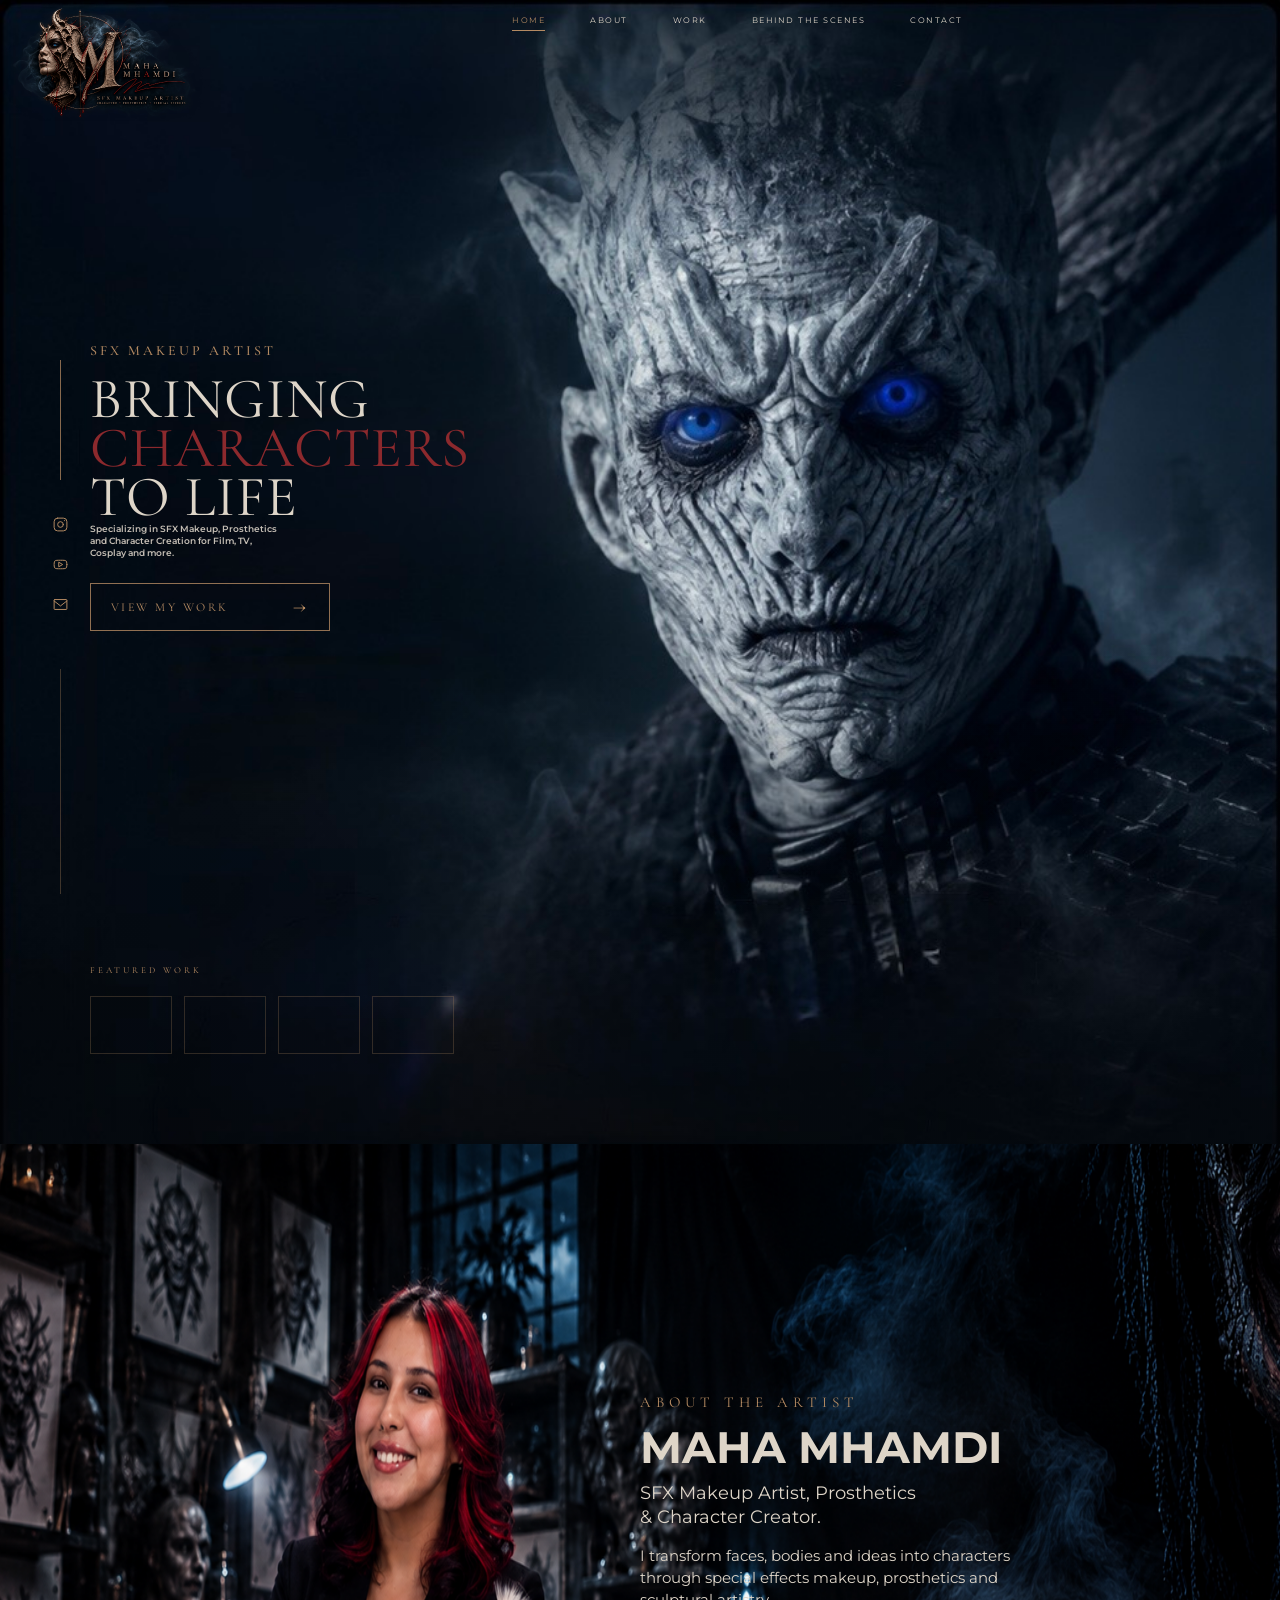
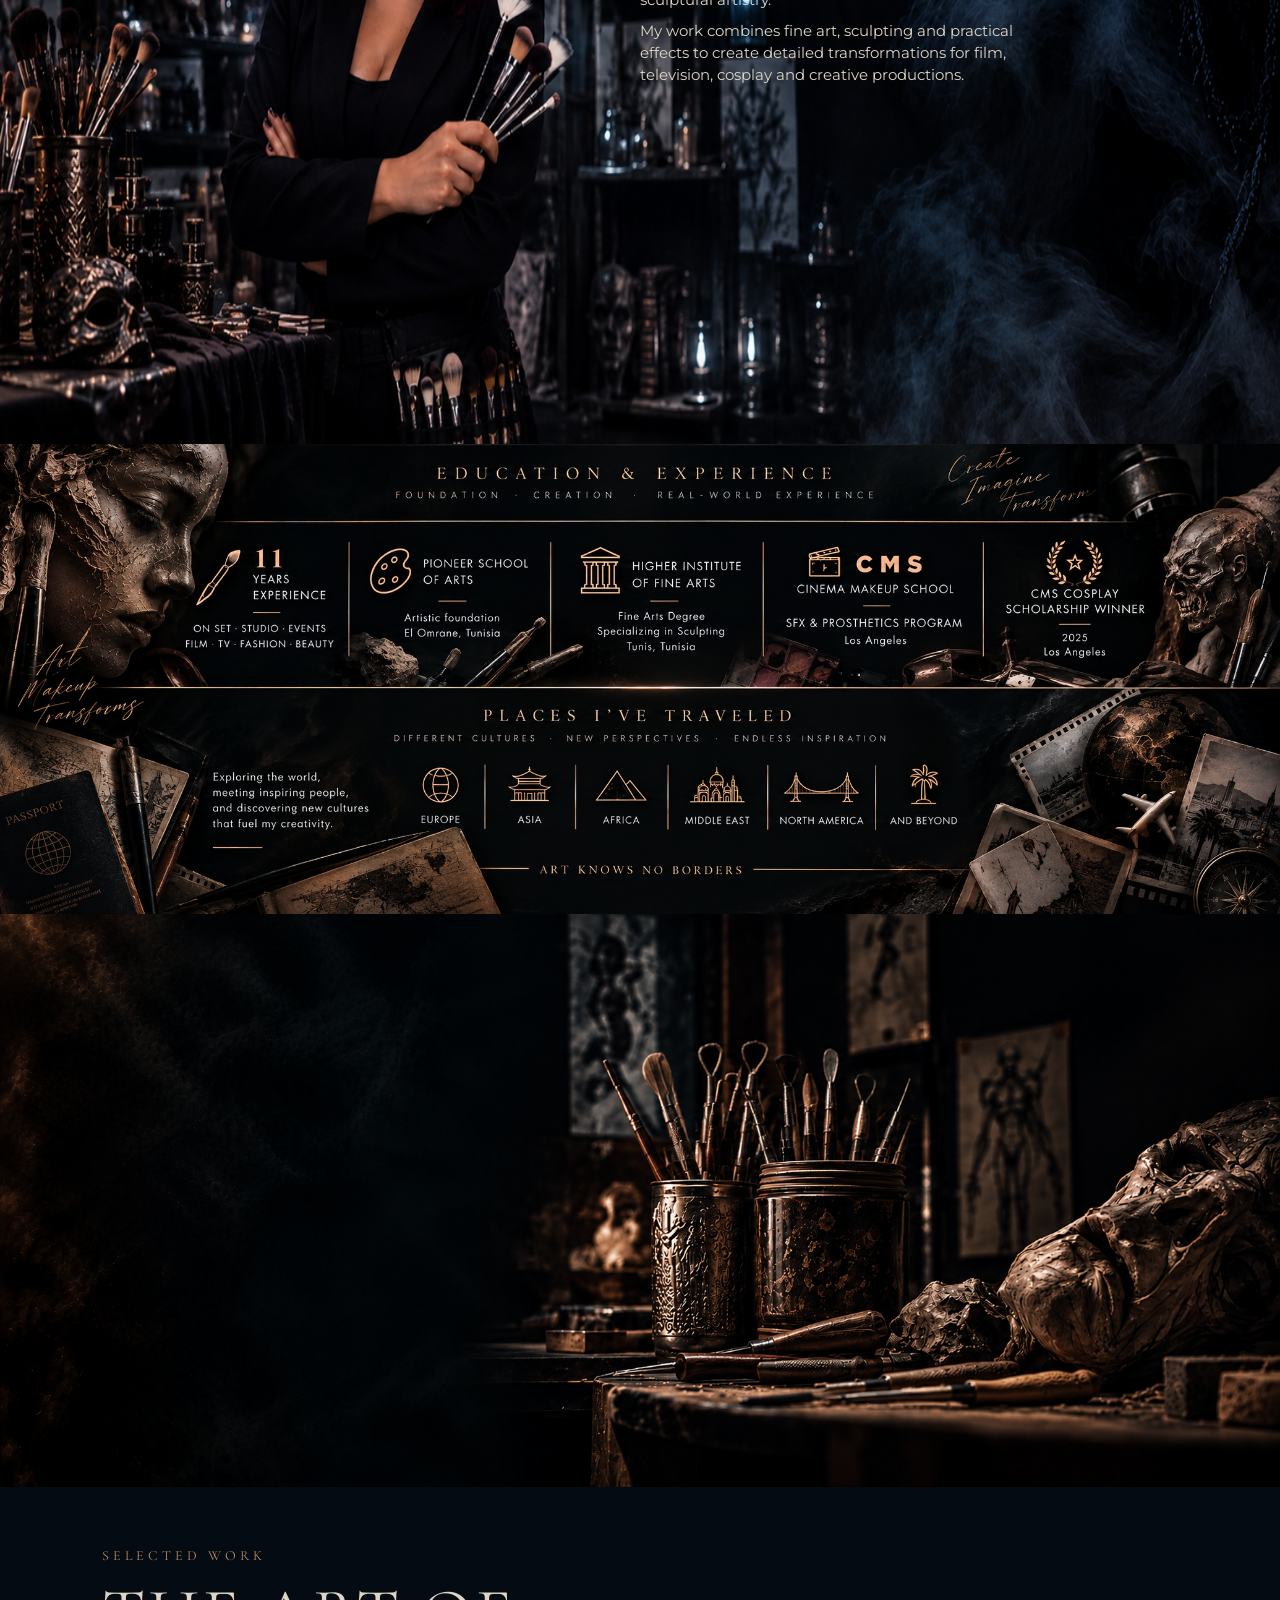
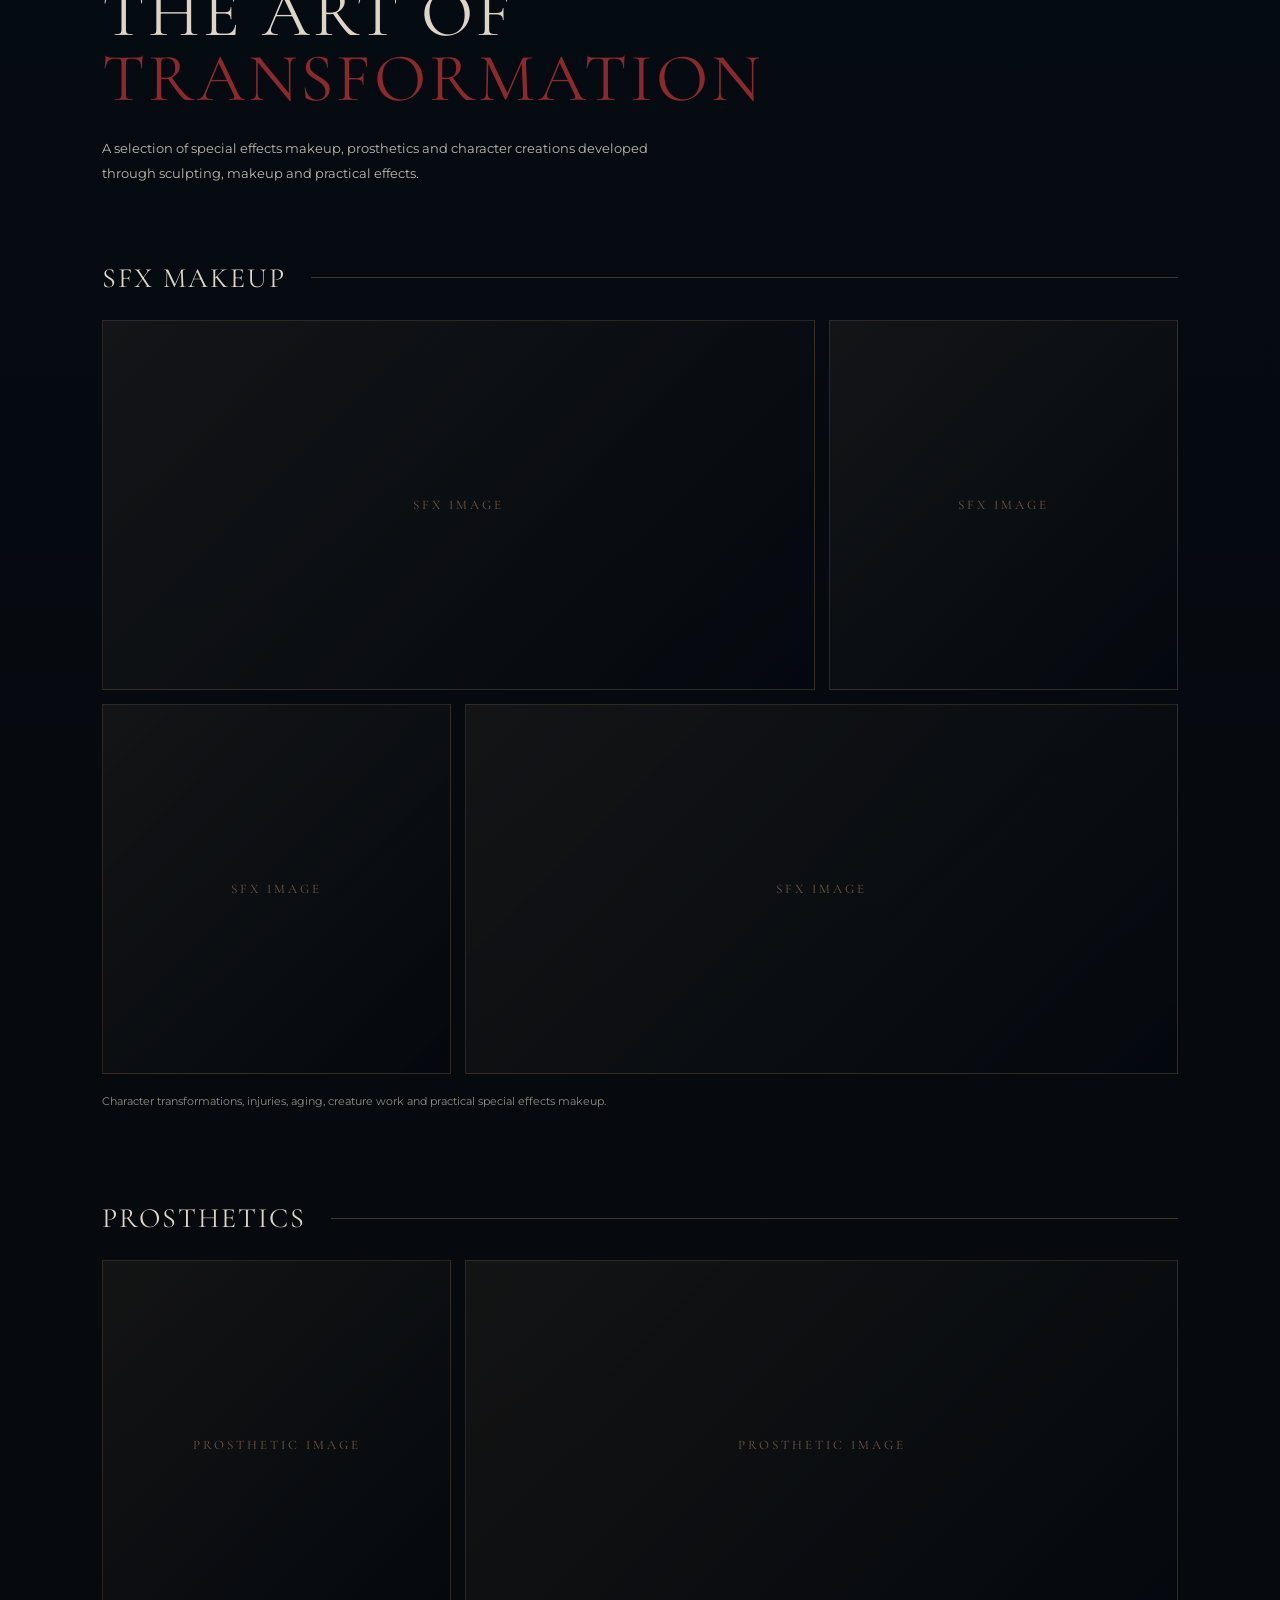
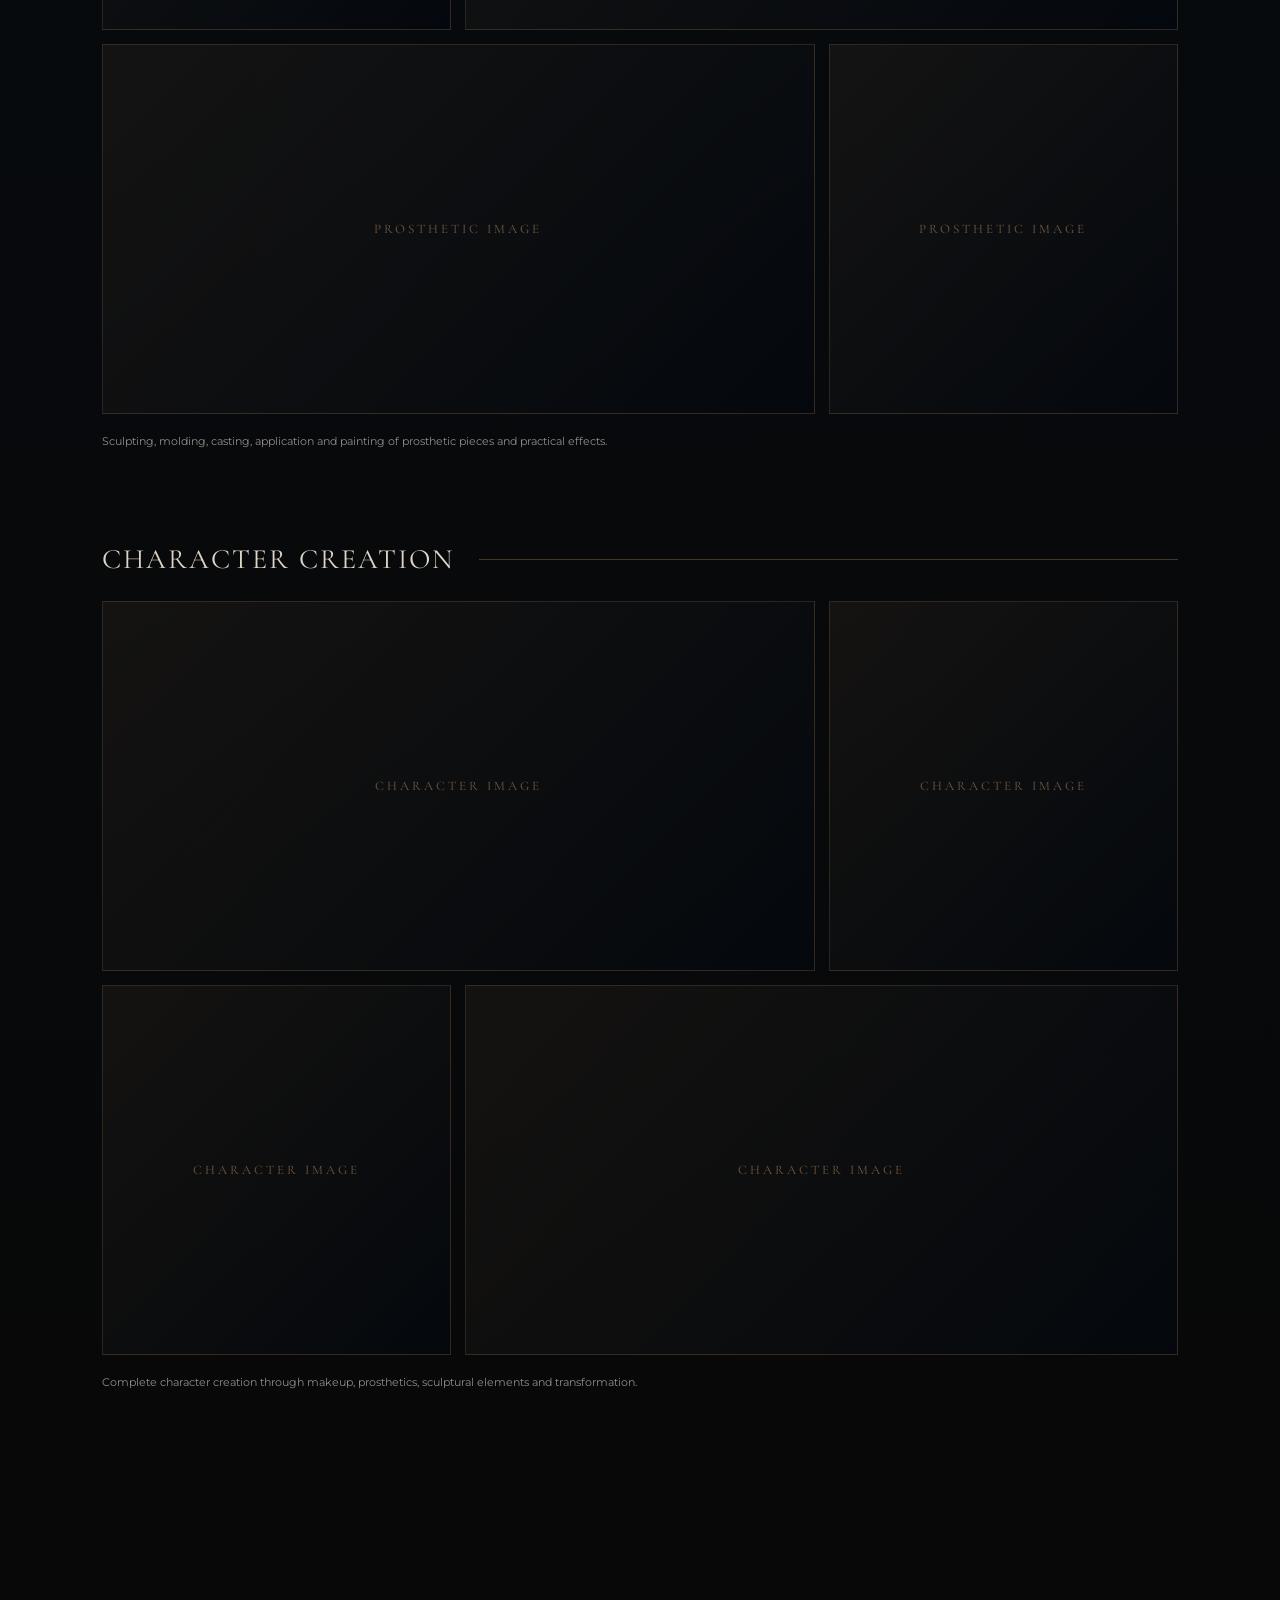
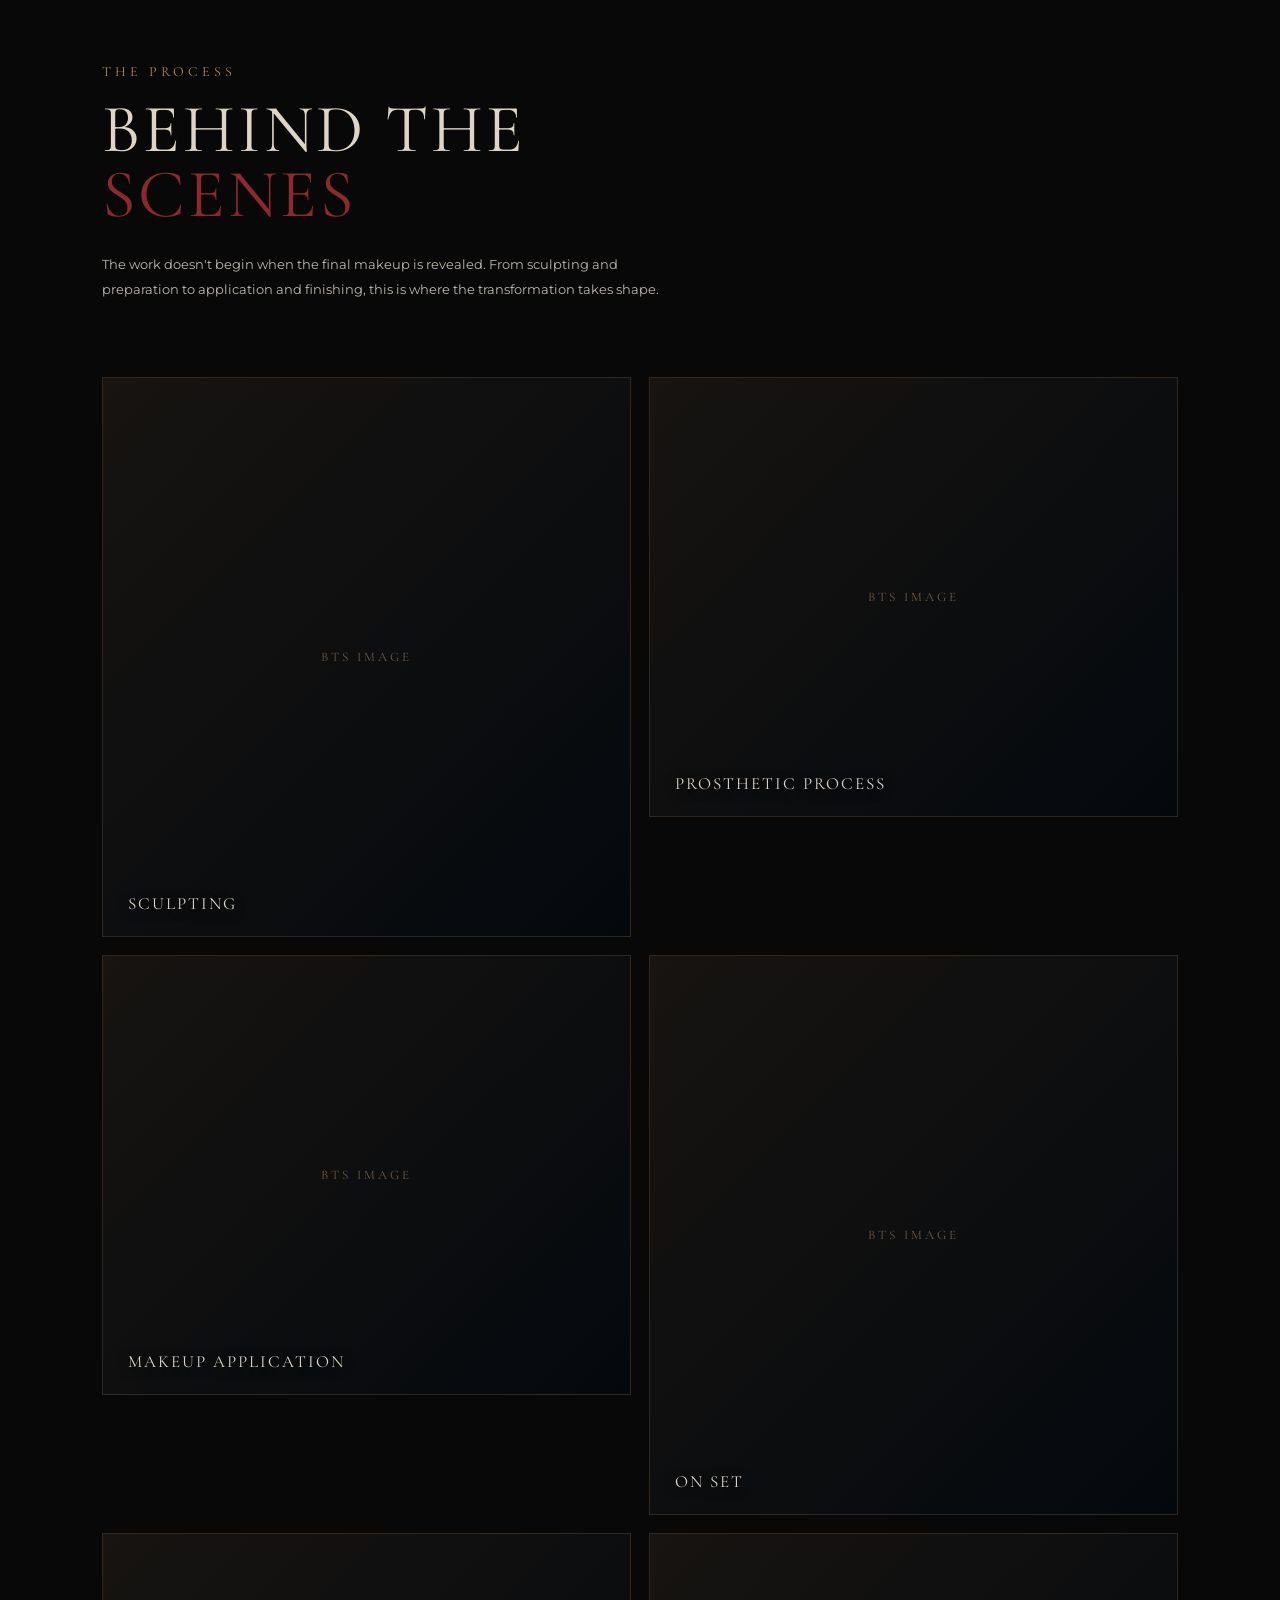
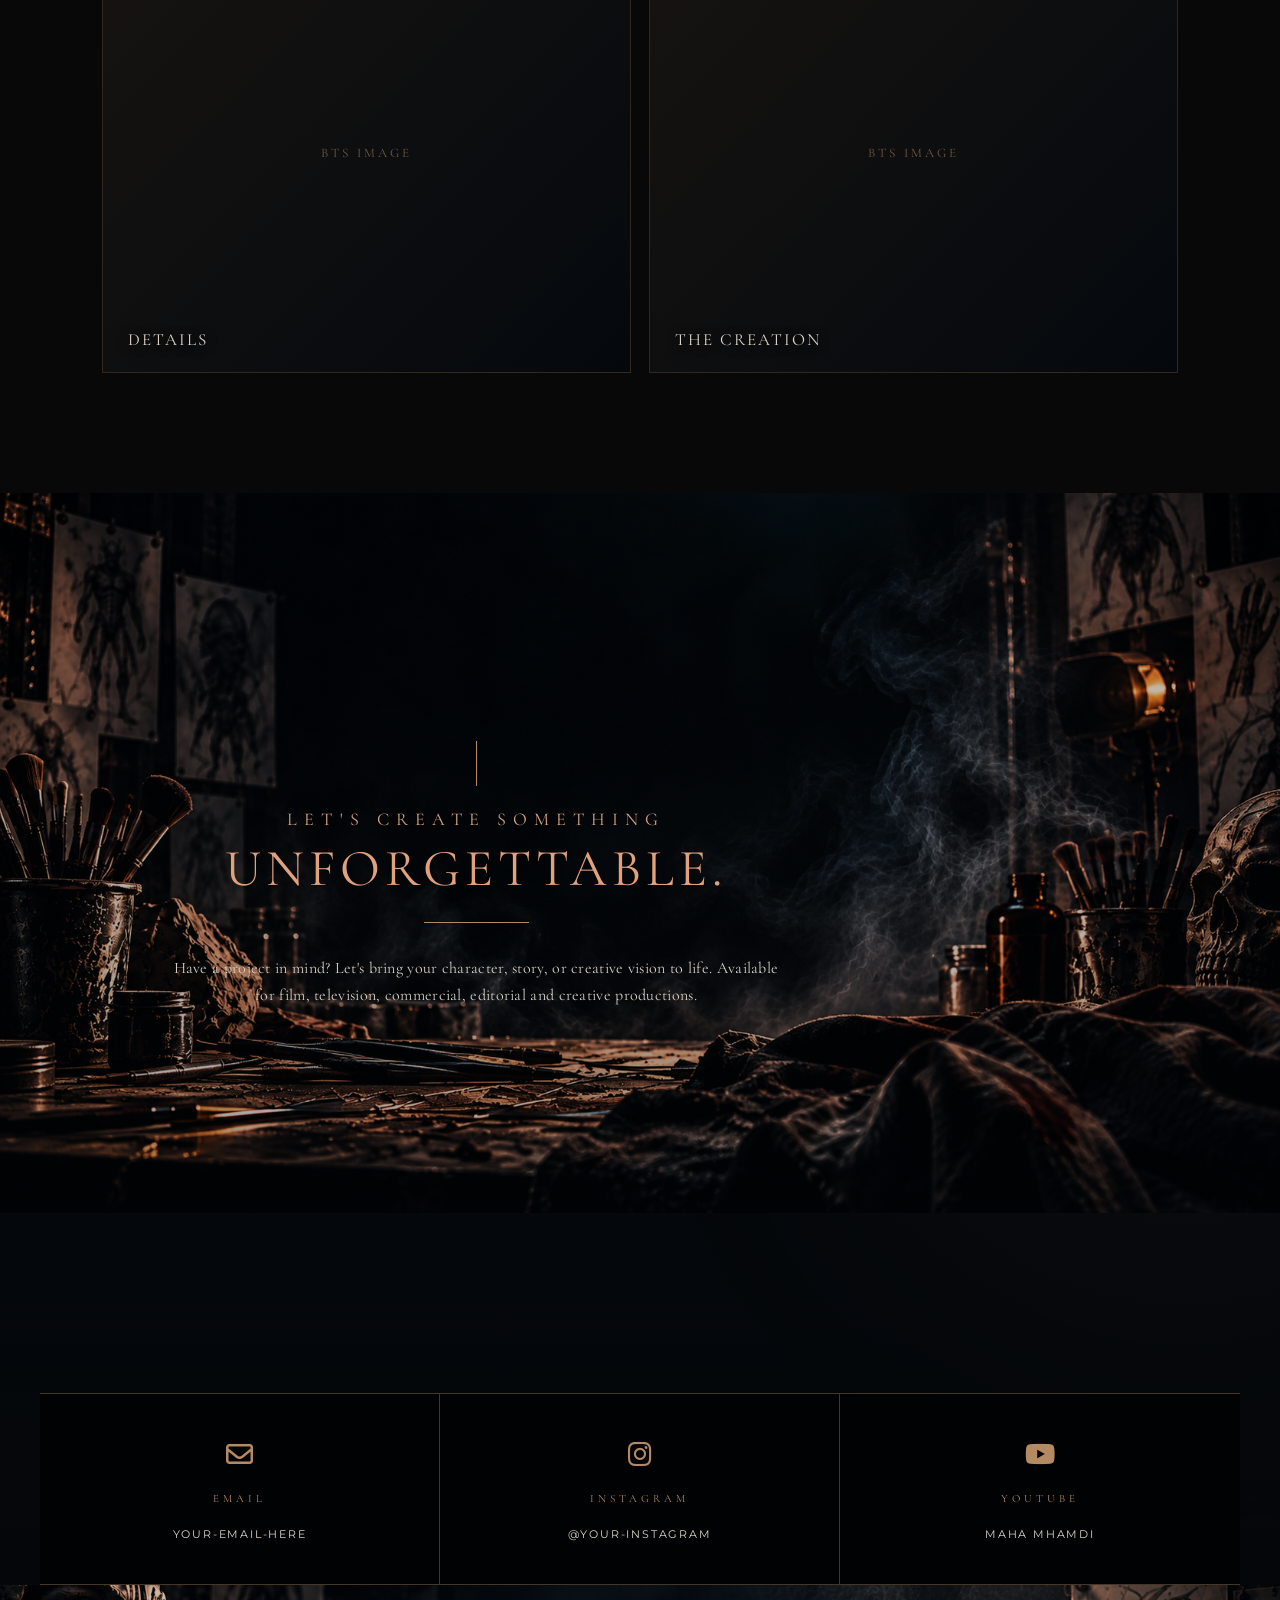
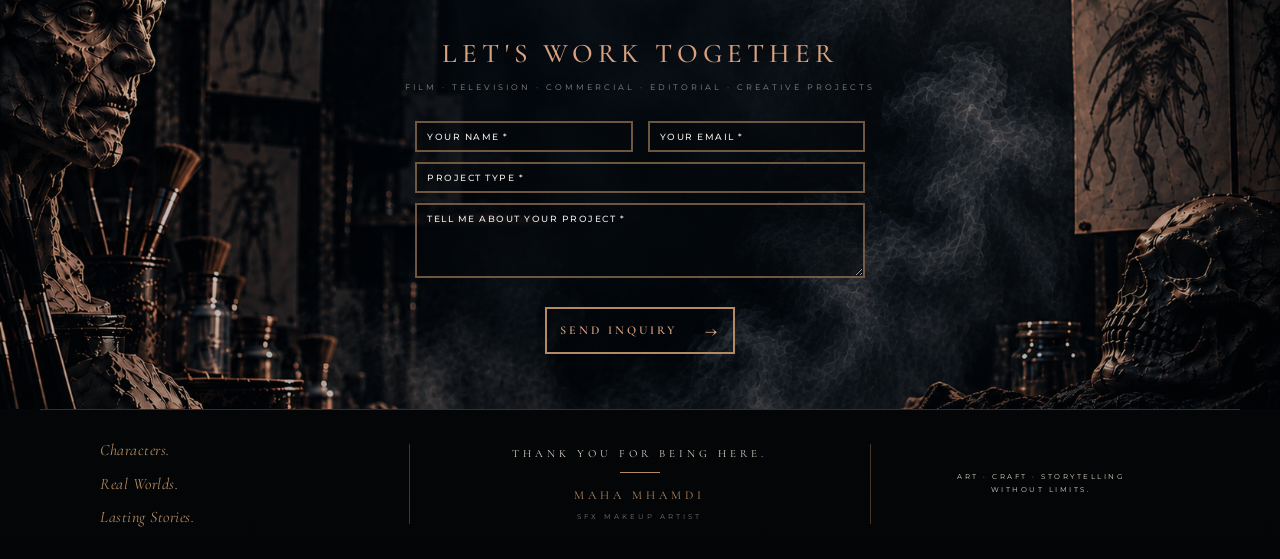
==== index.html @ be299368 "Update index.html" ====
<!DOCTYPE html>
<html lang="en">
<head>
<meta charset="UTF-8">
<meta name="viewport" content="width=device-width, initial-scale=1.0">

<title>Maha Mhamdi | SFX Makeup Artist</title>

<link rel="preconnect" href="https://fonts.googleapis.com">
<link rel="preconnect" href="https://fonts.gstatic.com" crossorigin>
<link href="https://fonts.googleapis.com/css2?family=Cormorant+Garamond:wght@400;500;600&family=Montserrat:wght@300;400;500&display=swap" rel="stylesheet">

<style>
/* =========================
   GENERAL
   ========================= */

* {
  margin: 0;
  padding: 0;
  box-sizing: border-box;
}
html {
  scroll-behavior: smooth;
}

body {
  width: 100%;
  background: #050b12;
  color: #ded5c8;
  font-family: "Montserrat", sans-serif;
  overflow-x: hidden;
}

section {
  scroll-margin-top: 0;
  scroll-padding-top: 0;
}


/* =========================
   NAVIGATION
   ========================= */

nav {
  position: fixed;
  top: 15px;
  left: 40%;
  transform: translateX(0);
  z-index: 100;
}
.nav-links {
  display: flex;
  align-items: center;
  gap: 45px;

  margin-left: 0;
  padding-left: 0;
}

.nav-links a {
  text-decoration: none;
  color: #ded5c8;

  font-size:  8px;
  letter-spacing: 1.5px;

  white-space: nowrap;

  border: none;
  background: none;

  transition: color 0.3s ease;
}

.nav-links a:hover {
  color: #b48a62;
}

.nav-links a.active {
  color: #b48a62;
}

.nav-links a {
  position: relative;
}

.nav-links a::after {
  content: "";

  position: absolute;

  left: 0;
  right: 0;
  bottom: -6px;

  height: 1px;

  background: #b48a62;

  transform: scaleX(0);

  transition: transform 0.3s ease;
}

.nav-links a:hover::after,
.nav-links a.active::after {
  transform: scaleX(1);
}

/* =========================
   LOGO
   ========================= */

.logo {
  position: absolute;

  top: 3px;
  left: 4px;

  width: 210px;
  height: auto;



  z-index: 101;
}
.home-logo {
  display: block;
}

/* =========================
   HOME
   ========================= */
.home-showcase {
  position: relative;
  background-color: #050b12;

  background-image:
    linear-gradient(
      to bottom,
      rgba(5, 11, 18, 0) 55%,
      rgba(5, 11, 18, 0.25) 100%
    ),
    url("herofn.jpg");

  background-size: 100% 100%;
  background-position: center top;
  background-repeat: no-repeat;
}

.hero {
  position: relative;
  height: 100vh;
  min-height: 0;
  overflow: hidden;

  background: transparent;
}

/* =========================
   LEFT DECORATION
   ========================= */

.side-decoration {
  position: absolute;

  left: 4%;

  top: 40%;

  display: flex;
  flex-direction: column;
  align-items: center;

  z-index: 10;
}

.top-line {
  width: 1px;
  height: 120px;

  background: #b48a62;
  opacity: .75;
}

.social-icons {
  display: flex;
  flex-direction: column;

  align-items: center;

  gap: 21px;

  margin-top: 35px;
  margin-bottom: 55px;
}

.social-icons a {
  width: 19px;
  height: 19px;

  color: #b48a62;

  display: flex;
  align-items: center;
  justify-content: center;

  text-decoration: none;
}

.social-icons svg {
  width: 17px;
  height: 17px;

  fill: none;

  stroke: currentColor;
  stroke-width: 1.4;

  stroke-linecap: round;
  stroke-linejoin: round;
}
.bottom-line {
  width: 1px;
  height: 225px;
  background: #b48a62;
  opacity: .62;
  transform: scaleX(.55);
  transform-origin: top;
  margin-top: 0;
}

/* =========================
   HOME TEXT
   ========================= */

.hero-content {
  position: absolute;

  left: 7%;
  top: 38%;

  z-index: 10;

  width: 430px;
}

.eyebrow {
  margin-bottom: 15px;

  color: #b48a62;

  font-family: "Cormorant Garamond", Georgia, serif;

  font-size: 14px;
  font-weight: 500;

  letter-spacing: 3px;

  text-transform: uppercase;
}

.hero h1 {
  font-family: "Cormorant Garamond", Georgia, serif;

  font-size: 57px;
  font-weight: 400;

  line-height: .86;

  letter-spacing: 1px;

  text-transform: uppercase;
}

.cream {
  color: #ded5c8;
}

.red {
  color: #8c292d;
}

.intro {
  width: 220px;
  margin-top: 2px;
  color: #c5beb5;
  font-size: 9px;
  font-weight: 600;
  line-height: 1.35;
}

.button {
  width: 240px;
 position: relative;
z-index: 20;
  height: 48px;
  margin-top: 24px;
  padding: 0 20px;

  display: flex;
  align-items: center;
  justify-content: space-between;

  border: 1px solid rgba(180,138,98,.8);
  color: #b48a62;
  background: rgba(5,11,18,.45);

  text-decoration: none;
  font-family: "Cormorant Garamond", Georgia, serif;
  font-size: 12px;
  letter-spacing: 2.5px;
  text-transform: uppercase;

  transition: background .3s ease, color .3s ease,
              border-color .3s ease;
}

.button:hover {
  background: #b48a62;
  color: #050b12;
  border-color: #b48a62;
}

.button-arrow {
  font-size: 20px;
  transition: transform .3s ease;
}

.button:hover .button-arrow {
  transform: translateX(5px);
}
/* =========================
   FEATURED WORK PREVIEW
   ========================= */
.featured-preview {
  position: relative;
  left: auto;
  bottom: auto;
  z-index: 1;
  width: 100%;
  padding: 65px 7% 90px;
  background: transparent;
}

.featured-preview-title {
  color: #b48a62;

  font-family: "Cormorant Garamond", Georgia, serif;

  font-size: 9px;
  letter-spacing: 3px;

  margin-bottom: 20px;

  text-transform: uppercase;
}

.featured-preview-row {
  display: flex;
  align-items: center;

  gap: 12px;
}
.featured-empty {
  width: 82px;
  height: 58px;

  border: 1px solid rgba(180,138,98,.25);

  background: transparent;
}
.featured-preview img {
  width: 82px;
  height: 58px;

  object-fit: cover;

  display: block;

  border: 1px solid rgba(180,138,98,.25);
}

.featured-preview-arrow {
  color: #b48a62;

  font-family: "Cormorant Garamond", Georgia, serif;

  font-size: 28px;

  margin-left: 5px;
}
/* =========================
   ABOUT
   ========================= */
.about {
   margin-top: 0;
  height: 100vh;
  min-height: 0;
    max-height: 100vh;
  position: relative;
 
  display: flex;
  align-items: center;

padding: 0 7%;

  background-color: #050b12;
  background-image: url("aboutnew.png");

background-size: 130% 110%;
background-position: -270px center;
  background-repeat: no-repeat;

  overflow: hidden;
}

/* ABOUT PHOTO */

.about-photo {
  width: 38%;
  max-width: 430px;
}

.about-photo img {
  width: 100%;
  height: 560px;
  object-fit: cover;
  display: block;
}
/* ABOUT TEXT */
.about-content {
  width: 38%;
  max-width: 460px;

  margin-left: 50%;

  position: relative;
  z-index: 2;
   transform: translateY(-50px);
}



.about-label {
  color: #b48a62;

  font-family: "Cormorant Garamond", Georgia, serif;

  font-size: 16px;

  letter-spacing: 5px;

  text-transform: uppercase;

  margin-bottom: 15px;
}

.about-content h2 {
  font-size: 44px;
  line-height: 1.05;
  margin-bottom: 12px;
}




.about-content .artist-title {
  font-size: 18px;
  line-height: 1.3;
  margin-bottom: 16px;
}

.about-content p {
  font-size: 15px;
  line-height: 1.45;
  margin-bottom: 10px;
}
/* =========================
   EDUCATION & TRAVEL
   ========================= */

.education-travel {
  width: 100%;
  margin: 0;
  padding: 0;
  background: #050b12;
  overflow: hidden;
}

.education-travel img {
  display: block;
  width: 100%;
  height: auto;
  margin: 0;
  padding: 0;
}
   /* =========================
   MY JOURNEY
   ========================= */

.journey {
  width: 100%;
  margin: 0;
  padding: 0;
  background: #050b12;
  overflow: hidden;
}

.journey img {
  display: block;
  width: 100%;
  height: auto;
  margin: 0;
  padding: 0;
}
/* =========================
   WORK
   ========================= */

.work {
  min-height: 100vh;

  padding: 60px 8% 120px;

  background:
    linear-gradient(
      180deg,
      #050b12 0%,
      #080808 100%
    );
}

.work-header {
  max-width: 1100px;

  margin: 0 auto 75px;
}

.section-label {
  color: #b48a62;

  font-family: "Cormorant Garamond", Georgia, serif;

  font-size: 14px;

  letter-spacing: 4px;

  text-transform: uppercase;

  margin-bottom: 18px;
}

.work-header h2 {
  font-family: "Cormorant Garamond", Georgia, serif;

  font-size: 68px;

  font-weight: 400;

  line-height: .95;

  letter-spacing: 3px;

  text-transform: uppercase;
}

.work-header h2 span {
  color: #8c292d;
}

.work-intro {
  max-width: 580px;

  margin-top: 25px;

  color: #bdb7ae;

  font-size: 13px;

  line-height: 1.9;
}


/* WORK CATEGORIES */

.work-category {
  max-width: 1100px;

  margin: 0 auto 90px;
}

.category-heading {
  display: flex;

  align-items: center;

  gap: 25px;

  margin-bottom: 25px;
}

.category-heading h3 {
  color: #ded5c8;

  font-family: "Cormorant Garamond", Georgia, serif;

  font-size: 28px;

  font-weight: 400;

  letter-spacing: 2px;

  text-transform: uppercase;
}

.category-line {
  flex: 1;

  height: 1px;

  background: rgba(180,138,98,.35);
}


/* WORK GRID */

.work-grid {
  display: grid;

  grid-template-columns: repeat(3, 1fr);

  gap: 14px;
}

.work-image {
  position: relative;

  height: 370px;

  overflow: hidden;

  border: 1px solid rgba(180,138,98,.22);

  background:
    linear-gradient(
      135deg,
      rgba(180,138,98,.08),
      rgba(3,8,14,.8)
    );
}

.work-image.large {
  grid-column: span 2;
}

.work-image img {
  width: 100%;
  height: 100%;

  object-fit: cover;

  display: block;

  transition: transform .6s ease;
}

.work-image:hover img {
  transform: scale(1.04);
}

.image-placeholder {
  width: 100%;
  height: 100%;

  display: flex;

  align-items: center;
  justify-content: center;

  color: rgba(180,138,98,.60);

  font-family: "Cormorant Garamond", Georgia, serif;

  font-size: 13px;

  letter-spacing: 3px;

  text-transform: uppercase;
}

.category-description {
  max-width: 600px;

  margin-top: 18px;

  color: #918d87;

  font-size: 11px;

  line-height: 1.8;
}


/* =========================
   BEHIND THE SCENES
   ========================= */

.behind {
  min-height: 100vh;

  padding: 60px 8% 120px;

  background: #080808;
}

.behind-header {
  max-width: 1100px;

  margin: 0 auto 75px;
}

.behind-header h2 {
  font-family: "Cormorant Garamond", Georgia, serif;

  font-size: 68px;

  font-weight: 400;

  line-height: .95;

  letter-spacing: 3px;

  text-transform: uppercase;
}

.behind-header h2 span {
  color: #8c292d;
}

.behind-intro {
  max-width: 580px;

  margin-top: 25px;

  color: #bdb7ae;

  font-size: 13px;

  line-height: 1.9;
}


/* BTS GRID */

.behind-grid {
  max-width: 1100px;

  margin: 0 auto;

  display: grid;

  grid-template-columns: repeat(2, 1fr);

  gap: 18px;
}

.behind-item {
  position: relative;

  height: 440px;

  overflow: hidden;

  border: 1px solid rgba(180,138,98,.22);

  background: #0b0b0b;
}

.behind-item.tall {
  height: 560px;
}

.behind-item img {
  width: 100%;
  height: 100%;

  object-fit: cover;

  display: block;

  transition: transform .6s ease;
}

.behind-item:hover img {
  transform: scale(1.03);
}

.behind-placeholder {
  width: 100%;
  height: 100%;

  display: flex;

  align-items: center;
  justify-content: center;

  background:
    linear-gradient(
      135deg,
      rgba(180,138,98,.07),
      rgba(3,8,14,.85)
    );

  color: rgba(180,138,98,.60);

  font-family: "Cormorant Garamond", Georgia, serif;

  font-size: 13px;

  letter-spacing: 3px;

  text-transform: uppercase;
}

.behind-caption {
  position: absolute;

  left: 25px;
  bottom: 22px;

  color: #ded5c8;

  font-family: "Cormorant Garamond", Georgia, serif;

  font-size: 17px;

  letter-spacing: 2px;

  text-transform: uppercase;

  text-shadow: 0 2px 12px #000;
}


/* =========================
   CONTACT
   ========================= */

.contact {
  position: relative;
  min-height: 180vh;
  overflow: hidden;
padding: 0;
  
background:
  linear-gradient(
    180deg,
    #050b12 0%,
    #05080c 45%,
    #030507 100%
  );
}

.contact::before {
  content: "";

  position: absolute;

  width: 750px;
  height: 750px;

  right: -280px;
  top: 100px;

  background: rgba(180,138,98,.045);

  filter: blur(120px);

  border-radius: 50%;

  pointer-events: none;
}

.contact-content {
  position: relative;

  width: 100%;
  max-width: 1200px;

  min-height: 100%;

  margin: 0 auto;

  z-index: 2;
transform: none;
}
.contact-hero-inner {
  transform: translate(70px, -45px);
}

/* =========================
   HERO
   ========================= */

.contact-hero {
  position: relative;

  width: 100vw;
  min-height: 100vh;

  margin-left: calc(50% - 50vw);

  display: flex;
  align-items: center;

  padding: 100px 8%;

  background-image:
    linear-gradient(
      rgba(3, 6, 9, 0.20),
      rgba(3, 6, 9, 0.40)
    ),
    url("contact1.png");

background-size: 100% auto;
  background-position: center top;
  background-repeat: no-repeat;
}


/* small gold heading */

.contact-label {
  color: #d9a27f;
  font-family: "Cormorant Garamond", Georgia, serif;
  font-size: 18px;
  font-weight: 400;
  letter-spacing: 7px;
  text-transform: uppercase;
  text-align: center;
  margin-bottom: 12px;
}

.contact-label::before {
  content: "";
  display: block;
  width: 1px;
  height: 45px;
  background: #b48a62;
  margin: 0 auto 22px;
}
/* huge title */

.contact-content h2 {
  color: #e2a17d;

  font-family: "Cormorant Garamond", Georgia, serif;

  font-size: 52px;
  font-weight: 400;

  letter-spacing: 5px;
  line-height: 1.05;

  text-align: center;

  margin: 0 0 25px;
}


/* gold line */
.contact-divider {
  width: 105px;
  height: 1px;

  background: #b48a62;

  margin: 0 auto 32px;
}

/* intro */

.contact-text {
  max-width: 620px;

  margin: 0 auto 45px;

  color: #d6cfc5;

  font-family: "Cormorant Garamond", Georgia, serif;

  font-size: 16px;
  font-weight: 400;

  line-height: 1.7;

  letter-spacing: 0.3px;

  text-align: center;
}

/* =========================
   CONTACT DETAILS
   ========================= */

.contact-links {
  width: 100%;

  display: grid;

  grid-template-columns: repeat(3, 1fr);

  background: rgba(2, 5, 8, 0.94);

  border-top: 1px solid rgba(180,138,98,.38);

  border-bottom: 1px solid rgba(180,138,98,.38);

  margin-bottom: 0;
}
.contact-link {
  min-height: 150px;

  padding: 42px 45px;

  background: rgba(0, 2, 4, 0.85);

  border-right: 1px solid rgba(180,138,98,.38);

  text-align: center;
}
   .contact-icon {
  color: #b48a62;
  font-size: 27px;
  height: 38px;

  display: flex;
  align-items: center;
  justify-content: center;

  margin-bottom: 18px;

  transition: color .3s ease;
}

.contact-link:hover .contact-icon {
  color: #d9a27f;
}
.contact-icon {
  color: #b48a62;

  height: 38px;

  display: flex;
  align-items: center;
  justify-content: center;

  font-family: Georgia, serif;

  font-size: 27px;

  line-height: 1;

  margin-bottom: 18px;
}

.email-icon {
  font-size: 25px;
}

.instagram-icon {
  font-size: 34px;
}

.youtube-icon {
  font-size: 23px;
}
.contact-link:last-child {
  border-right: none;
}

.contact-link-label {
  color: #b48a62;

  font-family: "Cormorant Garamond", Georgia, serif;

  font-size: 11px;

  letter-spacing: 4px;

  margin-bottom: 18px;
}

.contact-link a {
  color: #ded5c8;

  text-decoration: none;

  font-family: "Montserrat", sans-serif;

  font-size: 11px;

  letter-spacing: 1.8px;

  transition: color .3s ease;
}

.contact-link a:hover {
  color: #b48a62;
}

/* =========================
   WORK TOGETHER
   ========================= */

.contact-work {
  width: 100vw;
  margin-left: calc(50% - 50vw);

  padding: 55px 8% 55px;

  background:
    linear-gradient(
      180deg,
      rgba(3,8,14,.20),
      rgba(3,8,14,.30)
    ),
    url("contact2.png");

  background-size: cover;
  background-position: center center;
  background-repeat: no-repeat;

  text-align: center;
}


/* HEADING */

.contact-work-heading {
  display: block;

  text-align: center;

  margin-bottom: 14px;
}

.contact-work-heading h3 {
  margin: 0;

  color: #d9a27f;

  font-family: "Cormorant Garamond", Georgia, serif;

  font-size: 27px;

  font-weight: 500;

  letter-spacing: 5px;

  line-height: 1;

  text-transform: uppercase;
}

.contact-work-line {
  display: none;
}


/* PROJECT TYPES */

.project-types {
  color: #8d8983;

  font-family: "Montserrat", sans-serif;

  font-size: 8px;

  letter-spacing: 3px;

  line-height: 1.5;

  margin: 0 auto 28px;

  text-align: center;

  text-transform: uppercase;
}


/* FORM */

.contact-form {
  width: 100%;

  max-width: 450px;

  margin: 0 auto;

  text-align: left;
}


/* TOP TWO FIELDS */

.contact-form-row {
  display: grid;

  grid-template-columns: 1fr 1fr;

  gap: 15px;
}


/* ALL BOXES */

.contact-form input,
.contact-form select,
.contact-form textarea {
  width: 100%;

  box-sizing: border-box;

  background: rgba(5, 8, 12, 0.55);

  border: 2px solid rgba(180,138,98,.60);

  border-radius: 0;

  outline: none;

  padding: 8px 10px;

  margin-bottom: 10px;

  color: #f0ebe4;

  font-family: "Montserrat", sans-serif;

  font-size: 9px;

  font-weight: 500;

  letter-spacing: 1.5px;

  text-transform: uppercase;
}


/* BOX TEXT */

.contact-form input::placeholder,
.contact-form textarea::placeholder {
  color: #f0ebe4;

  opacity: 1;

  font-weight: 500;
}


/* SELECT */

.contact-form select {
  color: #f0ebe4;

  appearance: none;

  cursor: pointer;

  font-weight: 500;
}


/* TEXTAREA */

.contact-form textarea {
  min-height: 75px;

  resize: vertical;
}


/* FOCUS */

.contact-form input:focus,
.contact-form select:focus,
.contact-form textarea:focus {
  border-color: #d9a27f;
}


/* SEND BUTTON */

.contact-form button {
  display: flex;

  align-items: center;

  justify-content: center;

  gap: 28px;

  width: 190px;

  padding: 12px 16px;

  margin: 15px auto 0;

  background: transparent;

  border: 2px solid #b48a62;

  color: #d9a27f;

  font-family: "Cormorant Garamond", Georgia, serif;

  font-size: 12px;

  font-weight: 600;

  letter-spacing: 3px;

  white-space: nowrap;

  cursor: pointer;

  transition: .3s ease;
}


/* ARROW */

.contact-form button span {
  font-size: 19px;

  font-weight: 600;

  line-height: 1;
}


/* BUTTON HOVER */

.contact-form button:hover {
  background: #b48a62;

  color: #05080c;
}


/* =========================
   FOOTER
   ========================= */

.contact-footer {
  width: 100%;
  min-height: 150px;

  padding: 30px 5%;

  border-top: 1px solid rgba(180,138,98,.30);

  display: grid;

  grid-template-columns: 1fr 1.5fr 1fr;

  align-items: center;

  color: #77736e;

  font-family: "Montserrat", sans-serif;

  font-size: 8px;

  letter-spacing: 3px;

  line-height: 1.8;
}


/* LEFT */

.contact-footer-left {
  min-height: 80px;

  padding-right: 30px;

  display: flex;

  flex-direction: column;

  justify-content: center;

  color: #b48a62;

  font-family: "Cormorant Garamond", Georgia, serif;

  font-size: 16px;

  font-style: italic;

  letter-spacing: .5px;

  line-height: 1.05;
}


/* CENTER */

.contact-footer-center {
  min-height: 80px;

  padding: 0 35px;

  border-left: 1px solid rgba(180,138,98,.38);

  border-right: 1px solid rgba(180,138,98,.38);

  display: flex;

  flex-direction: column;

  align-items: center;

  justify-content: center;

  text-align: center;

  color: #ded5c8;

  font-family: "Cormorant Garamond", Georgia, serif;

  letter-spacing: 4px;
}


/* THANK YOU */

.footer-thank-you {
  color: #ded5c8;

  font-family: "Cormorant Garamond", Georgia, serif;

  font-size: 11px;

  letter-spacing: 4px;

  margin-bottom: 8px;
}


/* GOLD LINE */

.footer-line {
  width: 40px;

  height: 1px;

  background: #b48a62;

  margin-bottom: 12px;
}


/* NAME */

.contact-footer-center strong {
  color: #b48a62;

  font-family: "Cormorant Garamond", Georgia, serif;

  font-size: 12px;

  font-weight: 400;

  letter-spacing: 4px;
}


/* JOB TITLE */

.contact-footer-center small {
  display: block;

  color: #77736e;

  font-family: "Montserrat", sans-serif;

  font-size: 7px;

  letter-spacing: 3px;

  margin-top: 5px;
}


/* RIGHT */

.contact-footer-right {
  padding-left: 30px;

  color: #ded5c8;

  font-family: "Montserrat", sans-serif;

  font-size: 7px;

  letter-spacing: 2.5px;

  line-height: 1.8;

  text-align: center;
}

/* =========================
   MOBILE
   ========================= */

@media (max-width: 900px) {

  nav {
    right: 5%;
  }

  .nav-links {
    gap: 22px;
  }

  .nav-links a {
    font-size: 11px;
  }

  .logo {
    width: 210px;
  }

  .about {
    padding-left: 7%;
    padding-right: 7%;
    gap: 45px;
  }

  .about-photo {
    width: 45%;
  }

  .about-content {
    width: 50%;
  }

  .about-content h2 {
    font-size: 45px;
  }

  .work,
  .behind {
    padding-left: 7%;
    padding-right: 7%;
  }

  .work-header h2,
  .behind-header h2 {
    font-size: 55px;
  }

  .work-grid {
    grid-template-columns: repeat(2, 1fr);
  }

  .work-image.large {
    grid-column: span 2;
  }
}


@media (max-width: 700px) {

  /* MOBILE LOGO */

  .logo {
    top: 25px;
    left: 25px;

    width: 175px;
  }


  /* MOBILE NAV */

  nav {
    top: 28px;
    right: 25px;
  }

  .nav-links {
    display: none;
  }

  nav::after {
    content: "☰";

    color: #b48a62;

    font-size: 24px;
  }


  /* HOME */

  .hero {
    min-height: 100svh;

    background-position: 62% center;
  }

  .side-decoration {
    display: none;
  }

  .hero-content {
    left: 25px;
    top: auto;
    bottom: 24%;

    width: calc(100% - 50px);
  }

  .eyebrow {
    font-size: 10px;
    letter-spacing: 2.5px;
  }

  .hero h1 {
    font-size: 44px;
  }

  .intro {
    width: 90%;

    font-size: 10px;
  }


  /* ABOUT */

  .about {
    min-height: auto;

    padding: 110px 25px;

    display: flex;

    flex-direction: column;

    align-items: flex-start;

    gap: 40px;
  }

  .about-photo {
    width: 100%;

    max-width: none;
  }

  .about-photo img {
    height: 500px;
  }

  .about-content {
    width: 100%;

    max-width: none;
  }

  .about-content h2 {
    font-size: 46px;
  }


  /* WORK */

  .work {
    padding: 110px 25px 90px;
  }

  .work-header {
    margin-bottom: 60px;
  }

  .work-header h2 {
    font-size: 46px;
  }

  .work-intro {
    font-size: 11px;
  }

  .work-grid {
    grid-template-columns: 1fr;

    gap: 10px;
  }

  .work-image,
  .work-image.large {
    grid-column: span 1;

    height: 360px;
  }

  .category-heading h3 {
    font-size: 21px;
  }


  /* BEHIND */

  .behind {
    padding: 110px 25px 90px;
  }

  .behind-header {
    margin-bottom: 60px;
  }

  .behind-header h2 {
    font-size: 46px;
  }

  .behind-intro {
    font-size: 11px;
  }

  .behind-grid {
    grid-template-columns: 1fr;

    gap: 10px;
  }

  .behind-item,
  .behind-item.tall {
    height: 420px;
  }


  /* CONTACT */

  .contact {
    min-height: 100svh;

    padding: 110px 25px;
  }

  .contact-content h2 {
    font-size: 45px;
  }

  .contact-text {
    font-size: 11px;
  }

}

</style>
   <link rel="stylesheet" href="https://cdnjs.cloudflare.com/ajax/libs/font-awesome/6.5.2/css/all.min.css">
</head>


<body>




<!-- =========================
     NAVIGATION
     ========================= -->

<nav>

  <div class="nav-links">

    <a href="#home" class="active">HOME</a>

    <a href="#about">ABOUT</a>

    <a href="#work">WORK</a>

    <a href="#behind">BEHIND THE SCENES</a>

    <a href="#contact">CONTACT</a>

  </div>

</nav>


<!-- =========================
     HOME
     ========================= -->
<div class="home-showcase">
<section class="hero" id="home">
  <img
    src="logo.png.png"
    alt="Maha Mhamdi"
    class="logo home-logo"
  >


  <!-- LEFT DECORATION -->

  <div class="side-decoration">

    <div class="top-line"></div>

    <div class="social-icons">

      <!-- Instagram -->

      <a href="#" aria-label="Instagram">

        <svg viewBox="0 0 24 24">

          <rect
            x="3"
            y="3"
            width="18"
            height="18"
            rx="5">
          </rect>

          <circle
            cx="12"
            cy="12"
            r="4">
          </circle>

          <circle
            cx="17.5"
            cy="6.5"
            r=".8"
            fill="currentColor"
            stroke="none">
          </circle>

        </svg>

      </a>


      <!-- YouTube -->

      <a href="#" aria-label="YouTube">

        <svg viewBox="0 0 24 24">

          <path
            d="M21 12s0-4-1-5-4-1-8-1-7 0-8 1-1 5-1 5 0 4 1 5 4 1 8 1 7 0 8-1 1-5 1-5z">
          </path>

          <path
            d="M10 9l5 3-5 3z">
          </path>

        </svg>

      </a>


      <!-- Email -->

      <a href="mailto:" aria-label="Email">

        <svg viewBox="0 0 24 24">

          <rect
            x="3"
            y="5"
            width="18"
            height="14"
            rx="1">
          </rect>

          <path
            d="M3 7l9 7 9-7">
          </path>

        </svg>

      </a>

    </div>

    <div class="bottom-line"></div>

  </div>


  <!-- HERO TEXT -->

  <div class="hero-content">

    <p class="eyebrow">
      SFX MAKEUP ARTIST
    </p>

    <h1>

      <span class="cream">BRINGING</span>

      <br>

      <span class="red">CHARACTERS</span>

      <br>

      <span class="cream">TO LIFE</span>

    </h1>

    <p class="intro">
      Specializing in SFX Makeup, Prosthetics<br>
      and Character Creation for Film, TV,<br>
      Cosplay and more.
    </p>

    <a href="#work" class="button">

      <span>VIEW MY WORK</span>

      <span class="button-arrow">→</span>

    </a>

  </div>

 </section>
<!-- =========================
     ABOUT
     ========================= -->
<div class="featured-preview">
  <p class="featured-preview-title">FEATURED WORK</p>

  <div class="featured-preview-row">

    <div class="featured-empty"></div>
    <div class="featured-empty"></div>
    <div class="featured-empty"></div>
    <div class="featured-empty"></div>

  </div>
</div>

</div>

<section class="about" id="about">


  <div class="about-content">

    <p class="about-label">
      ABOUT THE ARTIST
    </p>

    <h2>
      MAHA MHAMDI
    </h2>

    <p class="artist-title">
      SFX Makeup Artist, Prosthetics<br>
      & Character Creator.
    </p>

    <p>
      I transform faces, bodies and ideas into characters
      through special effects makeup, prosthetics and
      sculptural artistry.
    </p>

    <p>
      My work combines fine art, sculpting and practical
      effects to create detailed transformations for
      film, television, cosplay and creative productions.
    </p>

  </div>

</section>
<!-- =========================
     EDUCATION & TRAVEL
     ========================= -->

<section class="education-travel">

  <img 
    src="education-travel.png" 
    alt="Education, experience and places I have traveled"
  >

</section>
<!-- =========================
     MY JOURNEY
     ========================= -->

<section class="journey">

  <img 
    src="journey-bg.png" 
    alt="My Journey"
  >

</section>
<!-- =========================
     WORK
     ========================= -->

<section class="work" id="work">


  <header class="work-header">

    <p class="section-label">
      SELECTED WORK
    </p>

    <h2>
      THE ART OF<br>
      <span>TRANSFORMATION</span>
    </h2>

    <p class="work-intro">
      A selection of special effects makeup, prosthetics
      and character creations developed through
      sculpting, makeup and practical effects.
    </p>

  </header>


  <!-- SFX MAKEUP -->

  <section class="work-category">

    <div class="category-heading">

      <h3>
        SFX Makeup
      </h3>

      <div class="category-line"></div>

    </div>


    <div class="work-grid">

      <div class="work-image large">

        <div class="image-placeholder">
          SFX IMAGE
        </div>

      </div>

      <div class="work-image">

        <div class="image-placeholder">
          SFX IMAGE
        </div>

      </div>

      <div class="work-image">

        <div class="image-placeholder">
          SFX IMAGE
        </div>

      </div>

      <div class="work-image large">

        <div class="image-placeholder">
          SFX IMAGE
        </div>

      </div>

    </div>


    <p class="category-description">
      Character transformations, injuries, aging,
      creature work and practical special effects makeup.
    </p>

  </section>


  <!-- PROSTHETICS -->

  <section class="work-category">

    <div class="category-heading">

      <h3>
        Prosthetics
      </h3>

      <div class="category-line"></div>

    </div>


    <div class="work-grid">

      <div class="work-image">

        <div class="image-placeholder">
          PROSTHETIC IMAGE
        </div>

      </div>

      <div class="work-image large">

        <div class="image-placeholder">
          PROSTHETIC IMAGE
        </div>

      </div>

      <div class="work-image large">

        <div class="image-placeholder">
          PROSTHETIC IMAGE
        </div>

      </div>

      <div class="work-image">

        <div class="image-placeholder">
          PROSTHETIC IMAGE
        </div>

      </div>

    </div>


    <p class="category-description">
      Sculpting, molding, casting, application and
      painting of prosthetic pieces and practical effects.
    </p>

  </section>


  <!-- CHARACTER CREATION -->

  <section class="work-category">

    <div class="category-heading">

      <h3>
        Character Creation
      </h3>

      <div class="category-line"></div>

    </div>


    <div class="work-grid">

      <div class="work-image large">

        <div class="image-placeholder">
          CHARACTER IMAGE
        </div>

      </div>

      <div class="work-image">

        <div class="image-placeholder">
          CHARACTER IMAGE
        </div>

      </div>

      <div class="work-image">

        <div class="image-placeholder">
          CHARACTER IMAGE
        </div>

      </div>

      <div class="work-image large">

        <div class="image-placeholder">
          CHARACTER IMAGE
        </div>

      </div>

    </div>


    <p class="category-description">
      Complete character creation through makeup,
      prosthetics, sculptural elements and transformation.
    </p>

  </section>

</section>


<!-- =========================
     BEHIND THE SCENES
     ========================= -->

<section class="behind" id="behind">


  <header class="behind-header">

    <p class="section-label">
      THE PROCESS
    </p>

    <h2>
      BEHIND THE<br>
      <span>SCENES</span>
    </h2>

    <p class="behind-intro">
      The work doesn't begin when the final makeup is
      revealed. From sculpting and preparation to
      application and finishing, this is where the
      transformation takes shape.
    </p>

  </header>


  <div class="behind-grid">


    <!-- SCULPTING -->

    <div class="behind-item tall">

      <div class="behind-placeholder">
        BTS IMAGE
      </div>

      <div class="behind-caption">
        Sculpting
      </div>

    </div>


    <!-- PROSTHETIC PROCESS -->

    <div class="behind-item">

      <div class="behind-placeholder">
        BTS IMAGE
      </div>

      <div class="behind-caption">
        Prosthetic Process
      </div>

    </div>


    <!-- MAKEUP APPLICATION -->

    <div class="behind-item">

      <div class="behind-placeholder">
        BTS IMAGE
      </div>

      <div class="behind-caption">
        Makeup Application
      </div>

    </div>


    <!-- ON SET -->

    <div class="behind-item tall">

      <div class="behind-placeholder">
        BTS IMAGE
      </div>

      <div class="behind-caption">
        On Set
      </div>

    </div>


    <!-- DETAILS -->

    <div class="behind-item">

      <div class="behind-placeholder">
        BTS IMAGE
      </div>

      <div class="behind-caption">
        Details
      </div>

    </div>


    <!-- CREATION -->

    <div class="behind-item">

      <div class="behind-placeholder">
        BTS IMAGE
      </div>

      <div class="behind-caption">
        The Creation
      </div>

    </div>

  </div>

</section>


<!-- =========================
     CONTACT
     ========================= -->

<!-- =========================
     CONTACT
     ========================= -->

<section class="contact" id="contact">

  <div class="contact-content">

    <!-- HERO -->

    <div class="contact-hero">

      <div class="contact-hero-inner">

        <p class="contact-label">
          LET'S CREATE SOMETHING
        </p>

        <h2>
          UNFORGETTABLE.
        </h2>

        <div class="contact-divider"></div>

        <p class="contact-text">
          Have a project in mind?
          Let's bring your character, story, or creative vision to life.
          Available for film, television, commercial, editorial and
          creative productions.
        </p>

      </div>

    </div>
<!-- CONTACT DETAILS -->

<div class="contact-links">

  <div class="contact-link">

    <div class="contact-icon">
      <i class="fa-regular fa-envelope"></i>
    </div>

    <div class="contact-link-label">
      EMAIL
    </div>

    <a href="mailto:YOUR-EMAIL-HERE">
      YOUR-EMAIL-HERE
    </a>

  </div>


  <div class="contact-link">

    <div class="contact-icon">
      <i class="fa-brands fa-instagram"></i>
    </div>

    <div class="contact-link-label">
      INSTAGRAM
    </div>

    <a href="#" target="_blank">
      @YOUR-INSTAGRAM
    </a>

  </div>


  <div class="contact-link">

    <div class="contact-icon">
      <i class="fa-brands fa-youtube"></i>
    </div>

    <div class="contact-link-label">
      YOUTUBE
    </div>

    <a href="#" target="_blank">
      MAHA MHAMDI
    </a>

  </div>

</div>

    <!-- LET'S WORK TOGETHER -->

    <div class="contact-work">

      <div class="contact-work-heading">

        <h3>
          LET'S WORK TOGETHER
        </h3>

        <div class="contact-work-line"></div>

      </div>


      <p class="project-types">
        FILM · TELEVISION · COMMERCIAL · EDITORIAL · CREATIVE PROJECTS
      </p>


      <form class="contact-form">

        <div class="contact-form-row">

          <input
            type="text"
            placeholder="YOUR NAME *"
            required
          >

          <input
            type="email"
            placeholder="YOUR EMAIL *"
            required
          >

        </div>


        <select required>

          <option value="">
            PROJECT TYPE *
          </option>

          <option>Film</option>
          <option>Television</option>
          <option>Commercial</option>
          <option>Editorial</option>
          <option>Creative Project</option>
          <option>Other</option>

        </select>


        <textarea
          placeholder="TELL ME ABOUT YOUR PROJECT *"
          required
        ></textarea>


        <button type="submit">

          SEND INQUIRY

          <span>→</span>

        </button>

      </form>

    </div>


<!-- FOOTER -->

<div class="contact-footer">

  <div class="contact-footer-left">
    <span>Characters.</span><br>
    <span>Real Worlds.</span><br>
    <span>Lasting Stories.</span>
  </div>


  <div class="contact-footer-center">

    <div class="footer-thank-you">
      THANK YOU FOR BEING HERE.
    </div>

    <div class="footer-line"></div>

    <strong>MAHA MHAMDI</strong>

    <small>
      SFX MAKEUP ARTIST
    </small>

  </div>


  <div class="contact-footer-right">

    ART · CRAFT · STORYTELLING<br>
    WITHOUT LIMITS.

  </div>

</div>

<!-- =========================
     NAVIGATION SCRIPT
     ========================= -->

<script>

const sections = document.querySelectorAll("section[id]");
const navLinks = document.querySelectorAll(".nav-links a");

function updateActiveNav() {

  let current = "";

  sections.forEach(section => {

    const sectionTop = section.offsetTop;
    const sectionHeight = section.offsetHeight;

    if (
      window.scrollY >= sectionTop - 200 &&
      window.scrollY < sectionTop + sectionHeight - 200
    ) {
      current = section.getAttribute("id");
    }

  });

  navLinks.forEach(link => {

    link.classList.remove("active");

    if (link.getAttribute("href") === "#" + current) {
      link.classList.add("active");
    }

  });

}

window.addEventListener("scroll", updateActiveNav);

navLinks.forEach(link => {

  link.addEventListener("click", function() {

    navLinks.forEach(item => {
      item.classList.remove("active");
    });

    this.classList.add("active");

  });

});

updateActiveNav();

</script>

</body>

</html>
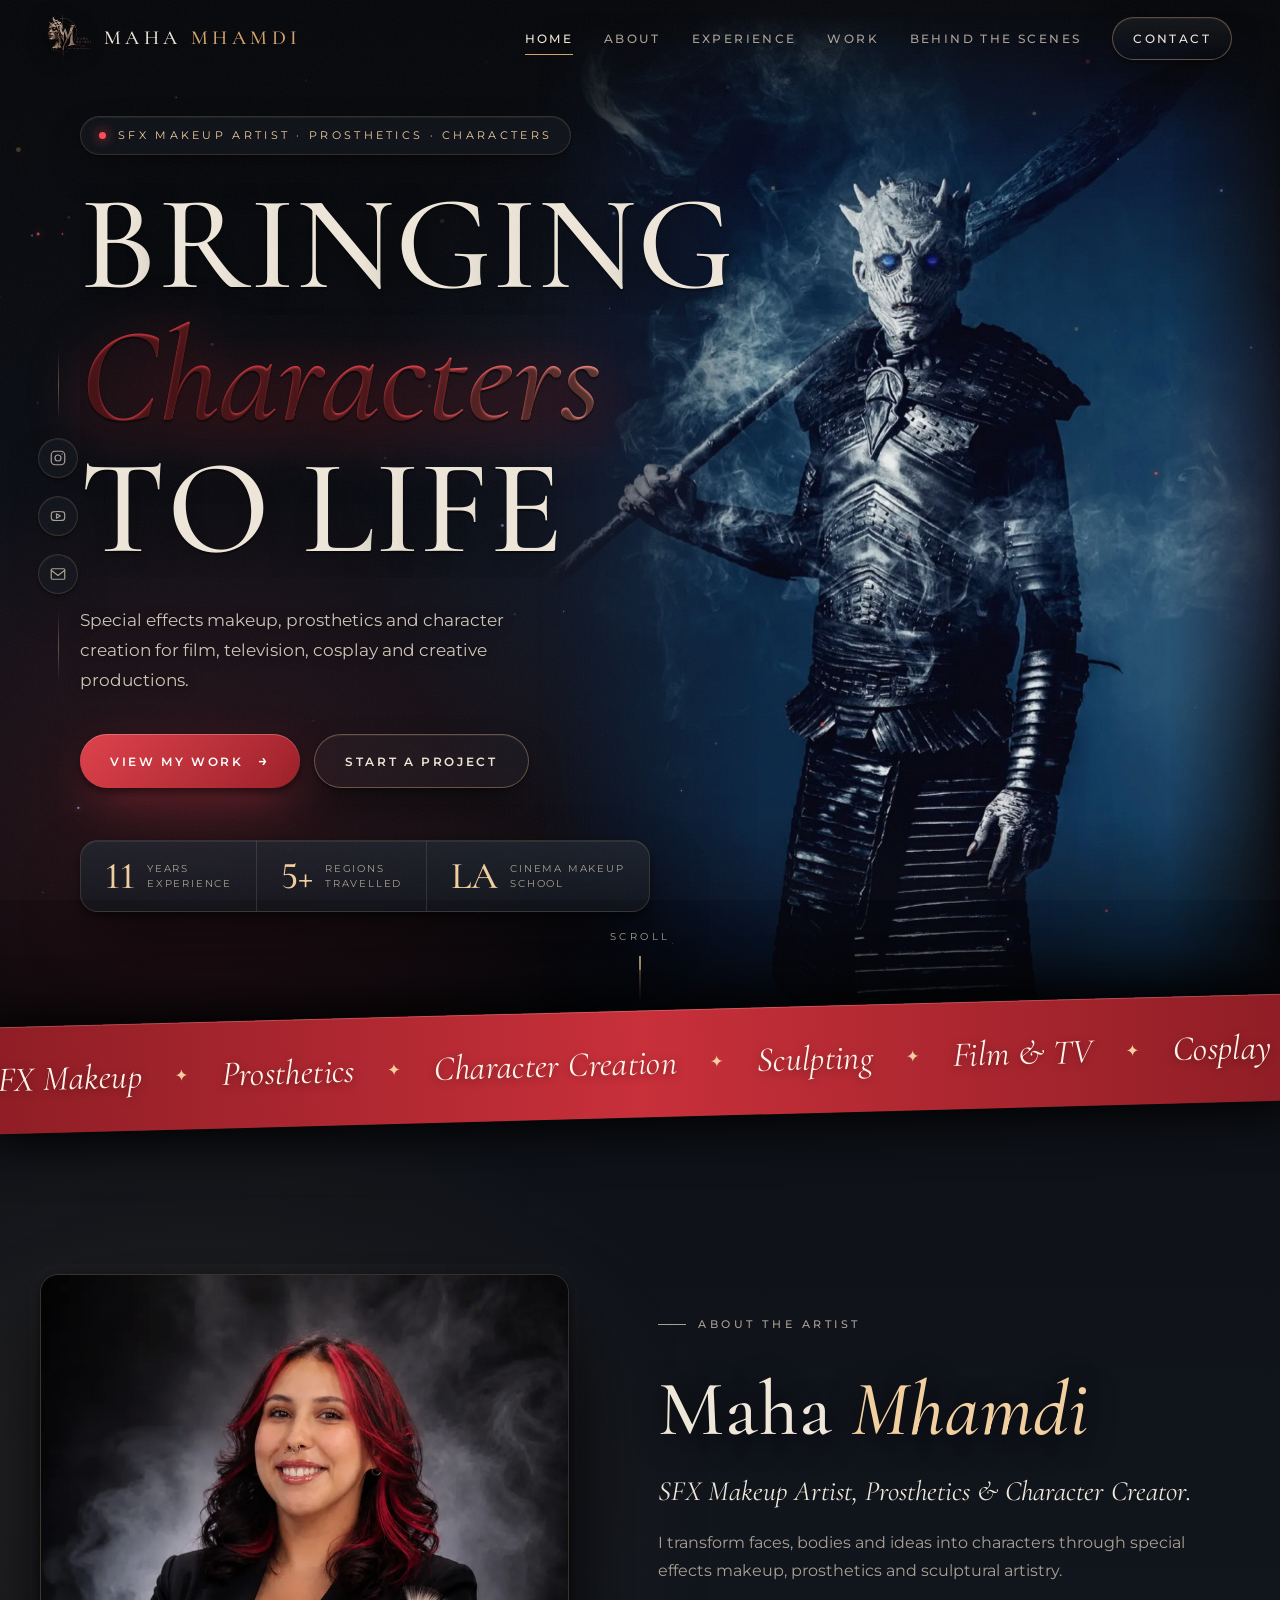
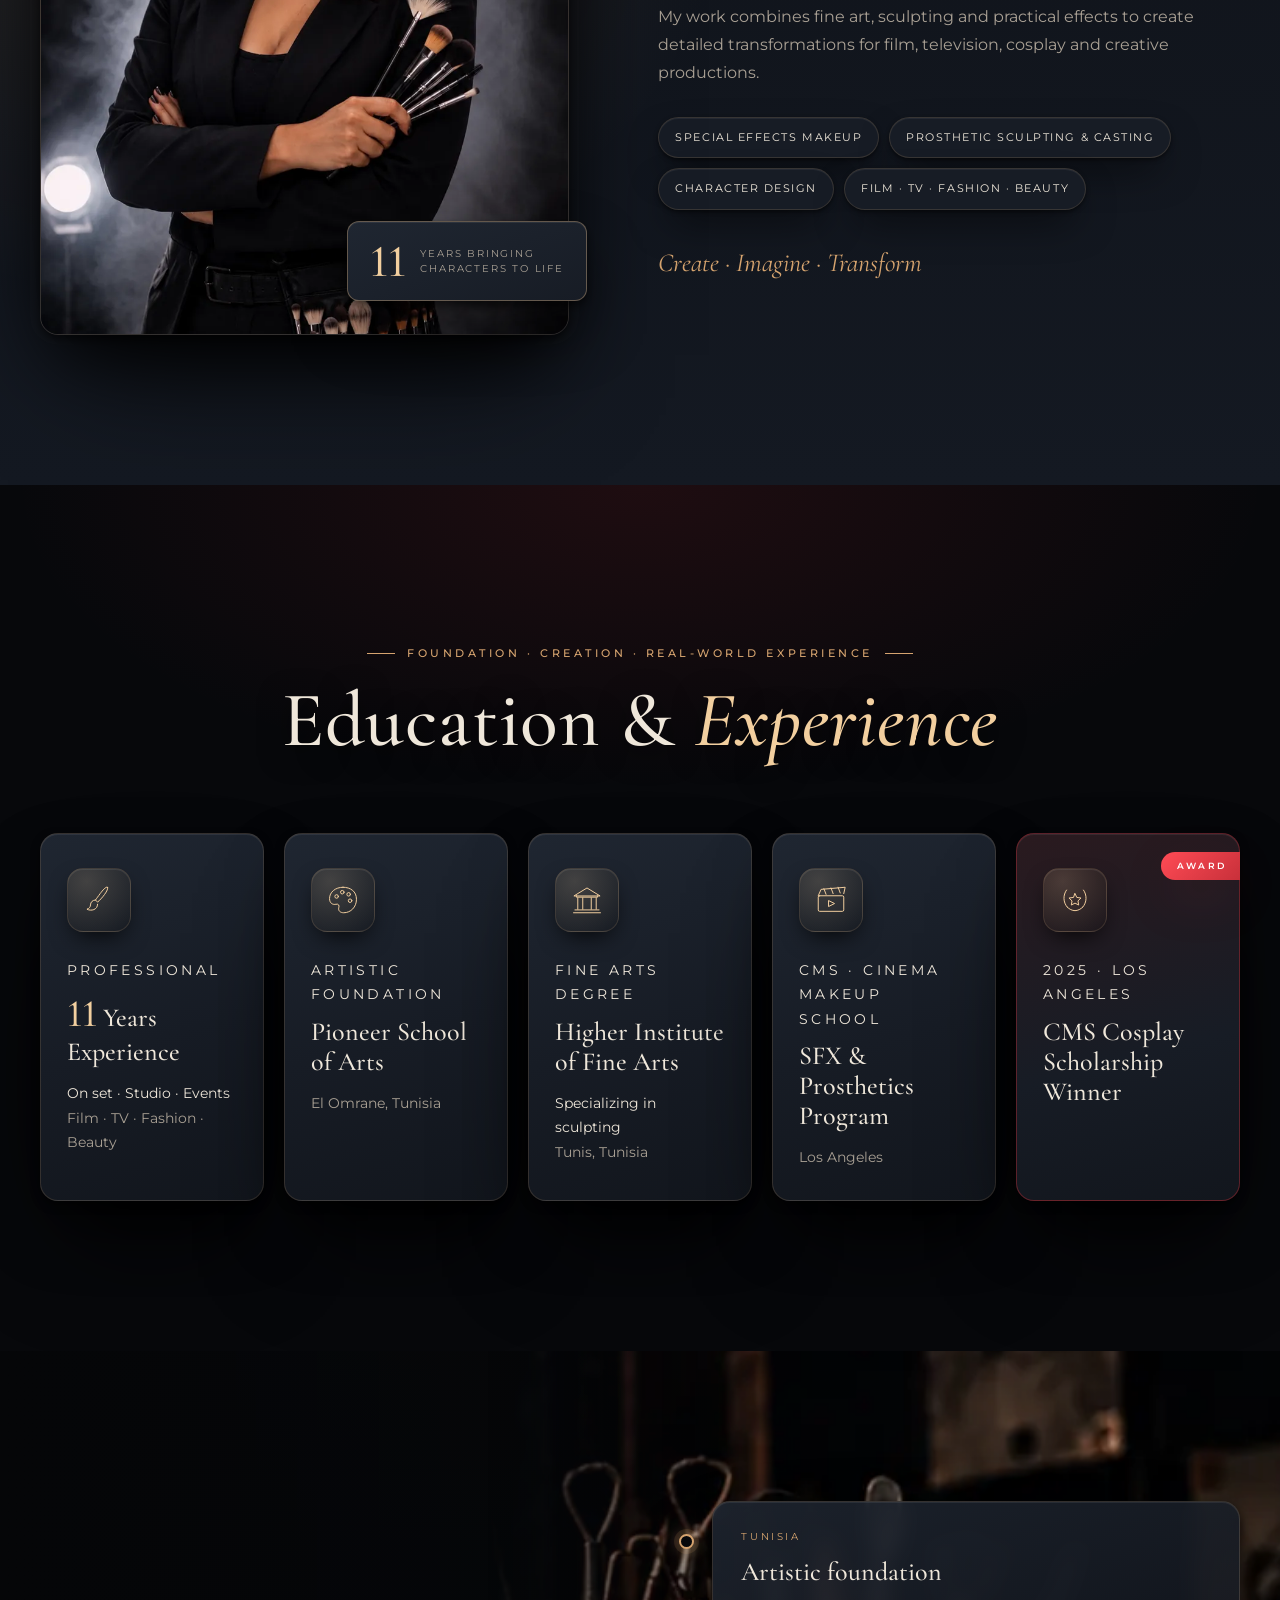
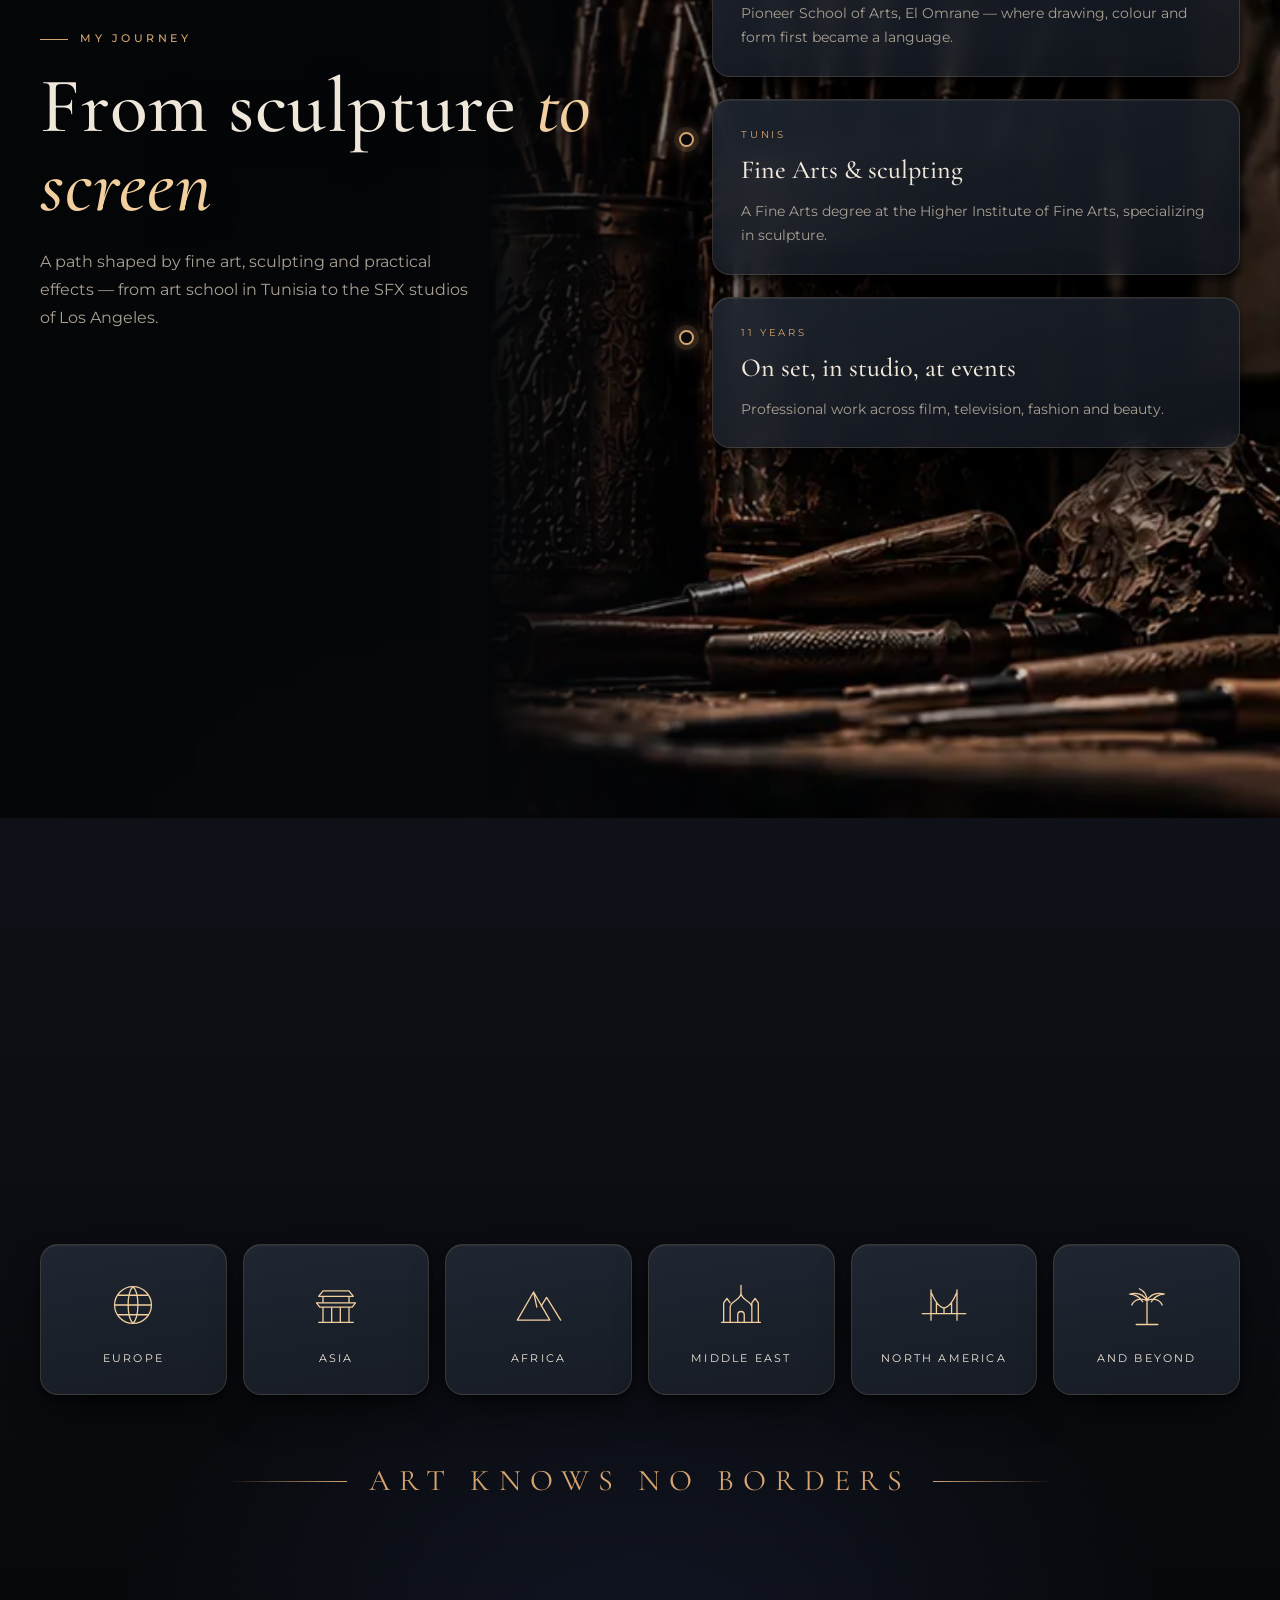
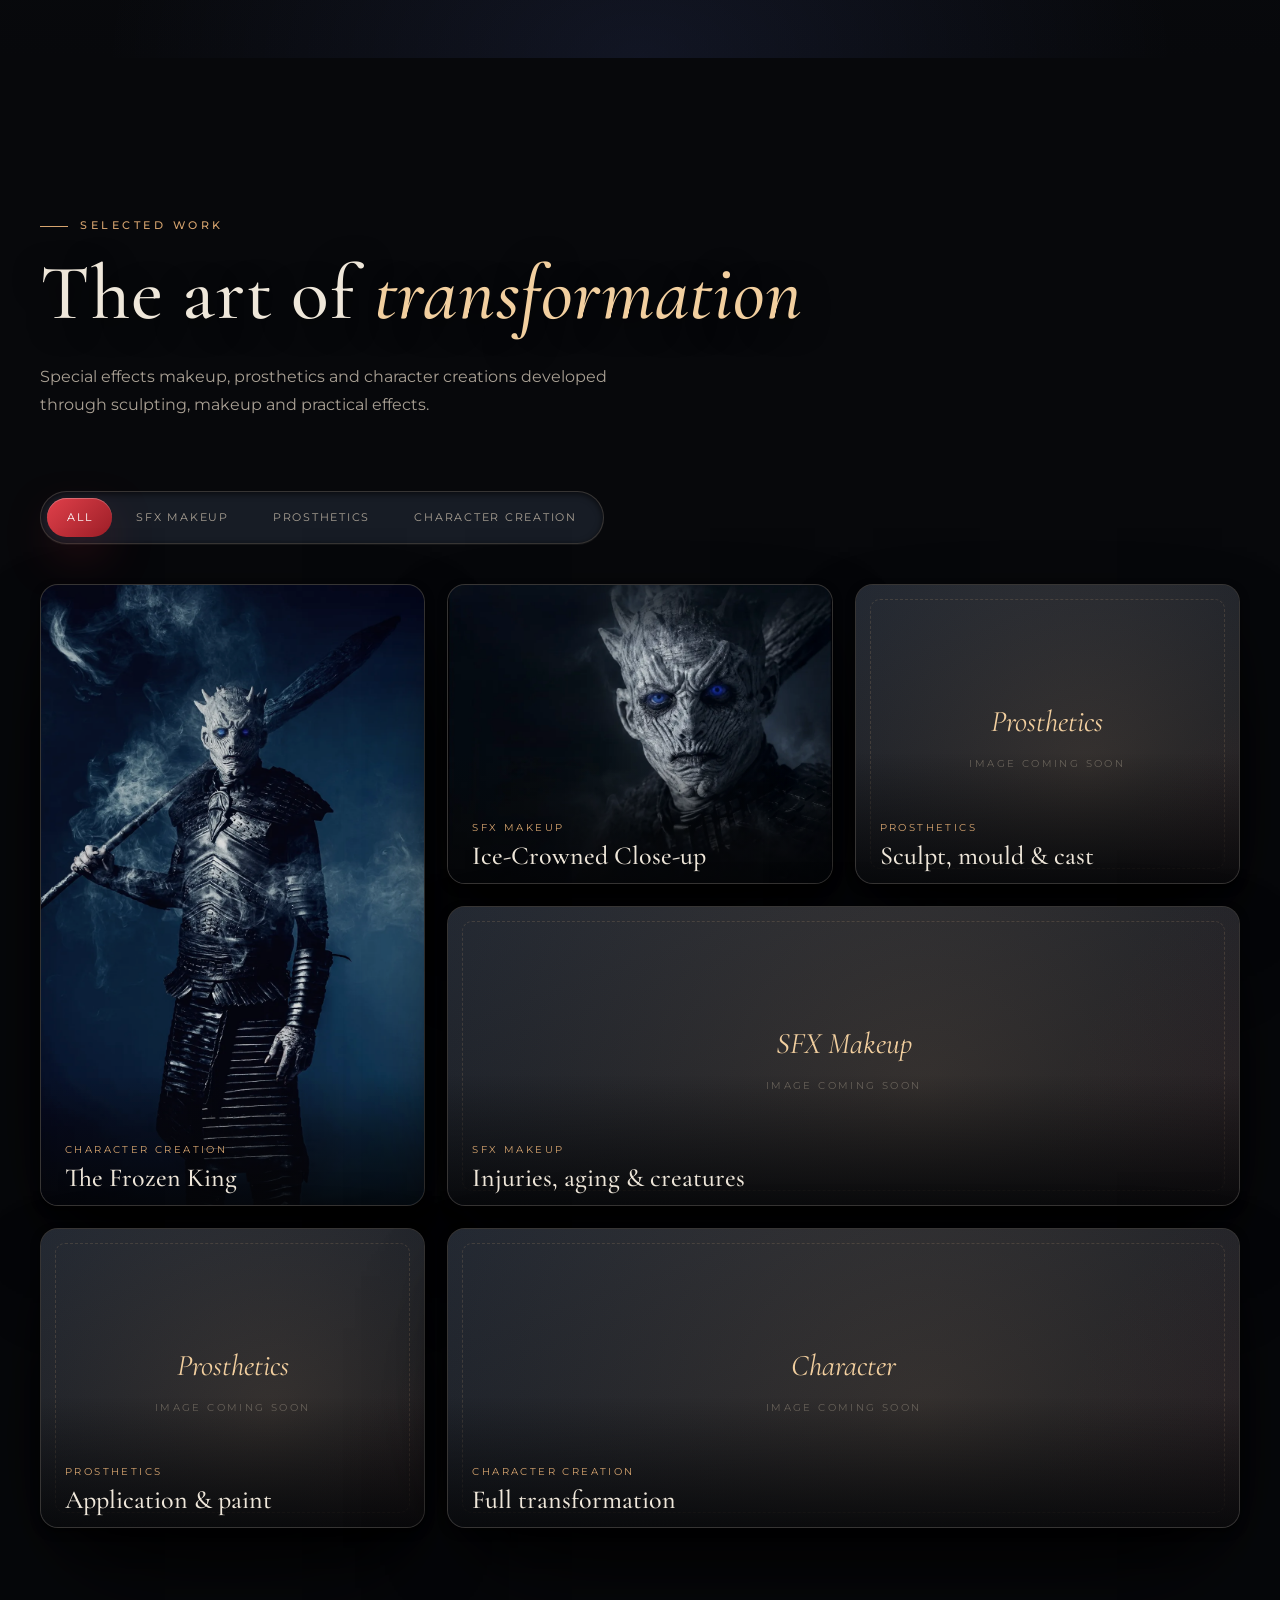
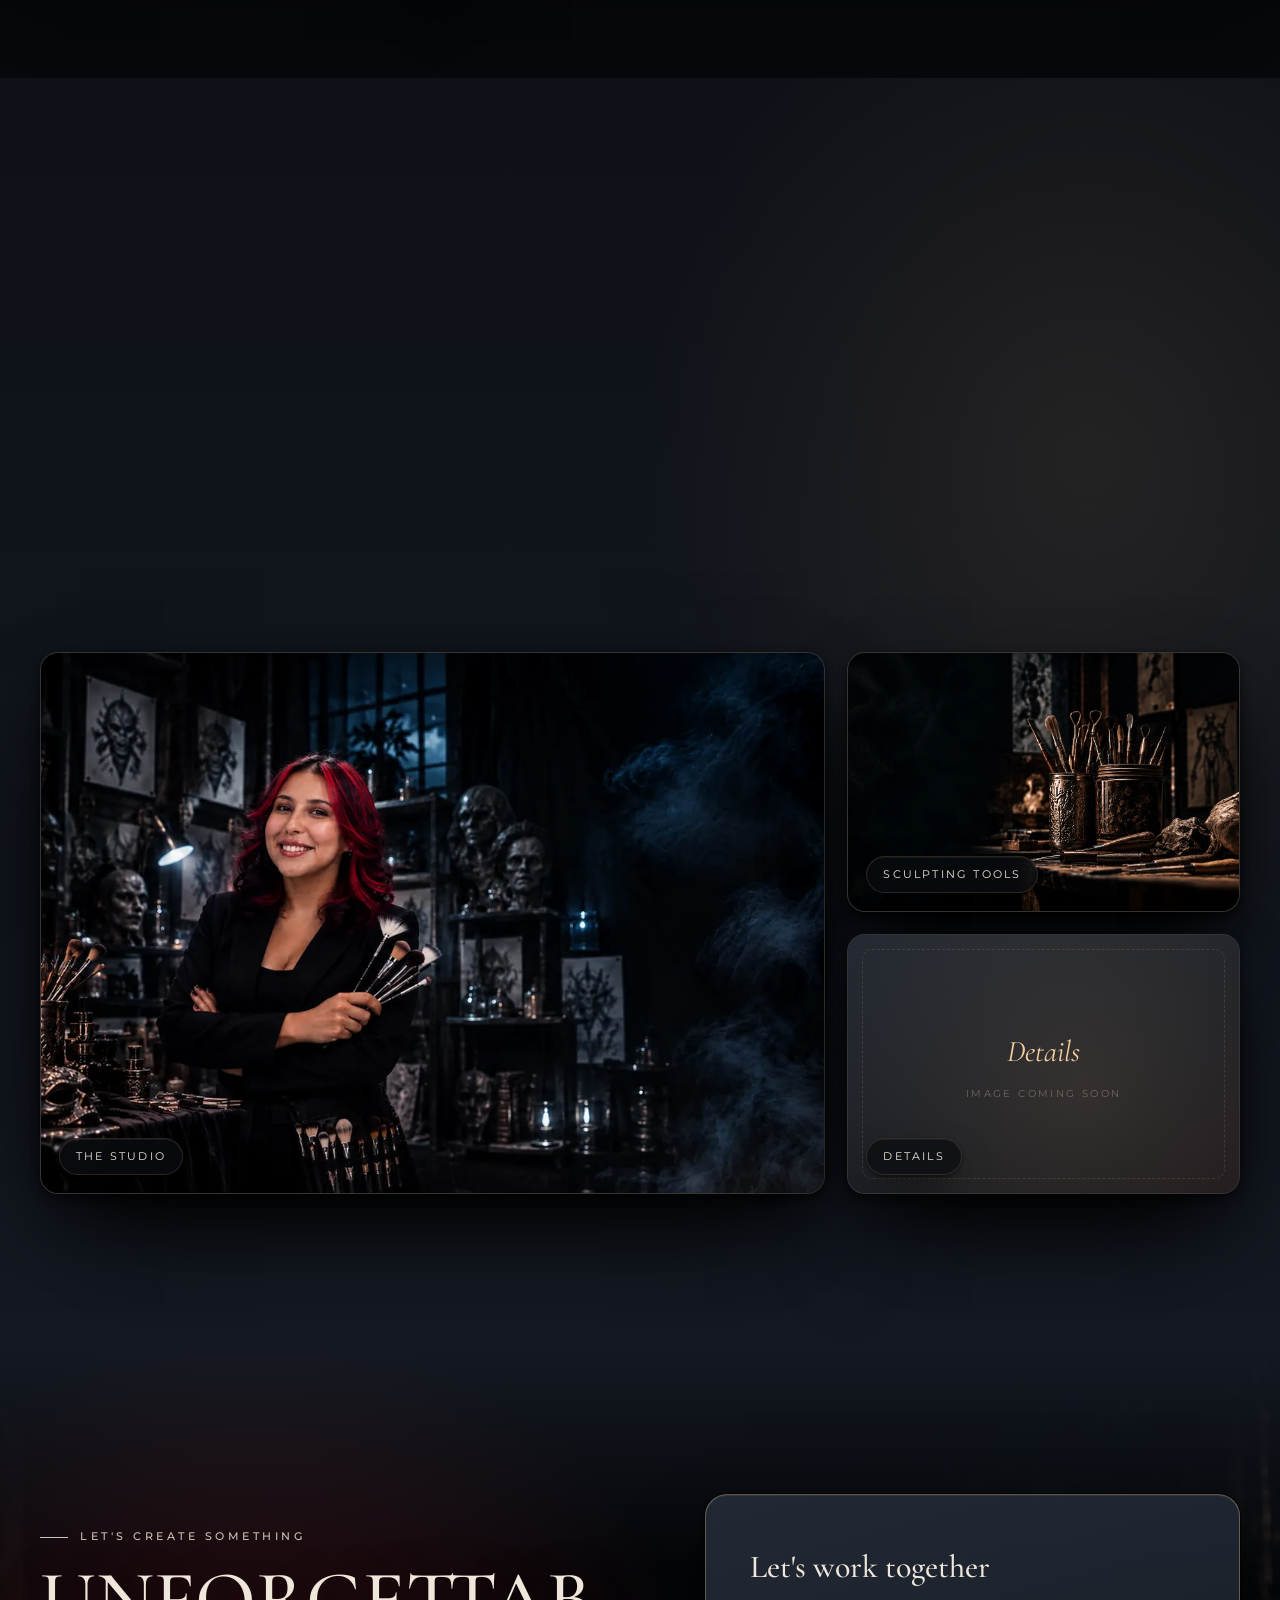
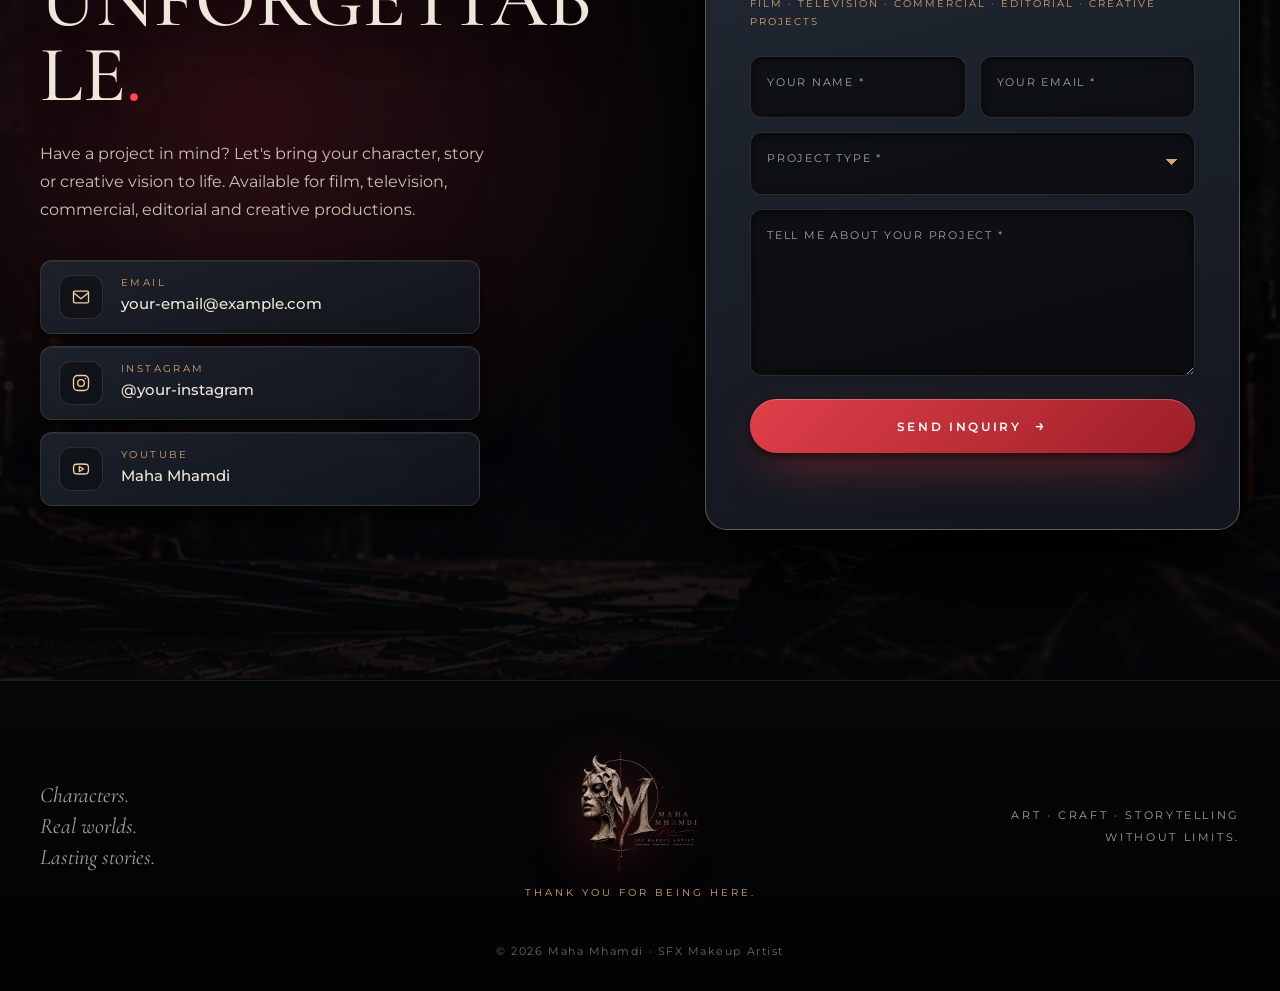
==== commit 415b002b: "Rebuild site with live HTML sections, animations and layered shadows - Replace the flat education/tr" ====
--- a/index.html
+++ b/index.html
@@ -1,2617 +1,489 @@
- <!DOCTYPE html>
+<!DOCTYPE html>
 <html lang="en">
 <head>
 <meta charset="UTF-8">
 <meta name="viewport" content="width=device-width, initial-scale=1.0">
-
 <title>Maha Mhamdi | SFX Makeup Artist</title>
+<meta name="description" content="Maha Mhamdi — SFX makeup artist, prosthetics and character creator for film, TV, cosplay and creative productions.">
+<meta name="theme-color" content="#07080b">
+<link rel="icon" type="image/png" href="assets/favicon.png">
 
 <link rel="preconnect" href="https://fonts.googleapis.com">
 <link rel="preconnect" href="https://fonts.gstatic.com" crossorigin>
-<link href="https://fonts.googleapis.com/css2?family=Cormorant+Garamond:wght@400;500;600&family=Montserrat:wght@300;400;500&display=swap" rel="stylesheet">
-
-<style>
-/* =========================
-   GENERAL
-   ========================= */
-
-* {
-  margin: 0;
-  padding: 0;
-  box-sizing: border-box;
-}
-html {
-  scroll-behavior: smooth;
-}
-
-body {
-  width: 100%;
-  background: #050b12;
-  color: #ded5c8;
-  font-family: "Montserrat", sans-serif;
-  overflow-x: hidden;
-}
-
-section {
-  scroll-margin-top: 0;
-  scroll-padding-top: 0;
-}
-
-
-/* =========================
-   NAVIGATION
-   ========================= */
-
-nav {
-  position: fixed;
-  top: 15px;
-  left: 40%;
-  transform: translateX(0);
-  z-index: 100;
-}
-.nav-links {
-  display: flex;
-  align-items: center;
-  gap: 45px;
-
-  margin-left: 0;
-  padding-left: 0;
-}
-
-.nav-links a {
-  text-decoration: none;
-  color: #ded5c8;
-
-  font-size:  8px;
-  letter-spacing: 1.5px;
-
-  white-space: nowrap;
-
-  border: none;
-  background: none;
-
-  transition: color 0.3s ease;
-}
-
-.nav-links a:hover {
-  color: #b48a62;
-}
-
-.nav-links a.active {
-  color: #b48a62;
-}
-
-.nav-links a {
-  position: relative;
-}
-
-.nav-links a::after {
-  content: "";
-
-  position: absolute;
-
-  left: 0;
-  right: 0;
-  bottom: -6px;
-
-  height: 1px;
-
-  background: #b48a62;
-
-  transform: scaleX(0);
-
-  transition: transform 0.3s ease;
-}
-
-.nav-links a:hover::after,
-.nav-links a.active::after {
-  transform: scaleX(1);
-}
-
-/* =========================
-   LOGO
-   ========================= */
-
-.logo {
-  position: absolute;
-
-  top: 3px;
-  left: 4px;
-
-  width: 210px;
-  height: auto;
-
-
-
-  z-index: 101;
-}
-.home-logo {
-  display: block;
-}
-
-/* =========================
-   HOME
-   ========================= */
-.home-showcase {
-  position: relative;
-  background-color: #050b12;
-
-  background-image:
-    linear-gradient(
-      to bottom,
-      rgba(5, 11, 18, 0) 55%,
-      rgba(5, 11, 18, 0.25) 100%
-    ),
-    url("herofn.jpg");
-
-  background-size: 100% 100%;
-  background-position: center top;
-  background-repeat: no-repeat;
-}
-
-.hero {
-  position: relative;
-  height: 100vh;
-  min-height: 0;
-  overflow: hidden;
-
-  background: transparent;
-}
-
-/* =========================
-   LEFT DECORATION
-   ========================= */
-
-.side-decoration {
-  position: absolute;
-
-  left: 4%;
-
-  top: 40%;
-
-  display: flex;
-  flex-direction: column;
-  align-items: center;
-
-  z-index: 10;
-}
-
-.top-line {
-  width: 1px;
-  height: 120px;
-
-  background: #b48a62;
-  opacity: .75;
-}
-
-.social-icons {
-  display: flex;
-  flex-direction: column;
-
-  align-items: center;
-
-  gap: 21px;
-
-  margin-top: 35px;
-  margin-bottom: 55px;
-}
-
-.social-icons a {
-  width: 19px;
-  height: 19px;
-
-  color: #b48a62;
-
-  display: flex;
-  align-items: center;
-  justify-content: center;
-
-  text-decoration: none;
-}
-
-.social-icons svg {
-  width: 17px;
-  height: 17px;
-
-  fill: none;
-
-  stroke: currentColor;
-  stroke-width: 1.4;
-
-  stroke-linecap: round;
-  stroke-linejoin: round;
-}
-.bottom-line {
-  width: 1px;
-  height: 225px;
-  background: #b48a62;
-  opacity: .62;
-  transform: scaleX(.55);
-  transform-origin: top;
-  margin-top: 0;
-}
-
-/* =========================
-   HOME TEXT
-   ========================= */
-
-.hero-content {
-  position: absolute;
-
-  left: 7%;
-  top: 38%;
-
-  z-index: 10;
-
-  width: 430px;
-}
-
-.eyebrow {
-  margin-bottom: 15px;
-
-  color: #b48a62;
-
-  font-family: "Cormorant Garamond", Georgia, serif;
-
-  font-size: 14px;
-  font-weight: 500;
-
-  letter-spacing: 3px;
-
-  text-transform: uppercase;
-}
-
-.hero h1 {
-  font-family: "Cormorant Garamond", Georgia, serif;
-
-  font-size: 57px;
-  font-weight: 400;
-
-  line-height: .86;
-
-  letter-spacing: 1px;
-
-  text-transform: uppercase;
-}
-
-.cream {
-  color: #ded5c8;
-}
-
-.red {
-  color: #8c292d;
-}
-
-.intro {
-  width: 220px;
-  margin-top: 2px;
-  color: #c5beb5;
-  font-size: 9px;
-  font-weight: 600;
-  line-height: 1.35;
-}
-
-.button {
-  width: 240px;
- position: relative;
-z-index: 20;
-  height: 48px;
-  margin-top: 24px;
-  padding: 0 20px;
-
-  display: flex;
-  align-items: center;
-  justify-content: space-between;
-
-  border: 1px solid rgba(180,138,98,.8);
-  color: #b48a62;
-  background: rgba(5,11,18,.45);
-
-  text-decoration: none;
-  font-family: "Cormorant Garamond", Georgia, serif;
-  font-size: 12px;
-  letter-spacing: 2.5px;
-  text-transform: uppercase;
-
-  transition: background .3s ease, color .3s ease,
-              border-color .3s ease;
-}
-
-.button:hover {
-  background: #b48a62;
-  color: #050b12;
-  border-color: #b48a62;
-}
-
-.button-arrow {
-  font-size: 20px;
-  transition: transform .3s ease;
-}
-
-.button:hover .button-arrow {
-  transform: translateX(5px);
-}
-/* =========================
-   FEATURED WORK PREVIEW
-   ========================= */
-.featured-preview {
-  position: relative;
-  left: auto;
-  bottom: auto;
-  z-index: 1;
-  width: 100%;
-  padding: 65px 7% 90px;
-  background: transparent;
-}
-
-.featured-preview-title {
-  color: #b48a62;
-
-  font-family: "Cormorant Garamond", Georgia, serif;
-
-  font-size: 9px;
-  letter-spacing: 3px;
-
-  margin-bottom: 20px;
-
-  text-transform: uppercase;
-}
-
-.featured-preview-row {
-  display: flex;
-  align-items: center;
-
-  gap: 12px;
-}
-.featured-empty {
-  width: 82px;
-  height: 58px;
-
-  border: 1px solid rgba(180,138,98,.25);
-
-  background: transparent;
-}
-.featured-preview img {
-  width: 82px;
-  height: 58px;
-
-  object-fit: cover;
-
-  display: block;
-
-  border: 1px solid rgba(180,138,98,.25);
-}
-
-.featured-preview-arrow {
-  color: #b48a62;
-
-  font-family: "Cormorant Garamond", Georgia, serif;
-
-  font-size: 28px;
-
-  margin-left: 5px;
-}
-/* =========================
-   ABOUT
-   ========================= */
-.about {
-   margin-top: 0;
-  height: 100vh;
-  min-height: 0;
-    max-height: 100vh;
-  position: relative;
- 
-  display: flex;
-  align-items: center;
-
-padding: 0 7%;
-
-  background-color: #050b12;
-  background-image: url("aboutnew.png");
-
-background-size: 130% 110%;
-background-position: -270px center;
-  background-repeat: no-repeat;
-
-  overflow: hidden;
-}
-
-/* ABOUT PHOTO */
-
-.about-photo {
-  width: 38%;
-  max-width: 430px;
-}
-
-.about-photo img {
-  width: 100%;
-  height: 560px;
-  object-fit: cover;
-  display: block;
-}
-/* ABOUT TEXT */
-.about-content {
-  width: 38%;
-  max-width: 460px;
-
-  margin-left: 50%;
-
-  position: relative;
-  z-index: 2;
-   transform: translateY(-50px);
-}
-
-
-
-.about-label {
-  color: #b48a62;
-
-  font-family: "Cormorant Garamond", Georgia, serif;
-
-  font-size: 16px;
-
-  letter-spacing: 5px;
-
-  text-transform: uppercase;
-
-  margin-bottom: 15px;
-}
-
-.about-content h2 {
-  font-size: 44px;
-  line-height: 1.05;
-  margin-bottom: 12px;
-}
-
-
-
-
-.about-content .artist-title {
-  font-size: 18px;
-  line-height: 1.3;
-  margin-bottom: 16px;
-}
-
-.about-content p {
-  font-size: 15px;
-  line-height: 1.45;
-  margin-bottom: 10px;
-}
-/* =========================
-   EDUCATION & TRAVEL
-   ========================= */
-
-.education-travel {
-  width: 100%;
-  margin: 0;
-  padding: 0;
-  background: #050b12;
-  overflow: hidden;
-}
-
-.education-travel img {
-  display: block;
-  width: 100%;
-  height: auto;
-  margin: 0;
-  padding: 0;
-}
-   /* =========================
-   MY JOURNEY
-   ========================= */
-
-.journey {
-  width: 100%;
-  margin: 0;
-  padding: 0;
-  background: #050b12;
-  overflow: hidden;
-}
-
-.journey img {
-  display: block;
-  width: 100%;
-  height: auto;
-  margin: 0;
-  padding: 0;
-}
-/* =========================
-   WORK
-   ========================= */
-
-.work {
-  min-height: 100vh;
-
-  padding: 60px 8% 120px;
-
-  background:
-    linear-gradient(
-      180deg,
-      #050b12 0%,
-      #080808 100%
-    );
-}
-
-.work-header {
-  max-width: 1100px;
-
-  margin: 0 auto 75px;
-}
-
-.section-label {
-  color: #b48a62;
-
-  font-family: "Cormorant Garamond", Georgia, serif;
-
-  font-size: 14px;
-
-  letter-spacing: 4px;
-
-  text-transform: uppercase;
-
-  margin-bottom: 18px;
-}
-
-.work-header h2 {
-  font-family: "Cormorant Garamond", Georgia, serif;
-
-  font-size: 68px;
-
-  font-weight: 400;
-
-  line-height: .95;
-
-  letter-spacing: 3px;
-
-  text-transform: uppercase;
-}
-
-.work-header h2 span {
-  color: #8c292d;
-}
-
-.work-intro {
-  max-width: 580px;
-
-  margin-top: 25px;
-
-  color: #bdb7ae;
-
-  font-size: 13px;
-
-  line-height: 1.9;
-}
-
-
-/* WORK CATEGORIES */
-
-.work-category {
-  max-width: 1100px;
-
-  margin: 0 auto 90px;
-}
-
-.category-heading {
-  display: flex;
-
-  align-items: center;
-
-  gap: 25px;
-
-  margin-bottom: 25px;
-}
-
-.category-heading h3 {
-  color: #ded5c8;
-
-  font-family: "Cormorant Garamond", Georgia, serif;
-
-  font-size: 28px;
-
-  font-weight: 400;
-
-  letter-spacing: 2px;
-
-  text-transform: uppercase;
-}
-
-.category-line {
-  flex: 1;
-
-  height: 1px;
-
-  background: rgba(180,138,98,.35);
-}
-
-
-/* WORK GRID */
-
-.work-grid {
-  display: grid;
-
-  grid-template-columns: repeat(3, 1fr);
-
-  gap: 14px;
-}
-
-.work-image {
-  position: relative;
-
-  height: 370px;
-
-  overflow: hidden;
-
-  border: 1px solid rgba(180,138,98,.22);
-
-  background:
-    linear-gradient(
-      135deg,
-      rgba(180,138,98,.08),
-      rgba(3,8,14,.8)
-    );
-}
-
-.work-image.large {
-  grid-column: span 2;
-}
-
-.work-image img {
-  width: 100%;
-  height: 100%;
-
-  object-fit: cover;
-
-  display: block;
-
-  transition: transform .6s ease;
-}
-
-.work-image:hover img {
-  transform: scale(1.04);
-}
-
-.image-placeholder {
-  width: 100%;
-  height: 100%;
-
-  display: flex;
-
-  align-items: center;
-  justify-content: center;
-
-  color: rgba(180,138,98,.60);
-
-  font-family: "Cormorant Garamond", Georgia, serif;
-
-  font-size: 13px;
-
-  letter-spacing: 3px;
-
-  text-transform: uppercase;
-}
-
-.category-description {
-  max-width: 600px;
-
-  margin-top: 18px;
-
-  color: #918d87;
-
-  font-size: 11px;
-
-  line-height: 1.8;
-}
-
-
-/* =========================
-   BEHIND THE SCENES
-   ========================= */
-
-.behind {
-  min-height: 100vh;
-
-  padding: 60px 8% 120px;
-
-  background: #080808;
-}
-
-.behind-header {
-  max-width: 1100px;
-
-  margin: 0 auto 75px;
-}
-
-.behind-header h2 {
-  font-family: "Cormorant Garamond", Georgia, serif;
-
-  font-size: 68px;
-
-  font-weight: 400;
-
-  line-height: .95;
-
-  letter-spacing: 3px;
-
-  text-transform: uppercase;
-}
-
-.behind-header h2 span {
-  color: #8c292d;
-}
-
-.behind-intro {
-  max-width: 580px;
-
-  margin-top: 25px;
-
-  color: #bdb7ae;
-
-  font-size: 13px;
-
-  line-height: 1.9;
-}
-
-
-/* BTS GRID */
-
-.behind-grid {
-  max-width: 1100px;
-
-  margin: 0 auto;
-
-  display: grid;
-
-  grid-template-columns: repeat(2, 1fr);
-
-  gap: 18px;
-}
-
-.behind-item {
-  position: relative;
-
-  height: 440px;
-
-  overflow: hidden;
-
-  border: 1px solid rgba(180,138,98,.22);
-
-  background: #0b0b0b;
-}
-
-.behind-item.tall {
-  height: 560px;
-}
-
-.behind-item img {
-  width: 100%;
-  height: 100%;
-
-  object-fit: cover;
-
-  display: block;
-
-  transition: transform .6s ease;
-}
-
-.behind-item:hover img {
-  transform: scale(1.03);
-}
-
-.behind-placeholder {
-  width: 100%;
-  height: 100%;
-
-  display: flex;
-
-  align-items: center;
-  justify-content: center;
-
-  background:
-    linear-gradient(
-      135deg,
-      rgba(180,138,98,.07),
-      rgba(3,8,14,.85)
-    );
-
-  color: rgba(180,138,98,.60);
-
-  font-family: "Cormorant Garamond", Georgia, serif;
-
-  font-size: 13px;
-
-  letter-spacing: 3px;
-
-  text-transform: uppercase;
-}
-
-.behind-caption {
-  position: absolute;
-
-  left: 25px;
-  bottom: 22px;
-
-  color: #ded5c8;
-
-  font-family: "Cormorant Garamond", Georgia, serif;
-
-  font-size: 17px;
-
-  letter-spacing: 2px;
-
-  text-transform: uppercase;
-
-  text-shadow: 0 2px 12px #000;
-}
-
-
-/* =========================
-   CONTACT
-   ========================= */
-
-.contact {
-  position: relative;
-  min-height: 180vh;
-  overflow: hidden;
-padding: 0;
-  
-background:
-  linear-gradient(
-    180deg,
-    #050b12 0%,
-    #05080c 45%,
-    #030507 100%
-  );
-}
-
-.contact::before {
-  content: "";
-
-  position: absolute;
-
-  width: 750px;
-  height: 750px;
-
-  right: -280px;
-  top: 100px;
-
-  background: rgba(180,138,98,.045);
-
-  filter: blur(120px);
-
-  border-radius: 50%;
-
-  pointer-events: none;
-}
-
-.contact-content {
-  position: relative;
-
-  width: 100%;
-  max-width: 1200px;
-
-  min-height: 100%;
-
-  margin: 0 auto;
-
-  z-index: 2;
-transform: none;
-}
-.contact-hero-inner {
-  transform: translate(70px, -45px);
-}
-
-/* =========================
-   HERO
-   ========================= */
-
-.contact-hero {
-  position: relative;
-
-  width: 100vw;
-  min-height: 100vh;
-
-  margin-left: calc(50% - 50vw);
-
-  display: flex;
-  align-items: center;
-
-  padding: 100px 8%;
-
-  background-image:
-    linear-gradient(
-      rgba(3, 6, 9, 0.20),
-      rgba(3, 6, 9, 0.40)
-    ),
-    url("contact1.png");
-
-background-size: 100% auto;
-  background-position: center top;
-  background-repeat: no-repeat;
-}
-
-
-/* small gold heading */
-
-.contact-label {
-  color: #d9a27f;
-  font-family: "Cormorant Garamond", Georgia, serif;
-  font-size: 18px;
-  font-weight: 400;
-  letter-spacing: 7px;
-  text-transform: uppercase;
-  text-align: center;
-  margin-bottom: 12px;
-}
-
-.contact-label::before {
-  content: "";
-  display: block;
-  width: 1px;
-  height: 45px;
-  background: #b48a62;
-  margin: 0 auto 22px;
-}
-/* huge title */
-
-.contact-content h2 {
-  color: #e2a17d;
-
-  font-family: "Cormorant Garamond", Georgia, serif;
-
-  font-size: 52px;
-  font-weight: 400;
-
-  letter-spacing: 5px;
-  line-height: 1.05;
-
-  text-align: center;
-
-  margin: 0 0 25px;
-}
-
-
-/* gold line */
-.contact-divider {
-  width: 105px;
-  height: 1px;
-
-  background: #b48a62;
-
-  margin: 0 auto 32px;
-}
-
-/* intro */
-
-.contact-text {
-  max-width: 620px;
-
-  margin: 0 auto 45px;
-
-  color: #d6cfc5;
-
-  font-family: "Cormorant Garamond", Georgia, serif;
-
-  font-size: 16px;
-  font-weight: 400;
-
-  line-height: 1.7;
-
-  letter-spacing: 0.3px;
-
-  text-align: center;
-}
-
-/* =========================
-   CONTACT DETAILS
-   ========================= */
-
-.contact-links {
-  width: 100%;
-
-  display: grid;
-
-  grid-template-columns: repeat(3, 1fr);
-
-  background: rgba(2, 5, 8, 0.94);
-
-  border-top: 1px solid rgba(180,138,98,.38);
-
-  border-bottom: 1px solid rgba(180,138,98,.38);
-
-  margin-bottom: 0;
-}
-.contact-link {
-  min-height: 150px;
-
-  padding: 42px 45px;
-
-  background: rgba(0, 2, 4, 0.85);
-
-  border-right: 1px solid rgba(180,138,98,.38);
-
-  text-align: center;
-}
-   .contact-icon {
-  color: #b48a62;
-  font-size: 27px;
-  height: 38px;
-
-  display: flex;
-  align-items: center;
-  justify-content: center;
-
-  margin-bottom: 18px;
-
-  transition: color .3s ease;
-}
-
-.contact-link:hover .contact-icon {
-  color: #d9a27f;
-}
-.contact-icon {
-  color: #b48a62;
-
-  height: 38px;
-
-  display: flex;
-  align-items: center;
-  justify-content: center;
-
-  font-family: Georgia, serif;
-
-  font-size: 27px;
-
-  line-height: 1;
-
-  margin-bottom: 18px;
-}
-
-.email-icon {
-  font-size: 25px;
-}
-
-.instagram-icon {
-  font-size: 34px;
-}
-
-.youtube-icon {
-  font-size: 23px;
-}
-.contact-link:last-child {
-  border-right: none;
-}
-
-.contact-link-label {
-  color: #b48a62;
-
-  font-family: "Cormorant Garamond", Georgia, serif;
-
-  font-size: 11px;
-
-  letter-spacing: 4px;
-
-  margin-bottom: 18px;
-}
-
-.contact-link a {
-  color: #ded5c8;
-
-  text-decoration: none;
-
-  font-family: "Montserrat", sans-serif;
-
-  font-size: 11px;
-
-  letter-spacing: 1.8px;
-
-  transition: color .3s ease;
-}
-
-.contact-link a:hover {
-  color: #b48a62;
-}
-
-/* =========================
-   WORK TOGETHER
-   ========================= */
-
-.contact-work {
-  width: 100vw;
-  margin-left: calc(50% - 50vw);
-
-  padding: 55px 8% 55px;
-
-  background:
-    linear-gradient(
-      180deg,
-      rgba(3,8,14,.20),
-      rgba(3,8,14,.30)
-    ),
-    url("contact2.png");
-
-  background-size: cover;
-  background-position: center center;
-  background-repeat: no-repeat;
-
-  text-align: center;
-}
-
-
-/* HEADING */
-
-.contact-work-heading {
-  display: block;
-
-  text-align: center;
-
-  margin-bottom: 14px;
-}
-
-.contact-work-heading h3 {
-  margin: 0;
-
-  color: #d9a27f;
-
-  font-family: "Cormorant Garamond", Georgia, serif;
-
-  font-size: 27px;
-
-  font-weight: 500;
-
-  letter-spacing: 5px;
-
-  line-height: 1;
-
-  text-transform: uppercase;
-}
-
-.contact-work-line {
-  display: none;
-}
-
-
-/* PROJECT TYPES */
-
-.project-types {
-  color: #8d8983;
-
-  font-family: "Montserrat", sans-serif;
-
-  font-size: 8px;
-
-  letter-spacing: 3px;
-
-  line-height: 1.5;
-
-  margin: 0 auto 28px;
-
-  text-align: center;
-
-  text-transform: uppercase;
-}
-
-
-/* FORM */
-
-.contact-form {
-  width: 100%;
-
-  max-width: 450px;
-
-  margin: 0 auto;
-
-  text-align: left;
-}
-
-
-/* TOP TWO FIELDS */
-
-.contact-form-row {
-  display: grid;
-
-  grid-template-columns: 1fr 1fr;
-
-  gap: 15px;
-}
-
-
-/* ALL BOXES */
-
-.contact-form input,
-.contact-form select,
-.contact-form textarea {
-  width: 100%;
-
-  box-sizing: border-box;
-
-  background: rgba(5, 8, 12, 0.55);
-
-  border: 2px solid rgba(180,138,98,.60);
-
-  border-radius: 0;
-
-  outline: none;
-
-  padding: 8px 10px;
-
-  margin-bottom: 10px;
-
-  color: #f0ebe4;
-
-  font-family: "Montserrat", sans-serif;
-
-  font-size: 9px;
-
-  font-weight: 500;
-
-  letter-spacing: 1.5px;
-
-  text-transform: uppercase;
-}
-
-
-/* BOX TEXT */
-
-.contact-form input::placeholder,
-.contact-form textarea::placeholder {
-  color: #f0ebe4;
-
-  opacity: 1;
-
-  font-weight: 500;
-}
-
-
-/* SELECT */
-
-.contact-form select {
-  color: #f0ebe4;
-
-  appearance: none;
-
-  cursor: pointer;
-
-  font-weight: 500;
-}
-
-
-/* TEXTAREA */
-
-.contact-form textarea {
-  min-height: 75px;
-
-  resize: vertical;
-}
-
-
-/* FOCUS */
-
-.contact-form input:focus,
-.contact-form select:focus,
-.contact-form textarea:focus {
-  border-color: #d9a27f;
-}
-
-
-/* SEND BUTTON */
-
-.contact-form button {
-  display: flex;
-
-  align-items: center;
-
-  justify-content: center;
-
-  gap: 28px;
-
-  width: 190px;
-
-  padding: 12px 16px;
-
-  margin: 15px auto 0;
-
-  background: transparent;
-
-  border: 2px solid #b48a62;
-
-  color: #d9a27f;
-
-  font-family: "Cormorant Garamond", Georgia, serif;
-
-  font-size: 12px;
-
-  font-weight: 600;
-
-  letter-spacing: 3px;
-
-  white-space: nowrap;
-
-  cursor: pointer;
-
-  transition: .3s ease;
-}
-
-
-/* ARROW */
-
-.contact-form button span {
-  font-size: 19px;
-
-  font-weight: 600;
-
-  line-height: 1;
-}
-
-
-/* BUTTON HOVER */
-
-.contact-form button:hover {
-  background: #b48a62;
-
-  color: #05080c;
-}
-
-
-/* =========================
-   FOOTER
-   ========================= */
-
-.contact-footer {
-  width: 100%;
-  min-height: 150px;
-
-  padding: 30px 5%;
-
-  border-top: 1px solid rgba(180,138,98,.30);
-
-  display: grid;
-
-  grid-template-columns: 1fr 1.5fr 1fr;
-
-  align-items: center;
-
-  color: #77736e;
-
-  font-family: "Montserrat", sans-serif;
-
-  font-size: 8px;
-
-  letter-spacing: 3px;
-
-  line-height: 1.8;
-}
-
-
-/* LEFT */
-
-.contact-footer-left {
-  min-height: 80px;
-
-  padding-right: 30px;
-
-  display: flex;
-
-  flex-direction: column;
-
-  justify-content: center;
-
-  color: #b48a62;
-
-  font-family: "Cormorant Garamond", Georgia, serif;
-
-  font-size: 16px;
-
-  font-style: italic;
-
-  letter-spacing: .5px;
-
-  line-height: 1.05;
-}
-
-
-/* CENTER */
-
-.contact-footer-center {
-  min-height: 80px;
-
-  padding: 0 35px;
-
-  border-left: 1px solid rgba(180,138,98,.38);
-
-  border-right: 1px solid rgba(180,138,98,.38);
-
-  display: flex;
-
-  flex-direction: column;
-
-  align-items: center;
-
-  justify-content: center;
-
-  text-align: center;
-
-  color: #ded5c8;
-
-  font-family: "Cormorant Garamond", Georgia, serif;
-
-  letter-spacing: 4px;
-}
-
-
-/* THANK YOU */
-
-.footer-thank-you {
-  color: #ded5c8;
-
-  font-family: "Cormorant Garamond", Georgia, serif;
-
-  font-size: 11px;
-
-  letter-spacing: 4px;
-
-  margin-bottom: 8px;
-}
-
-
-/* GOLD LINE */
-
-.footer-line {
-  width: 40px;
-
-  height: 1px;
-
-  background: #b48a62;
-
-  margin-bottom: 12px;
-}
-
-
-/* NAME */
-
-.contact-footer-center strong {
-  color: #b48a62;
-
-  font-family: "Cormorant Garamond", Georgia, serif;
-
-  font-size: 12px;
-
-  font-weight: 400;
-
-  letter-spacing: 4px;
-}
-
-
-/* JOB TITLE */
-
-.contact-footer-center small {
-  display: block;
-
-  color: #77736e;
-
-  font-family: "Montserrat", sans-serif;
-
-  font-size: 7px;
-
-  letter-spacing: 3px;
-
-  margin-top: 5px;
-}
-
-
-/* RIGHT */
-
-.contact-footer-right {
-  padding-left: 30px;
-
-  color: #ded5c8;
-
-  font-family: "Montserrat", sans-serif;
-
-  font-size: 7px;
-
-  letter-spacing: 2.5px;
-
-  line-height: 1.8;
-
-  text-align: center;
-}
-
-/* =========================
-   MOBILE
-   ========================= */
-
-@media (max-width: 900px) {
-
-  nav {
-    right: 5%;
-  }
-
-  .nav-links {
-    gap: 22px;
-  }
-
-  .nav-links a {
-    font-size: 11px;
-  }
-
-  .logo {
-    width: 210px;
-  }
-
-  .about {
-    padding-left: 7%;
-    padding-right: 7%;
-    gap: 45px;
-  }
-
-  .about-photo {
-    width: 45%;
-  }
-
-  .about-content {
-    width: 50%;
-  }
-
-  .about-content h2 {
-    font-size: 45px;
-  }
-
-  .work,
-  .behind {
-    padding-left: 7%;
-    padding-right: 7%;
-  }
-
-  .work-header h2,
-  .behind-header h2 {
-    font-size: 55px;
-  }
-
-  .work-grid {
-    grid-template-columns: repeat(2, 1fr);
-  }
-
-  .work-image.large {
-    grid-column: span 2;
-  }
-}
-
-
-@media (max-width: 700px) {
-
-  /* MOBILE LOGO */
-
-  .logo {
-    top: 25px;
-    left: 25px;
-
-    width: 175px;
-  }
-
-
-  /* MOBILE NAV */
-
-  nav {
-    top: 28px;
-    right: 25px;
-  }
-
-  .nav-links {
-    display: none;
-  }
-
-  nav::after {
-    content: "☰";
-
-    color: #b48a62;
-
-    font-size: 24px;
-  }
-
-
-  /* HOME */
-
-  .hero {
-    min-height: 100svh;
-
-    background-position: 62% center;
-  }
-
-  .side-decoration {
-    display: none;
-  }
-
-  .hero-content {
-    left: 25px;
-    top: auto;
-    bottom: 24%;
-
-    width: calc(100% - 50px);
-  }
-
-  .eyebrow {
-    font-size: 10px;
-    letter-spacing: 2.5px;
-  }
-
-  .hero h1 {
-    font-size: 44px;
-  }
-
-  .intro {
-    width: 90%;
-
-    font-size: 10px;
-  }
-
-
-  /* ABOUT */
-
-  .about {
-    min-height: auto;
-
-    padding: 110px 25px;
-
-    display: flex;
-
-    flex-direction: column;
-
-    align-items: flex-start;
-
-    gap: 40px;
-  }
-
-  .about-photo {
-    width: 100%;
-
-    max-width: none;
-  }
-
-  .about-photo img {
-    height: 500px;
-  }
-
-  .about-content {
-    width: 100%;
-
-    max-width: none;
-  }
-
-  .about-content h2 {
-    font-size: 46px;
-  }
-
-
-  /* WORK */
-
-  .work {
-    padding: 110px 25px 90px;
-  }
-
-  .work-header {
-    margin-bottom: 60px;
-  }
-
-  .work-header h2 {
-    font-size: 46px;
-  }
-
-  .work-intro {
-    font-size: 11px;
-  }
-
-  .work-grid {
-    grid-template-columns: 1fr;
-
-    gap: 10px;
-  }
-
-  .work-image,
-  .work-image.large {
-    grid-column: span 1;
-
-    height: 360px;
-  }
-
-  .category-heading h3 {
-    font-size: 21px;
-  }
-
-
-  /* BEHIND */
-
-  .behind {
-    padding: 110px 25px 90px;
-  }
-
-  .behind-header {
-    margin-bottom: 60px;
-  }
-
-  .behind-header h2 {
-    font-size: 46px;
-  }
-
-  .behind-intro {
-    font-size: 11px;
-  }
-
-  .behind-grid {
-    grid-template-columns: 1fr;
-
-    gap: 10px;
-  }
-
-  .behind-item,
-  .behind-item.tall {
-    height: 420px;
-  }
-
-
-  /* CONTACT */
-
-  .contact {
-    min-height: 100svh;
-
-    padding: 110px 25px;
-  }
-
-  .contact-content h2 {
-    font-size: 45px;
-  }
-
-  .contact-text {
-    font-size: 11px;
-  }
-
-}
-
-</style>
-   <link rel="stylesheet" href="https://cdnjs.cloudflare.com/ajax/libs/font-awesome/6.5.2/css/all.min.css">
+<link href="https://fonts.googleapis.com/css2?family=Cormorant+Garamond:ital,wght@0,400;0,500;0,600;1,400;1,500&family=Montserrat:wght@300;400;500;600&display=swap" rel="stylesheet">
+<link rel="preload" as="image" href="assets/hero.webp">
+<link rel="stylesheet" href="assets/styles.css">
 </head>
 
-
 <body>
 
-
-
-
-<!-- =========================
-     NAVIGATION
-     ========================= -->
-
-<nav>
-
-  <div class="nav-links">
-
-    <a href="#home" class="active">HOME</a>
-
-    <a href="#about">ABOUT</a>
-
-    <a href="#work">WORK</a>
-
-    <a href="#behind">BEHIND THE SCENES</a>
-
-    <a href="#contact">CONTACT</a>
-
-  </div>
-
-</nav>
-
-
-<!-- =========================
-     HOME
-     ========================= -->
-<div class="home-showcase">
+<a class="skip-link" href="#main">Skip to content</a>
+<div class="scroll-progress" aria-hidden="true"><span></span></div>
+
+<!-- ================= NAVIGATION ================= -->
+<header class="site-header">
+  <a href="#home" class="brand" aria-label="Maha Mhamdi — home">
+    <img src="assets/logo.webp" alt="" width="44" height="45">
+    <span class="brand-text">MAHA <em>MHAMDI</em></span>
+  </a>
+
+  <nav class="nav" aria-label="Main">
+    <a href="#home" class="active">Home</a>
+    <a href="#about">About</a>
+    <a href="#experience">Experience</a>
+    <a href="#work">Work</a>
+    <a href="#behind">Behind the Scenes</a>
+    <a href="#contact" class="nav-cta">Contact</a>
+  </nav>
+
+  <button class="menu-toggle" aria-label="Open menu" aria-expanded="false">
+    <span></span><span></span>
+  </button>
+</header>
+
+<main id="main">
+
+<!-- ================= HERO ================= -->
 <section class="hero" id="home">
-  <img
-    src="logo.png.png"
-    alt="Maha Mhamdi"
-    class="logo home-logo"
-  >
-
-
-  <!-- LEFT DECORATION -->
-
-  <div class="side-decoration">
-
-    <div class="top-line"></div>
-
-    <div class="social-icons">
-
-      <!-- Instagram -->
-
-      <a href="#" aria-label="Instagram">
-
-        <svg viewBox="0 0 24 24">
-
-          <rect
-            x="3"
-            y="3"
-            width="18"
-            height="18"
-            rx="5">
-          </rect>
-
-          <circle
-            cx="12"
-            cy="12"
-            r="4">
-          </circle>
-
-          <circle
-            cx="17.5"
-            cy="6.5"
-            r=".8"
-            fill="currentColor"
-            stroke="none">
-          </circle>
-
-        </svg>
-
-      </a>
-
-
-      <!-- YouTube -->
-
-      <a href="#" aria-label="YouTube">
-
-        <svg viewBox="0 0 24 24">
-
-          <path
-            d="M21 12s0-4-1-5-4-1-8-1-7 0-8 1-1 5-1 5 0 4 1 5 4 1 8 1 7 0 8-1 1-5 1-5z">
-          </path>
-
-          <path
-            d="M10 9l5 3-5 3z">
-          </path>
-
-        </svg>
-
-      </a>
-
-
-      <!-- Email -->
-
-      <a href="mailto:" aria-label="Email">
-
-        <svg viewBox="0 0 24 24">
-
-          <rect
-            x="3"
-            y="5"
-            width="18"
-            height="14"
-            rx="1">
-          </rect>
-
-          <path
-            d="M3 7l9 7 9-7">
-          </path>
-
-        </svg>
-
-      </a>
-
-    </div>
-
-    <div class="bottom-line"></div>
-
-  </div>
-
-
-  <!-- HERO TEXT -->
-
-  <div class="hero-content">
-
-    <p class="eyebrow">
-      SFX MAKEUP ARTIST
-    </p>
-
-    <h1>
-
-      <span class="cream">BRINGING</span>
-
-      <br>
-
-      <span class="red">CHARACTERS</span>
-
-      <br>
-
-      <span class="cream">TO LIFE</span>
-
+  <canvas class="hero-embers" aria-hidden="true"></canvas>
+  <div class="hero-glow" aria-hidden="true"></div>
+
+  <div class="hero-media" data-parallax="0.18">
+    <div class="hero-frame">
+      <img src="assets/hero.webp" alt="Full-body character transformation by Maha Mhamdi: an icy, horned creature in dark armour" width="1100" height="1650">
+    </div>
+  </div>
+
+  <div class="hero-inner">
+    <p class="eyebrow reveal" style="--d:.1s"><span class="dot"></span>SFX Makeup Artist · Prosthetics · Characters</p>
+
+    <h1 class="hero-title" aria-label="Bringing characters to life">
+      <span class="line"><span class="split">Bringing</span></span>
+      <span class="line line-accent"><span class="accent">Characters</span></span>
+      <span class="line"><span class="split">to Life</span></span>
     </h1>
 
-    <p class="intro">
-      Specializing in SFX Makeup, Prosthetics<br>
-      and Character Creation for Film, TV,<br>
-      Cosplay and more.
-    </p>
-
-    <a href="#work" class="button">
-
-      <span>VIEW MY WORK</span>
-
-      <span class="button-arrow">→</span>
-
-    </a>
-
-  </div>
-
- </section>
-<!-- =========================
-     ABOUT
-     ========================= -->
-<div class="featured-preview">
-  <p class="featured-preview-title">FEATURED WORK</p>
-
-  <div class="featured-preview-row">
-
-    <div class="featured-empty"></div>
-    <div class="featured-empty"></div>
-    <div class="featured-empty"></div>
-    <div class="featured-empty"></div>
-
-  </div>
-</div>
-
-</div>
-
-<section class="about" id="about">
-
-
-  <div class="about-content">
-
-    <p class="about-label">
-      ABOUT THE ARTIST
-    </p>
-
-    <h2>
-      MAHA MHAMDI
-    </h2>
-
-    <p class="artist-title">
-      SFX Makeup Artist, Prosthetics<br>
-      & Character Creator.
-    </p>
-
-    <p>
-      I transform faces, bodies and ideas into characters
-      through special effects makeup, prosthetics and
-      sculptural artistry.
-    </p>
-
-    <p>
-      My work combines fine art, sculpting and practical
-      effects to create detailed transformations for
+    <p class="hero-intro reveal" style="--d:.9s">
+      Special effects makeup, prosthetics and character creation for
       film, television, cosplay and creative productions.
     </p>
 
-  </div>
-
-</section>
-<!-- =========================
-     EDUCATION & TRAVEL
-     ========================= -->
-
-<section class="education-travel">
-
-  <img 
-    src="education-travel.png" 
-    alt="Education, experience and places I have traveled"
-  >
-
-</section>
-<!-- =========================
-     MY JOURNEY
-     ========================= -->
-
-<section class="journey">
-
-  <img 
-    src="journey-bg.png" 
-    alt="My Journey"
-  >
-
-</section>
-<!-- =========================
-     WORK
-     ========================= -->
-
-<section class="work" id="work">
-
-
-  <header class="work-header">
-
-    <p class="section-label">
-      SELECTED WORK
-    </p>
-
-    <h2>
-      THE ART OF<br>
-      <span>TRANSFORMATION</span>
-    </h2>
-
-    <p class="work-intro">
-      A selection of special effects makeup, prosthetics
-      and character creations developed through
-      sculpting, makeup and practical effects.
-    </p>
-
-  </header>
-
-
-  <!-- SFX MAKEUP -->
-
-  <section class="work-category">
-
-    <div class="category-heading">
-
-      <h3>
-        SFX Makeup
-      </h3>
-
-      <div class="category-line"></div>
-
-    </div>
-
-
+    <div class="hero-actions reveal" style="--d:1.05s">
+      <a href="#work" class="btn btn-primary magnetic"><span>View my work</span><i class="arrow" aria-hidden="true">→</i></a>
+      <a href="#contact" class="btn btn-ghost magnetic"><span>Start a project</span></a>
+    </div>
+
+    <ul class="hero-stats reveal" style="--d:1.2s">
+      <li><strong data-count="11">0</strong><span>Years<br>experience</span></li>
+      <li><strong data-count="5" data-suffix="+">0</strong><span>Regions<br>travelled</span></li>
+      <li><strong>LA</strong><span>Cinema Makeup<br>School</span></li>
+    </ul>
+  </div>
+
+  <div class="hero-social" aria-label="Social links">
+    <span class="rule"></span>
+    <a href="#" aria-label="Instagram" data-social="instagram">
+      <svg viewBox="0 0 24 24"><rect x="3" y="3" width="18" height="18" rx="5"/><circle cx="12" cy="12" r="4"/><circle cx="17.5" cy="6.5" r=".9" fill="currentColor" stroke="none"/></svg>
+    </a>
+    <a href="#" aria-label="YouTube" data-social="youtube">
+      <svg viewBox="0 0 24 24"><path d="M21 12s0-4-1-5-4-1-8-1-7 0-8 1-1 5-1 5 0 4 1 5 4 1 8 1 7 0 8-1 1-5 1-5z"/><path d="M10 9l5 3-5 3z"/></svg>
+    </a>
+    <a href="#contact" aria-label="Email">
+      <svg viewBox="0 0 24 24"><rect x="3" y="5" width="18" height="14" rx="1.5"/><path d="M3 7l9 7 9-7"/></svg>
+    </a>
+    <span class="rule"></span>
+  </div>
+
+  <a href="#about" class="scroll-cue" aria-label="Scroll to About">
+    <span>Scroll</span><i></i>
+  </a>
+</section>
+
+<!-- ================= MARQUEE ================= -->
+<div class="marquee-wrap" aria-hidden="true"><div class="marquee">
+  <div class="marquee-track">
+    <span>SFX Makeup</span><b>✦</b><span>Prosthetics</span><b>✦</b><span>Character Creation</span><b>✦</b><span>Sculpting</span><b>✦</b><span>Film &amp; TV</span><b>✦</b><span>Cosplay</span><b>✦</b>
+    <span>SFX Makeup</span><b>✦</b><span>Prosthetics</span><b>✦</b><span>Character Creation</span><b>✦</b><span>Sculpting</span><b>✦</b><span>Film &amp; TV</span><b>✦</b><span>Cosplay</span><b>✦</b>
+  </div>
+</div></div>
+
+<!-- ================= ABOUT ================= -->
+<section class="about section" id="about">
+  <div class="container about-grid">
+    <figure class="about-portrait reveal" data-tilt>
+      <div class="portrait-card">
+        <img src="assets/maha.webp" alt="Portrait of Maha Mhamdi holding makeup brushes" width="900" height="1352" loading="lazy">
+        <div class="portrait-shine" aria-hidden="true"></div>
+      </div>
+      <figcaption class="portrait-badge">
+        <strong data-count="11">0</strong>
+        <span>years bringing<br>characters to life</span>
+      </figcaption>
+    </figure>
+
+    <div class="about-copy">
+      <p class="section-label reveal">About the artist</p>
+      <h2 class="section-title reveal" style="--d:.08s">Maha <em>Mhamdi</em></h2>
+      <p class="lead reveal" style="--d:.16s">SFX Makeup Artist, Prosthetics &amp; Character Creator.</p>
+      <p class="reveal" style="--d:.24s">
+        I transform faces, bodies and ideas into characters through special
+        effects makeup, prosthetics and sculptural artistry.
+      </p>
+      <p class="reveal" style="--d:.32s">
+        My work combines fine art, sculpting and practical effects to create
+        detailed transformations for film, television, cosplay and creative productions.
+      </p>
+
+      <ul class="skill-list reveal" style="--d:.4s">
+        <li>Special Effects Makeup</li>
+        <li>Prosthetic Sculpting &amp; Casting</li>
+        <li>Character Design</li>
+        <li>Film · TV · Fashion · Beauty</li>
+      </ul>
+
+      <p class="signature reveal" style="--d:.48s">Create · Imagine · Transform</p>
+    </div>
+  </div>
+</section>
+
+<!-- ================= EDUCATION & EXPERIENCE ================= -->
+<section class="experience section" id="experience">
+  <div class="container">
+    <header class="section-head center">
+      <p class="section-label reveal">Foundation · Creation · Real-world experience</p>
+      <h2 class="section-title reveal" style="--d:.08s">Education &amp; <em>Experience</em></h2>
+    </header>
+
+    <div class="exp-grid">
+      <article class="exp-card spotlight reveal" style="--d:.0s">
+        <div class="exp-icon" aria-hidden="true">
+          <svg viewBox="0 0 48 48"><path d="M36 6c3 3-9 17-14 21l-3-3C23 19 33 3 36 6z"/><path d="M19 24c-4 0-7 3-7 7 0 3-2 5-5 6 6 3 15 1 15-7"/></svg>
+        </div>
+        <p class="exp-kicker">Professional</p>
+        <h3><span class="big" data-count="11">0</span> Years Experience</h3>
+        <p>On set · Studio · Events</p>
+        <p class="muted">Film · TV · Fashion · Beauty</p>
+      </article>
+
+      <article class="exp-card spotlight reveal" style="--d:.08s">
+        <div class="exp-icon" aria-hidden="true">
+          <svg viewBox="0 0 48 48"><path d="M24 6C13 6 5 13 5 22c0 7 5 9 9 8 4-1 5 2 4 5-1 4 2 7 7 7 10 0 18-8 18-19S35 6 24 6z"/><circle cx="15" cy="19" r="2.5"/><circle cx="23" cy="13" r="2.5"/><circle cx="32" cy="16" r="2.5"/><circle cx="34" cy="25" r="2.5"/></svg>
+        </div>
+        <p class="exp-kicker">Artistic foundation</p>
+        <h3>Pioneer School of Arts</h3>
+        <p class="muted">El Omrane, Tunisia</p>
+      </article>
+
+      <article class="exp-card spotlight reveal" style="--d:.16s">
+        <div class="exp-icon" aria-hidden="true">
+          <svg viewBox="0 0 48 48"><path d="M6 18L24 7l18 11z"/><path d="M9 18v2h30v-2M11 21v16M18 21v16M30 21v16M37 21v16M7 38h34M5 42h38"/></svg>
+        </div>
+        <p class="exp-kicker">Fine Arts Degree</p>
+        <h3>Higher Institute of Fine Arts</h3>
+        <p>Specializing in sculpting</p>
+        <p class="muted">Tunis, Tunisia</p>
+      </article>
+
+      <article class="exp-card spotlight reveal" style="--d:.24s">
+        <div class="exp-icon" aria-hidden="true">
+          <svg viewBox="0 0 48 48"><rect x="6" y="18" width="36" height="22" rx="2"/><path d="M6 18l4-9 34-3-2 9M14 8l3 8M24 7l3 8M34 6l3 8"/><path d="M21 25l8 4-8 4z"/></svg>
+        </div>
+        <p class="exp-kicker">CMS · Cinema Makeup School</p>
+        <h3>SFX &amp; Prosthetics Program</h3>
+        <p class="muted">Los Angeles</p>
+      </article>
+
+      <article class="exp-card exp-card--award spotlight reveal" style="--d:.32s">
+        <div class="exp-icon" aria-hidden="true">
+          <svg viewBox="0 0 48 48"><path d="M24 15l2.6 5.4 5.9.8-4.3 4.1 1 5.8L24 28.4l-5.2 2.7 1-5.8-4.3-4.1 5.9-.8z"/><path d="M12 10c-5 7-5 17 1 24M36 10c5 7 5 17-1 24M13 34c3 3 7 5 11 5s8-2 11-5"/></svg>
+        </div>
+        <p class="exp-kicker">2025 · Los Angeles</p>
+        <h3>CMS Cosplay Scholarship Winner</h3>
+        <span class="award-ribbon">Award</span>
+      </article>
+    </div>
+  </div>
+</section>
+
+<!-- ================= JOURNEY ================= -->
+<section class="journey section" id="journey">
+  <div class="journey-bg" data-parallax="-0.12" aria-hidden="true"></div>
+  <div class="container journey-grid">
+    <header class="journey-head">
+      <p class="section-label reveal">My journey</p>
+      <h2 class="section-title reveal" style="--d:.08s">From sculpture <em>to screen</em></h2>
+      <p class="reveal" style="--d:.16s">
+        A path shaped by fine art, sculpting and practical effects —
+        from art school in Tunisia to the SFX studios of Los Angeles.
+      </p>
+    </header>
+
+    <ol class="timeline">
+      <li class="reveal-side">
+        <span class="t-dot"></span>
+        <p class="t-meta">Tunisia</p>
+        <h3>Artistic foundation</h3>
+        <p>Pioneer School of Arts, El Omrane — where drawing, colour and form first became a language.</p>
+      </li>
+      <li class="reveal-side">
+        <span class="t-dot"></span>
+        <p class="t-meta">Tunis</p>
+        <h3>Fine Arts &amp; sculpting</h3>
+        <p>A Fine Arts degree at the Higher Institute of Fine Arts, specializing in sculpture.</p>
+      </li>
+      <li class="reveal-side">
+        <span class="t-dot"></span>
+        <p class="t-meta">11 years</p>
+        <h3>On set, in studio, at events</h3>
+        <p>Professional work across film, television, fashion and beauty.</p>
+      </li>
+      <li class="reveal-side">
+        <span class="t-dot"></span>
+        <p class="t-meta">Los Angeles</p>
+        <h3>Cinema Makeup School</h3>
+        <p>SFX &amp; Prosthetics Program — and the CMS Cosplay Scholarship in 2025.</p>
+      </li>
+    </ol>
+  </div>
+</section>
+
+<!-- ================= TRAVEL ================= -->
+<section class="travel section" id="travel">
+  <div class="container">
+    <header class="section-head center">
+      <p class="section-label reveal">Different cultures · New perspectives · Endless inspiration</p>
+      <h2 class="section-title reveal" style="--d:.08s">Places I've <em>Travelled</em></h2>
+      <p class="section-sub reveal" style="--d:.16s">Exploring the world, meeting inspiring people, and discovering new cultures that fuel my creativity.</p>
+    </header>
+
+    <ul class="travel-grid">
+      <li class="travel-card reveal" style="--d:0s">
+        <svg viewBox="0 0 48 48" aria-hidden="true"><circle cx="24" cy="24" r="17"/><path d="M7 24h34M24 7c-6 6-6 28 0 34M24 7c6 6 6 28 0 34M10 15h28M10 33h28"/></svg>
+        <span>Europe</span>
+      </li>
+      <li class="travel-card reveal" style="--d:.06s">
+        <svg viewBox="0 0 48 48" aria-hidden="true"><path d="M8 16h32l-4-5H12zM12 16v6h24v-6M6 22h36l-3 4H9zM12 26v14M36 26v14M20 26v14M28 26v14M8 40h32"/></svg>
+        <span>Asia</span>
+      </li>
+      <li class="travel-card reveal" style="--d:.12s">
+        <svg viewBox="0 0 48 48" aria-hidden="true"><path d="M4 38L19 12l15 26zM26 25l5-8 13 21M19 12l3 14"/></svg>
+        <span>Africa</span>
+      </li>
+      <li class="travel-card reveal" style="--d:.18s">
+        <svg viewBox="0 0 48 48" aria-hidden="true"><path d="M14 40V26c0-6 10-6 10-13 0 7 10 7 10 13v14M24 6v7M8 40V22l3-4 3 4M34 40V22l3-4 3 4v18M6 40h36M21 40v-7a3 3 0 016 0v7"/></svg>
+        <span>Middle East</span>
+      </li>
+      <li class="travel-card reveal" style="--d:.24s">
+        <svg viewBox="0 0 48 48" aria-hidden="true"><path d="M12 10v28M36 10v28M4 32h40M12 12c4 10 8 14 12 15 4-1 8-5 12-15M17 22v10M24 27v5M31 22v10"/></svg>
+        <span>North America</span>
+      </li>
+      <li class="travel-card reveal" style="--d:.3s">
+        <svg viewBox="0 0 48 48" aria-hidden="true"><path d="M24 42V20M24 20c-3-6-10-8-16-6 5 0 10 3 12 7M24 20c3-6 10-8 16-6-5 0-10 3-12 7M24 20c-6-3-12-1-14 4M24 20c6-3 12-1 14 4M24 20c0-5-3-9-7-11M14 42h20"/></svg>
+        <span>And Beyond</span>
+      </li>
+    </ul>
+
+    <p class="borders reveal"><span></span>Art knows no borders<span></span></p>
+  </div>
+</section>
+
+<!-- ================= WORK ================= -->
+<section class="work section" id="work">
+  <div class="container">
+    <header class="section-head work-head">
+      <div>
+        <p class="section-label reveal">Selected work</p>
+        <h2 class="section-title reveal" style="--d:.08s">The art of <em>transformation</em></h2>
+      </div>
+      <p class="section-sub reveal" style="--d:.16s">
+        Special effects makeup, prosthetics and character creations developed
+        through sculpting, makeup and practical effects.
+      </p>
+    </header>
+
+    <div class="filters reveal" role="tablist" aria-label="Filter work">
+      <button class="filter active" data-filter="all" role="tab" aria-selected="true">All</button>
+      <button class="filter" data-filter="sfx" role="tab" aria-selected="false">SFX Makeup</button>
+      <button class="filter" data-filter="prosthetics" role="tab" aria-selected="false">Prosthetics</button>
+      <button class="filter" data-filter="character" role="tab" aria-selected="false">Character Creation</button>
+      <span class="filter-indicator" aria-hidden="true"></span>
+    </div>
+
+    <!--
+      To add a project: copy a <figure class="work-item">, set data-cat to
+      sfx / prosthetics / character, and replace the .placeholder div with
+      <img src="assets/your-image.webp" alt="Describe the look" loading="lazy">
+    -->
     <div class="work-grid">
-
-      <div class="work-image large">
-
-        <div class="image-placeholder">
-          SFX IMAGE
-        </div>
-
+      <figure class="work-item tall reveal" data-cat="character">
+        <button class="work-open" data-lightbox="assets/hero.webp" aria-label="Open image: ice creature character">
+          <img src="assets/hero.webp" alt="Full-body ice creature character with armour and weapon" loading="lazy" width="1100" height="1650">
+        </button>
+        <figcaption><span>Character Creation</span><h3>The Frozen King</h3></figcaption>
+      </figure>
+
+      <figure class="work-item reveal" data-cat="sfx" style="--d:.08s">
+        <button class="work-open" data-lightbox="assets/character-closeup.webp" aria-label="Open image: close-up of prosthetic face">
+          <img src="assets/character-closeup.webp" alt="Close-up of a textured, horned prosthetic face with glowing blue eyes" loading="lazy" width="974" height="809">
+        </button>
+        <figcaption><span>SFX Makeup</span><h3>Ice-Crowned Close-up</h3></figcaption>
+      </figure>
+
+      <figure class="work-item reveal" data-cat="prosthetics" style="--d:.16s">
+        <div class="placeholder"><span>Prosthetics</span><small>Image coming soon</small></div>
+        <figcaption><span>Prosthetics</span><h3>Sculpt, mould &amp; cast</h3></figcaption>
+      </figure>
+
+      <figure class="work-item wide reveal" data-cat="sfx">
+        <div class="placeholder"><span>SFX Makeup</span><small>Image coming soon</small></div>
+        <figcaption><span>SFX Makeup</span><h3>Injuries, aging &amp; creatures</h3></figcaption>
+      </figure>
+
+      <figure class="work-item reveal" data-cat="prosthetics" style="--d:.08s">
+        <div class="placeholder"><span>Prosthetics</span><small>Image coming soon</small></div>
+        <figcaption><span>Prosthetics</span><h3>Application &amp; paint</h3></figcaption>
+      </figure>
+
+      <figure class="work-item wide reveal" data-cat="character" style="--d:.16s">
+        <div class="placeholder"><span>Character</span><small>Image coming soon</small></div>
+        <figcaption><span>Character Creation</span><h3>Full transformation</h3></figcaption>
+      </figure>
+    </div>
+  </div>
+</section>
+
+<!-- ================= BEHIND THE SCENES ================= -->
+<section class="behind section" id="behind">
+  <div class="container">
+    <header class="section-head center">
+      <p class="section-label reveal">The process</p>
+      <h2 class="section-title reveal" style="--d:.08s">Behind the <em>scenes</em></h2>
+      <p class="section-sub reveal" style="--d:.16s">
+        The work doesn't begin when the final makeup is revealed. From sculpting
+        and preparation to application and finishing, this is where the
+        transformation takes shape.
+      </p>
+    </header>
+
+    <ol class="process">
+      <li class="process-step reveal"><b>01</b><span>Sculpting</span></li>
+      <li class="process-step reveal" style="--d:.08s"><b>02</b><span>Prosthetic process</span></li>
+      <li class="process-step reveal" style="--d:.16s"><b>03</b><span>Makeup application</span></li>
+      <li class="process-step reveal" style="--d:.24s"><b>04</b><span>On set</span></li>
+    </ol>
+
+    <div class="bts-grid">
+      <figure class="bts-item bts-wide reveal">
+        <img src="assets/studio-wide.webp" alt="Maha Mhamdi in her studio surrounded by sculpted heads and brushes" loading="lazy" width="1800" height="720">
+        <figcaption>The Studio</figcaption>
+      </figure>
+      <figure class="bts-item reveal" style="--d:.08s">
+        <img src="assets/workshop.webp" alt="Sculpting tools and brushes beside a clay sculpture on a workbench" loading="lazy" width="1800" height="806">
+        <figcaption>Sculpting tools</figcaption>
+      </figure>
+      <figure class="bts-item reveal" style="--d:.16s">
+        <div class="placeholder"><span>Details</span><small>Image coming soon</small></div>
+        <figcaption>Details</figcaption>
+      </figure>
+    </div>
+  </div>
+</section>
+
+<!-- ================= CONTACT ================= -->
+<section class="contact section" id="contact">
+  <div class="contact-bg" data-parallax="-0.1" aria-hidden="true"></div>
+  <div class="container contact-grid">
+    <div class="contact-copy">
+      <p class="section-label reveal">Let's create something</p>
+      <h2 class="contact-title reveal" style="--d:.08s">Unforgettable<span>.</span></h2>
+      <p class="reveal" style="--d:.16s">
+        Have a project in mind? Let's bring your character, story or creative
+        vision to life. Available for film, television, commercial, editorial
+        and creative productions.
+      </p>
+
+      <ul class="contact-links">
+        <li class="reveal" style="--d:.2s">
+          <a href="#" class="contact-link spotlight" data-contact="email">
+            <span class="c-icon"><svg viewBox="0 0 24 24"><rect x="3" y="5" width="18" height="14" rx="1.5"/><path d="M3 7l9 7 9-7"/></svg></span>
+            <span><small>Email</small><b data-contact-text="email">your-email@example.com</b></span>
+          </a>
+        </li>
+        <li class="reveal" style="--d:.28s">
+          <a href="#" class="contact-link spotlight" data-social="instagram" target="_blank" rel="noopener">
+            <span class="c-icon"><svg viewBox="0 0 24 24"><rect x="3" y="3" width="18" height="18" rx="5"/><circle cx="12" cy="12" r="4"/><circle cx="17.5" cy="6.5" r=".9" fill="currentColor" stroke="none"/></svg></span>
+            <span><small>Instagram</small><b data-contact-text="instagram">@your-instagram</b></span>
+          </a>
+        </li>
+        <li class="reveal" style="--d:.36s">
+          <a href="#" class="contact-link spotlight" data-social="youtube" target="_blank" rel="noopener">
+            <span class="c-icon"><svg viewBox="0 0 24 24"><path d="M21 12s0-4-1-5-4-1-8-1-7 0-8 1-1 5-1 5 0 4 1 5 4 1 8 1 7 0 8-1 1-5 1-5z"/><path d="M10 9l5 3-5 3z"/></svg></span>
+            <span><small>YouTube</small><b>Maha Mhamdi</b></span>
+          </a>
+        </li>
+      </ul>
+    </div>
+
+    <form class="contact-form reveal" style="--d:.2s" novalidate>
+      <h3>Let's work together</h3>
+      <p class="form-sub">Film · Television · Commercial · Editorial · Creative projects</p>
+
+      <div class="field-row">
+        <label class="field">
+          <input type="text" name="name" placeholder=" " required autocomplete="name">
+          <span>Your name *</span>
+        </label>
+        <label class="field">
+          <input type="email" name="email" placeholder=" " required autocomplete="email">
+          <span>Your email *</span>
+        </label>
       </div>
 
-      <div class="work-image">
-
-        <div class="image-placeholder">
-          SFX IMAGE
-        </div>
-
-      </div>
-
-      <div class="work-image">
-
-        <div class="image-placeholder">
-          SFX IMAGE
-        </div>
-
-      </div>
-
-      <div class="work-image large">
-
-        <div class="image-placeholder">
-          SFX IMAGE
-        </div>
-
-      </div>
-
-    </div>
-
-
-    <p class="category-description">
-      Character transformations, injuries, aging,
-      creature work and practical special effects makeup.
-    </p>
-
-  </section>
-
-
-  <!-- PROSTHETICS -->
-
-  <section class="work-category">
-
-    <div class="category-heading">
-
-      <h3>
-        Prosthetics
-      </h3>
-
-      <div class="category-line"></div>
-
-    </div>
-
-
-    <div class="work-grid">
-
-      <div class="work-image">
-
-        <div class="image-placeholder">
-          PROSTHETIC IMAGE
-        </div>
-
-      </div>
-
-      <div class="work-image large">
-
-        <div class="image-placeholder">
-          PROSTHETIC IMAGE
-        </div>
-
-      </div>
-
-      <div class="work-image large">
-
-        <div class="image-placeholder">
-          PROSTHETIC IMAGE
-        </div>
-
-      </div>
-
-      <div class="work-image">
-
-        <div class="image-placeholder">
-          PROSTHETIC IMAGE
-        </div>
-
-      </div>
-
-    </div>
-
-
-    <p class="category-description">
-      Sculpting, molding, casting, application and
-      painting of prosthetic pieces and practical effects.
-    </p>
-
-  </section>
-
-
-  <!-- CHARACTER CREATION -->
-
-  <section class="work-category">
-
-    <div class="category-heading">
-
-      <h3>
-        Character Creation
-      </h3>
-
-      <div class="category-line"></div>
-
-    </div>
-
-
-    <div class="work-grid">
-
-      <div class="work-image large">
-
-        <div class="image-placeholder">
-          CHARACTER IMAGE
-        </div>
-
-      </div>
-
-      <div class="work-image">
-
-        <div class="image-placeholder">
-          CHARACTER IMAGE
-        </div>
-
-      </div>
-
-      <div class="work-image">
-
-        <div class="image-placeholder">
-          CHARACTER IMAGE
-        </div>
-
-      </div>
-
-      <div class="work-image large">
-
-        <div class="image-placeholder">
-          CHARACTER IMAGE
-        </div>
-
-      </div>
-
-    </div>
-
-
-    <p class="category-description">
-      Complete character creation through makeup,
-      prosthetics, sculptural elements and transformation.
-    </p>
-
-  </section>
-
-</section>
-
-
-<!-- =========================
-     BEHIND THE SCENES
-     ========================= -->
-
-<section class="behind" id="behind">
-
-
-  <header class="behind-header">
-
-    <p class="section-label">
-      THE PROCESS
-    </p>
-
-    <h2>
-      BEHIND THE<br>
-      <span>SCENES</span>
-    </h2>
-
-    <p class="behind-intro">
-      The work doesn't begin when the final makeup is
-      revealed. From sculpting and preparation to
-      application and finishing, this is where the
-      transformation takes shape.
-    </p>
-
-  </header>
-
-
-  <div class="behind-grid">
-
-
-    <!-- SCULPTING -->
-
-    <div class="behind-item tall">
-
-      <div class="behind-placeholder">
-        BTS IMAGE
-      </div>
-
-      <div class="behind-caption">
-        Sculpting
-      </div>
-
-    </div>
-
-
-    <!-- PROSTHETIC PROCESS -->
-
-    <div class="behind-item">
-
-      <div class="behind-placeholder">
-        BTS IMAGE
-      </div>
-
-      <div class="behind-caption">
-        Prosthetic Process
-      </div>
-
-    </div>
-
-
-    <!-- MAKEUP APPLICATION -->
-
-    <div class="behind-item">
-
-      <div class="behind-placeholder">
-        BTS IMAGE
-      </div>
-
-      <div class="behind-caption">
-        Makeup Application
-      </div>
-
-    </div>
-
-
-    <!-- ON SET -->
-
-    <div class="behind-item tall">
-
-      <div class="behind-placeholder">
-        BTS IMAGE
-      </div>
-
-      <div class="behind-caption">
-        On Set
-      </div>
-
-    </div>
-
-
-    <!-- DETAILS -->
-
-    <div class="behind-item">
-
-      <div class="behind-placeholder">
-        BTS IMAGE
-      </div>
-
-      <div class="behind-caption">
-        Details
-      </div>
-
-    </div>
-
-
-    <!-- CREATION -->
-
-    <div class="behind-item">
-
-      <div class="behind-placeholder">
-        BTS IMAGE
-      </div>
-
-      <div class="behind-caption">
-        The Creation
-      </div>
-
-    </div>
-
-  </div>
-
-</section>
-
-
-<!-- =========================
-     CONTACT
-     ========================= -->
-
-<!-- =========================
-     CONTACT
-     ========================= -->
-
-<section class="contact" id="contact">
-
-  <div class="contact-content">
-
-    <!-- HERO -->
-
-    <div class="contact-hero">
-
-      <div class="contact-hero-inner">
-
-        <p class="contact-label">
-          LET'S CREATE SOMETHING
-        </p>
-
-        <h2>
-          UNFORGETTABLE.
-        </h2>
-
-        <div class="contact-divider"></div>
-
-        <p class="contact-text">
-          Have a project in mind?
-          Let's bring your character, story, or creative vision to life.
-          Available for film, television, commercial, editorial and
-          creative productions.
-        </p>
-
-      </div>
-
-    </div>
-<!-- CONTACT DETAILS -->
-
-<div class="contact-links">
-
-  <div class="contact-link">
-
-    <div class="contact-icon">
-      <i class="fa-regular fa-envelope"></i>
-    </div>
-
-    <div class="contact-link-label">
-      EMAIL
-    </div>
-
-    <a href="mailto:YOUR-EMAIL-HERE">
-      YOUR-EMAIL-HERE
-    </a>
-
-  </div>
-
-
-  <div class="contact-link">
-
-    <div class="contact-icon">
-      <i class="fa-brands fa-instagram"></i>
-    </div>
-
-    <div class="contact-link-label">
-      INSTAGRAM
-    </div>
-
-    <a href="#" target="_blank">
-      @YOUR-INSTAGRAM
-    </a>
-
-  </div>
-
-
-  <div class="contact-link">
-
-    <div class="contact-icon">
-      <i class="fa-brands fa-youtube"></i>
-    </div>
-
-    <div class="contact-link-label">
-      YOUTUBE
-    </div>
-
-    <a href="#" target="_blank">
-      MAHA MHAMDI
-    </a>
-
-  </div>
-
-</div>
-
-    <!-- LET'S WORK TOGETHER -->
-
-    <div class="contact-work">
-
-      <div class="contact-work-heading">
-
-        <h3>
-          LET'S WORK TOGETHER
-        </h3>
-
-        <div class="contact-work-line"></div>
-
-      </div>
-
-
-      <p class="project-types">
-        FILM · TELEVISION · COMMERCIAL · EDITORIAL · CREATIVE PROJECTS
-      </p>
-
-
-      <form class="contact-form">
-
-        <div class="contact-form-row">
-
-          <input
-            type="text"
-            placeholder="YOUR NAME *"
-            required
-          >
-
-          <input
-            type="email"
-            placeholder="YOUR EMAIL *"
-            required
-          >
-
-        </div>
-
-
-        <select required>
-
-          <option value="">
-            PROJECT TYPE *
-          </option>
-
+      <label class="field">
+        <select name="type" required>
+          <option value="" selected disabled hidden></option>
           <option>Film</option>
           <option>Television</option>
           <option>Commercial</option>
           <option>Editorial</option>
           <option>Creative Project</option>
           <option>Other</option>
-
         </select>
-
-
-        <textarea
-          placeholder="TELL ME ABOUT YOUR PROJECT *"
-          required
-        ></textarea>
-
-
-        <button type="submit">
-
-          SEND INQUIRY
-
-          <span>→</span>
-
-        </button>
-
-      </form>
-
-    </div>
-
-
-<!-- FOOTER -->
-
-<div class="contact-footer">
-
-  <div class="contact-footer-left">
-    <span>Characters.</span><br>
-    <span>Real Worlds.</span><br>
-    <span>Lasting Stories.</span>
-  </div>
-
-
-  <div class="contact-footer-center">
-
-    <div class="footer-thank-you">
-      THANK YOU FOR BEING HERE.
-    </div>
-
-    <div class="footer-line"></div>
-
-    <strong>MAHA MHAMDI</strong>
-
-    <small>
-      SFX MAKEUP ARTIST
-    </small>
-
-  </div>
-
-
-  <div class="contact-footer-right">
-
-    ART · CRAFT · STORYTELLING<br>
-    WITHOUT LIMITS.
-
-  </div>
-
+        <span>Project type *</span>
+      </label>
+
+      <label class="field">
+        <textarea name="message" rows="5" placeholder=" " required></textarea>
+        <span>Tell me about your project *</span>
+      </label>
+
+      <button type="submit" class="btn btn-primary magnetic btn-block"><span>Send inquiry</span><i class="arrow" aria-hidden="true">→</i></button>
+      <p class="form-status" role="status" aria-live="polite"></p>
+    </form>
+  </div>
+</section>
+
+</main>
+
+<!-- ================= FOOTER ================= -->
+<footer class="site-footer">
+  <div class="container footer-grid">
+    <p class="footer-left">Characters.<br>Real worlds.<br>Lasting stories.</p>
+    <div class="footer-center">
+      <img src="assets/logo.webp" alt="Maha Mhamdi logo" width="120" height="123" loading="lazy">
+      <p class="thanks">Thank you for being here.</p>
+    </div>
+    <p class="footer-right">Art · Craft · Storytelling<br>without limits.</p>
+  </div>
+  <p class="copyright">© <span data-year></span> Maha Mhamdi · SFX Makeup Artist</p>
+</footer>
+
+<!-- Lightbox -->
+<div class="lightbox" role="dialog" aria-modal="true" aria-label="Image viewer" hidden>
+  <button class="lightbox-close" aria-label="Close">×</button>
+  <img alt="">
 </div>
 
-<!-- =========================
-     NAVIGATION SCRIPT
-     ========================= -->
-
-<script>
-
-const sections = document.querySelectorAll("section[id]");
-const navLinks = document.querySelectorAll(".nav-links a");
-
-function updateActiveNav() {
-
-  let current = "";
-
-  sections.forEach(section => {
-
-    const sectionTop = section.offsetTop;
-    const sectionHeight = section.offsetHeight;
-
-    if (
-      window.scrollY >= sectionTop - 200 &&
-      window.scrollY < sectionTop + sectionHeight - 200
-    ) {
-      current = section.getAttribute("id");
-    }
-
-  });
-
-  navLinks.forEach(link => {
-
-    link.classList.remove("active");
-
-    if (link.getAttribute("href") === "#" + current) {
-      link.classList.add("active");
-    }
-
-  });
-
-}
-
-window.addEventListener("scroll", updateActiveNav);
-
-navLinks.forEach(link => {
-
-  link.addEventListener("click", function() {
-
-    navLinks.forEach(item => {
-      item.classList.remove("active");
-    });
-
-    this.classList.add("active");
-
-  });
-
-});
-
-updateActiveNav();
-
-</script>
-
+<script src="assets/main.js" defer></script>
 </body>
-
 </html>
--- a/assets/styles.css
+++ b/assets/styles.css
@@ -0,0 +1,838 @@
+/* =========================================================
+   Maha Mhamdi — SFX Makeup Artist
+   ========================================================= */
+
+:root {
+  --bg: #07080b;
+  --bg-2: #0e1117;
+  --bg-3: #141922;
+  --surface: #171c25;
+  --surface-2: #1f2631;
+  --line: rgba(222, 182, 134, 0.16);
+  --line-strong: rgba(222, 182, 134, 0.38);
+
+  --gold: #d6a46f;
+  --gold-2: #f2cf9f;
+  --red: #c8303a;
+  --red-2: #ff4b55;
+  --ice: #6f8cff;
+
+  --text: #efe7da;
+  --muted: #a9a094;
+  --dim: #6f685f;
+
+  --serif: "Cormorant Garamond", Georgia, serif;
+  --sans: "Montserrat", system-ui, sans-serif;
+
+  --radius: 18px;
+  --radius-sm: 12px;
+
+  /* Layered shadows: tight contact shadow + wide soft drop + top highlight */
+  --shadow-md:
+    inset 0 1px 0 rgba(255, 255, 255, 0.06),
+    0 2px 4px rgba(0, 0, 0, 0.5),
+    0 18px 40px -12px rgba(0, 0, 0, 0.85);
+  --shadow-lg:
+    inset 0 1px 0 rgba(255, 255, 255, 0.07),
+    0 4px 8px rgba(0, 0, 0, 0.55),
+    0 30px 70px -18px rgba(0, 0, 0, 0.95),
+    0 60px 120px -40px rgba(0, 0, 0, 0.9);
+  --glow-gold: 0 0 0 1px rgba(214, 164, 111, 0.45), 0 30px 80px -24px rgba(214, 164, 111, 0.45);
+  --glow-red: 0 18px 50px -12px rgba(200, 48, 58, 0.65);
+
+  --ease: cubic-bezier(0.22, 1, 0.36, 1);
+  --header-h: 76px;
+}
+
+/* ---------- Base ---------- */
+*, *::before, *::after { margin: 0; padding: 0; box-sizing: border-box; }
+html { overflow-x: clip; scroll-behavior: smooth; scroll-padding-top: var(--header-h); -webkit-text-size-adjust: 100%; }
+body {
+  background: var(--bg);
+  color: var(--text);
+  font-family: var(--sans);
+  font-size: 16px;
+  line-height: 1.75;
+  overflow-x: clip;
+  font-variant-numeric: lining-nums;
+  -webkit-font-smoothing: antialiased;
+}
+/* subtle film grain over the whole page */
+body::after {
+  content: "";
+  position: fixed; inset: 0;
+  pointer-events: none;
+  z-index: 200;
+  opacity: 0.05;
+  background-image: url("data:image/svg+xml,%3Csvg xmlns='http://www.w3.org/2000/svg' width='160' height='160'%3E%3Cfilter id='n'%3E%3CfeTurbulence type='fractalNoise' baseFrequency='.9' numOctaves='2' stitchTiles='stitch'/%3E%3C/filter%3E%3Crect width='100%25' height='100%25' filter='url(%23n)'/%3E%3C/svg%3E");
+}
+img { display: block; max-width: 100%; height: auto; }
+a { color: inherit; text-decoration: none; }
+button { font: inherit; color: inherit; background: none; border: 0; cursor: pointer; }
+ul, ol { list-style: none; }
+svg { fill: none; stroke: currentColor; stroke-width: 1.6; stroke-linecap: round; stroke-linejoin: round; }
+::selection { background: var(--red); color: #fff; }
+:focus-visible { outline: 2px solid var(--gold-2); outline-offset: 3px; border-radius: 4px; }
+
+.skip-link {
+  position: absolute; left: 16px; top: -60px; z-index: 300;
+  background: var(--gold); color: #000; padding: 10px 16px; border-radius: 8px;
+}
+.skip-link:focus { top: 16px; }
+
+.container { width: min(1200px, 100% - 32px); margin-inline: auto; }
+@media (min-width: 720px) { .container { width: min(1200px, 100% - 64px); } }
+
+.section { position: relative; padding: clamp(80px, 12vw, 150px) 0; }
+
+.section-label {
+  display: inline-flex; align-items: center; gap: 12px;
+  font-size: 11px; font-weight: 500; letter-spacing: 0.32em; text-transform: uppercase;
+  color: var(--gold);
+}
+.section-label::before { content: ""; width: 28px; height: 1px; background: currentColor; }
+.center .section-label::after { content: ""; width: 28px; height: 1px; background: currentColor; }
+
+.section-title {
+  font-family: var(--serif);
+  font-weight: 500;
+  font-size: clamp(40px, 6.4vw, 78px);
+  line-height: 1.02;
+  letter-spacing: 0.01em;
+  margin: 18px 0 22px;
+  text-shadow: 0 6px 30px rgba(0, 0, 0, 0.8);
+}
+.section-title em { font-style: italic; color: var(--gold-2); }
+.section-sub { color: var(--muted); max-width: 620px; }
+.section-head { margin-bottom: clamp(44px, 6vw, 72px); }
+.section-head.center { text-align: center; }
+.section-head.center .section-sub { margin-inline: auto; }
+
+/* ---------- Scroll progress ---------- */
+.scroll-progress { position: fixed; top: 0; left: 0; right: 0; height: 2px; z-index: 150; }
+.scroll-progress span {
+  display: block; height: 100%; width: 100%;
+  transform-origin: 0 50%; transform: scaleX(var(--p, 0));
+  background: linear-gradient(90deg, var(--red), var(--gold-2));
+  box-shadow: 0 0 12px rgba(242, 207, 159, 0.6);
+}
+
+/* ---------- Header ---------- */
+.site-header {
+  position: fixed; top: 0; left: 0; right: 0; z-index: 100;
+  height: var(--header-h);
+  display: flex; align-items: center; justify-content: space-between;
+  padding: 0 clamp(16px, 4vw, 48px);
+  transition: background 0.4s var(--ease), box-shadow 0.4s var(--ease), height 0.4s var(--ease);
+}
+.site-header.scrolled {
+  --header-h: 64px;
+  background: rgba(10, 12, 17, 0.78);
+  backdrop-filter: blur(14px) saturate(140%);
+  -webkit-backdrop-filter: blur(14px) saturate(140%);
+  box-shadow: 0 1px 0 var(--line), 0 20px 40px -20px rgba(0, 0, 0, 0.9);
+}
+.brand { display: flex; align-items: center; gap: 12px; }
+.brand img { width: 44px; height: auto; filter: drop-shadow(0 4px 10px rgba(0,0,0,.8)); transition: transform 0.6s var(--ease); }
+.brand:hover img { transform: rotate(-8deg) scale(1.08); }
+.brand-text { font-family: var(--serif); font-size: 20px; letter-spacing: 0.22em; font-weight: 500; }
+.brand-text em { font-style: normal; color: var(--gold); }
+
+.nav { display: flex; align-items: center; gap: clamp(18px, 2.4vw, 36px); }
+.nav a {
+  position: relative;
+  font-size: 12px; font-weight: 500; letter-spacing: 0.2em; text-transform: uppercase;
+  color: var(--muted);
+  padding: 6px 0;
+  transition: color 0.3s;
+}
+.nav a::after {
+  content: ""; position: absolute; left: 0; right: 0; bottom: 0; height: 1px;
+  background: var(--gold); transform: scaleX(0); transform-origin: right;
+  transition: transform 0.45s var(--ease);
+}
+.nav a:hover, .nav a.active { color: var(--text); }
+.nav a:hover::after, .nav a.active::after { transform: scaleX(1); transform-origin: left; }
+.nav a.nav-cta {
+  padding: 10px 20px; border-radius: 999px; color: var(--text);
+  border: 1px solid var(--line-strong);
+  background: linear-gradient(180deg, rgba(255,255,255,.06), rgba(255,255,255,0));
+  box-shadow: var(--shadow-md);
+}
+.nav a.nav-cta::after { display: none; }
+.nav a.nav-cta:hover, .nav a.nav-cta.active { background: var(--red); border-color: var(--red); box-shadow: var(--glow-red); }
+
+.menu-toggle { display: none; width: 44px; height: 44px; position: relative; z-index: 120; }
+.menu-toggle span {
+  position: absolute; left: 10px; right: 10px; height: 1.5px; background: var(--text);
+  transition: transform 0.4s var(--ease), top 0.4s var(--ease);
+}
+.menu-toggle span:first-child { top: 17px; }
+.menu-toggle span:last-child { top: 26px; }
+.menu-open .menu-toggle span:first-child { top: 21px; transform: rotate(45deg); }
+.menu-open .menu-toggle span:last-child { top: 21px; transform: rotate(-45deg); }
+
+@media (max-width: 960px) {
+  .menu-toggle { display: block; }
+  .brand-text { font-size: 17px; }
+  .nav {
+    position: fixed; inset: 0; z-index: 110;
+    flex-direction: column; justify-content: center; gap: 26px;
+    background: radial-gradient(circle at 50% 30%, #1a1218, var(--bg) 70%);
+    clip-path: circle(0 at calc(100% - 38px) 38px);
+    transition: clip-path 0.7s var(--ease);
+    visibility: hidden;
+  }
+  .menu-open .nav { clip-path: circle(150% at calc(100% - 38px) 38px); visibility: visible; }
+  .nav a { font-family: var(--serif); font-size: 34px; letter-spacing: 0.06em; text-transform: none; color: var(--text); }
+  .nav a.nav-cta { font-size: 22px; margin-top: 8px; padding: 12px 32px; }
+  .menu-open { overflow: hidden; }
+}
+
+/* ---------- Buttons ---------- */
+.btn {
+  position: relative; isolation: isolate; overflow: hidden;
+  display: inline-flex; align-items: center; justify-content: center; gap: 14px;
+  min-height: 54px; padding: 0 30px; border-radius: 999px;
+  font-size: 12px; font-weight: 600; letter-spacing: 0.22em; text-transform: uppercase;
+  transition: transform 0.35s var(--ease), box-shadow 0.35s var(--ease), border-color 0.35s, color 0.35s;
+  will-change: transform;
+}
+.btn .arrow { font-style: normal; font-size: 16px; transition: transform 0.4s var(--ease); }
+.btn:hover .arrow { transform: translateX(6px); }
+.btn-primary {
+  color: #fff;
+  background: linear-gradient(135deg, #e0404a, #9c1e27);
+  box-shadow: inset 0 1px 0 rgba(255,255,255,.25), 0 4px 10px rgba(0,0,0,.6), var(--glow-red);
+}
+.btn-primary::before {
+  content: ""; position: absolute; inset: 0; z-index: -1;
+  background: linear-gradient(120deg, transparent 30%, rgba(255,255,255,.35) 50%, transparent 70%);
+  transform: translateX(-120%); transition: transform 0.8s var(--ease);
+}
+.btn-primary:hover::before { transform: translateX(120%); }
+.btn-primary:hover { box-shadow: inset 0 1px 0 rgba(255,255,255,.25), 0 6px 14px rgba(0,0,0,.6), 0 26px 60px -12px rgba(255, 75, 85, 0.75); }
+.btn-ghost {
+  border: 1px solid var(--line-strong); color: var(--text);
+  background: rgba(255,255,255,.03);
+  box-shadow: var(--shadow-md);
+  backdrop-filter: blur(6px);
+}
+.btn-ghost:hover { border-color: var(--gold); color: var(--gold-2); box-shadow: var(--glow-gold); }
+.btn-block { width: 100%; }
+
+/* ---------- Reveal animations ---------- */
+.reveal {
+  opacity: 0; transform: translateY(36px);
+  transition: opacity 1s var(--ease), transform 1s var(--ease);
+  transition-delay: var(--d, 0s);
+}
+.reveal.in { opacity: 1; transform: none; }
+.reveal-side {
+  opacity: 0; transform: translateX(-30px);
+  transition: opacity 0.9s var(--ease), transform 0.9s var(--ease);
+}
+.reveal-side.in { opacity: 1; transform: none; }
+
+/* ---------- HERO ---------- */
+.hero {
+  position: relative; min-height: 100vh; min-height: 100svh;
+  display: grid; align-items: center;
+  overflow: hidden; isolation: isolate;
+  background:
+    radial-gradient(ellipse 60% 70% at 70% 45%, rgba(70, 95, 170, 0.28), transparent 70%),
+    radial-gradient(ellipse 50% 50% at 15% 80%, rgba(200, 48, 58, 0.16), transparent 70%),
+    linear-gradient(180deg, #06070a 0%, #0b0e15 60%, var(--bg) 100%);
+}
+.hero-embers { position: absolute; inset: 0; width: 100%; height: 100%; z-index: 1; pointer-events: none; }
+.hero-glow {
+  position: absolute; z-index: 0; width: 60vmax; height: 60vmax; right: -10vmax; top: 50%;
+  translate: 0 -50%; border-radius: 50%;
+  background: radial-gradient(circle, rgba(111, 140, 255, 0.22), transparent 60%);
+  filter: blur(20px); animation: breathe 7s ease-in-out infinite;
+}
+@keyframes breathe { 50% { opacity: .55; scale: 1.1; } }
+
+.hero-media {
+  position: absolute; z-index: 0; top: 0; bottom: 0; right: 0;
+  width: min(58vw, 820px);
+  display: flex; align-items: flex-end; justify-content: center;
+}
+.hero-frame {
+  position: relative; height: 100%; width: 100%;
+  -webkit-mask-image: linear-gradient(90deg, transparent 0%, #000 30%, #000 85%, transparent 100%), linear-gradient(180deg, transparent 0%, #000 14%, #000 78%, transparent 100%);
+  -webkit-mask-composite: source-in;
+  mask-image: linear-gradient(90deg, transparent 0%, #000 30%, #000 85%, transparent 100%), linear-gradient(180deg, transparent 0%, #000 14%, #000 78%, transparent 100%);
+  mask-composite: intersect;
+}
+.hero-frame img {
+  width: 100%; height: 100%; object-fit: cover; object-position: 50% 18%;
+  animation: kenburns 22s ease-in-out infinite alternate, heroIn 2s var(--ease) both;
+  transform-origin: 50% 25%;
+}
+@keyframes kenburns { from { transform: scale(1.04); } to { transform: scale(1.14) translate(-1.5%, 1%); } }
+@keyframes heroIn { from { opacity: 0; filter: blur(12px) brightness(.4); } to { opacity: 1; filter: none; } }
+
+.hero-inner {
+  position: relative; z-index: 2;
+  width: min(1200px, 100% - 32px); margin-inline: auto;
+  padding: calc(var(--header-h) + 40px) 0 120px;
+}
+@media (min-width: 720px) { .hero-inner { width: min(1200px, 100% - 160px); } }
+
+.eyebrow {
+  display: inline-flex; align-items: center; gap: 12px;
+  font-size: 11px; letter-spacing: 0.3em; text-transform: uppercase; color: var(--gold-2);
+  padding: 9px 18px; border-radius: 999px;
+  border: 1px solid var(--line);
+  background: rgba(20, 24, 32, 0.6);
+  backdrop-filter: blur(8px);
+  box-shadow: var(--shadow-md);
+}
+.eyebrow .dot { width: 7px; height: 7px; border-radius: 50%; background: var(--red-2); box-shadow: 0 0 12px var(--red-2); animation: pulse 2s infinite; }
+@keyframes pulse { 50% { opacity: .35; } }
+
+.hero-title {
+  font-family: var(--serif); font-weight: 500;
+  font-size: clamp(54px, 10.5vw, 148px);
+  line-height: 0.92; letter-spacing: 0.005em; text-transform: uppercase;
+  margin: 28px 0 28px;
+  text-shadow: 0 10px 40px rgba(0, 0, 0, 0.9), 0 2px 2px rgba(0,0,0,.6);
+}
+.hero-title .line { display: block; overflow: hidden; padding-bottom: 0.06em; }
+.hero-title .split { display: inline-block; }
+.hero-title .char {
+  display: inline-block; transform: translateY(110%) rotate(6deg); opacity: 0;
+  animation: charUp 1.1s var(--ease) forwards;
+  animation-delay: calc(0.25s + var(--i) * 0.035s);
+}
+@keyframes charUp { to { transform: none; opacity: 1; } }
+.hero-title .accent {
+  font-style: italic; text-transform: none; letter-spacing: 0;
+  background: linear-gradient(100deg, var(--red) 0%, var(--red-2) 30%, #ffb2a0 50%, var(--red-2) 70%, var(--red) 100%);
+  background-size: 220% 100%;
+  -webkit-background-clip: text; background-clip: text; color: transparent;
+  animation: shimmer 6s linear infinite;
+}
+.hero-title .line-accent { filter: drop-shadow(0 8px 26px rgba(200, 48, 58, 0.5)); }
+.hero-title .line-accent .accent {
+  transform: translateY(110%) rotate(4deg); opacity: 0;
+  animation: charUp 1.2s var(--ease) .55s forwards, shimmer 6s linear 1.8s infinite;
+  padding-right: .08em;
+}
+@keyframes shimmer { to { background-position: -220% 0; } }
+
+.hero-intro { max-width: 470px; color: #cfc6b8; font-size: 17px; text-shadow: 0 2px 12px rgba(0,0,0,.9); }
+.hero-actions { display: flex; flex-wrap: wrap; gap: 14px; margin-top: 38px; }
+
+.hero-stats {
+  display: inline-flex; flex-wrap: wrap; gap: 0; margin-top: 52px;
+  border: 1px solid var(--line); border-radius: var(--radius);
+  background: linear-gradient(180deg, rgba(31, 38, 49, 0.75), rgba(18, 22, 30, 0.75));
+  backdrop-filter: blur(10px);
+  box-shadow: var(--shadow-lg);
+}
+.hero-stats li { display: flex; align-items: center; gap: 12px; padding: 16px 24px; }
+.hero-stats li + li { border-left: 1px solid var(--line); }
+.hero-stats strong { font-family: var(--serif); font-size: 38px; font-weight: 500; color: var(--gold-2); line-height: 1; }
+.hero-stats span { font-size: 10px; letter-spacing: 0.18em; text-transform: uppercase; color: var(--muted); line-height: 1.5; }
+
+.hero-social {
+  position: absolute; z-index: 3; left: clamp(16px, 3vw, 40px); top: 50%; translate: 0 -50%;
+  display: flex; flex-direction: column; align-items: center; gap: 18px;
+}
+.hero-social .rule { width: 1px; height: 70px; background: linear-gradient(transparent, var(--line-strong), transparent); }
+.hero-social a {
+  display: grid; place-items: center; width: 40px; height: 40px; border-radius: 50%;
+  color: var(--muted); border: 1px solid var(--line);
+  background: rgba(20, 24, 32, .6);
+  box-shadow: var(--shadow-md);
+  transition: color .3s, transform .4s var(--ease), box-shadow .4s, border-color .3s;
+}
+.hero-social a:hover { color: var(--gold-2); border-color: var(--gold); transform: translateY(-3px); box-shadow: var(--glow-gold); }
+.hero-social svg { width: 18px; height: 18px; }
+
+.scroll-cue {
+  position: absolute; z-index: 3; left: 50%; bottom: 28px; translate: -50% 0;
+  display: flex; flex-direction: column; align-items: center; gap: 10px;
+  font-size: 10px; letter-spacing: 0.35em; text-transform: uppercase; color: var(--muted);
+}
+.scroll-cue i { width: 1px; height: 48px; background: linear-gradient(var(--gold), transparent); position: relative; overflow: hidden; }
+.scroll-cue i::after {
+  content: ""; position: absolute; left: -1px; width: 3px; height: 14px; border-radius: 2px; background: var(--gold-2);
+  animation: drip 2.2s var(--ease) infinite;
+}
+@keyframes drip { from { top: -14px; } to { top: 48px; } }
+
+@media (max-width: 860px) {
+  .hero { align-items: end; }
+  .hero-media { width: 100%; opacity: .5; }
+  .hero-frame { -webkit-mask-image: linear-gradient(180deg, #000 0%, #000 40%, transparent 92%); mask-image: linear-gradient(180deg, #000 0%, #000 40%, transparent 92%); }
+  .hero-social { display: none; }
+  .hero-inner { padding-bottom: 96px; padding-top: 34vh; }
+  .eyebrow { font-size: 10px; letter-spacing: .2em; }
+  .hero-stats li { padding: 14px 16px; }
+  .hero-stats strong { font-size: 30px; }
+}
+@media (max-width: 480px) {
+  .hero-stats { display: grid; grid-template-columns: repeat(3, 1fr); }
+  .hero-stats li { flex-direction: column; align-items: flex-start; gap: 6px; padding: 14px 12px; }
+  .hero-stats span { font-size: 9px; letter-spacing: .12em; }
+  .btn { padding: 0 22px; }
+}
+
+/* ---------- Marquee ---------- */
+.marquee-wrap { position: relative; z-index: 4; overflow-x: clip; overflow-y: visible; }
+.marquee {
+  position: relative; z-index: 4; overflow: hidden;
+  padding: 22px 0;
+  background: linear-gradient(90deg, #8e1d25, #c8303a 50%, #8e1d25);
+  box-shadow: 0 -20px 50px -10px rgba(0,0,0,.9), 0 20px 50px -10px rgba(0,0,0,.9), inset 0 1px 0 rgba(255,255,255,.2);
+  transform: rotate(-1.5deg) scale(1.03);
+  margin: -20px 0;
+}
+.marquee-track { display: flex; width: max-content; gap: 32px; animation: marquee 34s linear infinite; }
+.marquee span { font-family: var(--serif); font-size: clamp(22px, 3vw, 34px); font-style: italic; white-space: nowrap; color: #fff3ea; text-shadow: 0 2px 8px rgba(0,0,0,.4); }
+.marquee b { color: var(--gold-2); font-weight: 400; align-self: center; }
+@keyframes marquee { to { transform: translateX(-50%); } }
+
+/* ---------- ABOUT ---------- */
+.about {
+  background:
+    radial-gradient(ellipse 60% 60% at 15% 40%, rgba(214, 164, 111, 0.12), transparent 70%),
+    linear-gradient(180deg, var(--bg-2), var(--bg-3));
+  padding-top: clamp(120px, 14vw, 180px);
+}
+.about-grid { display: grid; grid-template-columns: minmax(0, 1fr) minmax(0, 1.1fr); gap: clamp(40px, 7vw, 100px); align-items: center; }
+.about-portrait { position: relative; perspective: 1000px; }
+.portrait-card {
+  position: relative; border-radius: var(--radius); overflow: hidden;
+  transform-style: preserve-3d;
+  transform: rotateX(var(--rx, 0deg)) rotateY(var(--ry, 0deg));
+  transition: transform 0.6s var(--ease), box-shadow .6s;
+  border: 1px solid var(--line);
+  box-shadow: var(--shadow-lg), 0 0 0 10px rgba(255,255,255,.02);
+  aspect-ratio: 4 / 5;
+}
+.about-portrait:hover .portrait-card { box-shadow: var(--shadow-lg), var(--glow-gold); }
+.portrait-card img { width: 100%; height: 100%; object-fit: cover; object-position: 50% 20%; transform: scale(1.04); }
+.portrait-shine {
+  position: absolute; inset: 0; pointer-events: none;
+  background: radial-gradient(circle at var(--sx, 50%) var(--sy, 0%), rgba(255, 230, 200, 0.22), transparent 45%);
+  mix-blend-mode: overlay;
+}
+.portrait-badge {
+  position: absolute; right: -18px; bottom: 34px;
+  display: flex; align-items: center; gap: 14px;
+  padding: 16px 22px; border-radius: var(--radius-sm);
+  background: linear-gradient(160deg, var(--surface-2), var(--surface));
+  border: 1px solid var(--line-strong);
+  box-shadow: var(--shadow-lg);
+  animation: float 6s ease-in-out infinite;
+}
+.portrait-badge strong { font-family: var(--serif); font-size: 46px; line-height: 1; color: var(--gold-2); font-weight: 500; }
+.portrait-badge span { font-size: 10px; letter-spacing: .18em; text-transform: uppercase; color: var(--muted); line-height: 1.5; }
+@keyframes float { 50% { transform: translateY(-10px); } }
+
+.about-copy p { color: var(--muted); margin-bottom: 18px; max-width: 540px; }
+.about-copy .lead { font-family: var(--serif); font-size: clamp(22px, 2.4vw, 28px); line-height: 1.4; color: var(--text); font-style: italic; }
+.skill-list { display: flex; flex-wrap: wrap; gap: 10px; margin: 30px 0; }
+.skill-list li {
+  font-size: 11px; letter-spacing: .14em; text-transform: uppercase;
+  padding: 10px 16px; border-radius: 999px;
+  background: var(--surface); border: 1px solid var(--line);
+  box-shadow: var(--shadow-md);
+  transition: transform .4s var(--ease), border-color .3s, color .3s;
+}
+.skill-list li:hover { transform: translateY(-3px); border-color: var(--gold); color: var(--gold-2); }
+.signature { font-family: var(--serif); font-style: italic; font-size: 26px; color: var(--gold) !important; }
+
+@media (max-width: 860px) {
+  .about-grid { grid-template-columns: minmax(0, 1fr); }
+  .about-portrait { max-width: 440px; margin: 0 auto; width: 100%; }
+  .portrait-badge { right: 10px; bottom: 16px; }
+}
+
+/* ---------- Cards with cursor spotlight ---------- */
+.spotlight { position: relative; isolation: isolate; }
+.spotlight::before {
+  content: ""; position: absolute; inset: 0; z-index: -1; border-radius: inherit;
+  background: radial-gradient(420px circle at var(--mx, 50%) var(--my, -20%), rgba(242, 207, 159, 0.14), transparent 45%);
+  opacity: 0; transition: opacity .4s;
+}
+.spotlight:hover::before { opacity: 1; }
+
+/* ---------- EXPERIENCE ---------- */
+.experience {
+  background:
+    radial-gradient(ellipse 70% 50% at 50% 0%, rgba(200, 48, 58, 0.12), transparent 70%),
+    var(--bg);
+}
+.exp-grid { display: grid; grid-template-columns: repeat(auto-fit, minmax(210px, 1fr)); gap: 20px; }
+.exp-card {
+  padding: 34px 26px 30px; border-radius: var(--radius);
+  background: linear-gradient(165deg, var(--surface-2) 0%, var(--surface) 55%, #12161d 100%);
+  border: 1px solid var(--line);
+  box-shadow: var(--shadow-lg);
+  transition: transform .6s var(--ease), box-shadow .6s var(--ease), border-color .4s, opacity 1s var(--ease);
+  transition-delay: var(--d, 0s);
+}
+.exp-card.in:hover { transform: translateY(-10px); border-color: var(--line-strong); box-shadow: var(--shadow-lg), var(--glow-gold); }
+.exp-icon {
+  width: 64px; height: 64px; display: grid; place-items: center; margin-bottom: 26px;
+  border-radius: 16px; color: var(--gold-2);
+  background: radial-gradient(circle at 30% 20%, rgba(242, 207, 159, .18), rgba(0,0,0,.2));
+  border: 1px solid var(--line);
+  box-shadow: inset 0 1px 0 rgba(255,255,255,.08), 0 10px 24px -8px rgba(0,0,0,.9);
+  transition: transform .6s var(--ease);
+}
+.exp-card:hover .exp-icon { transform: rotate(-8deg) scale(1.08); }
+.exp-icon svg { width: 34px; height: 34px; stroke-width: 1.4; }
+.exp-kicker { font-size: 10px; letter-spacing: .24em; text-transform: uppercase; color: var(--gold); margin-bottom: 10px; }
+.exp-card h3 { font-family: var(--serif); font-weight: 500; font-size: 26px; line-height: 1.15; margin-bottom: 14px; }
+.exp-card .big { color: var(--gold-2); font-size: 1.5em; }
+.exp-card p { font-size: 14px; color: var(--text); }
+.exp-card p.muted { color: var(--muted); }
+.exp-card--award { border-color: rgba(200, 48, 58, .4); background: linear-gradient(165deg, #2a1a1f 0%, var(--surface) 60%, #12161d 100%); }
+.award-ribbon {
+  position: absolute; top: 18px; right: -1px;
+  font-size: 9px; letter-spacing: .25em; text-transform: uppercase; font-weight: 600;
+  padding: 6px 14px 6px 16px; color: #fff;
+  background: linear-gradient(135deg, var(--red-2), var(--red));
+  border-radius: 999px 0 0 999px;
+  box-shadow: var(--glow-red);
+}
+
+/* ---------- JOURNEY ---------- */
+.journey { overflow: hidden; background: #050608; isolation: isolate; }
+.journey-bg {
+  position: absolute; inset: -15% 0 -15% 38%; z-index: -1;
+  background: url("workshop.webp") 70% center / cover no-repeat;
+  -webkit-mask-image: linear-gradient(90deg, transparent, #000 35%);
+  mask-image: linear-gradient(90deg, transparent, #000 35%);
+  opacity: .8;
+}
+.journey::before {
+  content: ""; position: absolute; inset: 0; z-index: -1;
+  background: linear-gradient(90deg, #050608 0%, rgba(5,6,8,.9) 40%, rgba(5,6,8,.3) 75%, rgba(5,6,8,.7) 100%),
+              linear-gradient(180deg, var(--bg) 0%, transparent 18%, transparent 82%, var(--bg-2) 100%);
+}
+.journey-grid { display: grid; grid-template-columns: minmax(0, 1fr) minmax(0, 1fr); gap: clamp(40px, 6vw, 90px); align-items: start; }
+.journey-head p:not(.section-label) { color: var(--muted); max-width: 440px; }
+.journey-head { position: sticky; top: 120px; }
+.timeline { position: relative; padding-left: 34px; }
+.timeline::before {
+  content: ""; position: absolute; left: 7px; top: 8px; bottom: 8px; width: 1px;
+  background: linear-gradient(var(--gold), var(--red), transparent);
+  transform-origin: top; transform: scaleY(var(--tl, 0));
+  transition: transform .2s linear;
+}
+.timeline li {
+  position: relative; margin-bottom: 22px;
+  padding: 26px 28px; border-radius: var(--radius);
+  background: linear-gradient(160deg, rgba(31, 38, 49, .88), rgba(18, 22, 30, .88));
+  backdrop-filter: blur(10px); -webkit-backdrop-filter: blur(10px);
+  border: 1px solid var(--line);
+  box-shadow: var(--shadow-lg);
+  transition: opacity .9s var(--ease), transform .9s var(--ease), border-color .3s;
+}
+.timeline li:hover { border-color: var(--line-strong); }
+.t-dot {
+  position: absolute; left: -34px; top: 32px; width: 15px; height: 15px; border-radius: 50%;
+  background: var(--bg); border: 2px solid var(--gold);
+  box-shadow: 0 0 0 5px rgba(214,164,111,.12), 0 0 18px rgba(214,164,111,.6);
+}
+.t-meta { font-size: 10px; letter-spacing: .26em; text-transform: uppercase; color: var(--gold); }
+.timeline h3 { font-family: var(--serif); font-size: 26px; font-weight: 500; margin: 4px 0 6px; }
+.timeline p:not(.t-meta) { color: var(--muted); font-size: 14px; }
+@media (max-width: 860px) {
+  .journey-grid { grid-template-columns: minmax(0, 1fr); }
+  .journey-bg { left: 0; opacity: .5; }
+  .journey-head { position: static; }
+  .journey::before { background: linear-gradient(180deg, var(--bg) 0%, rgba(5,6,8,.85) 20%, rgba(5,6,8,.9) 100%); }
+}
+
+/* ---------- TRAVEL ---------- */
+.travel {
+  background:
+    radial-gradient(ellipse 60% 60% at 50% 100%, rgba(111, 140, 255, 0.1), transparent 70%),
+    linear-gradient(180deg, var(--bg-2), var(--bg));
+}
+.travel-grid { display: grid; grid-template-columns: repeat(6, 1fr); gap: 16px; }
+.travel-card {
+  display: flex; flex-direction: column; align-items: center; gap: 18px;
+  padding: 34px 12px 26px; border-radius: var(--radius);
+  background: linear-gradient(170deg, var(--surface-2), var(--surface));
+  border: 1px solid var(--line);
+  box-shadow: var(--shadow-md);
+  text-align: center;
+  transition: transform .6s var(--ease), box-shadow .6s, border-color .3s, opacity 1s var(--ease);
+  transition-delay: var(--d, 0s);
+}
+.travel-card svg { width: 52px; height: 52px; color: var(--gold-2); stroke-width: 1.2; transition: transform .8s var(--ease); }
+.travel-card span { font-size: 11px; letter-spacing: .2em; text-transform: uppercase; }
+.travel-card.in:hover { transform: translateY(-10px) rotate(-1deg); border-color: var(--gold); box-shadow: var(--shadow-lg), var(--glow-gold); }
+.travel-card:hover svg { transform: scale(1.15) rotate(6deg); }
+.borders {
+  display: flex; align-items: center; justify-content: center; gap: 22px; margin-top: 60px;
+  font-family: var(--serif); font-size: clamp(20px, 2.6vw, 30px); letter-spacing: .3em; text-transform: uppercase; color: var(--gold);
+  text-align: center;
+}
+.borders span { flex: 0 1 120px; height: 1px; background: linear-gradient(90deg, transparent, var(--gold)); }
+.borders span:last-child { transform: scaleX(-1); }
+@media (max-width: 960px) { .travel-grid { grid-template-columns: repeat(3, 1fr); } }
+@media (max-width: 520px) {
+  .travel-grid { grid-template-columns: repeat(2, 1fr); }
+  .borders { letter-spacing: .15em; }
+  .borders span { flex-basis: 30px; }
+}
+
+/* ---------- WORK ---------- */
+.work { background: var(--bg); }
+.work-head { display: flex; justify-content: space-between; align-items: flex-end; gap: 30px; flex-wrap: wrap; }
+.work-head .section-title { margin-bottom: 0; }
+
+.filters {
+  position: relative; display: inline-flex; flex-wrap: wrap; gap: 4px; padding: 6px; margin-bottom: 40px;
+  border-radius: 999px; background: var(--surface); border: 1px solid var(--line);
+  box-shadow: inset 0 2px 6px rgba(0,0,0,.6), 0 1px 0 rgba(255,255,255,.05);
+}
+.filter {
+  position: relative; z-index: 1; padding: 10px 20px; border-radius: 999px;
+  font-size: 11px; letter-spacing: .16em; text-transform: uppercase; color: var(--muted);
+  transition: color .3s;
+}
+.filter.active, .filter:hover { color: #fff; }
+.filter-indicator {
+  position: absolute; z-index: 0; top: 0; left: 0; border-radius: 999px;
+  background: linear-gradient(135deg, #e0404a, #9c1e27);
+  box-shadow: var(--glow-red), inset 0 1px 0 rgba(255,255,255,.25);
+  transition: transform .5s var(--ease), width .5s var(--ease), height .5s var(--ease);
+}
+
+.work-grid {
+  display: grid; gap: 22px;
+  grid-template-columns: repeat(3, 1fr);
+  grid-auto-rows: 300px;
+  grid-auto-flow: dense;
+}
+.work-item {
+  position: relative; overflow: hidden; border-radius: var(--radius);
+  background: var(--surface);
+  border: 1px solid var(--line);
+  box-shadow: var(--shadow-lg);
+  transition: transform .6s var(--ease), box-shadow .6s var(--ease), opacity .5s var(--ease), border-color .3s;
+  transition-delay: var(--d, 0s);
+}
+.work-item.tall { grid-row: span 2; }
+.work-item.wide { grid-column: span 2; }
+.work-item.in:hover { transform: translateY(-8px); box-shadow: var(--shadow-lg), var(--glow-gold); border-color: var(--line-strong); }
+.work-item.is-hidden { display: none; }
+.work-item.pop { animation: pop .6s var(--ease); }
+@keyframes pop { from { opacity: 0; transform: scale(.94) translateY(20px); } }
+.work-open { display: block; width: 100%; height: 100%; cursor: zoom-in; }
+.work-item img { width: 100%; height: 100%; object-fit: cover; object-position: 50% 25%; transition: transform 1.2s var(--ease), filter .6s; filter: saturate(.9) brightness(.92); }
+.work-item:hover img { transform: scale(1.07); filter: saturate(1.1) brightness(1.02); }
+.work-item figcaption {
+  position: absolute; left: 0; right: 0; bottom: 0; padding: 60px 24px 22px;
+  background: linear-gradient(transparent, rgba(5,6,8,.92));
+  pointer-events: none;
+  transform: translateY(10px); transition: transform .6s var(--ease);
+}
+.work-item:hover figcaption { transform: none; }
+.work-item figcaption span { font-size: 10px; letter-spacing: .24em; text-transform: uppercase; color: var(--gold); }
+.work-item figcaption h3 { font-family: var(--serif); font-size: 26px; font-weight: 500; line-height: 1.2; }
+
+.placeholder {
+  position: absolute; inset: 0; display: grid; place-content: center; text-align: center; gap: 6px;
+  background:
+    radial-gradient(circle at 30% 30%, rgba(214,164,111,.16), transparent 50%),
+    radial-gradient(circle at 75% 70%, rgba(200,48,58,.14), transparent 50%),
+    linear-gradient(160deg, var(--surface-2), #0f1218);
+  background-size: 200% 200%, 200% 200%, 100% 100%;
+  animation: drift 12s ease-in-out infinite alternate;
+}
+.placeholder::after {
+  content: ""; position: absolute; inset: 14px; border-radius: 10px; border: 1px dashed var(--line);
+}
+.placeholder span { font-family: var(--serif); font-size: 30px; font-style: italic; color: var(--gold-2); }
+.placeholder small { font-size: 10px; letter-spacing: .24em; text-transform: uppercase; color: var(--dim); }
+@keyframes drift { to { background-position: 100% 100%, 0% 0%, 0 0; } }
+
+@media (max-width: 860px) {
+  .work-grid { grid-template-columns: repeat(2, 1fr); grid-auto-rows: 240px; }
+}
+@media (max-width: 560px) {
+  .work-grid { grid-template-columns: 1fr; grid-auto-rows: 320px; }
+  .work-item.wide { grid-column: auto; }
+  .work-item.tall { grid-row: span 1; }
+  .work-item.tall img { object-position: 50% 15%; }
+  .filters { border-radius: var(--radius); }
+}
+
+/* ---------- BEHIND THE SCENES ---------- */
+.behind {
+  background:
+    radial-gradient(ellipse 50% 60% at 85% 30%, rgba(214, 164, 111, 0.1), transparent 70%),
+    linear-gradient(180deg, var(--bg-2), var(--bg-3));
+}
+.process { display: grid; grid-template-columns: repeat(4, 1fr); gap: 16px; margin-bottom: 40px; counter-reset: step; }
+.process-step {
+  display: flex; align-items: center; gap: 16px;
+  padding: 22px 22px; border-radius: var(--radius-sm);
+  background: var(--surface); border: 1px solid var(--line); box-shadow: var(--shadow-md);
+  transition: transform .5s var(--ease), border-color .3s, opacity 1s var(--ease);
+  transition-delay: var(--d, 0s);
+}
+.process-step.in:hover { transform: translateY(-5px); border-color: var(--gold); }
+.process-step b { font-family: var(--serif); font-size: 34px; font-weight: 500; color: var(--red-2); line-height: 1; text-shadow: 0 0 18px rgba(255,75,85,.4); }
+.process-step span { font-size: 12px; letter-spacing: .16em; text-transform: uppercase; }
+
+.bts-grid { display: grid; grid-template-columns: 2fr 1fr; grid-template-rows: 260px 260px; gap: 22px; }
+.bts-item {
+  position: relative; overflow: hidden; border-radius: var(--radius);
+  background: var(--surface); border: 1px solid var(--line); box-shadow: var(--shadow-lg);
+  transition: transform .6s var(--ease), box-shadow .6s, opacity 1s var(--ease);
+  transition-delay: var(--d, 0s);
+}
+.bts-wide { grid-row: span 2; }
+.bts-item img { width: 100%; height: 100%; object-fit: cover; transition: transform 1.4s var(--ease); }
+.bts-item:hover img { transform: scale(1.06); }
+.bts-item.in:hover { box-shadow: var(--shadow-lg), var(--glow-gold); }
+.bts-item figcaption {
+  position: absolute; left: 18px; bottom: 18px; z-index: 2;
+  padding: 8px 16px; border-radius: 999px;
+  font-size: 11px; letter-spacing: .2em; text-transform: uppercase;
+  background: rgba(10,12,17,.75); backdrop-filter: blur(8px); border: 1px solid var(--line);
+  box-shadow: var(--shadow-md);
+}
+@media (max-width: 860px) {
+  .process { grid-template-columns: repeat(2, 1fr); }
+  .bts-grid { grid-template-columns: 1fr; grid-template-rows: 280px 220px 220px; }
+  .bts-wide { grid-row: auto; }
+}
+@media (max-width: 420px) {
+  .process-step { padding: 16px; gap: 10px; }
+  .process-step b { font-size: 26px; }
+  .process-step span { font-size: 10px; }
+}
+
+/* ---------- CONTACT ---------- */
+.contact { overflow: hidden; isolation: isolate; background: #050608; }
+.contact-bg { position: absolute; inset: -15% 0; z-index: -2; background: url("contact-bg.webp") center / cover no-repeat; opacity: .55; }
+.contact::before {
+  content: ""; position: absolute; inset: 0; z-index: -1;
+  background:
+    radial-gradient(ellipse 50% 60% at 20% 40%, rgba(200,48,58,.2), transparent 70%),
+    linear-gradient(180deg, var(--bg-3) 0%, rgba(5,6,8,.75) 25%, rgba(5,6,8,.85) 100%);
+}
+.contact-grid { display: grid; grid-template-columns: minmax(0, 1.1fr) minmax(0, 1fr); gap: clamp(40px, 6vw, 80px); align-items: center; }
+.contact-title {
+  font-family: var(--serif); font-weight: 500; text-transform: uppercase;
+  font-size: clamp(40px, 6.2vw, 92px); line-height: .95; overflow-wrap: anywhere; margin: 16px 0 26px;
+  text-shadow: 0 10px 40px rgba(0,0,0,.9);
+}
+.contact-title span { color: var(--red-2); text-shadow: 0 0 30px rgba(255,75,85,.6); }
+.contact-copy > p { color: #cbc2b5; max-width: 460px; }
+.contact-links { display: grid; gap: 12px; margin-top: 36px; max-width: 440px; }
+.contact-link {
+  display: flex; align-items: center; gap: 18px; padding: 14px 18px; border-radius: var(--radius-sm);
+  background: linear-gradient(160deg, rgba(31,38,49,.85), rgba(18,22,30,.85));
+  border: 1px solid var(--line); box-shadow: var(--shadow-md);
+  backdrop-filter: blur(8px);
+  transition: transform .5s var(--ease), border-color .3s, box-shadow .5s;
+}
+.contact-link:hover { transform: translateX(8px); border-color: var(--gold); box-shadow: var(--shadow-md), var(--glow-gold); }
+.c-icon { display: grid; place-items: center; width: 44px; height: 44px; border-radius: 12px; color: var(--gold-2); background: rgba(0,0,0,.35); border: 1px solid var(--line); flex: none; }
+.c-icon svg { width: 20px; height: 20px; }
+.contact-link small { display: block; font-size: 10px; letter-spacing: .24em; text-transform: uppercase; color: var(--gold); line-height: 1.4; }
+.contact-link b { font-weight: 500; font-size: 15px; word-break: break-word; }
+
+.contact-form {
+  padding: clamp(26px, 4vw, 44px); border-radius: calc(var(--radius) + 4px);
+  background: linear-gradient(165deg, rgba(36, 44, 56, .92), rgba(18, 22, 30, .94));
+  border: 1px solid var(--line-strong);
+  backdrop-filter: blur(16px); -webkit-backdrop-filter: blur(16px);
+  box-shadow: var(--shadow-lg), 0 0 0 1px rgba(0,0,0,.6);
+}
+.contact-form h3 { font-family: var(--serif); font-size: 32px; font-weight: 500; }
+.form-sub { font-size: 10px; letter-spacing: .2em; text-transform: uppercase; color: var(--gold); margin-bottom: 26px; }
+.field-row { display: grid; grid-template-columns: 1fr 1fr; gap: 14px; }
+.field { position: relative; display: block; margin-bottom: 14px; }
+.field input, .field select, .field textarea {
+  width: 100%; font: inherit; font-size: 15px; color: var(--text);
+  padding: 24px 16px 10px; border-radius: var(--radius-sm);
+  background: rgba(5, 6, 8, .6);
+  border: 1px solid var(--line);
+  box-shadow: inset 0 2px 8px rgba(0,0,0,.6);
+  transition: border-color .3s, box-shadow .3s;
+  appearance: none; -webkit-appearance: none;
+}
+.field textarea { resize: vertical; min-height: 130px; }
+.field select { cursor: pointer; background-image: linear-gradient(45deg, transparent 50%, var(--gold) 50%), linear-gradient(135deg, var(--gold) 50%, transparent 50%); background-position: calc(100% - 22px) 26px, calc(100% - 16px) 26px; background-size: 6px 6px; background-repeat: no-repeat; }
+.field select option { background: var(--bg-2); color: var(--text); }
+.field > span {
+  position: absolute; left: 17px; top: 17px; pointer-events: none;
+  font-size: 11px; letter-spacing: .16em; text-transform: uppercase; color: var(--muted);
+  transition: transform .3s var(--ease), color .3s, font-size .3s;
+  transform-origin: left top;
+}
+.field input:focus, .field select:focus, .field textarea:focus { outline: none; border-color: var(--gold); box-shadow: inset 0 2px 8px rgba(0,0,0,.6), 0 0 0 4px rgba(214,164,111,.15); }
+.field input:focus + span, .field input:not(:placeholder-shown) + span,
+.field textarea:focus + span, .field textarea:not(:placeholder-shown) + span,
+.field select:focus + span, .field select:valid + span { transform: translateY(-10px) scale(.82); color: var(--gold); }
+.field.invalid input, .field.invalid select, .field.invalid textarea { border-color: var(--red-2); }
+.form-status { margin-top: 14px; font-size: 13px; color: var(--gold-2); min-height: 1.4em; }
+@media (max-width: 860px) {
+  .contact-grid { grid-template-columns: minmax(0, 1fr); }
+}
+@media (max-width: 520px) { .field-row { grid-template-columns: 1fr; gap: 0; } }
+
+/* ---------- FOOTER ---------- */
+.site-footer {
+  padding: 70px 0 30px;
+  background: linear-gradient(180deg, #050608, #020203);
+  border-top: 1px solid var(--line);
+  box-shadow: 0 -30px 60px -30px rgba(0,0,0,.9);
+}
+.footer-grid { display: grid; grid-template-columns: 1fr auto 1fr; align-items: center; gap: 30px; }
+.footer-left { font-family: var(--serif); font-size: 22px; font-style: italic; line-height: 1.4; color: var(--muted); }
+.footer-right { text-align: right; font-size: 11px; letter-spacing: .24em; text-transform: uppercase; color: var(--muted); line-height: 2; }
+.footer-center { display: flex; flex-direction: column; align-items: center; gap: 10px; }
+.footer-center img { width: 120px; filter: drop-shadow(0 10px 30px rgba(200,48,58,.35)); animation: float 7s ease-in-out infinite; }
+.thanks { font-size: 10px; letter-spacing: .3em; text-transform: uppercase; color: var(--gold); }
+.copyright { text-align: center; margin-top: 40px; font-size: 11px; letter-spacing: .14em; color: var(--dim); }
+@media (max-width: 720px) {
+  .footer-grid { grid-template-columns: 1fr; text-align: center; }
+  .footer-right { text-align: center; }
+  .footer-center { order: -1; }
+}
+
+/* ---------- Lightbox ---------- */
+.lightbox {
+  position: fixed; inset: 0; z-index: 250;
+  display: grid; place-items: center; padding: 24px;
+  background: rgba(3,4,6,.92); backdrop-filter: blur(10px);
+  opacity: 0; transition: opacity .4s var(--ease);
+}
+.lightbox[hidden] { display: none; }
+.lightbox.open { opacity: 1; }
+.lightbox img {
+  max-width: min(1000px, 100%); max-height: 88vh; width: auto; border-radius: var(--radius);
+  box-shadow: 0 40px 120px rgba(0,0,0,.95), var(--glow-gold);
+  transform: scale(.94); transition: transform .5s var(--ease);
+}
+.lightbox.open img { transform: none; }
+.lightbox-close {
+  position: absolute; top: 18px; right: 18px; width: 48px; height: 48px; border-radius: 50%;
+  font-size: 28px; line-height: 1; border: 1px solid var(--line-strong); background: var(--surface);
+  box-shadow: var(--shadow-md);
+}
+.lightbox-close:hover { background: var(--red); border-color: var(--red); }
+
+/* ---------- Reduced motion ---------- */
+@media (prefers-reduced-motion: reduce) {
+  *, *::before, *::after { animation-duration: .01ms !important; animation-iteration-count: 1 !important; transition-duration: .01ms !important; scroll-behavior: auto !important; }
+  .reveal, .reveal-side, .hero-title .char { opacity: 1; transform: none; }
+  .hero-embers { display: none; }
+}
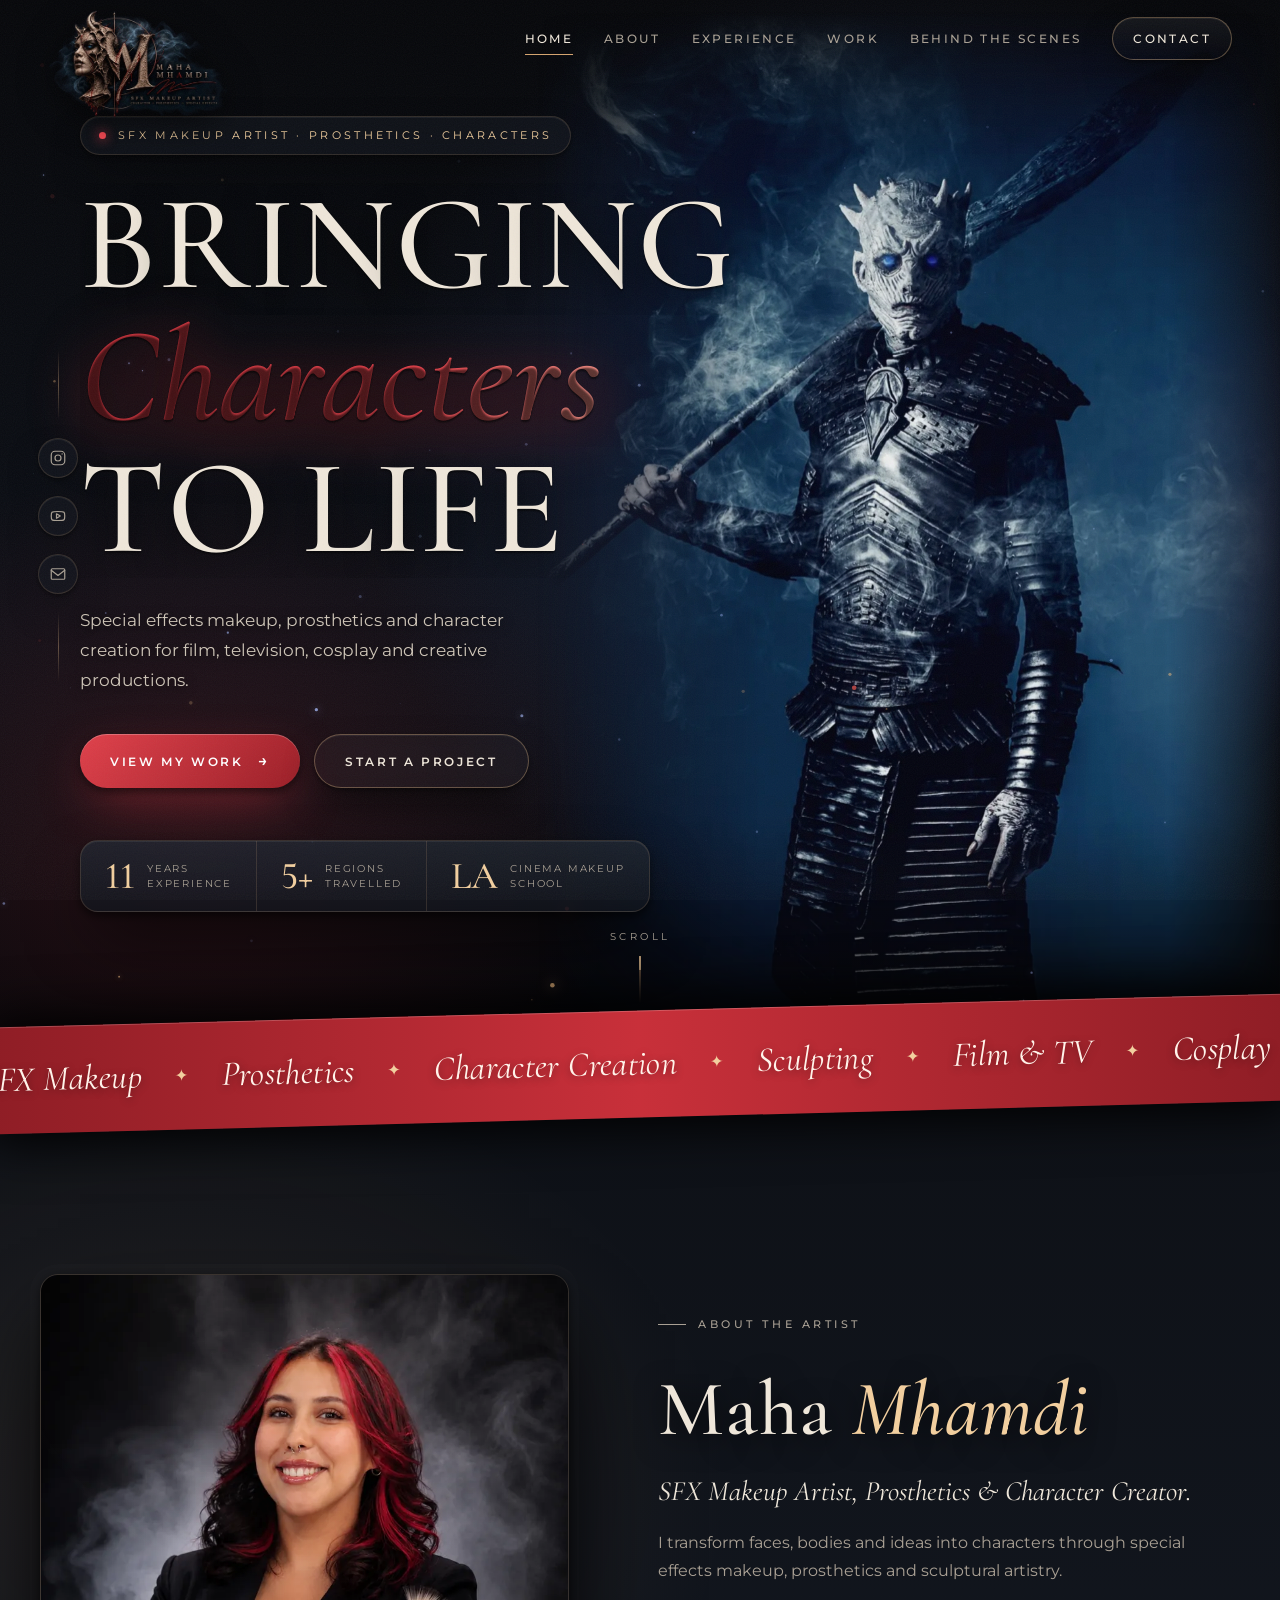
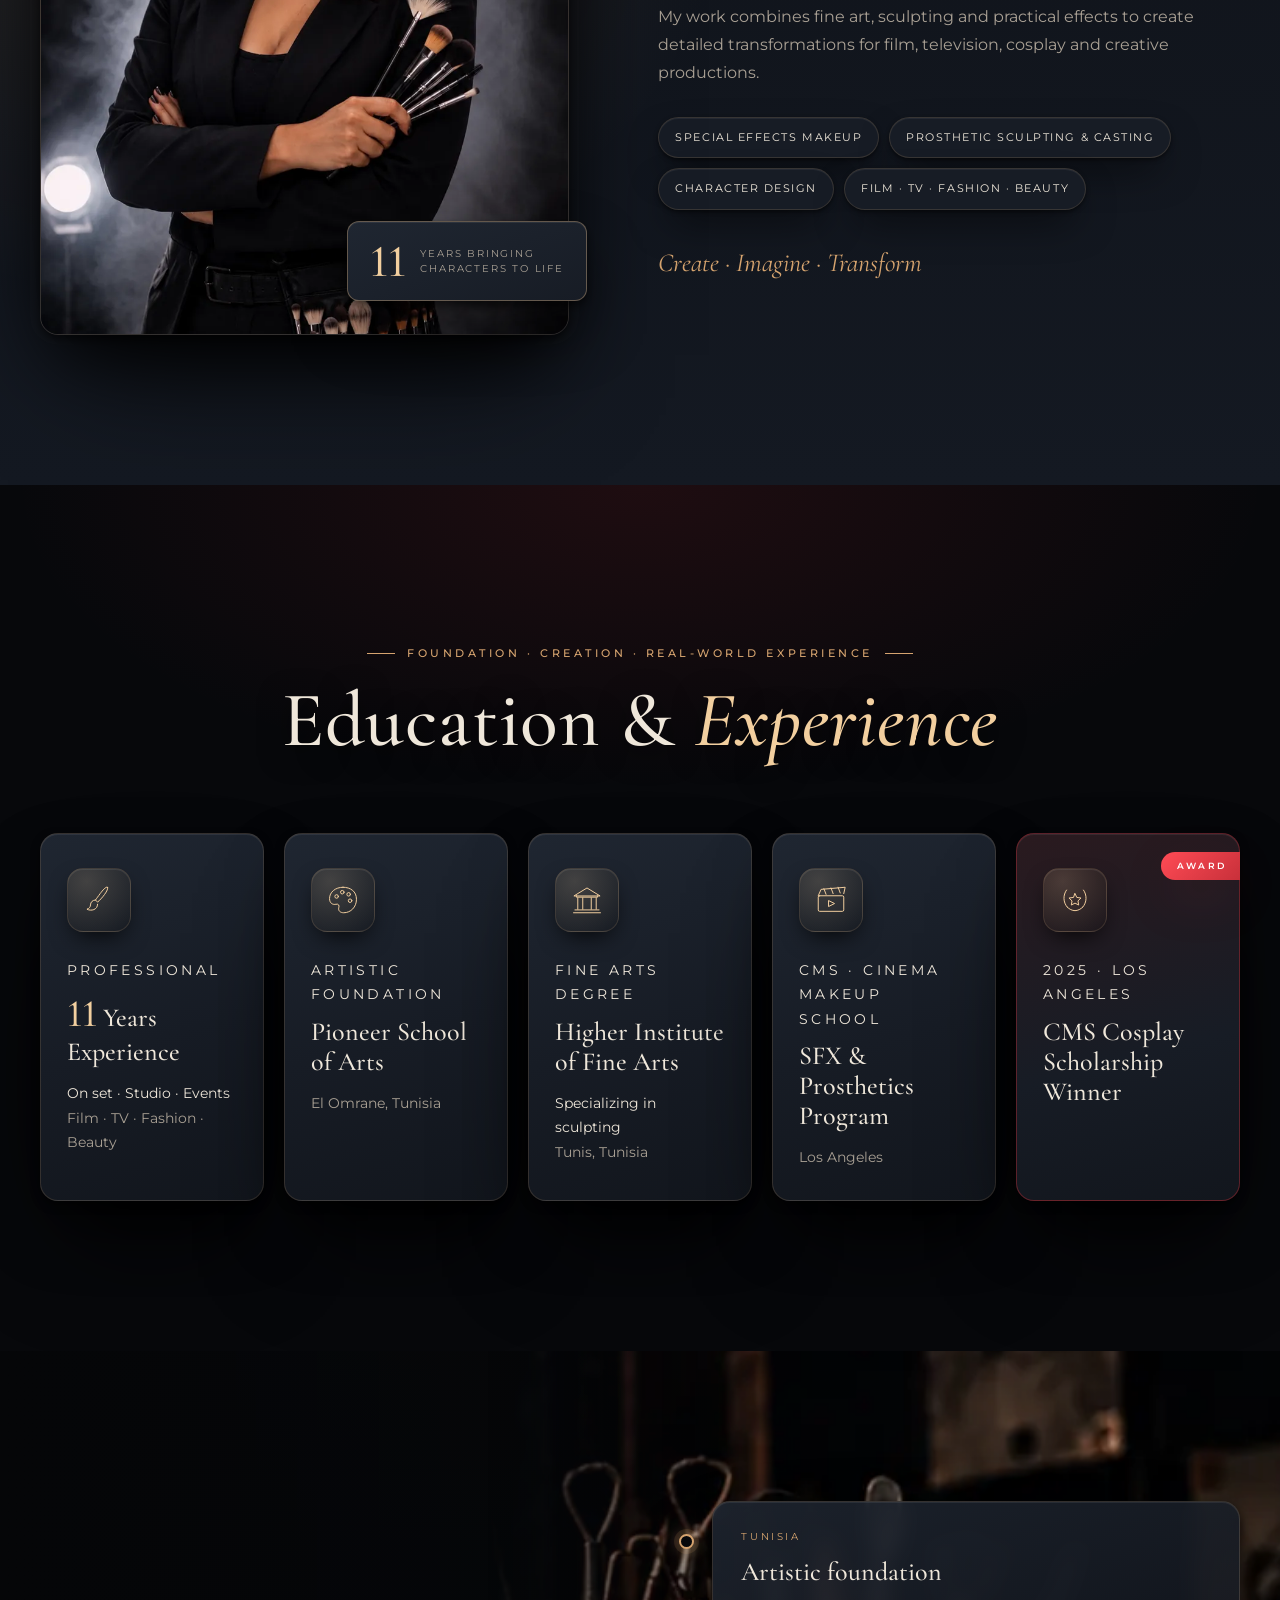
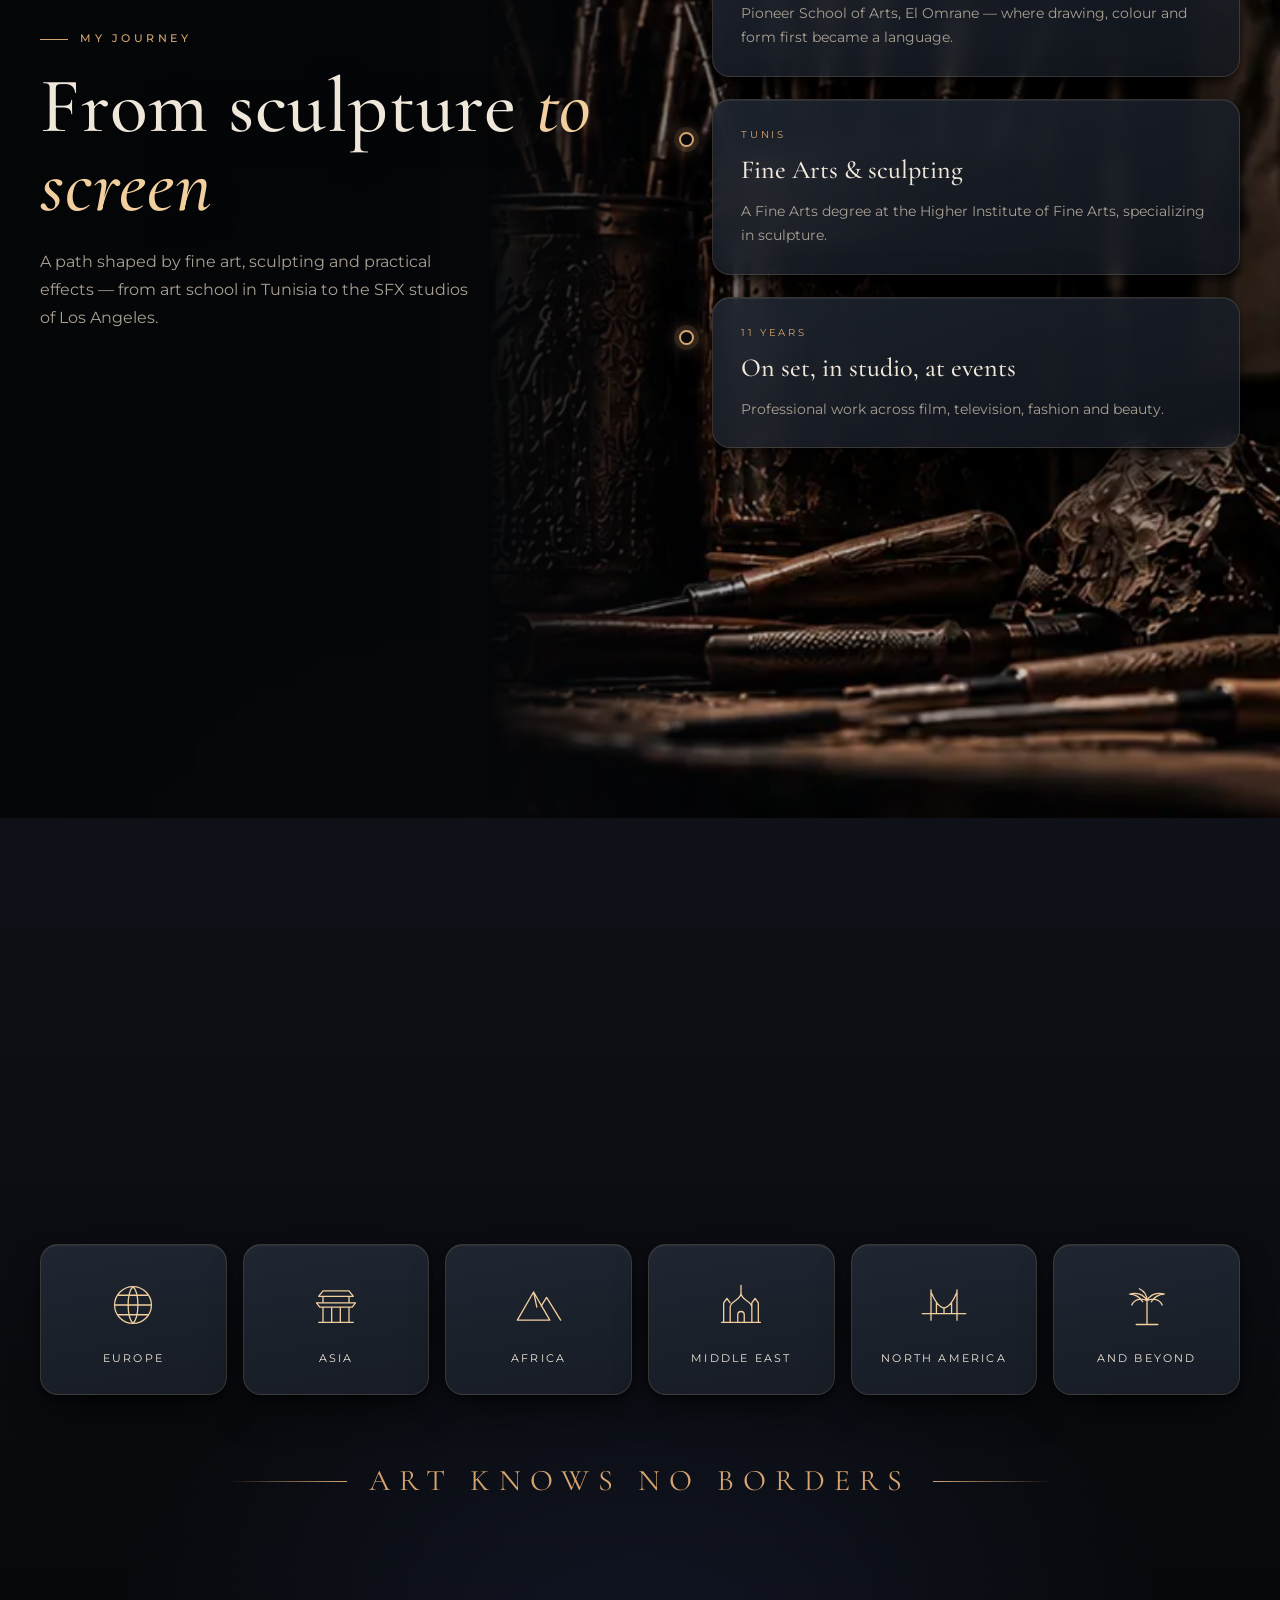
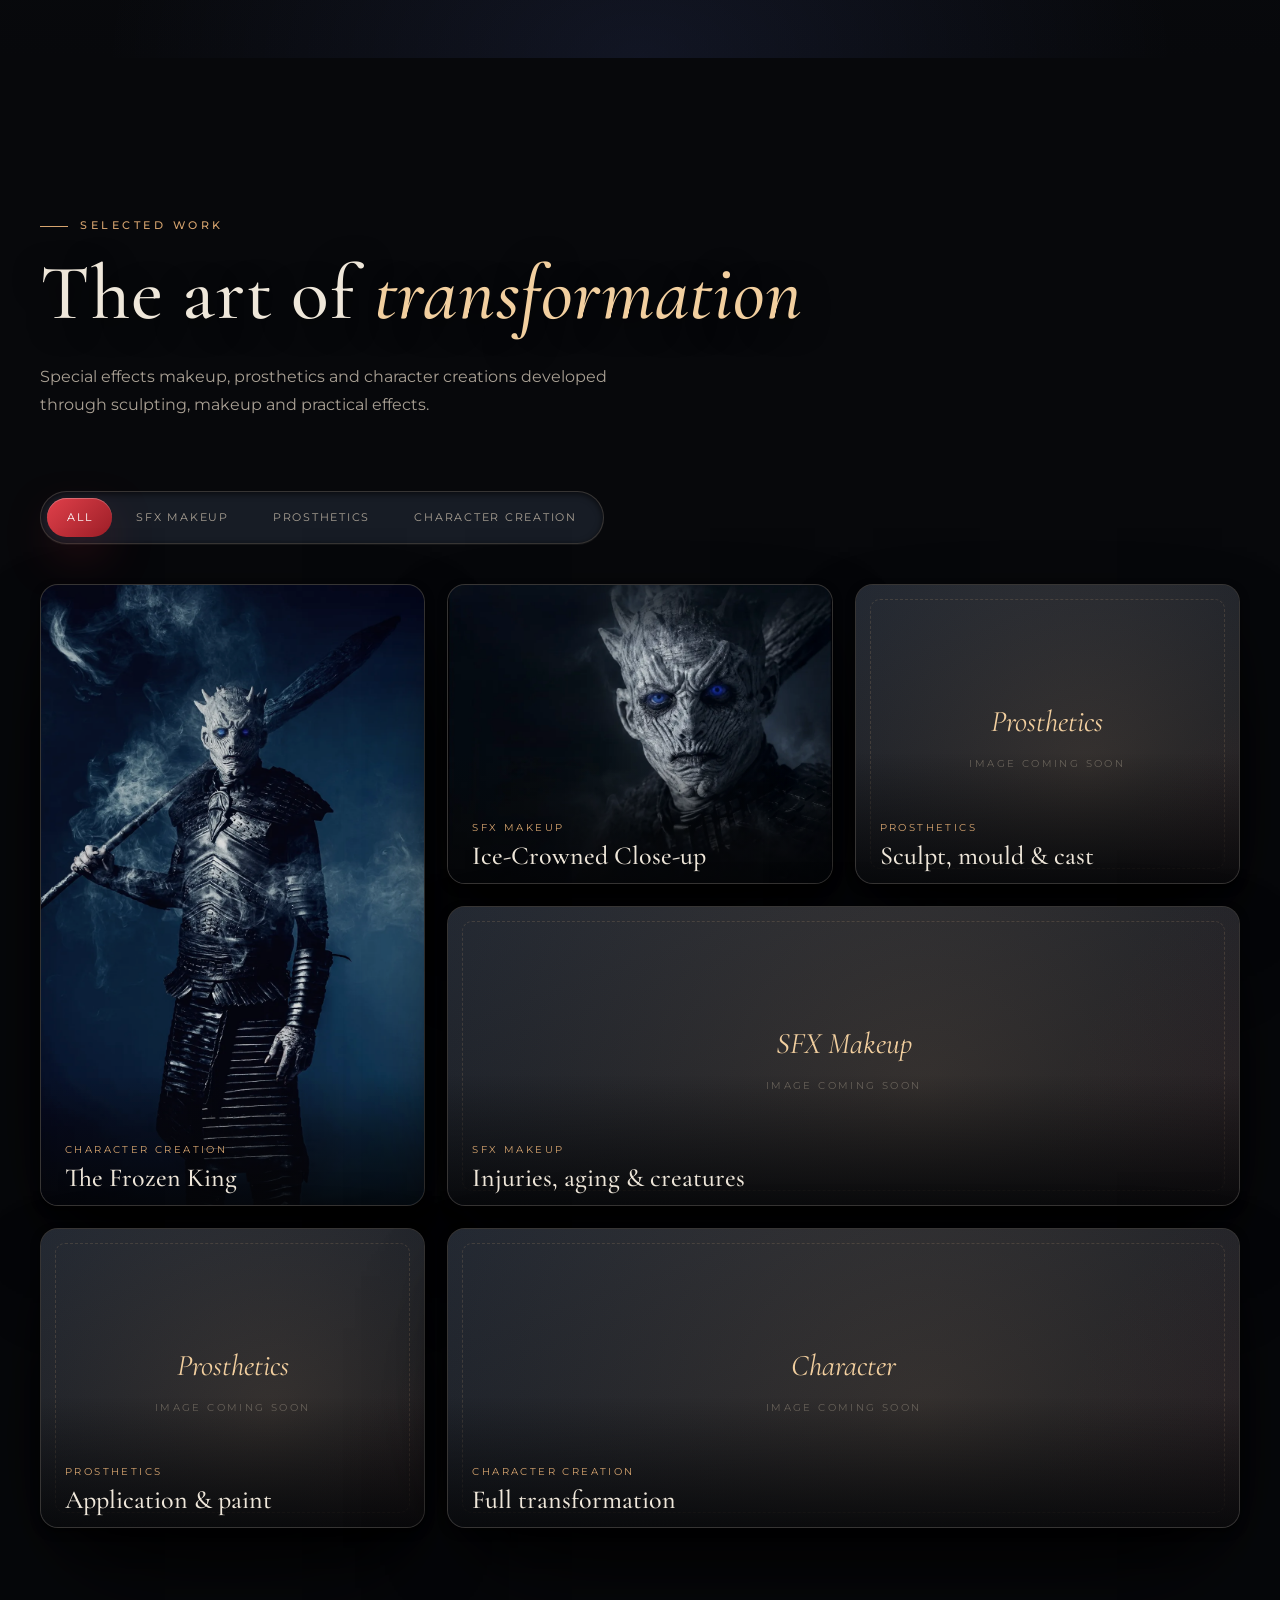
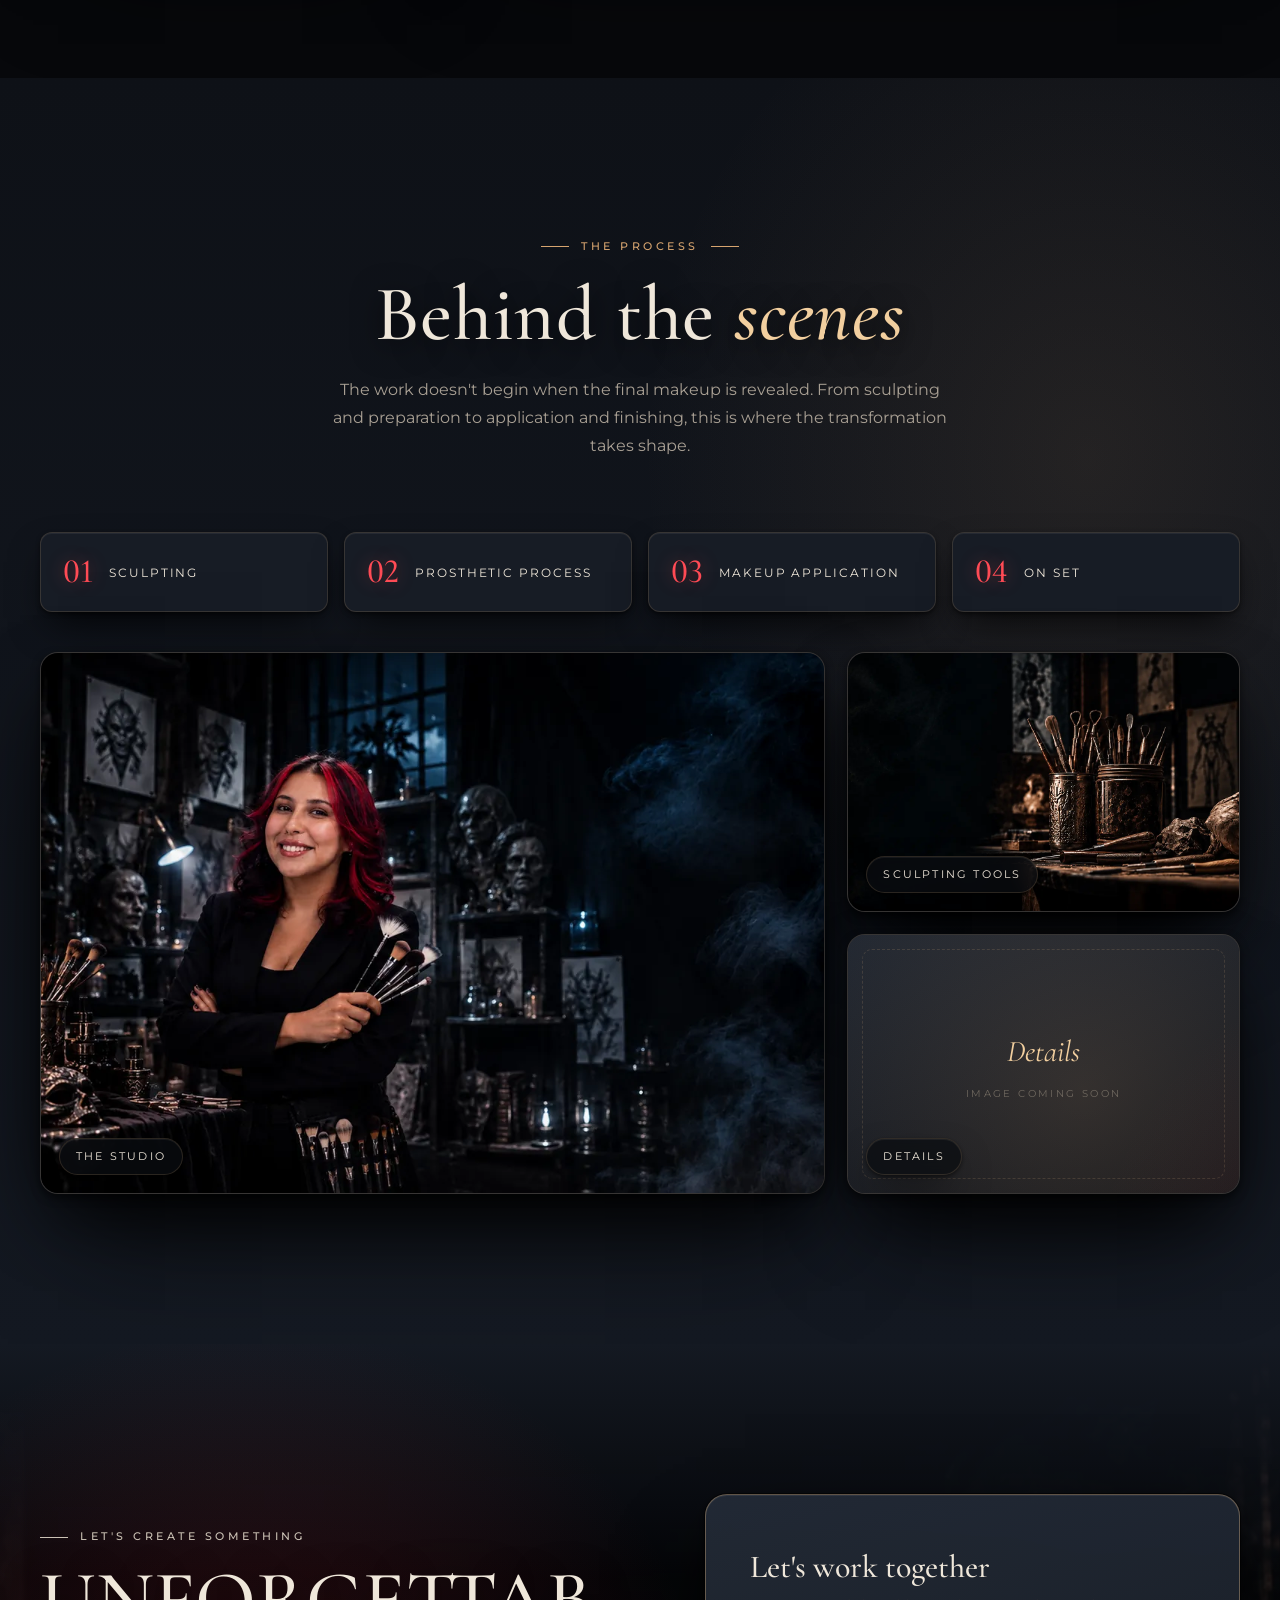
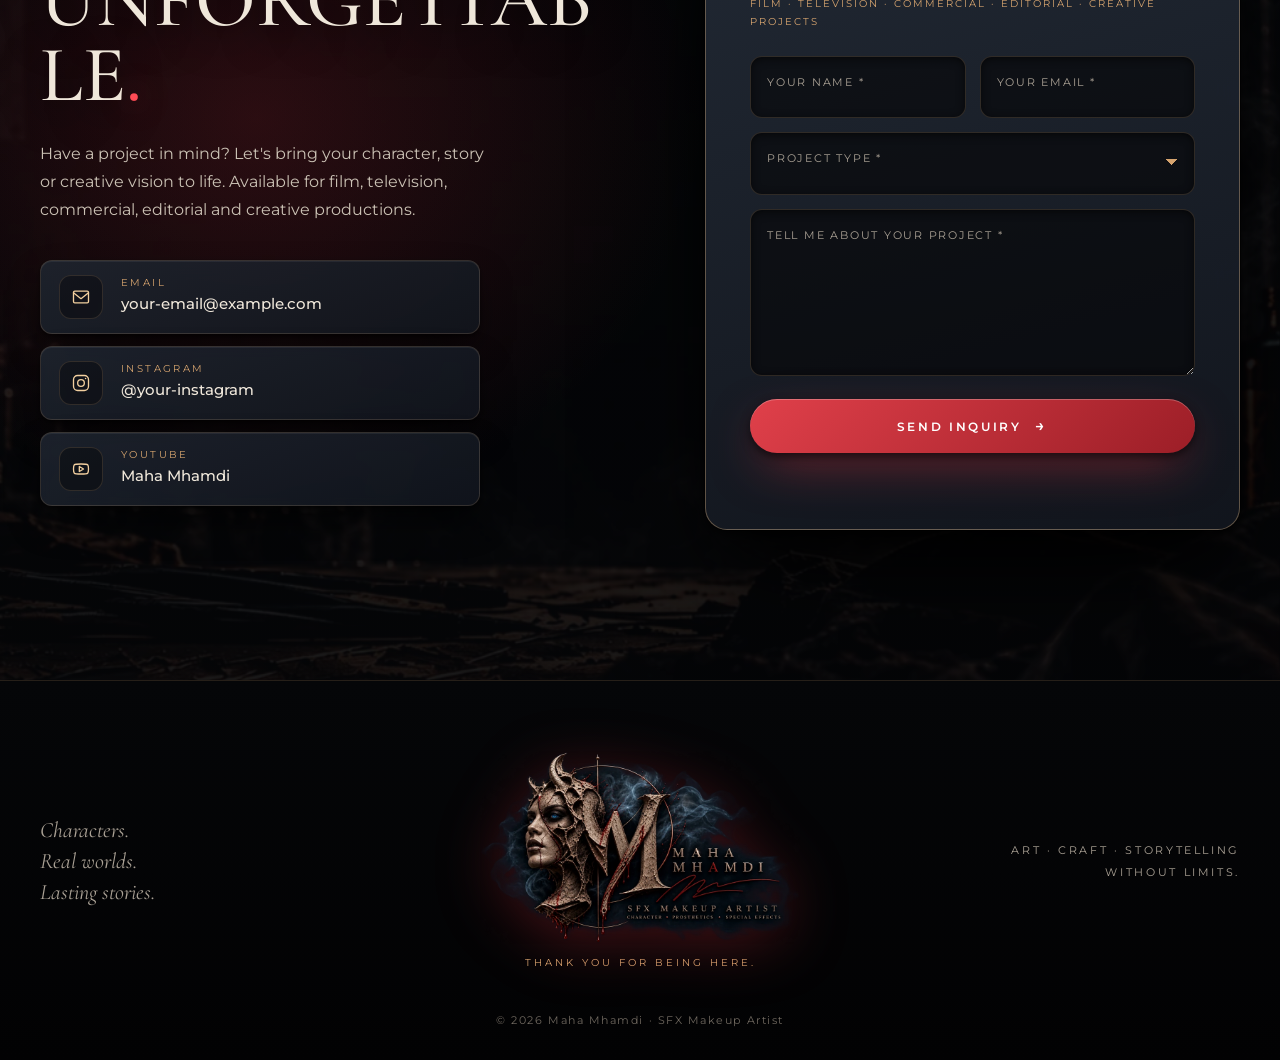
==== commit e73625f5: "Use the original Maha Mhamdi logo in header and footer Swap in the wide logo from the original site " ====
--- a/index.html
+++ b/index.html
@@ -23,8 +23,7 @@
 <!-- ================= NAVIGATION ================= -->
 <header class="site-header">
   <a href="#home" class="brand" aria-label="Maha Mhamdi — home">
-    <img src="assets/logo.webp" alt="" width="44" height="45">
-    <span class="brand-text">MAHA <em>MHAMDI</em></span>
+    <img src="assets/logo-sm.webp" alt="Maha Mhamdi — SFX Makeup Artist" width="420" height="253">
   </a>
 
   <nav class="nav" aria-label="Main">
@@ -470,7 +469,7 @@
   <div class="container footer-grid">
     <p class="footer-left">Characters.<br>Real worlds.<br>Lasting stories.</p>
     <div class="footer-center">
-      <img src="assets/logo.webp" alt="Maha Mhamdi logo" width="120" height="123" loading="lazy">
+      <img src="assets/logo.webp" alt="Maha Mhamdi — SFX Makeup Artist" width="900" height="542" loading="lazy">
       <p class="thanks">Thank you for being here.</p>
     </div>
     <p class="footer-right">Art · Craft · Storytelling<br>without limits.</p>
--- a/assets/styles.css
+++ b/assets/styles.css
@@ -132,9 +132,15 @@
   -webkit-backdrop-filter: blur(14px) saturate(140%);
   box-shadow: 0 1px 0 var(--line), 0 20px 40px -20px rgba(0, 0, 0, 0.9);
 }
-.brand { display: flex; align-items: center; gap: 12px; }
-.brand img { width: 44px; height: auto; filter: drop-shadow(0 4px 10px rgba(0,0,0,.8)); transition: transform 0.6s var(--ease); }
-.brand:hover img { transform: rotate(-8deg) scale(1.08); }
+.brand { display: flex; align-items: center; gap: 12px; align-self: flex-start; }
+.brand img {
+  width: 180px; height: auto; margin-top: 10px;
+  filter: drop-shadow(0 8px 18px rgba(0,0,0,.85));
+  transform-origin: left top;
+  transition: transform 0.5s var(--ease), margin 0.5s var(--ease), filter .4s;
+}
+.site-header.scrolled .brand img { transform: scale(.6); margin-top: 4px; }
+.brand:hover img { filter: drop-shadow(0 8px 22px rgba(200,48,58,.45)); }
 .brand-text { font-family: var(--serif); font-size: 20px; letter-spacing: 0.22em; font-weight: 500; }
 .brand-text em { font-style: normal; color: var(--gold); }
 
@@ -174,7 +180,8 @@
 
 @media (max-width: 960px) {
   .menu-toggle { display: block; }
-  .brand-text { font-size: 17px; }
+  .brand img { width: 140px; margin-top: 8px; }
+  .site-header.scrolled .brand img { transform: scale(.7); }
   .nav {
     position: fixed; inset: 0; z-index: 110;
     flex-direction: column; justify-content: center; gap: 26px;
@@ -799,7 +806,7 @@
 .footer-left { font-family: var(--serif); font-size: 22px; font-style: italic; line-height: 1.4; color: var(--muted); }
 .footer-right { text-align: right; font-size: 11px; letter-spacing: .24em; text-transform: uppercase; color: var(--muted); line-height: 2; }
 .footer-center { display: flex; flex-direction: column; align-items: center; gap: 10px; }
-.footer-center img { width: 120px; filter: drop-shadow(0 10px 30px rgba(200,48,58,.35)); animation: float 7s ease-in-out infinite; }
+.footer-center img { width: min(320px, 80vw); filter: drop-shadow(0 10px 30px rgba(200,48,58,.35)); animation: float 7s ease-in-out infinite; }
 .thanks { font-size: 10px; letter-spacing: .3em; text-transform: uppercase; color: var(--gold); }
 .copyright { text-align: center; margin-top: 40px; font-size: 11px; letter-spacing: .14em; color: var(--dim); }
 @media (max-width: 720px) {
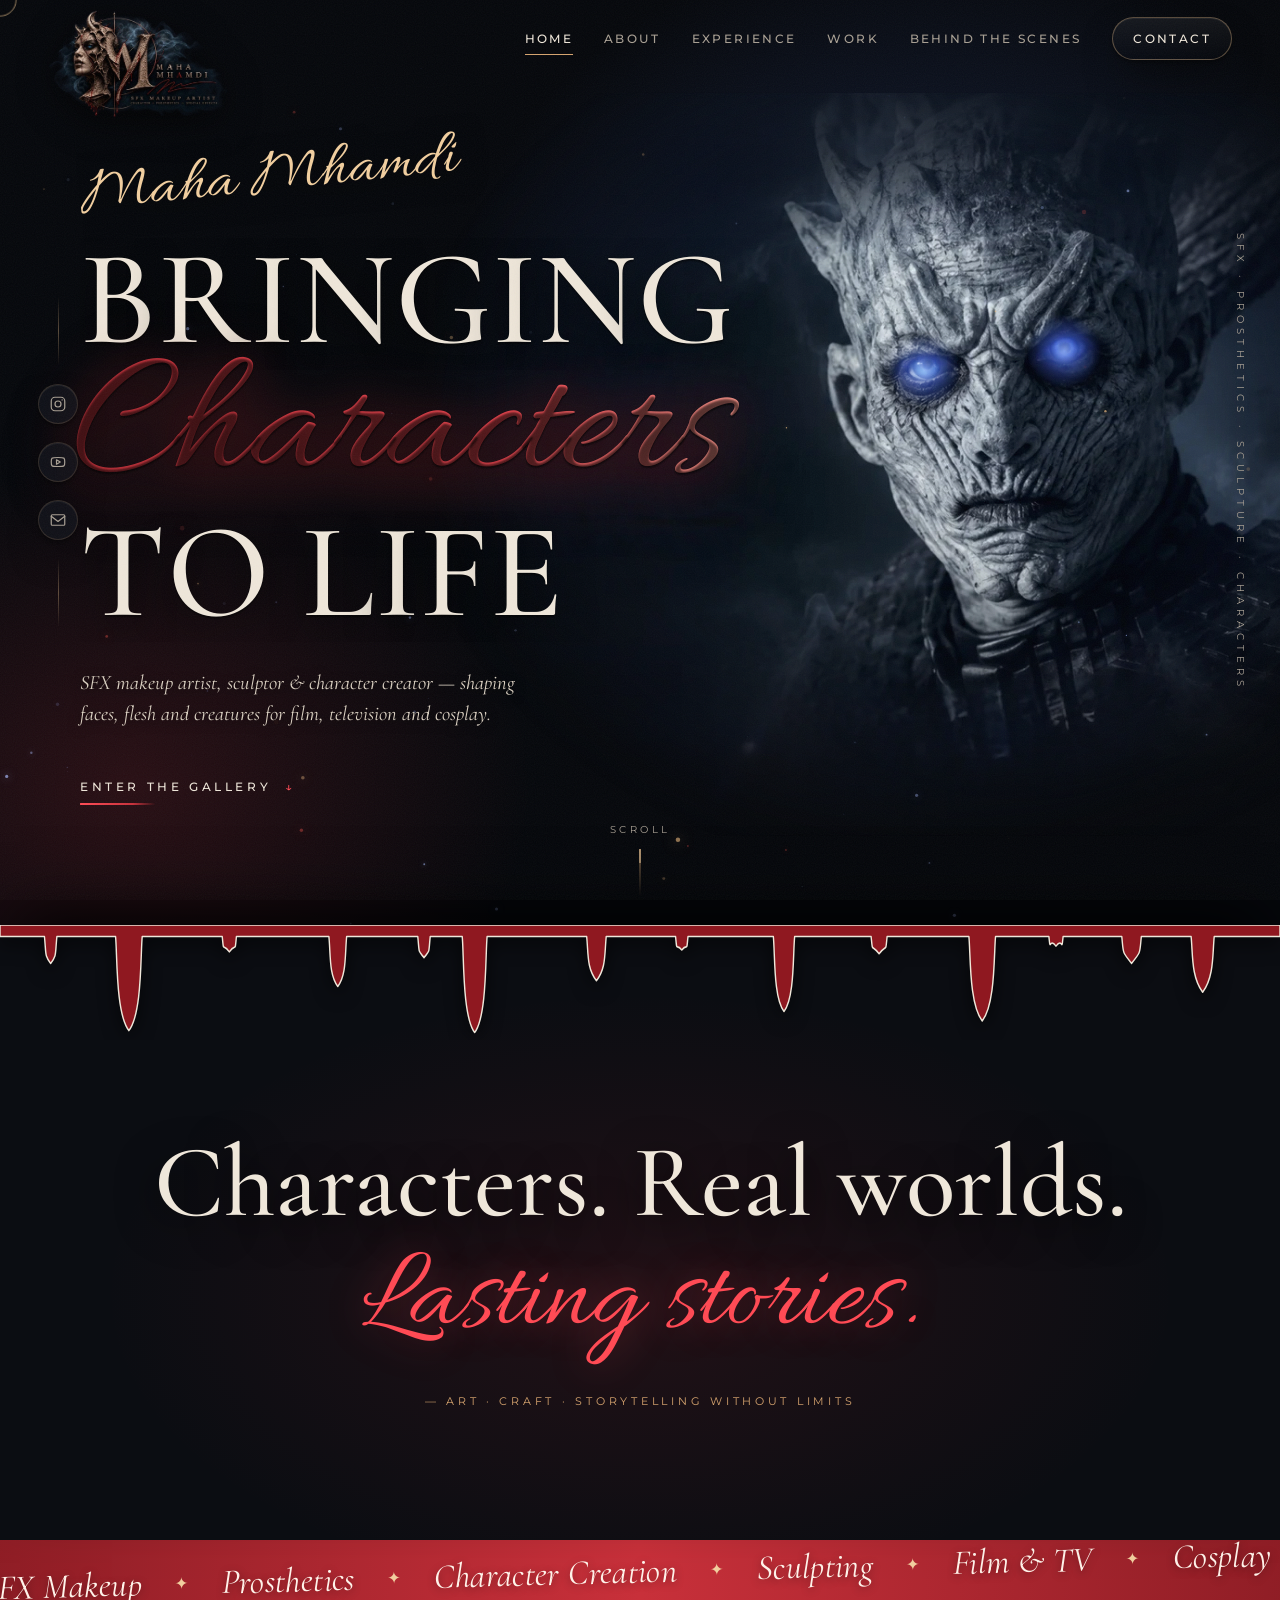
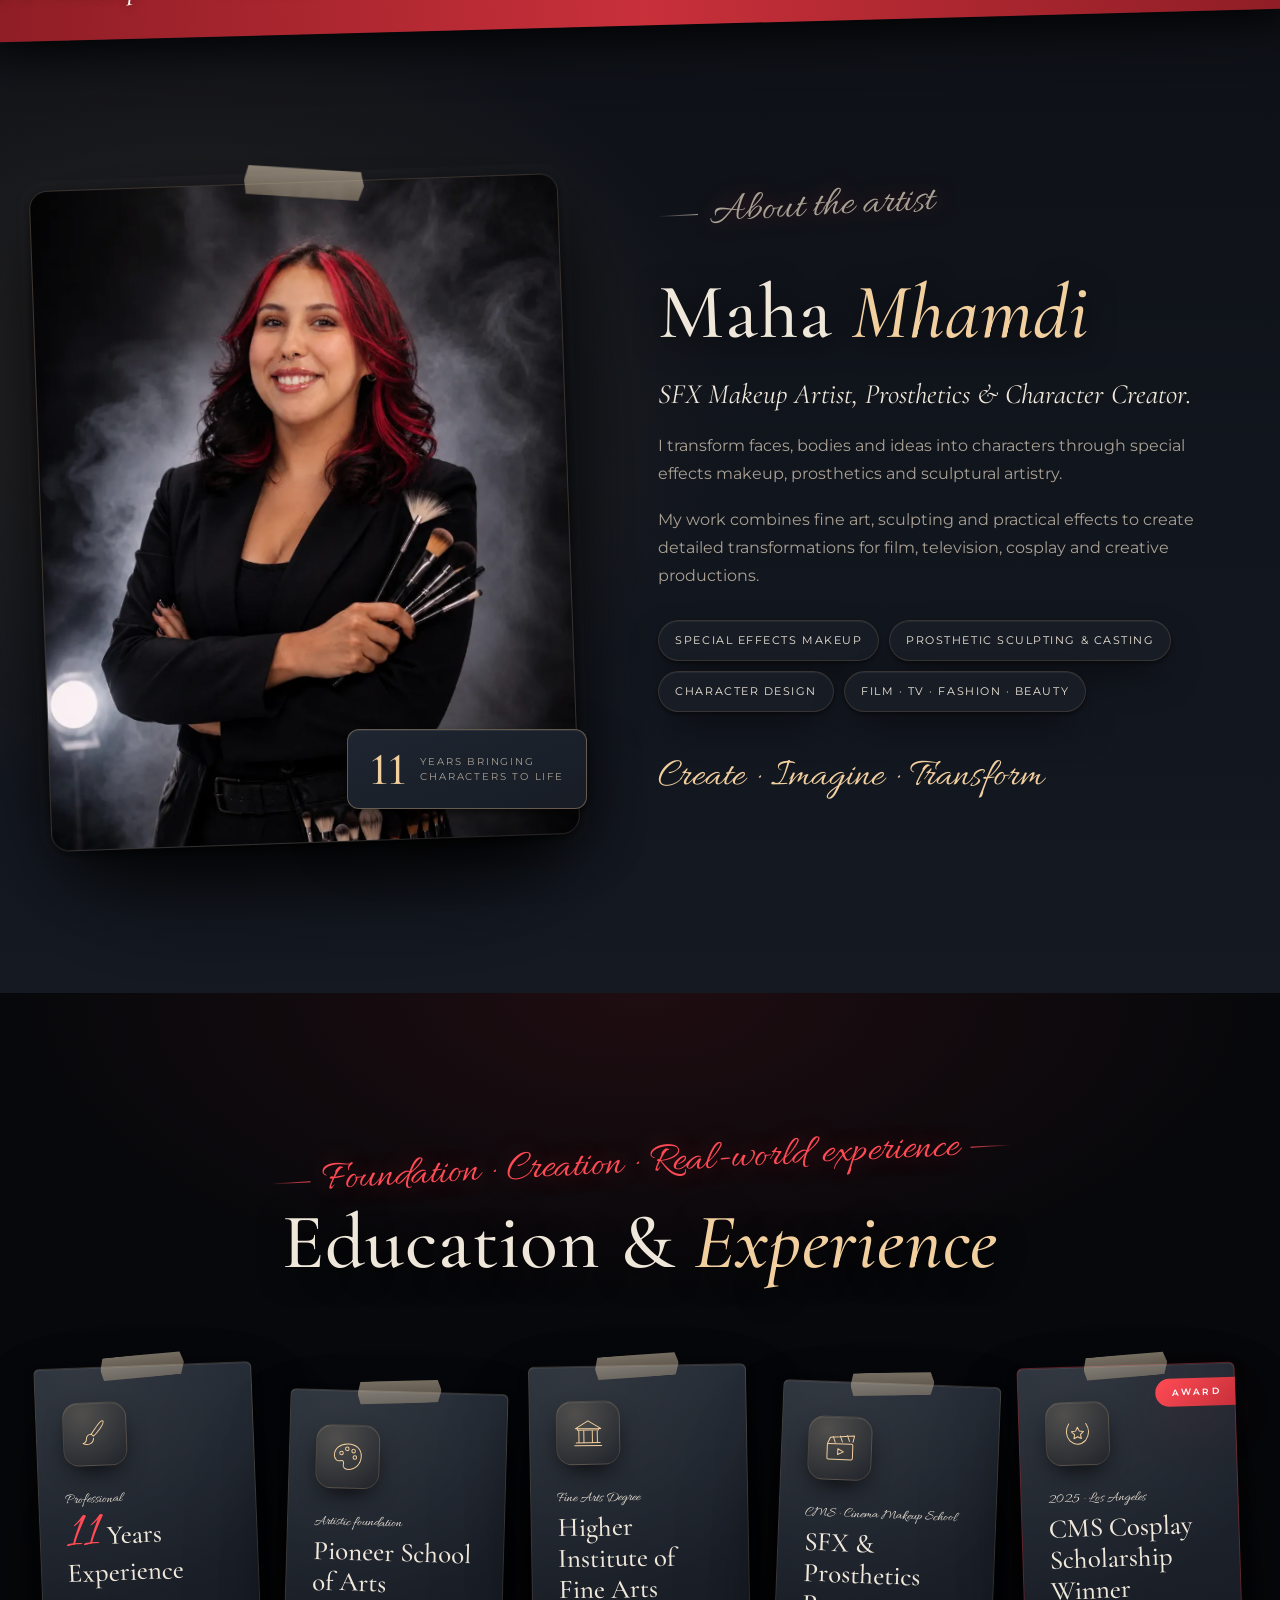
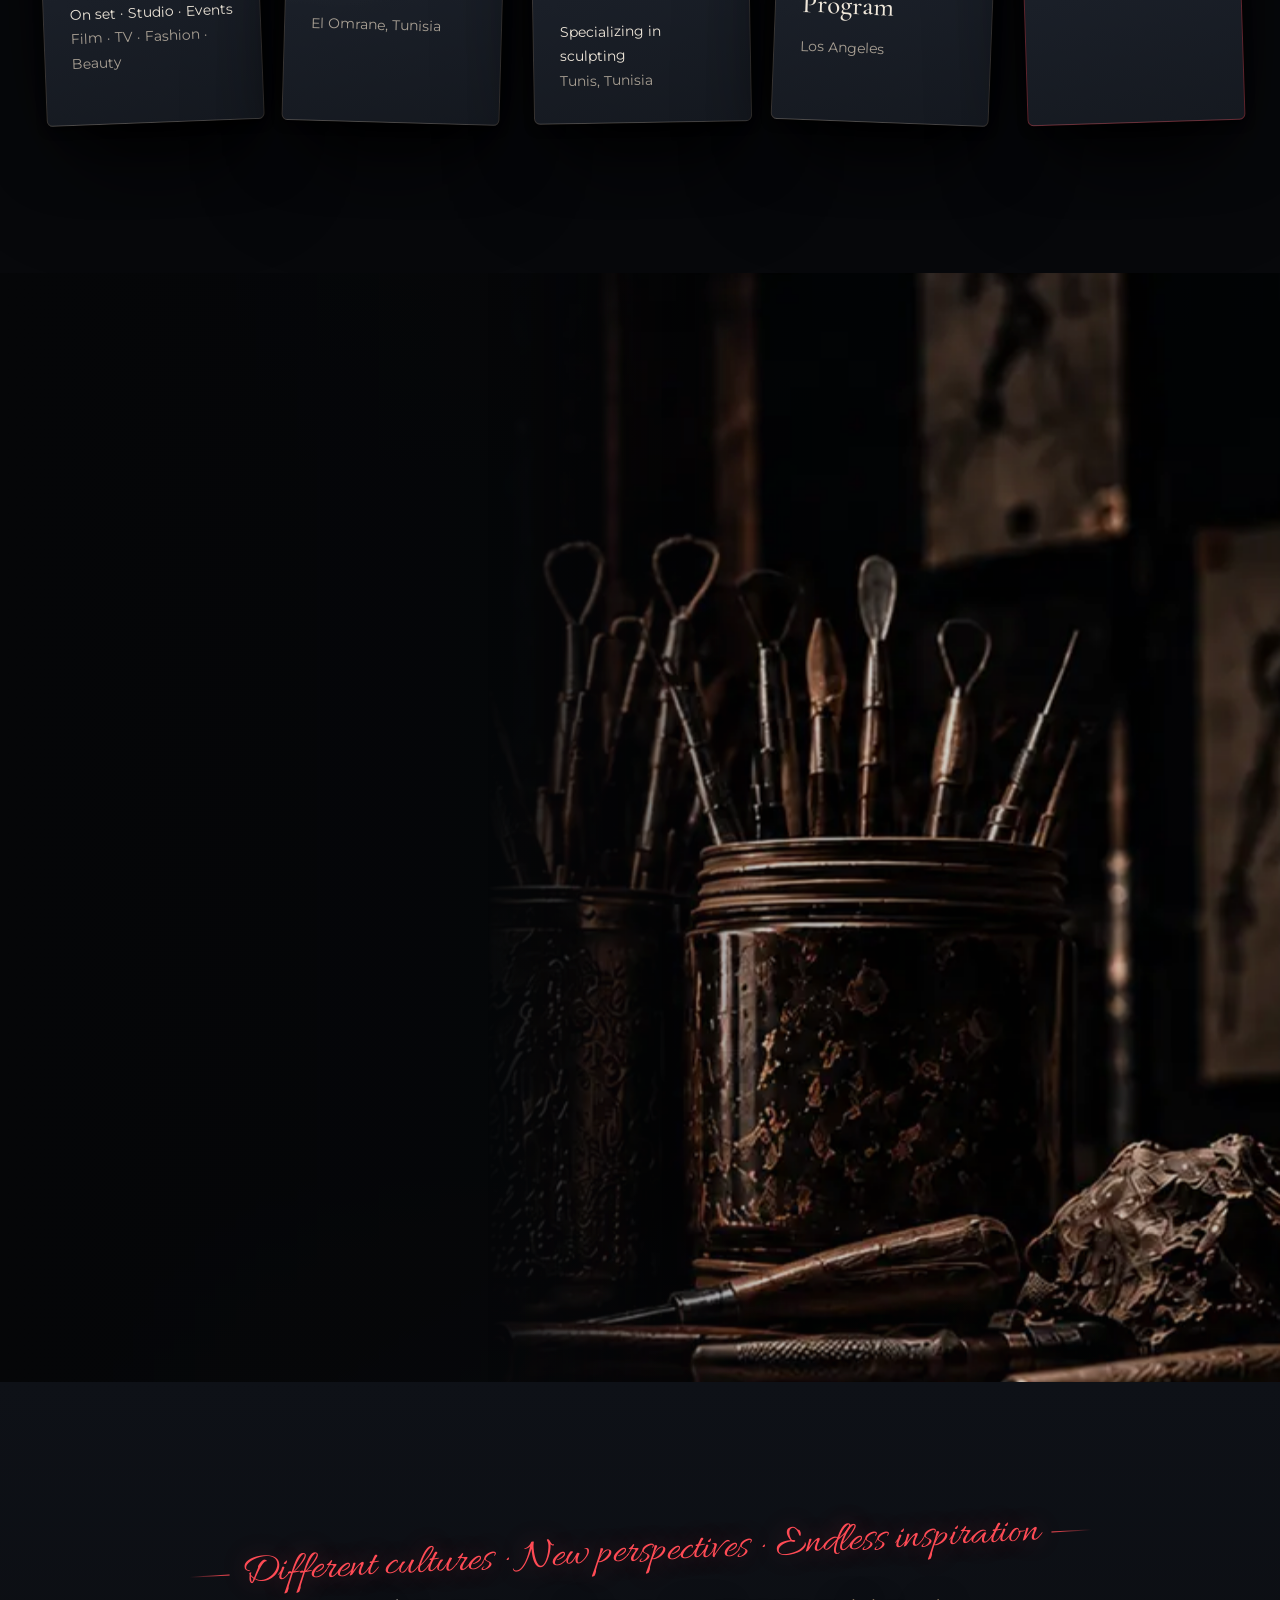
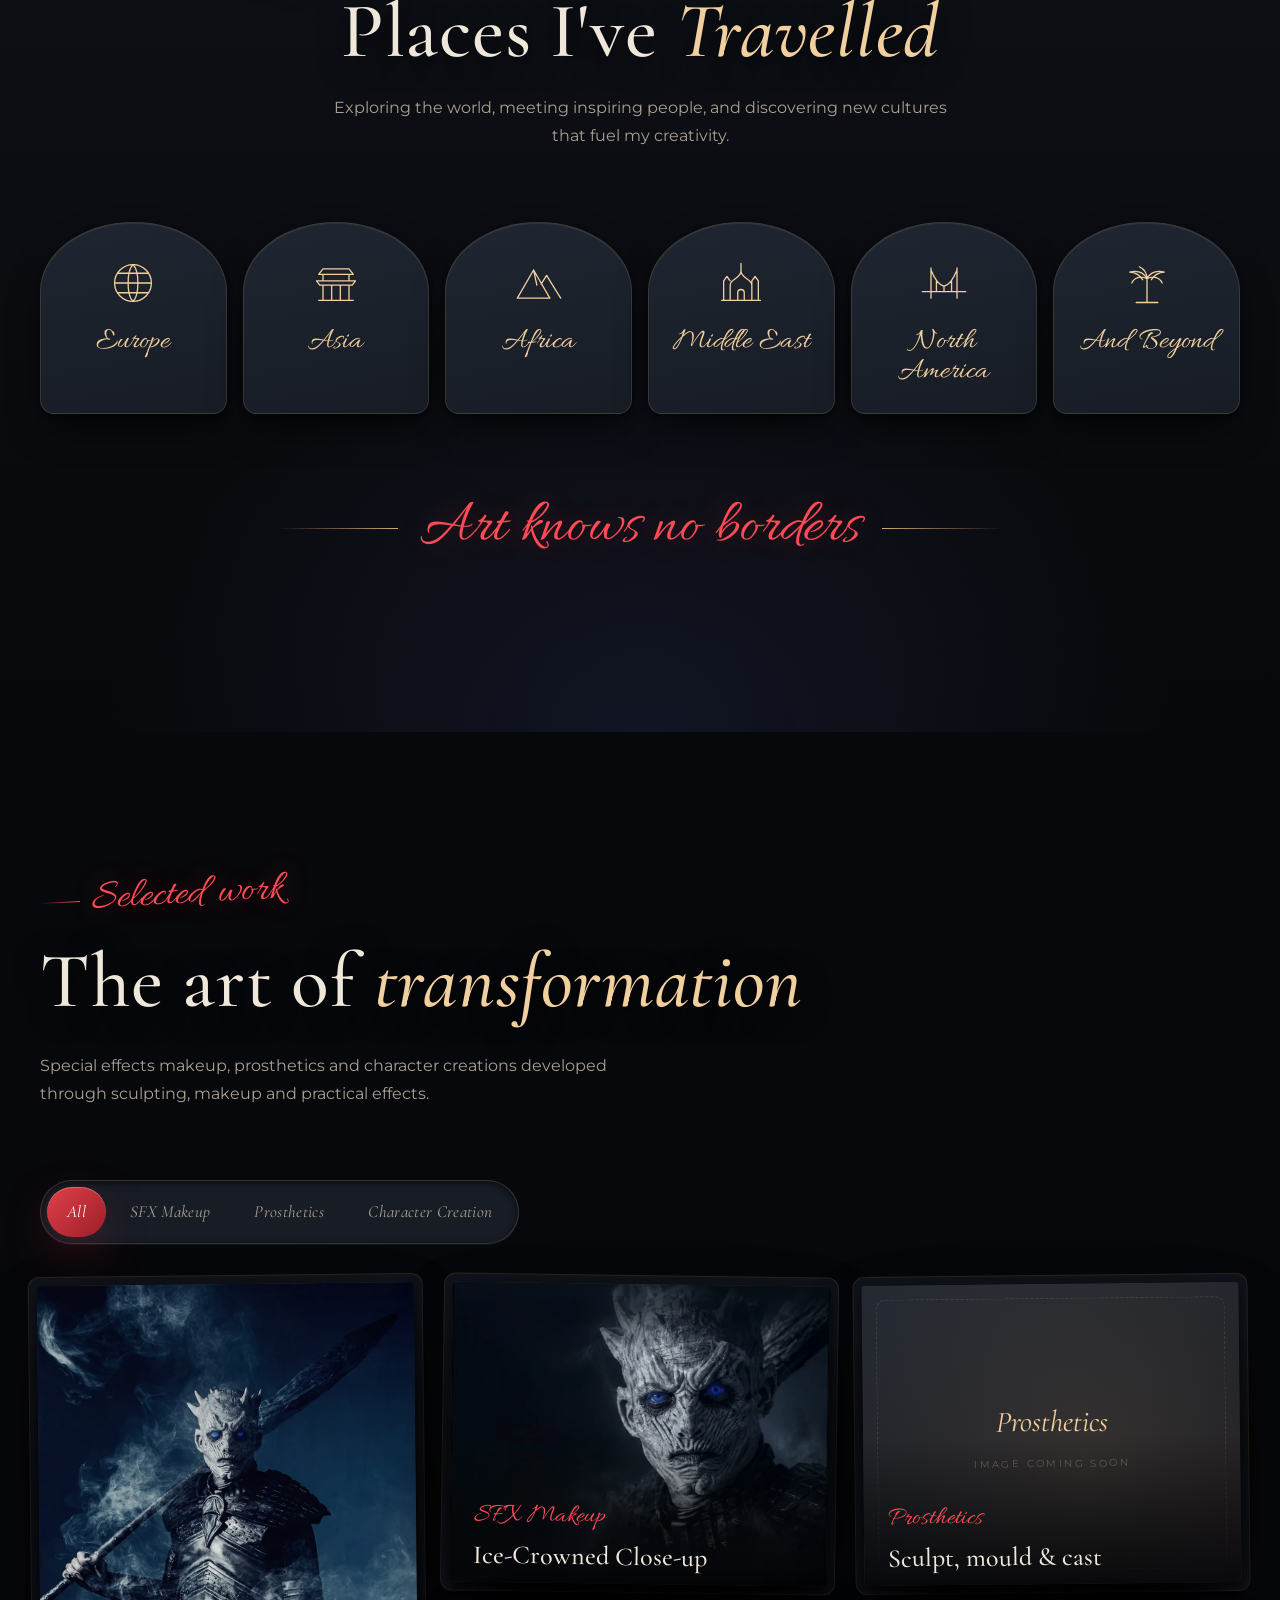
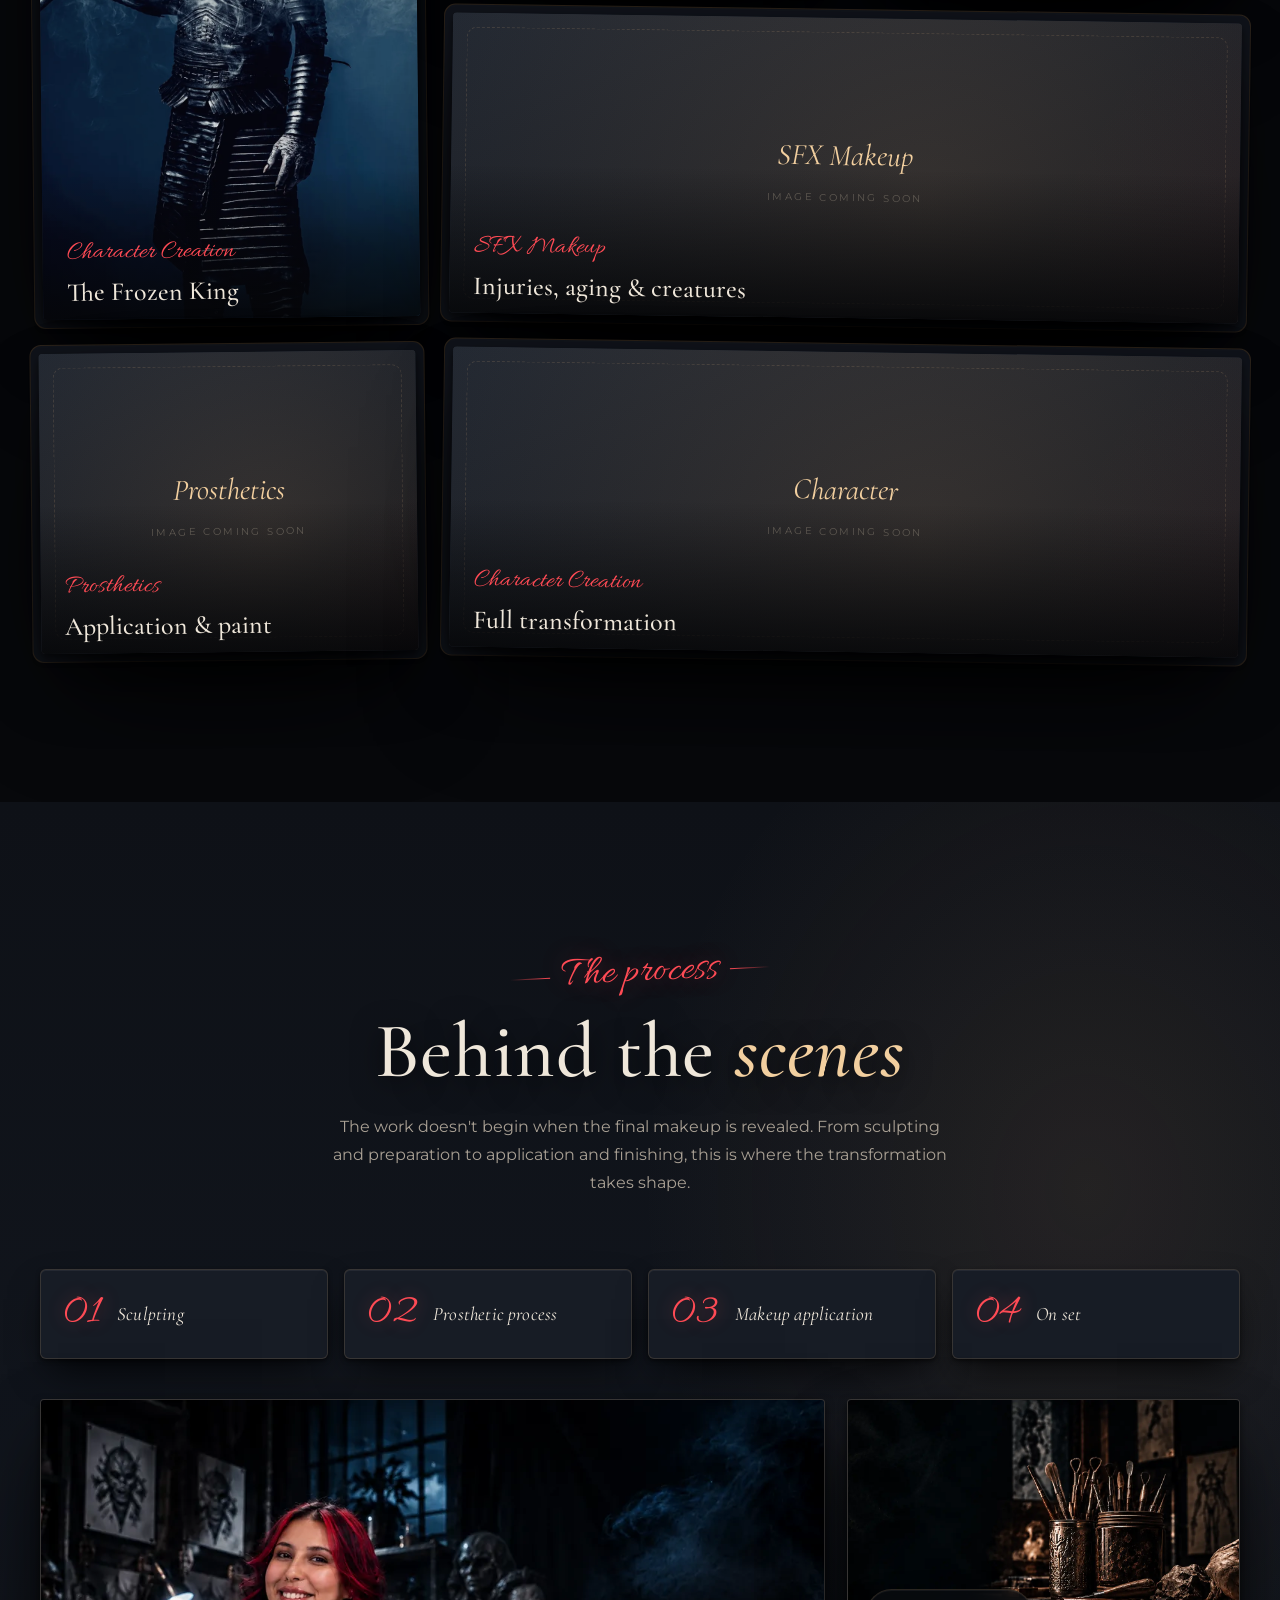
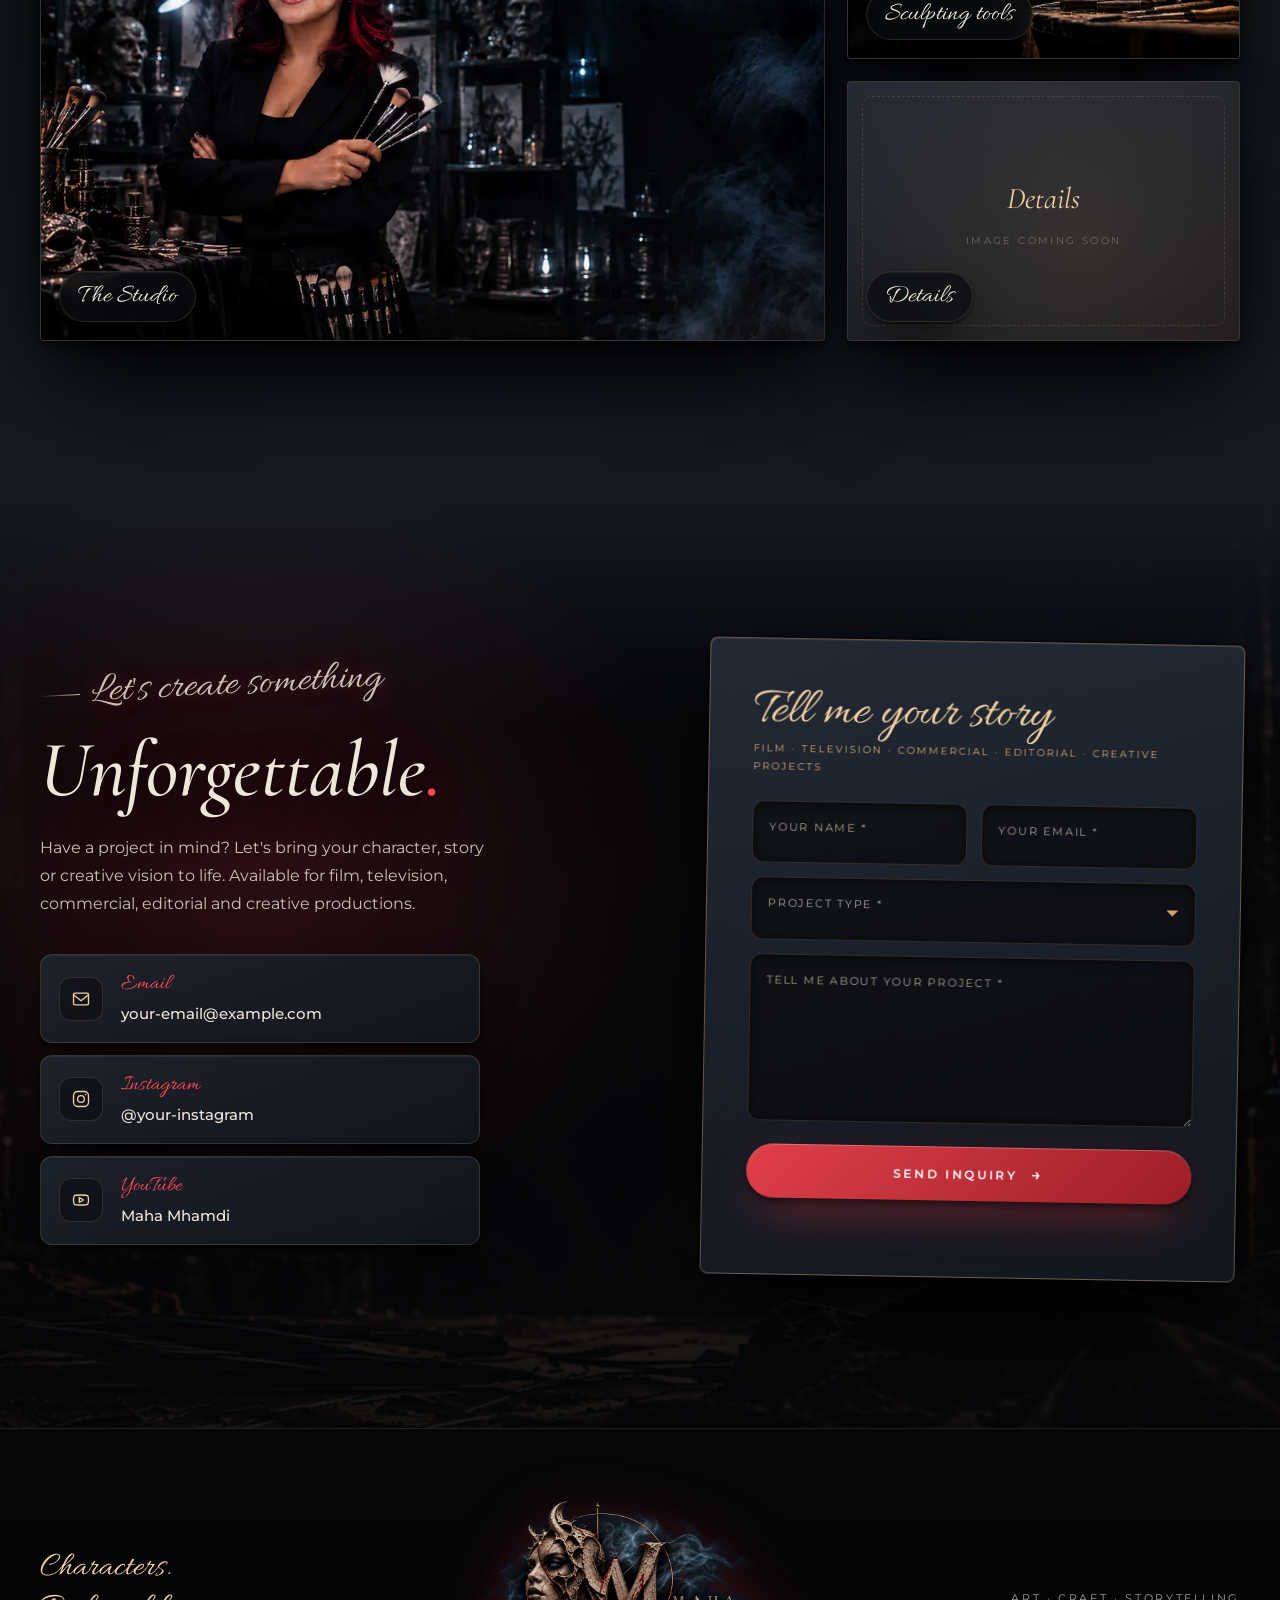
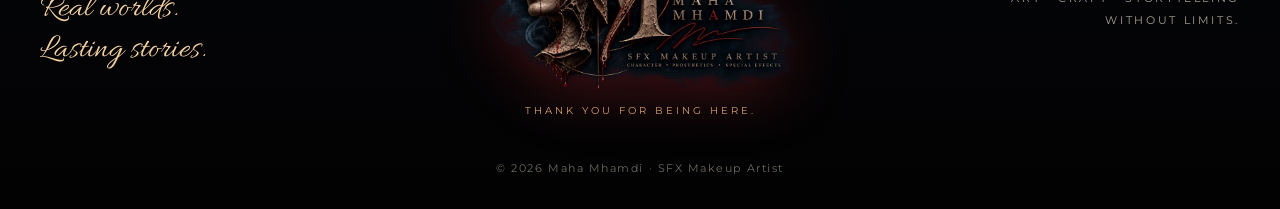
==== commit 1a00c9ea: "Give the site an artist's-portfolio feel and use the face close-up as hero - Hero now shows the larg" ====
--- a/index.html
+++ b/index.html
@@ -10,8 +10,8 @@
 
 <link rel="preconnect" href="https://fonts.googleapis.com">
 <link rel="preconnect" href="https://fonts.gstatic.com" crossorigin>
-<link href="https://fonts.googleapis.com/css2?family=Cormorant+Garamond:ital,wght@0,400;0,500;0,600;1,400;1,500&family=Montserrat:wght@300;400;500;600&display=swap" rel="stylesheet">
-<link rel="preload" as="image" href="assets/hero.webp">
+<link href="https://fonts.googleapis.com/css2?family=Allura&family=Cormorant+Garamond:ital,wght@0,400;0,500;0,600;1,400;1,500&family=Montserrat:wght@300;400;500;600&display=swap" rel="stylesheet">
+<link rel="preload" as="image" href="assets/hero-face.webp">
 <link rel="stylesheet" href="assets/styles.css">
 </head>
 
@@ -47,14 +47,16 @@
   <canvas class="hero-embers" aria-hidden="true"></canvas>
   <div class="hero-glow" aria-hidden="true"></div>
 
-  <div class="hero-media" data-parallax="0.18">
-    <div class="hero-frame">
-      <img src="assets/hero.webp" alt="Full-body character transformation by Maha Mhamdi: an icy, horned creature in dark armour" width="1100" height="1650">
+  <div class="hero-media" data-parallax="0.15">
+    <div class="hero-face">
+      <img src="assets/hero-face.webp" alt="Close-up of a horned, ice-cracked creature face with glowing blue eyes, created by Maha Mhamdi" width="966" height="801">
+      <span class="eye eye-l" aria-hidden="true"></span>
+      <span class="eye eye-r" aria-hidden="true"></span>
     </div>
   </div>
 
   <div class="hero-inner">
-    <p class="eyebrow reveal" style="--d:.1s"><span class="dot"></span>SFX Makeup Artist · Prosthetics · Characters</p>
+    <p class="hero-signature" aria-hidden="true">Maha Mhamdi</p>
 
     <h1 class="hero-title" aria-label="Bringing characters to life">
       <span class="line"><span class="split">Bringing</span></span>
@@ -63,21 +65,16 @@
     </h1>
 
     <p class="hero-intro reveal" style="--d:.9s">
-      Special effects makeup, prosthetics and character creation for
-      film, television, cosplay and creative productions.
+      SFX makeup artist, sculptor &amp; character creator —
+      shaping faces, flesh and creatures for film, television and cosplay.
     </p>
 
     <div class="hero-actions reveal" style="--d:1.05s">
-      <a href="#work" class="btn btn-primary magnetic"><span>View my work</span><i class="arrow" aria-hidden="true">→</i></a>
-      <a href="#contact" class="btn btn-ghost magnetic"><span>Start a project</span></a>
-    </div>
-
-    <ul class="hero-stats reveal" style="--d:1.2s">
-      <li><strong data-count="11">0</strong><span>Years<br>experience</span></li>
-      <li><strong data-count="5" data-suffix="+">0</strong><span>Regions<br>travelled</span></li>
-      <li><strong>LA</strong><span>Cinema Makeup<br>School</span></li>
-    </ul>
-  </div>
+      <a href="#work" class="ink-link"><span>Enter the gallery</span><i aria-hidden="true">↓</i></a>
+    </div>
+  </div>
+
+  <p class="hero-vertical" aria-hidden="true">SFX · Prosthetics · Sculpture · Characters</p>
 
   <div class="hero-social" aria-label="Social links">
     <span class="rule"></span>
@@ -96,6 +93,19 @@
   <a href="#about" class="scroll-cue" aria-label="Scroll to About">
     <span>Scroll</span><i></i>
   </a>
+</section>
+
+<!-- ================= STATEMENT ================= -->
+<section class="statement" aria-label="Artist statement">
+  <svg class="drips" viewBox="0 0 1440 120" preserveAspectRatio="none" aria-hidden="true">
+    <path d="M0 0H1440V12L1366 12C1364 30 1366 54 1353 70C1340 54 1342 30 1340 12L1284 12C1282 30 1284 27 1273 40C1262 27 1264 30 1262 12L1196 12C1194 30 1196 12 1188 22C1180 12 1182 30 1180 12L1120 12C1118 30 1120 82 1105 100C1090 82 1092 30 1090 12L998 12C996 30 998 19 989 30C980 19 982 30 980 12L894 12C892 30 894 76 882 90C870 76 872 30 870 12L774 12C772 30 774 18 767 26C760 18 762 30 760 12L682 12C680 30 682 45 671 58C660 45 662 30 660 12L548 12C546 30 548 95 534 112C520 95 522 30 520 12L484 12C482 30 484 26 477 34C470 26 472 30 470 12L390 12C388 30 390 52 380 64C370 52 372 30 370 12L266 12C264 30 266 18 258 28C250 18 252 30 250 12L160 12C158 30 160 92 145 110C130 92 132 30 130 12L64 12C62 30 64 32 57 40C50 32 52 30 50 12L0 12Z"/>
+  </svg>
+  <p class="statement-text">
+    <span class="w">Characters.</span>
+    <span class="w">Real</span> <span class="w">worlds.</span>
+    <span class="w accent">Lasting</span> <span class="w accent">stories.</span>
+  </p>
+  <p class="statement-sign reveal">— art · craft · storytelling without limits</p>
 </section>
 
 <!-- ================= MARQUEE ================= -->
@@ -141,6 +151,7 @@
       </ul>
 
       <p class="signature reveal" style="--d:.48s">Create · Imagine · Transform</p>
+      <p class="about-sign reveal" style="--d:.56s" aria-hidden="true">Maha</p>
     </div>
   </div>
 </section>
@@ -424,7 +435,7 @@
     </div>
 
     <form class="contact-form reveal" style="--d:.2s" novalidate>
-      <h3>Let's work together</h3>
+      <h3 class="script-title">Tell me your story</h3>
       <p class="form-sub">Film · Television · Commercial · Editorial · Creative projects</p>
 
       <div class="field-row">
@@ -478,6 +489,8 @@
 </footer>
 
 <!-- Lightbox -->
+<div class="cursor" aria-hidden="true"></div>
+
 <div class="lightbox" role="dialog" aria-modal="true" aria-label="Image viewer" hidden>
   <button class="lightbox-close" aria-label="Close">×</button>
   <img alt="">
--- a/assets/styles.css
+++ b/assets/styles.css
@@ -843,3 +843,232 @@
   .reveal, .reveal-side, .hero-title .char { opacity: 1; transform: none; }
   .hero-embers { display: none; }
 }
+
+/* =========================================================
+   ARTIST LAYER — handwritten accents, painterly details
+   ========================================================= */
+:root { --script: "Allura", "Segoe Script", cursive; }
+
+/* Section labels become handwritten notes */
+.section-label {
+  font-family: var(--script);
+  font-size: clamp(30px, 3.4vw, 42px);
+  font-weight: 400; letter-spacing: 0; text-transform: none;
+  color: var(--red-2);
+  line-height: 1;
+  text-shadow: 0 0 24px rgba(255, 75, 85, .35);
+  transform: rotate(-3deg);
+  transform-origin: left center;
+}
+.reveal.in.section-label { transform: rotate(-3deg); }
+.section-label::before, .center .section-label::after { width: 40px; background: linear-gradient(90deg, transparent, currentColor); height: 1px; }
+.center .section-label::after { background: linear-gradient(270deg, transparent, currentColor); }
+.center .section-label { transform-origin: center; }
+
+/* ---------- Hero: the face ---------- */
+.hero {
+  background:
+    radial-gradient(ellipse 55% 70% at 72% 42%, rgba(60, 90, 170, 0.32), transparent 70%),
+    radial-gradient(ellipse 45% 50% at 10% 85%, rgba(200, 48, 58, 0.18), transparent 70%),
+    #05070b;
+}
+.hero-media { width: min(70vw, 1100px); right: -4vw; align-items: center; }
+.hero-face {
+  position: relative; width: 100%; aspect-ratio: 966 / 801;
+  -webkit-mask-image: radial-gradient(ellipse 62% 60% at 58% 46%, #000 45%, transparent 100%);
+  mask-image: radial-gradient(ellipse 62% 60% at 58% 46%, #000 45%, transparent 100%);
+  animation: heroIn 2.4s var(--ease) both;
+}
+.hero-face img { width: 100%; height: 100%; object-fit: cover; animation: kenburns 24s ease-in-out infinite alternate; transform-origin: 62% 40%; }
+.eye {
+  position: absolute; width: 9%; aspect-ratio: 1; border-radius: 50%;
+  translate: -50% -50%; pointer-events: none; mix-blend-mode: screen;
+  background: radial-gradient(circle, rgba(140, 170, 255, .9) 0%, rgba(80, 110, 255, .45) 25%, transparent 65%);
+  animation: eyeGlow 4s ease-in-out infinite;
+}
+.eye-l { left: 54.6%; top: 37.4%; }
+.eye-r { left: 70.2%; top: 34.8%; animation-delay: .15s; }
+@keyframes eyeGlow { 0%, 100% { opacity: .35; scale: .8; } 45% { opacity: 1; scale: 1.15; } 50% { opacity: .5; } 55% { opacity: 1; } }
+
+.hero-signature {
+  font-family: var(--script); font-size: clamp(44px, 5vw, 72px); line-height: 1;
+  color: var(--gold-2); transform: rotate(-6deg); transform-origin: left;
+  margin-bottom: -6px; padding-right: 20px; width: max-content;
+  text-shadow: 0 6px 30px rgba(0,0,0,.9);
+  clip-path: inset(-20% 100% -20% 0);
+  animation: write 2.2s cubic-bezier(.6,.1,.3,1) .2s forwards;
+}
+@keyframes write { to { clip-path: inset(-20% -10% -20% 0); } }
+
+.hero-title { margin: 14px 0 26px; }
+.hero-title .accent {
+  font-family: var(--script); font-style: normal; font-weight: 400;
+  font-size: 1.32em; line-height: .9; letter-spacing: 0;
+  padding: 0 .12em .05em 0; margin-left: -.04em;
+}
+.hero-title .line-accent { overflow: visible; margin: -.12em 0 -.08em; }
+.hero-intro { font-family: var(--serif); font-size: clamp(19px, 1.6vw, 23px); font-style: italic; line-height: 1.5; max-width: 440px; color: #ddd3c4; }
+
+.ink-link {
+  display: inline-flex; align-items: center; gap: 14px; position: relative; padding: 8px 0;
+  font-size: 12px; font-weight: 500; letter-spacing: .3em; text-transform: uppercase; color: var(--text);
+}
+.ink-link::after {
+  content: ""; position: absolute; left: 0; right: 0; bottom: 0; height: 2px; border-radius: 2px;
+  background: linear-gradient(90deg, var(--red-2), var(--red) 70%, transparent);
+  transform-origin: left; transform: scaleX(.35); transition: transform .7s var(--ease);
+}
+.ink-link:hover::after { transform: scaleX(1); }
+.ink-link i { font-style: normal; color: var(--red-2); animation: bob 2s ease-in-out infinite; }
+@keyframes bob { 50% { transform: translateY(5px); } }
+
+.hero-vertical {
+  position: absolute; z-index: 3; right: clamp(14px, 2.4vw, 36px); top: 50%;
+  writing-mode: vertical-rl; translate: 0 -50%;
+  font-size: 10px; letter-spacing: .5em; text-transform: uppercase; color: var(--muted);
+}
+
+/* ---------- Statement with blood drips ---------- */
+.statement {
+  position: relative; z-index: 5; text-align: center;
+  padding: clamp(150px, 16vw, 210px) 16px clamp(90px, 10vw, 130px);
+  background:
+    radial-gradient(ellipse 60% 70% at 50% 60%, rgba(200,48,58,.12), transparent 70%),
+    #0b0d12;
+  box-shadow: 0 -30px 60px -20px rgba(0,0,0,.9);
+}
+.drips { position: absolute; top: 0; left: 0; width: 100%; height: clamp(70px, 9vw, 120px); fill: url(#none); }
+.drips path {
+  fill: #8f1820;
+  filter: drop-shadow(0 6px 10px rgba(0,0,0,.6));
+  transform-origin: top; transform: scaleY(.12);
+  transition: transform 3.2s cubic-bezier(.5,0,.2,1);
+}
+.statement.in .drips path { transform: scaleY(1); }
+.statement-text {
+  font-family: var(--serif); font-weight: 500; font-size: clamp(44px, 8vw, 118px); line-height: 1.04;
+  max-width: 1100px; margin: 0 auto;
+}
+.statement-text .w {
+  display: inline-block; opacity: 0; filter: blur(14px); transform: translateY(30px);
+  transition: opacity 1.2s var(--ease), filter 1.2s var(--ease), transform 1.2s var(--ease);
+  text-shadow: 0 10px 40px rgba(0,0,0,.9);
+}
+.statement-text .w.accent { font-family: var(--script); font-weight: 400; color: var(--red-2); font-size: 1.12em; text-shadow: 0 0 40px rgba(255,75,85,.35); }
+.statement.in .w { opacity: 1; filter: none; transform: none; }
+.statement.in .w:nth-child(2) { transition-delay: .25s; }
+.statement.in .w:nth-child(3) { transition-delay: .5s; }
+.statement.in .w:nth-child(4) { transition-delay: .9s; }
+.statement.in .w:nth-child(5) { transition-delay: 1.15s; }
+.statement-sign { margin-top: 30px; font-size: 11px; letter-spacing: .34em; text-transform: uppercase; color: var(--gold); }
+
+/* ---------- About: signed portrait ---------- */
+.about-copy { position: relative; }
+.about-sign {
+  position: absolute; right: 0; bottom: -40px; z-index: -1;
+  font-family: var(--script); font-size: clamp(110px, 14vw, 200px); line-height: 1;
+  color: rgba(214, 164, 111, .08) !important; transform: rotate(-8deg) !important;
+  pointer-events: none; margin: 0 !important;
+}
+.signature { font-family: var(--script) !important; font-style: normal !important; font-size: 40px !important; color: var(--gold-2) !important; }
+.portrait-card { transform: rotate(-2deg) rotateX(var(--rx, 0deg)) rotateY(var(--ry, 0deg)); }
+.about-portrait::before {
+  content: ""; position: absolute; z-index: 3; top: -14px; left: 50%; width: 120px; height: 30px;
+  translate: -50% 0; rotate: 3deg;
+  background: linear-gradient(180deg, rgba(232, 214, 186, .55), rgba(200, 180, 150, .45));
+  box-shadow: 0 4px 10px rgba(0,0,0,.5);
+  clip-path: polygon(3% 0, 97% 4%, 100% 50%, 96% 100%, 2% 96%, 0 50%);
+}
+
+/* ---------- Experience: pinned paper notes ---------- */
+.exp-grid { gap: 28px; padding-top: 10px; }
+.exp-card {
+  background:
+    radial-gradient(circle at 20% 0%, rgba(255,240,215,.07), transparent 60%),
+    linear-gradient(170deg, #232a35 0%, #1a1f28 60%, #151920 100%);
+  border-radius: 6px;
+  rotate: var(--rot, 0deg);
+}
+.exp-card:nth-child(1) { --rot: -2.2deg; }
+.exp-card:nth-child(2) { --rot: 1.6deg; margin-top: 26px; }
+.exp-card:nth-child(3) { --rot: -1deg; }
+.exp-card:nth-child(4) { --rot: 2.2deg; margin-top: 18px; }
+.exp-card:nth-child(5) { --rot: -1.8deg; }
+.exp-card.in:hover { rotate: 0deg; transform: translateY(-12px) scale(1.03); z-index: 2; }
+.exp-card::after {
+  content: ""; position: absolute; top: -12px; left: 50%; width: 84px; height: 24px; translate: -50% 0; rotate: -4deg;
+  background: linear-gradient(180deg, rgba(232, 214, 186, .5), rgba(200, 180, 150, .4));
+  box-shadow: 0 3px 8px rgba(0,0,0,.5);
+  clip-path: polygon(4% 0, 96% 6%, 100% 50%, 95% 100%, 3% 94%, 0 50%);
+}
+.exp-card h3 { font-size: 27px; }
+.exp-card .big { font-family: var(--script); font-size: 2em; color: var(--red-2); line-height: .8; }
+.exp-kicker { font-family: var(--script); font-size: 26px; letter-spacing: 0; text-transform: none; color: var(--gold-2); line-height: 1.1; }
+.award-ribbon { top: 14px; }
+
+/* ---------- Journey ---------- */
+.timeline li { border-radius: 6px; }
+.timeline li:nth-child(odd) { rotate: -.6deg; }
+.timeline li:nth-child(even) { rotate: .6deg; }
+.t-meta { font-family: var(--script); font-size: 28px; letter-spacing: 0; text-transform: none; color: var(--red-2); line-height: 1; }
+
+/* ---------- Travel ---------- */
+.travel-card { border-radius: 50% 50% 14px 14px / 36% 36% 14px 14px; }
+.travel-card span { font-family: var(--script); font-size: 30px; letter-spacing: 0; text-transform: none; color: var(--gold-2); line-height: 1; }
+.borders { font-family: var(--script); text-transform: none; letter-spacing: 0; font-size: clamp(38px, 5vw, 62px); color: var(--red-2); text-shadow: 0 0 30px rgba(255,75,85,.3); }
+
+/* ---------- Work: gallery frames ---------- */
+.work-item { border-radius: 4px; border: 0; box-shadow: var(--shadow-lg), 0 0 0 8px #11141b, 0 0 0 9px rgba(214,164,111,.18); }
+.work-item:nth-child(even) { rotate: .8deg; }
+.work-item:nth-child(odd) { rotate: -.6deg; }
+.work-item.in:hover { rotate: 0deg; transform: translateY(-8px) scale(1.015); box-shadow: var(--shadow-lg), 0 0 0 8px #11141b, 0 0 0 9px rgba(214,164,111,.6), 0 40px 90px -20px rgba(214,164,111,.35); z-index: 2; }
+.work-grid { gap: 34px; }
+.work-item figcaption span { font-family: var(--script); font-size: 26px; letter-spacing: 0; text-transform: none; color: var(--red-2); }
+.filter { font-family: var(--serif); font-style: italic; font-size: 17px; letter-spacing: .02em; text-transform: none; }
+
+/* ---------- Behind the scenes ---------- */
+.process-step { border-radius: 6px; }
+.process-step b { font-family: var(--script); font-size: 44px; }
+.process-step span { font-family: var(--serif); font-style: italic; font-size: 19px; letter-spacing: .01em; text-transform: none; }
+.bts-item { border-radius: 4px; }
+.bts-item figcaption { font-family: var(--script); font-size: 26px; letter-spacing: 0; text-transform: none; padding: 2px 18px; }
+
+/* ---------- Contact ---------- */
+.contact-title { text-transform: none; font-style: italic; }
+.script-title { font-family: var(--script) !important; font-size: 52px !important; color: var(--gold-2); line-height: 1.1; }
+.contact-form { border-radius: 8px; rotate: 1deg; }
+.contact-link small { font-family: var(--script); font-size: 22px; letter-spacing: 0; text-transform: none; color: var(--red-2); }
+
+/* ---------- Footer ---------- */
+.footer-left { font-family: var(--script); font-style: normal; font-size: 34px; line-height: 1.2; color: var(--gold-2); }
+
+/* ---------- Brush cursor ---------- */
+.cursor {
+  position: fixed; left: 0; top: 0; z-index: 260; pointer-events: none;
+  width: 34px; height: 34px; margin: -17px 0 0 -17px; border-radius: 50%;
+  border: 1px solid rgba(242, 207, 159, .7);
+  transition: width .3s var(--ease), height .3s var(--ease), margin .3s var(--ease), background .3s, border-color .3s, opacity .3s;
+  opacity: 0; mix-blend-mode: difference;
+}
+.cursor.on { opacity: 1; }
+.cursor.hover { width: 70px; height: 70px; margin: -35px 0 0 -35px; background: rgba(255, 75, 85, .9); border-color: transparent; }
+
+@media (max-width: 860px) {
+  .hero-media { width: 130vw; right: -38vw; top: 6vh; bottom: auto; opacity: .8; }
+  .hero-face { -webkit-mask-image: radial-gradient(ellipse 60% 58% at 58% 44%, #000 40%, transparent 100%); mask-image: radial-gradient(ellipse 60% 58% at 58% 44%, #000 40%, transparent 100%); }
+  .hero-inner { padding-top: 46vh; }
+  .hero-vertical { display: none; }
+  .exp-card:nth-child(n) { margin-top: 0; }
+  .work-item:nth-child(n) { rotate: 0deg; }
+  .contact-form { rotate: 0deg; }
+}
+@media (hover: none), (pointer: coarse) { .cursor { display: none; } }
+
+/* ---------- artist layer: spacing fixes ---------- */
+.hero-inner { padding-top: calc(var(--header-h) + 90px); }
+.exp-kicker { font-size: 32px; margin-bottom: 6px; }
+@media (max-width: 860px) {
+  .hero-media { width: 125vw; right: -22vw; top: 4vh; }
+  .hero-inner { padding-top: 44vh; }
+  .scroll-cue { display: none; }
+}
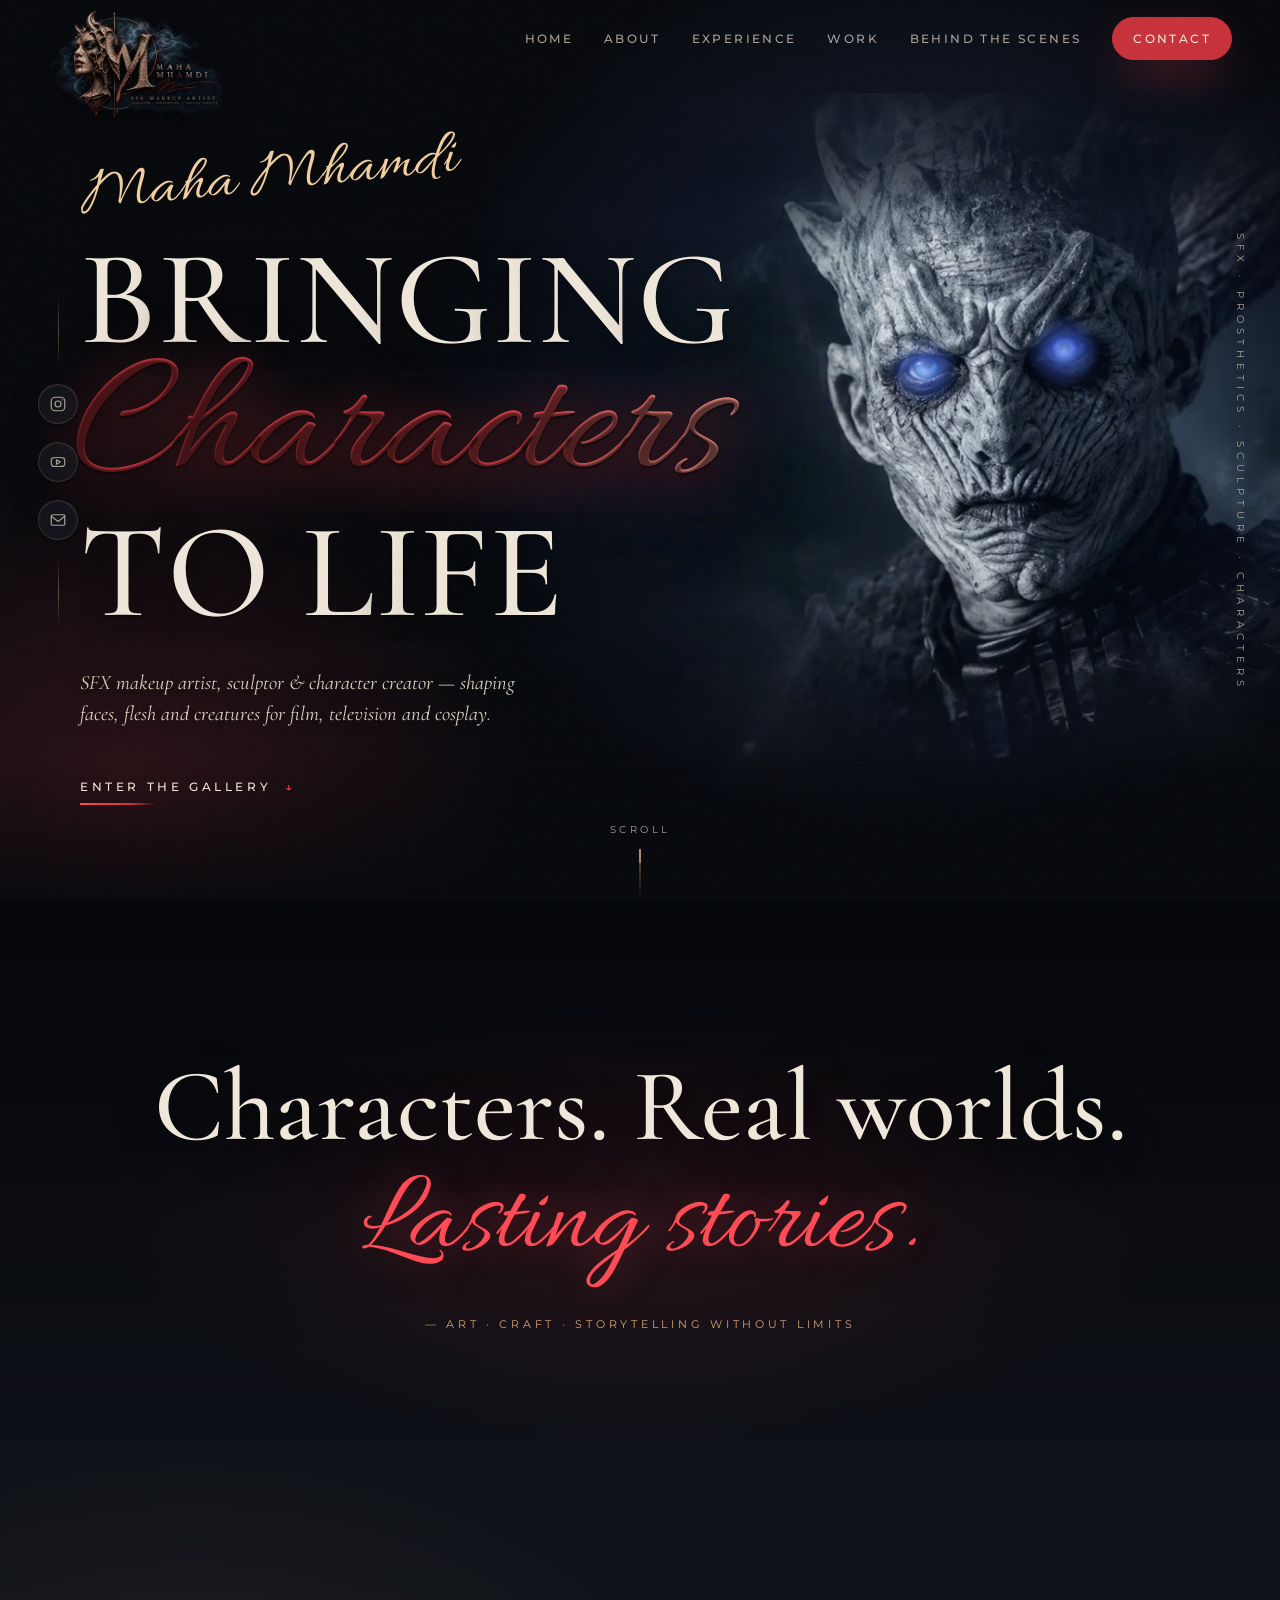
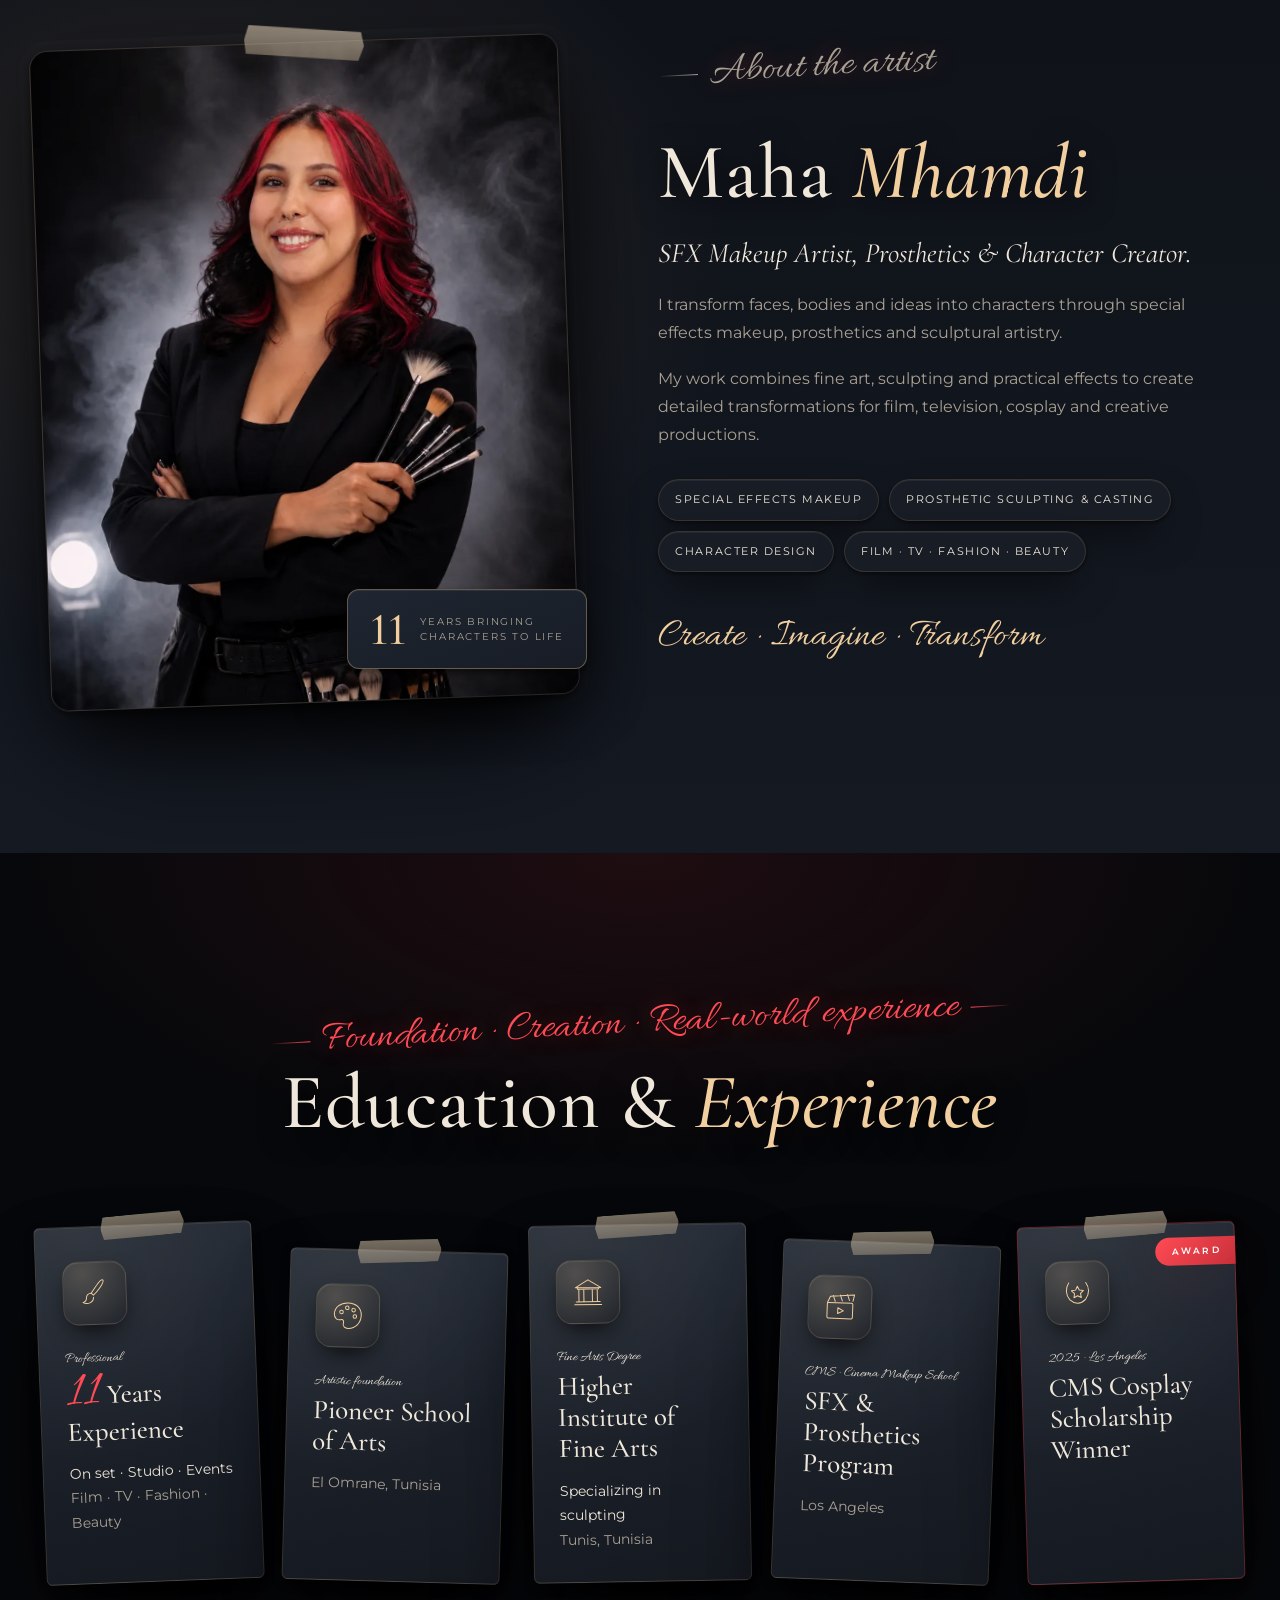
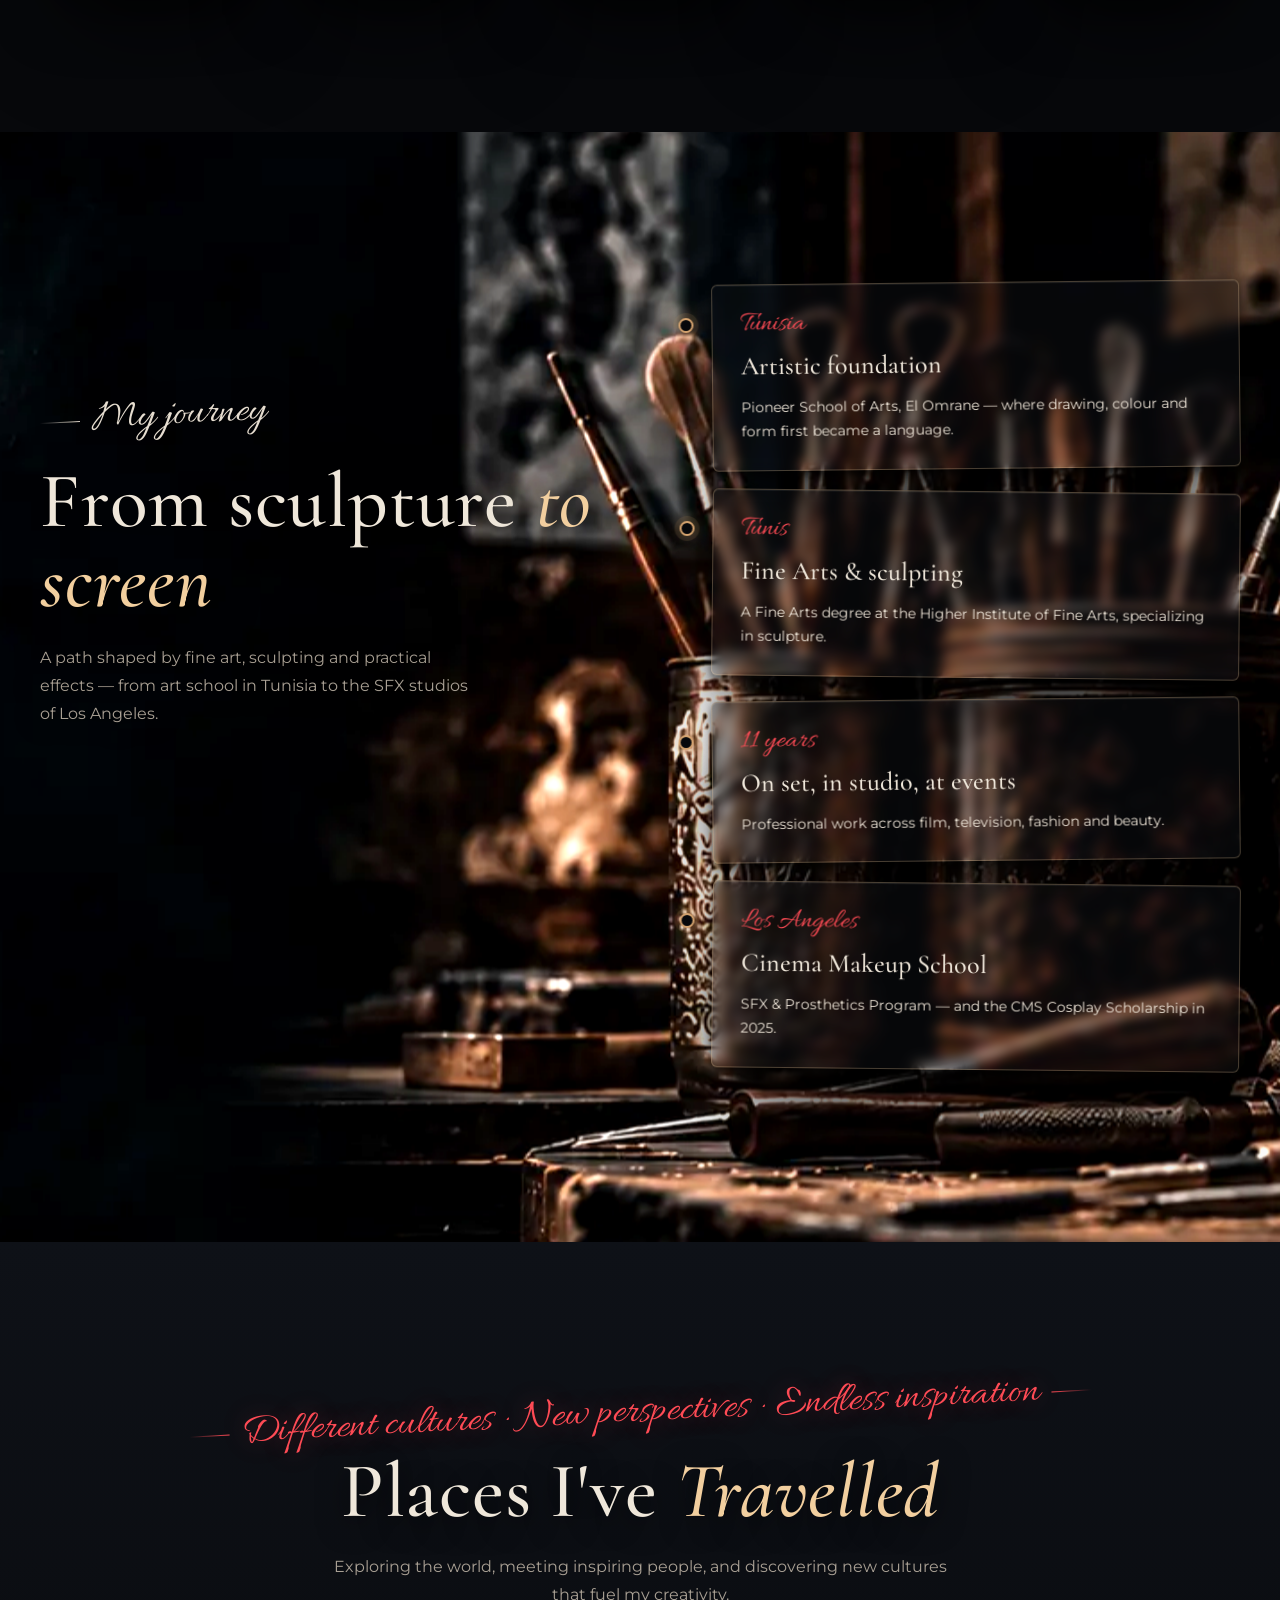
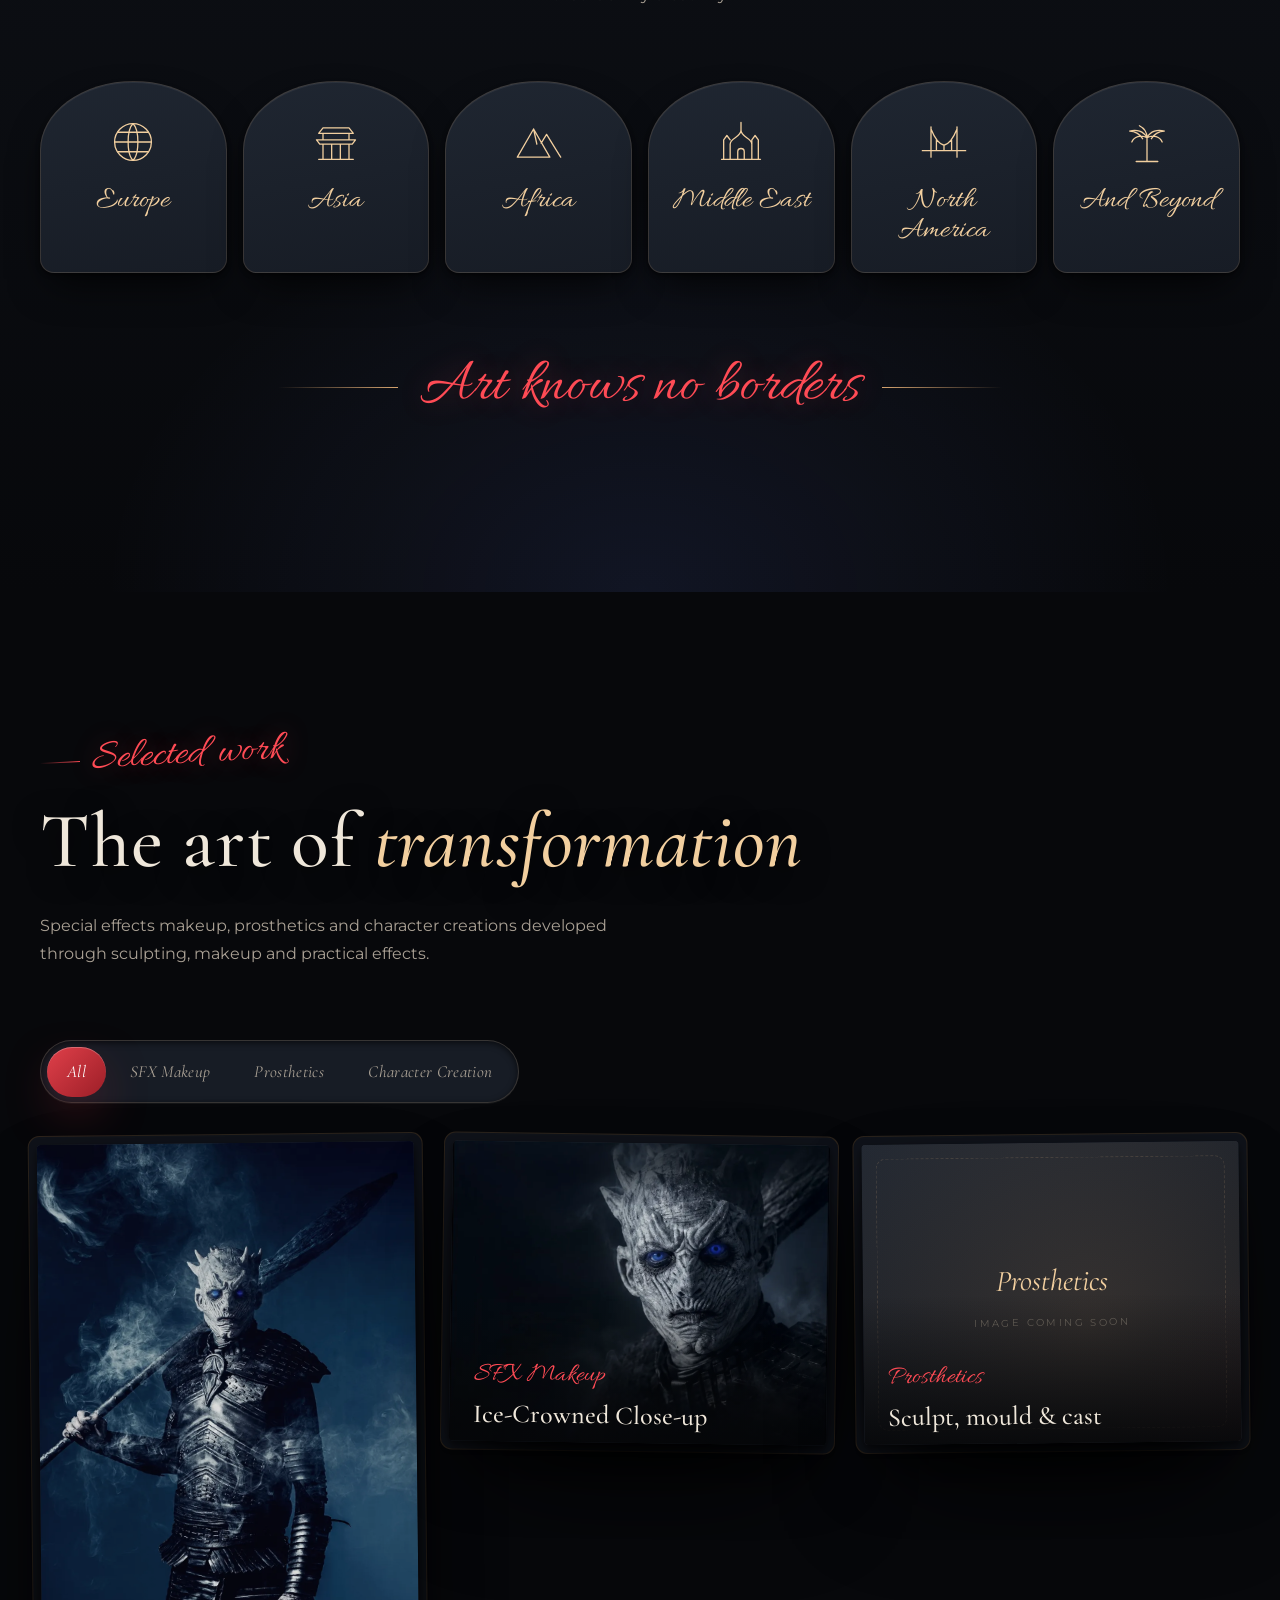
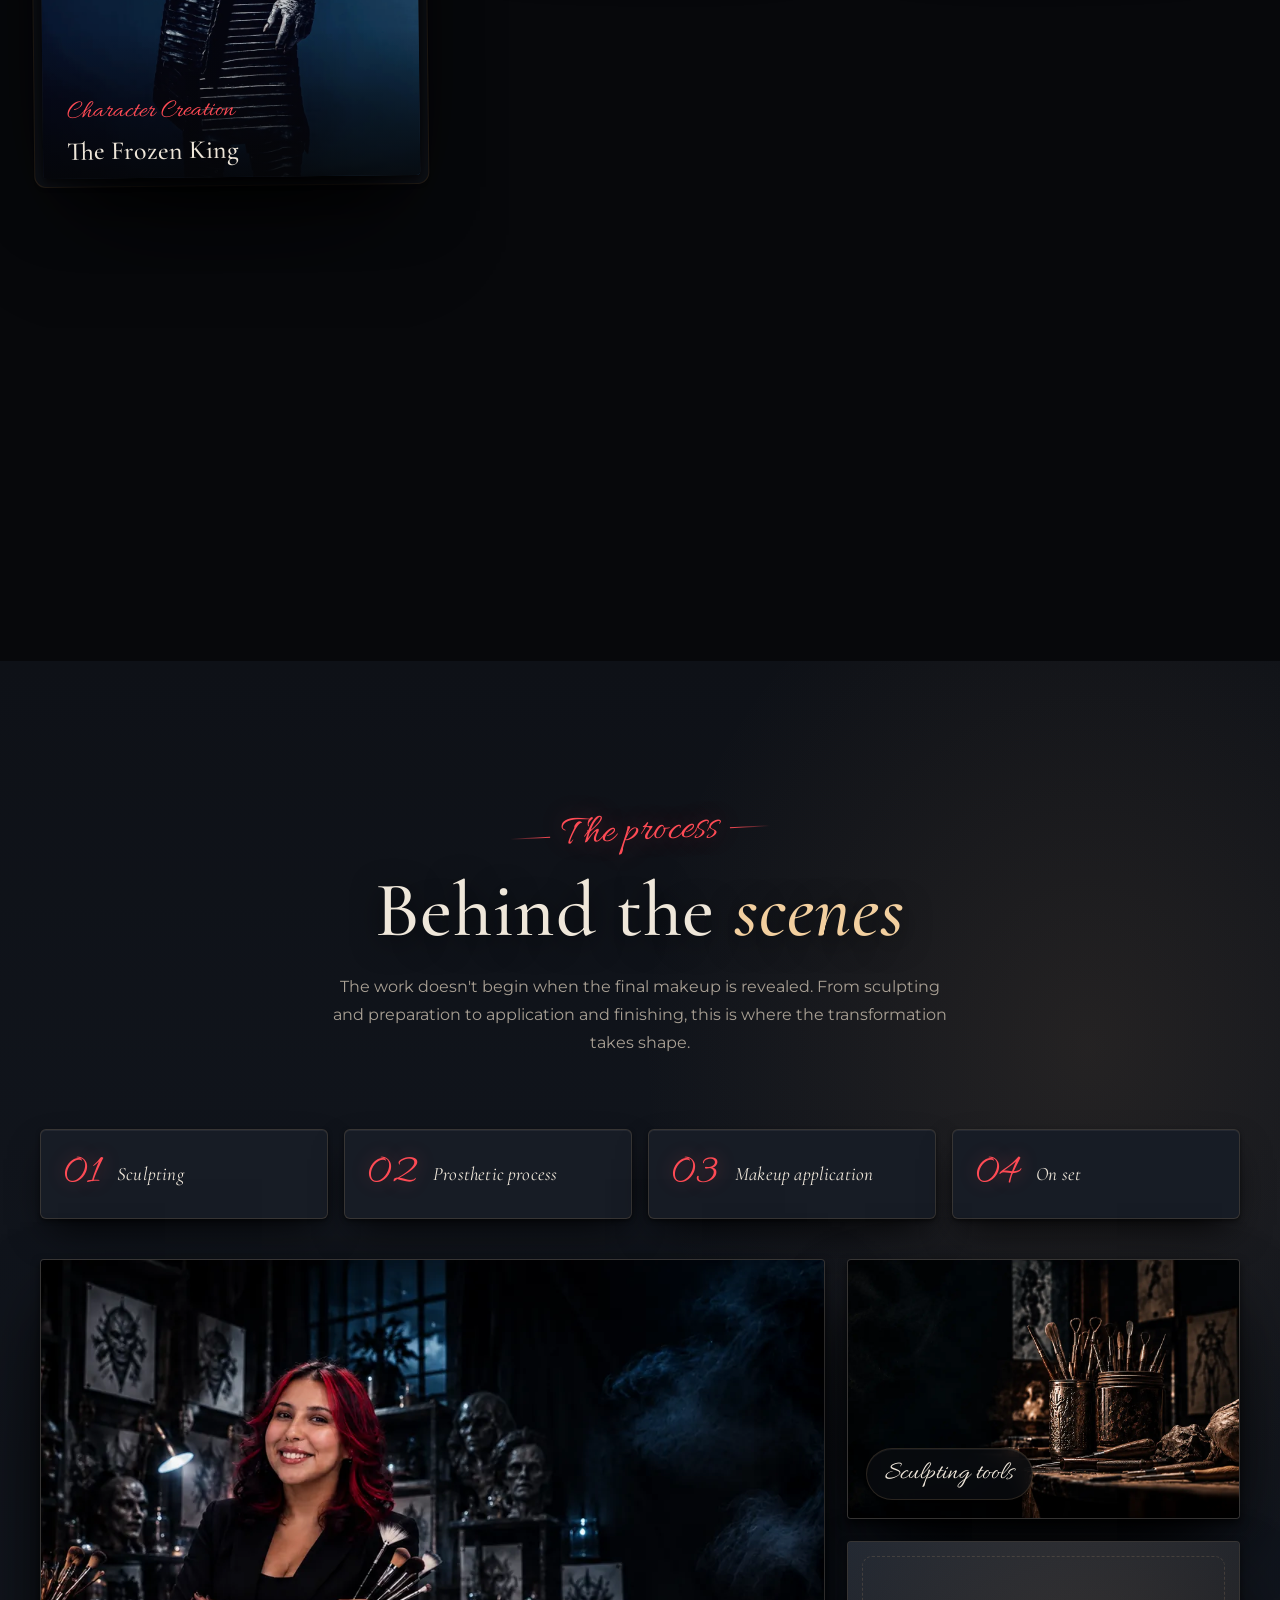
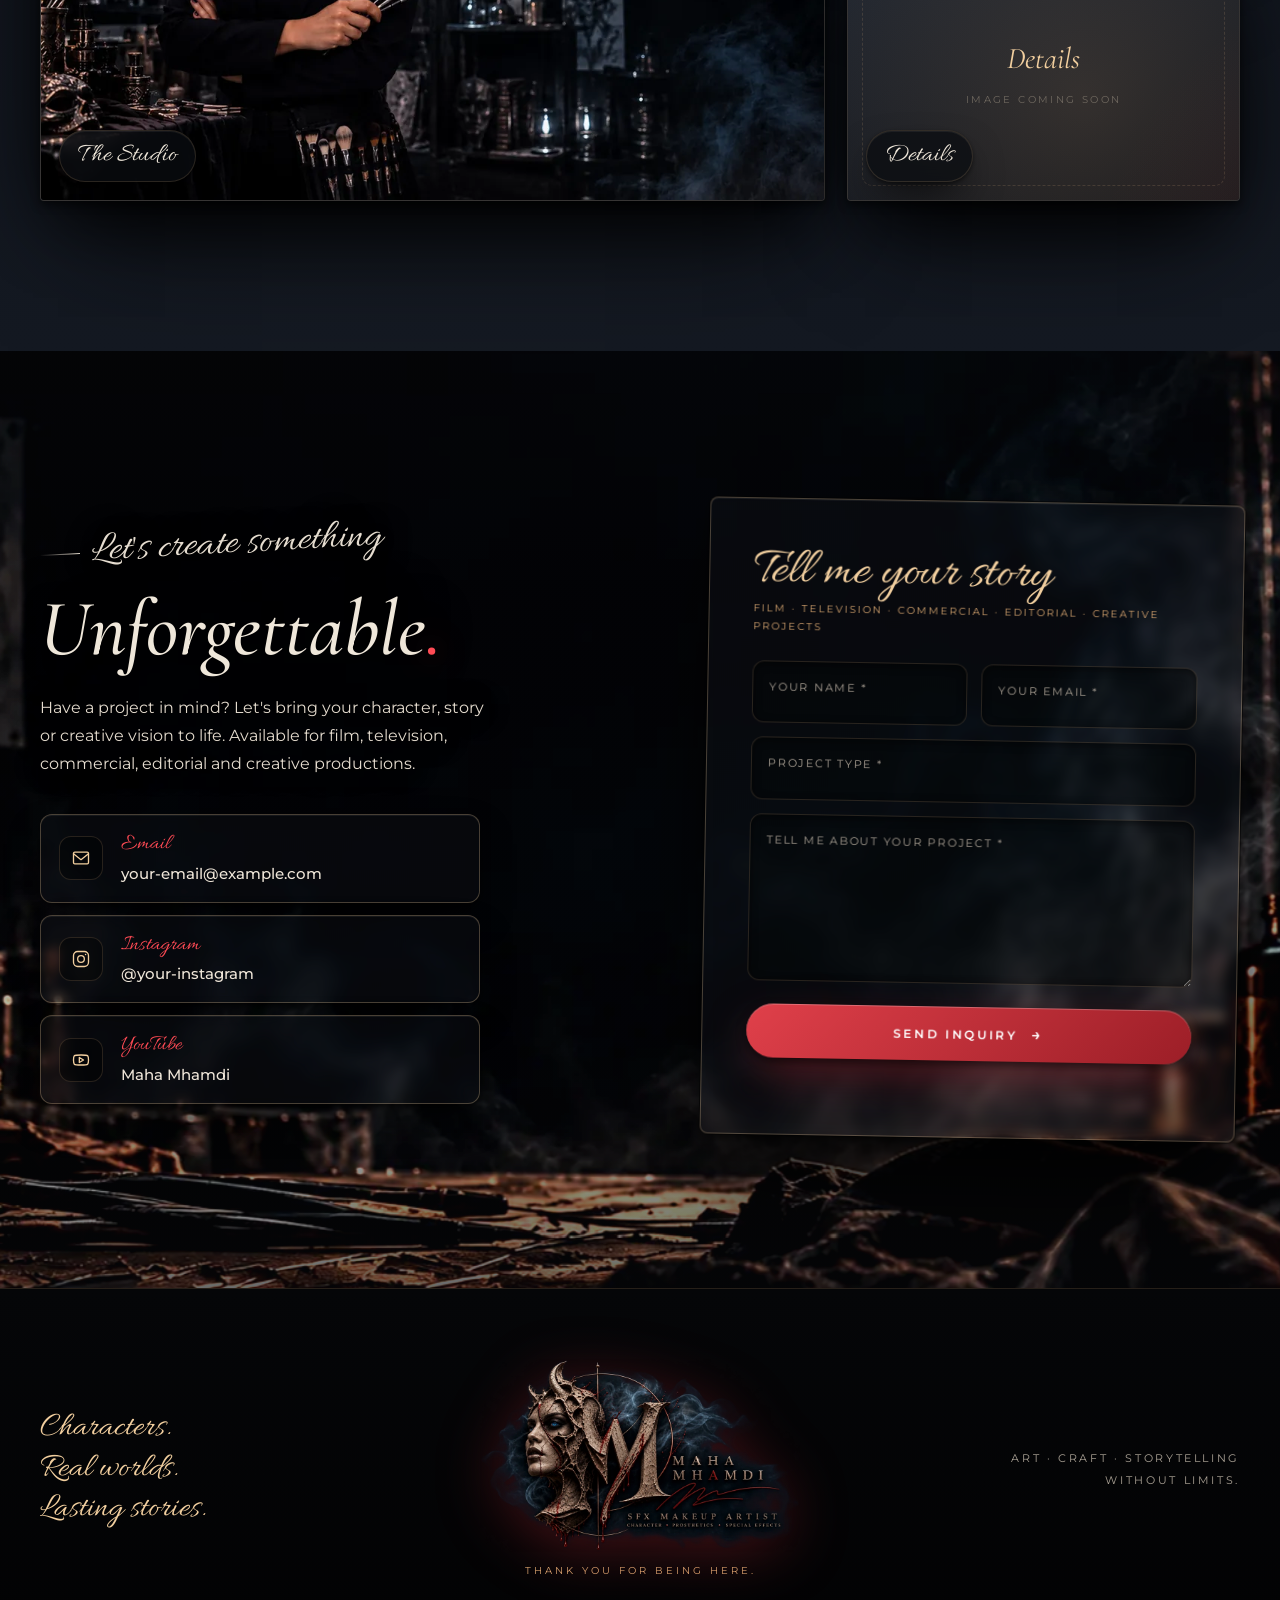
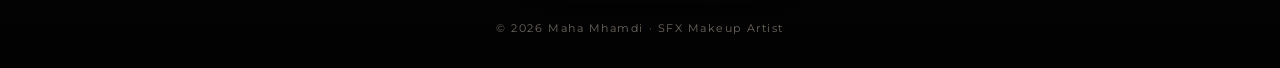
==== commit 00a527b1: "Show background photos fully, use see-through boxes, drop red bands - Journey and contact photos now" ====
--- a/index.html
+++ b/index.html
@@ -97,9 +97,6 @@
 
 <!-- ================= STATEMENT ================= -->
 <section class="statement" aria-label="Artist statement">
-  <svg class="drips" viewBox="0 0 1440 120" preserveAspectRatio="none" aria-hidden="true">
-    <path d="M0 0H1440V12L1366 12C1364 30 1366 54 1353 70C1340 54 1342 30 1340 12L1284 12C1282 30 1284 27 1273 40C1262 27 1264 30 1262 12L1196 12C1194 30 1196 12 1188 22C1180 12 1182 30 1180 12L1120 12C1118 30 1120 82 1105 100C1090 82 1092 30 1090 12L998 12C996 30 998 19 989 30C980 19 982 30 980 12L894 12C892 30 894 76 882 90C870 76 872 30 870 12L774 12C772 30 774 18 767 26C760 18 762 30 760 12L682 12C680 30 682 45 671 58C660 45 662 30 660 12L548 12C546 30 548 95 534 112C520 95 522 30 520 12L484 12C482 30 484 26 477 34C470 26 472 30 470 12L390 12C388 30 390 52 380 64C370 52 372 30 370 12L266 12C264 30 266 18 258 28C250 18 252 30 250 12L160 12C158 30 160 92 145 110C130 92 132 30 130 12L64 12C62 30 64 32 57 40C50 32 52 30 50 12L0 12Z"/>
-  </svg>
   <p class="statement-text">
     <span class="w">Characters.</span>
     <span class="w">Real</span> <span class="w">worlds.</span>
@@ -108,13 +105,6 @@
   <p class="statement-sign reveal">— art · craft · storytelling without limits</p>
 </section>
 
-<!-- ================= MARQUEE ================= -->
-<div class="marquee-wrap" aria-hidden="true"><div class="marquee">
-  <div class="marquee-track">
-    <span>SFX Makeup</span><b>✦</b><span>Prosthetics</span><b>✦</b><span>Character Creation</span><b>✦</b><span>Sculpting</span><b>✦</b><span>Film &amp; TV</span><b>✦</b><span>Cosplay</span><b>✦</b>
-    <span>SFX Makeup</span><b>✦</b><span>Prosthetics</span><b>✦</b><span>Character Creation</span><b>✦</b><span>Sculpting</span><b>✦</b><span>Film &amp; TV</span><b>✦</b><span>Cosplay</span><b>✦</b>
-  </div>
-</div></div>
 
 <!-- ================= ABOUT ================= -->
 <section class="about section" id="about">
--- a/assets/styles.css
+++ b/assets/styles.css
@@ -1072,3 +1072,63 @@
   .hero-inner { padding-top: 44vh; }
   .scroll-cue { display: none; }
 }
+
+
+/* =========================================================
+   Background photos shown fully, lighter even overlay,
+   see-through glass boxes, no red section separators
+   ========================================================= */
+.journey { background: #0a0c10; }
+.journey-bg {
+  inset: -15% 0; left: 0;
+  -webkit-mask-image: none; mask-image: none;
+  background-position: center;
+  opacity: 1;
+}
+.journey::before {
+  background:
+    linear-gradient(180deg, rgba(7,8,11,.55) 0%, rgba(7,8,11,.28) 25%, rgba(7,8,11,.28) 75%, rgba(7,8,11,.55) 100%);
+}
+.contact { background: #0a0c10; }
+.contact-bg { opacity: 1; }
+.contact::before {
+  background:
+    linear-gradient(180deg, rgba(7,8,11,.55) 0%, rgba(7,8,11,.3) 25%, rgba(7,8,11,.3) 75%, rgba(7,8,11,.6) 100%);
+}
+
+/* text sitting directly on the photos keeps a soft shadow for legibility */
+.journey-head p, .contact-copy > p { color: #e6ddd0; text-shadow: 0 2px 10px rgba(0,0,0,.95), 0 0 30px rgba(0,0,0,.7); }
+.journey .section-title, .contact-title { text-shadow: 0 4px 24px rgba(0,0,0,.95), 0 0 50px rgba(0,0,0,.6); }
+
+/* glass boxes: transparent so the image shows through */
+.timeline li,
+.contact-link,
+.contact-form {
+  background: rgba(16, 19, 26, 0.38);
+  backdrop-filter: blur(6px) saturate(130%);
+  -webkit-backdrop-filter: blur(6px) saturate(130%);
+  border-color: rgba(242, 207, 159, 0.28);
+}
+.timeline li:hover, .contact-link:hover { background: rgba(16, 19, 26, 0.5); }
+.timeline p:not(.t-meta), .contact-link b { color: #eee5d8; }
+.field input, .field select, .field textarea { background: rgba(5, 6, 8, 0.35); }
+
+/* no separator band between hero and statement */
+.statement { padding-top: clamp(90px, 10vw, 130px); box-shadow: none; }
+.hero { box-shadow: none; }
+
+@media (max-width: 860px) {
+  .journey-bg { opacity: 1; }
+  .journey::before { background: rgba(7,8,11,.45); }
+}
+.journey-bg, .contact-bg { filter: brightness(1.25) contrast(1.05); }
+.statement { background: linear-gradient(180deg, #05070b 0%, #0b0d12 55%, var(--bg-2) 100%); }
+.statement::before {
+  content: ""; position: absolute; inset: 0; pointer-events: none;
+  background: radial-gradient(ellipse 60% 60% at 50% 55%, rgba(200,48,58,.12), transparent 70%);
+}
+.statement > * { position: relative; }
+.hero::after {
+  content: ""; position: absolute; left: 0; right: 0; bottom: 0; height: 160px; z-index: 1; pointer-events: none;
+  background: linear-gradient(transparent, #05070b);
+}
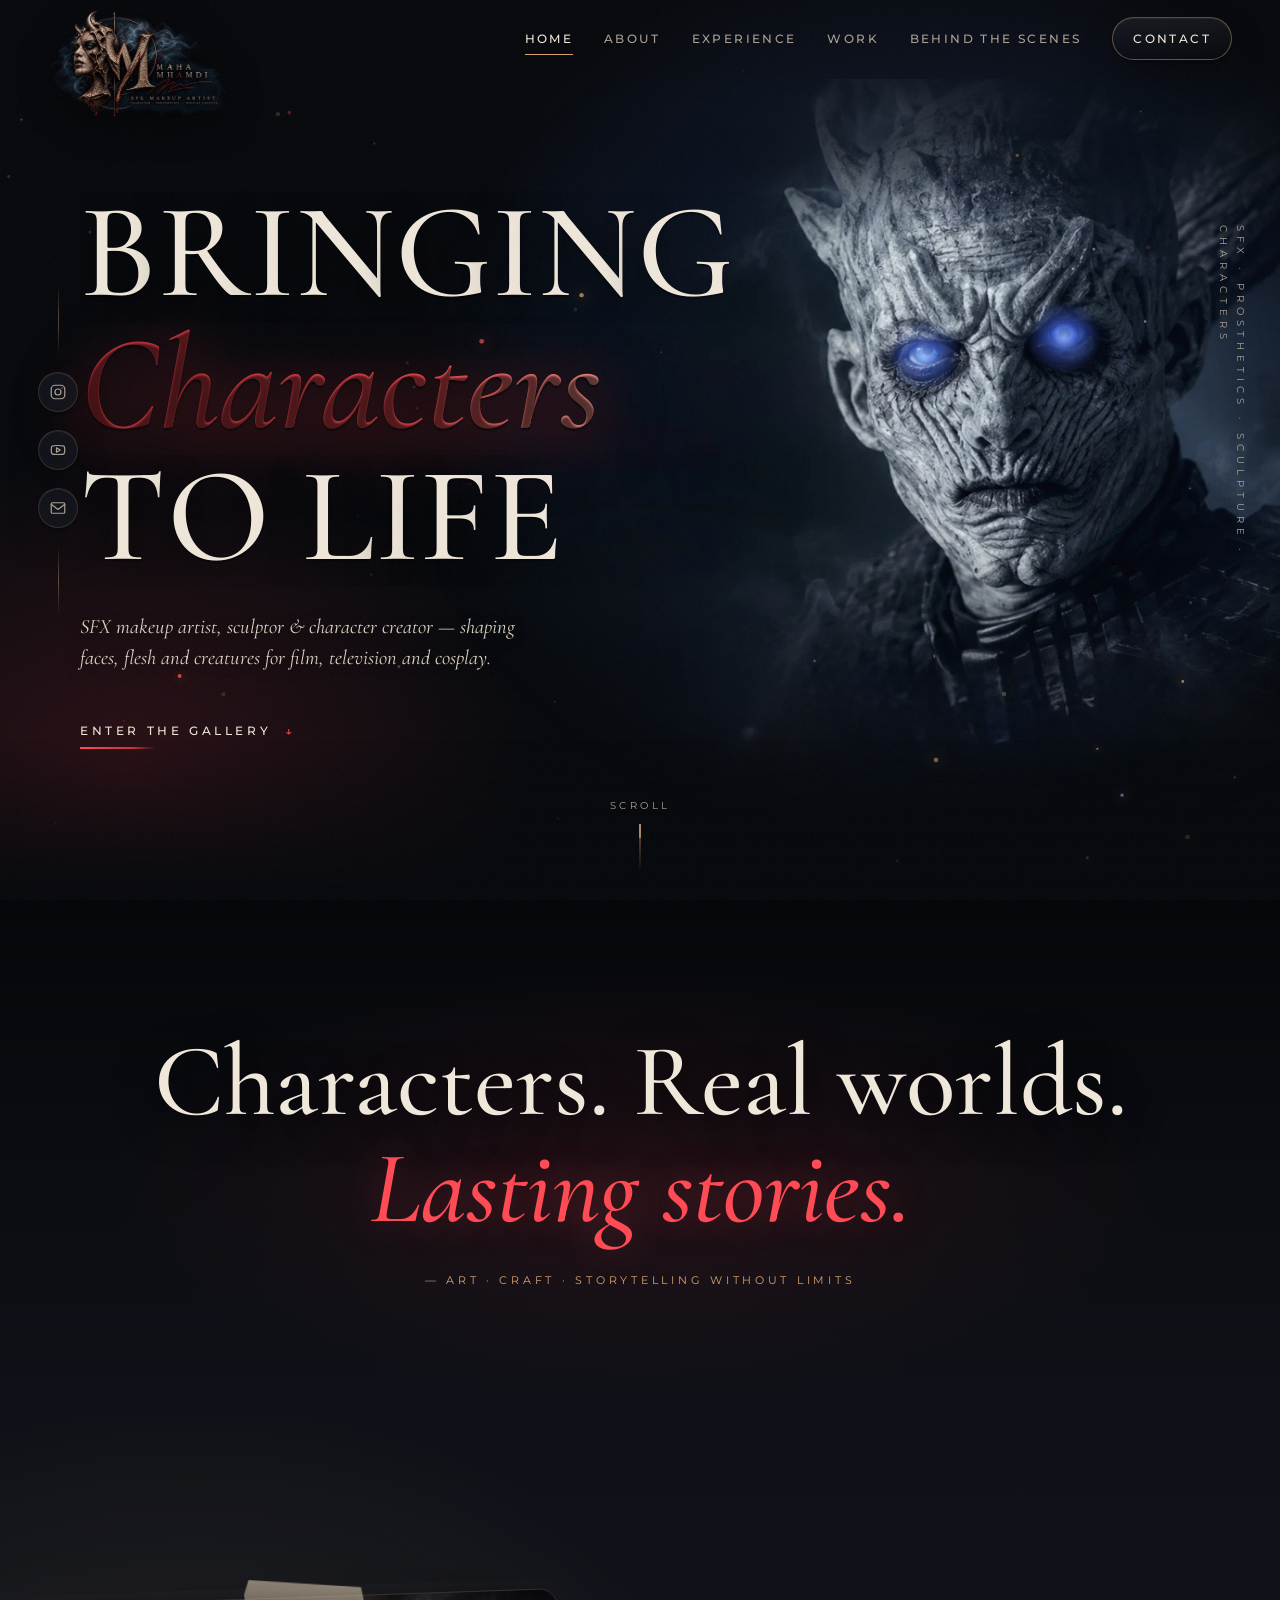
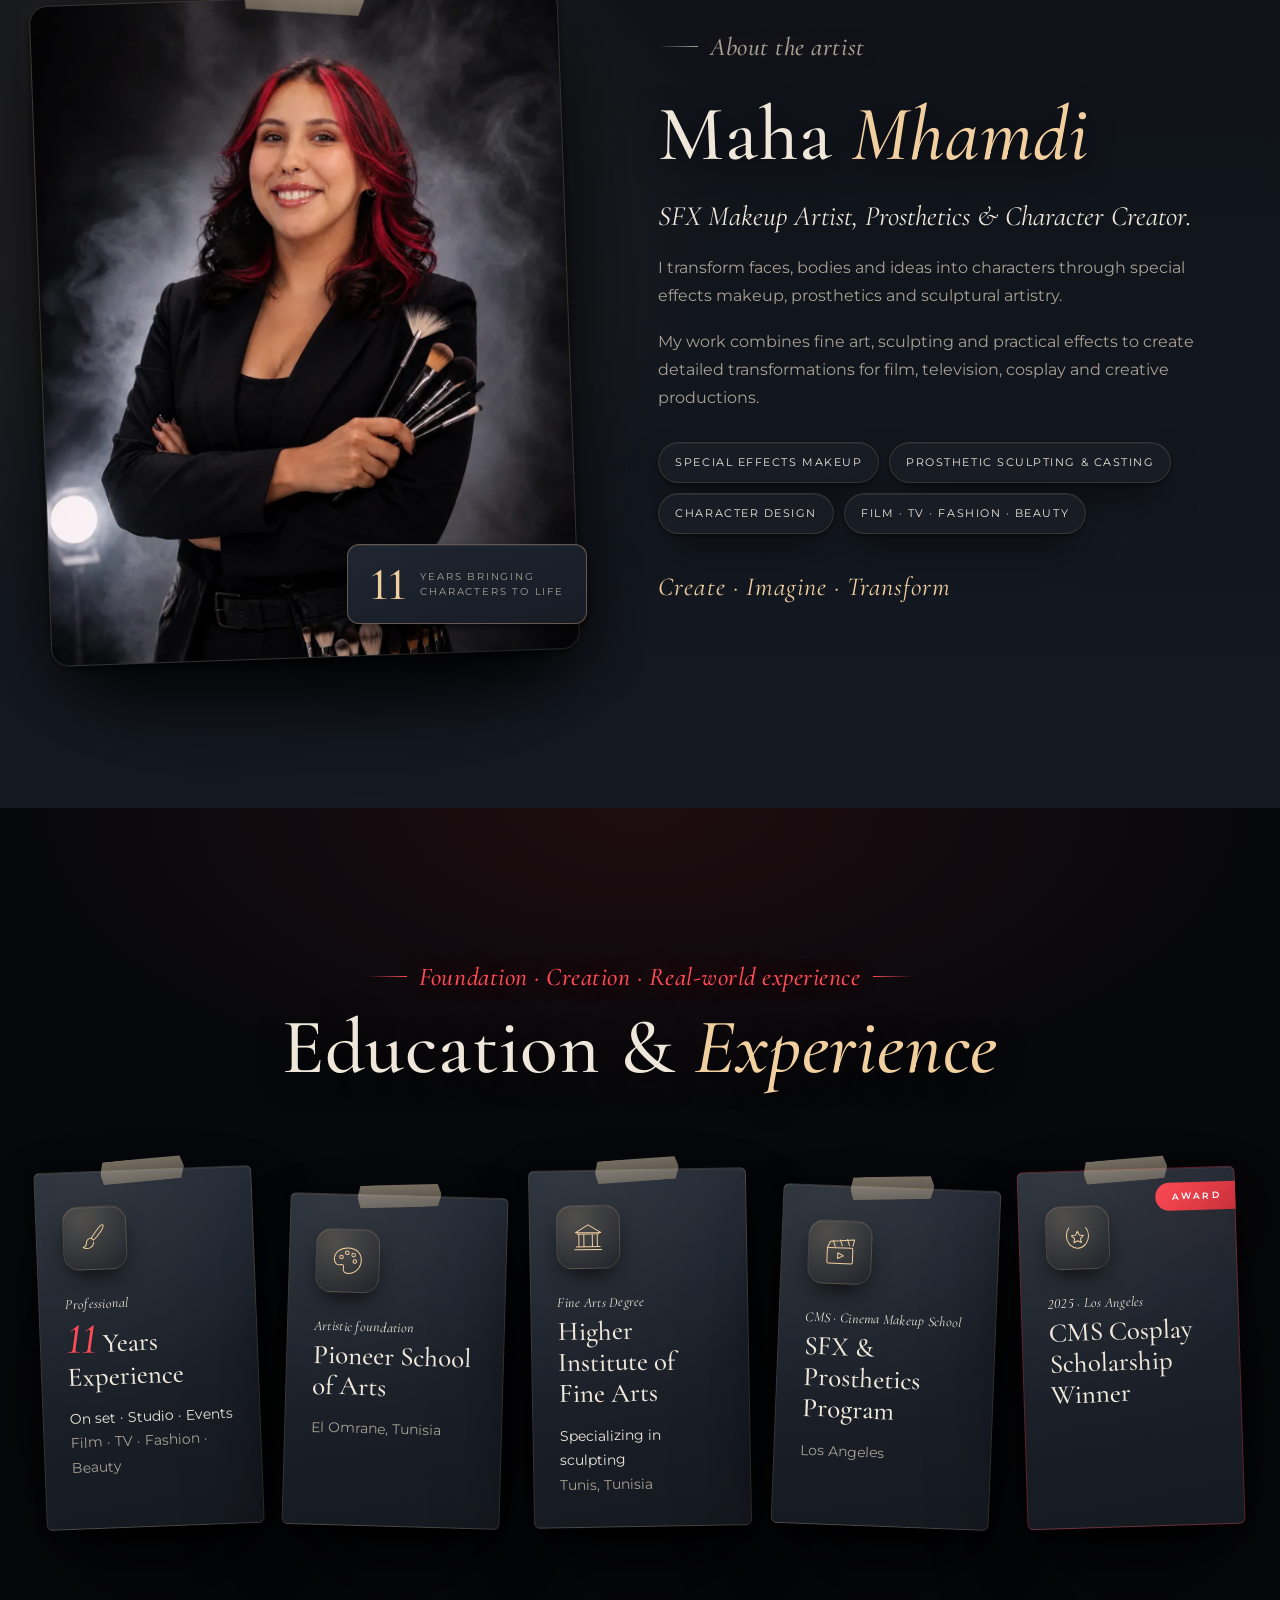
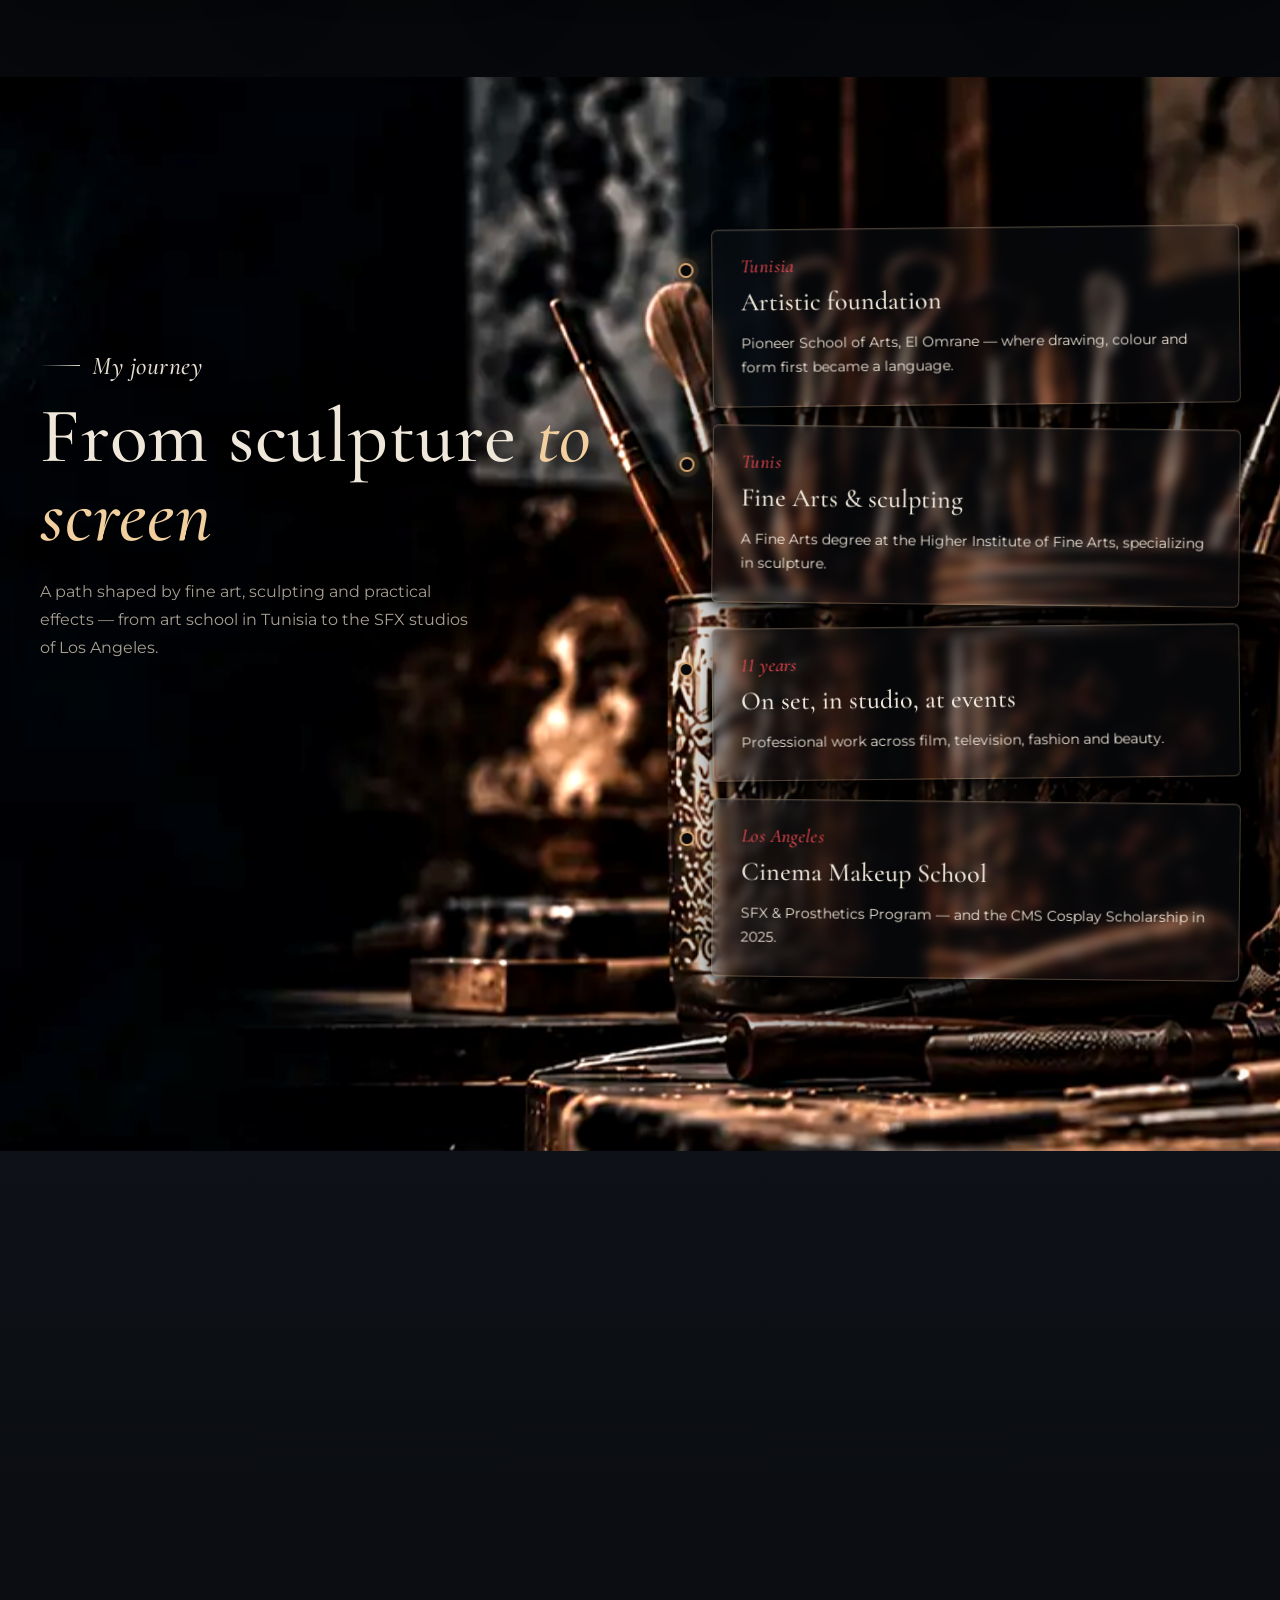
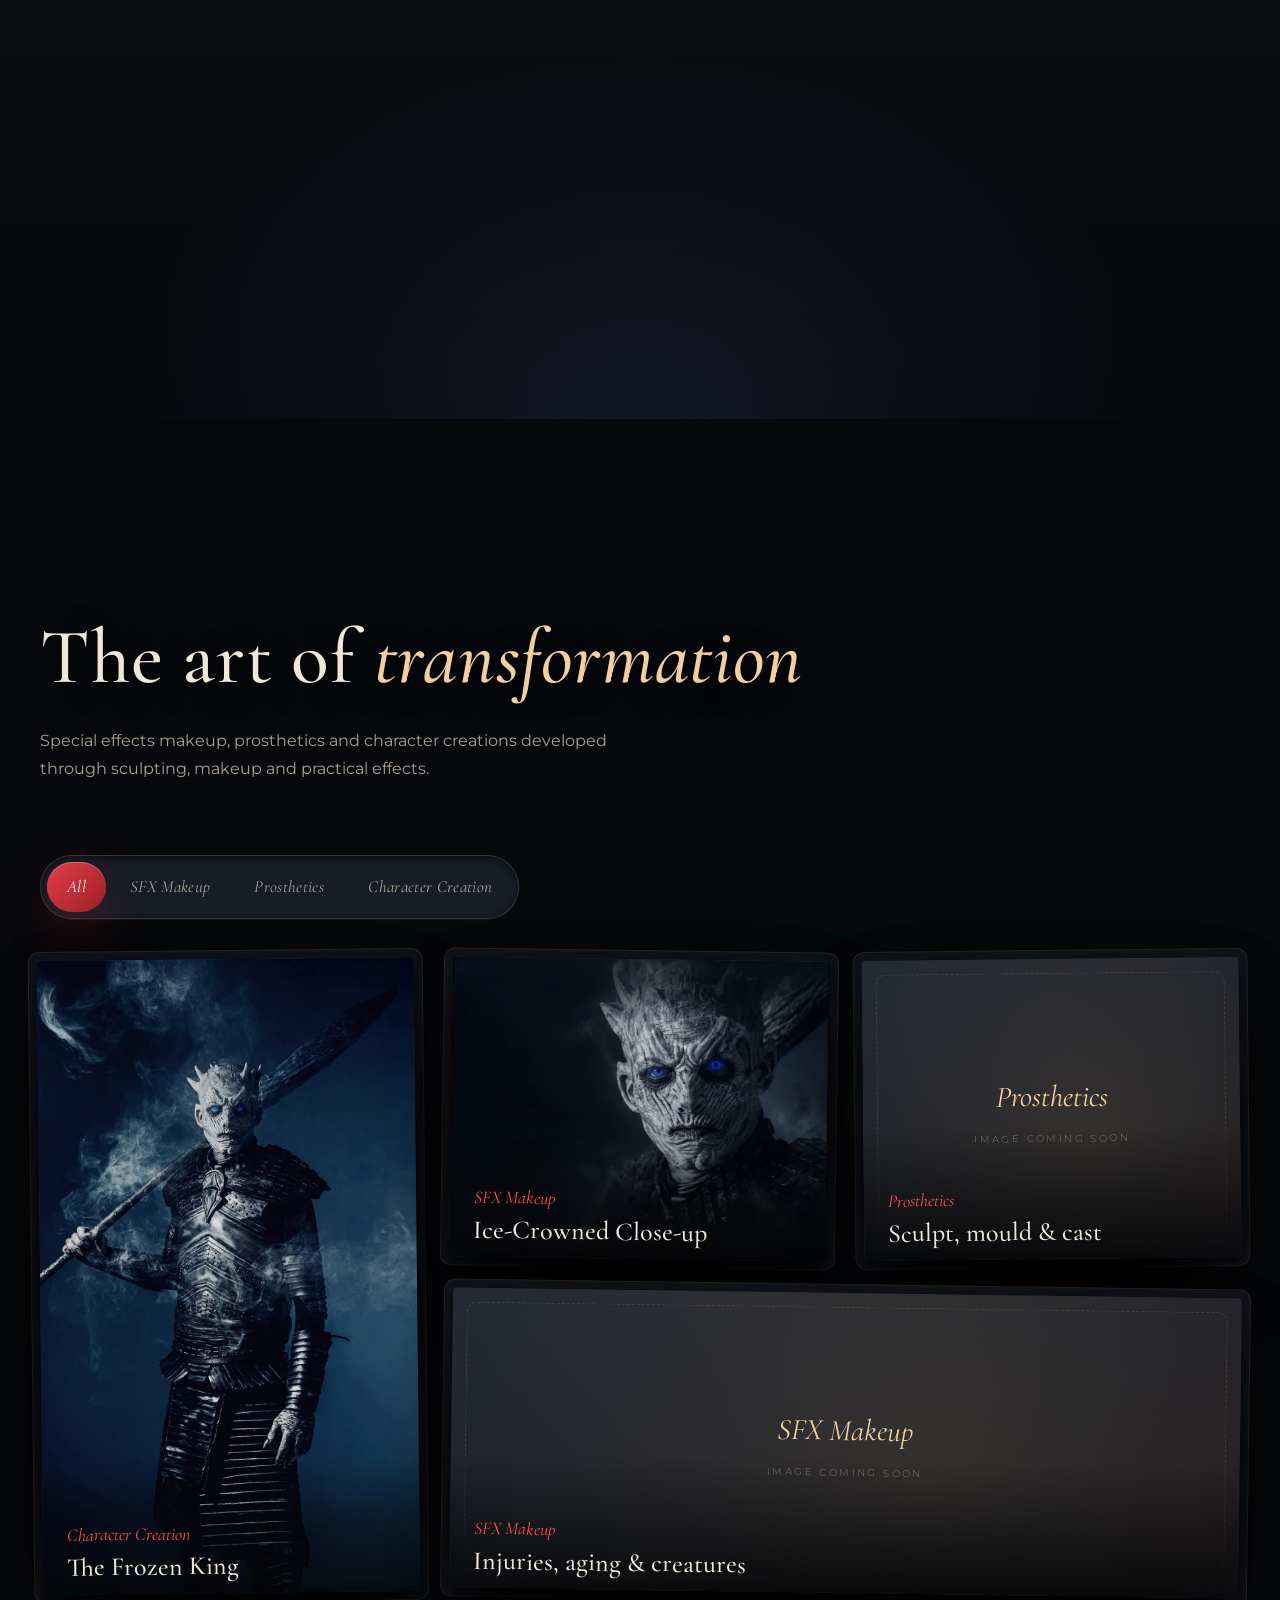
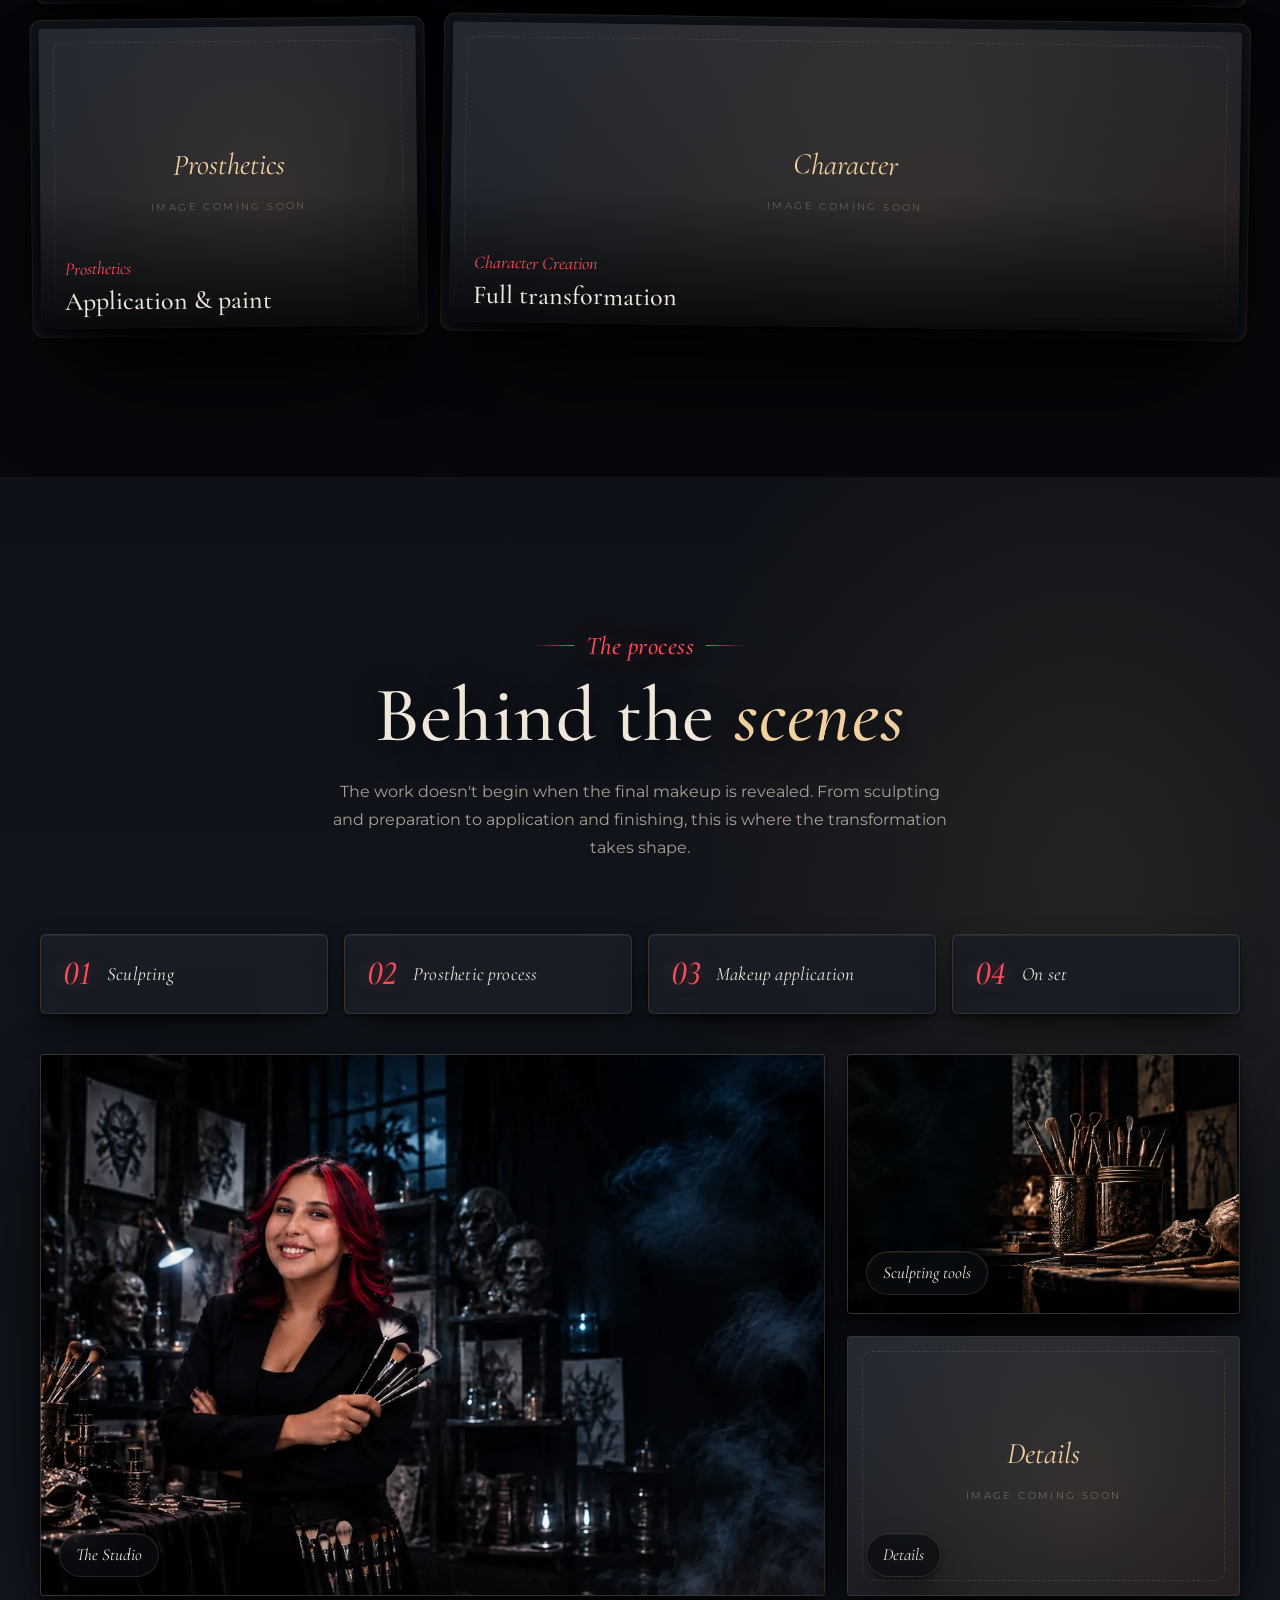
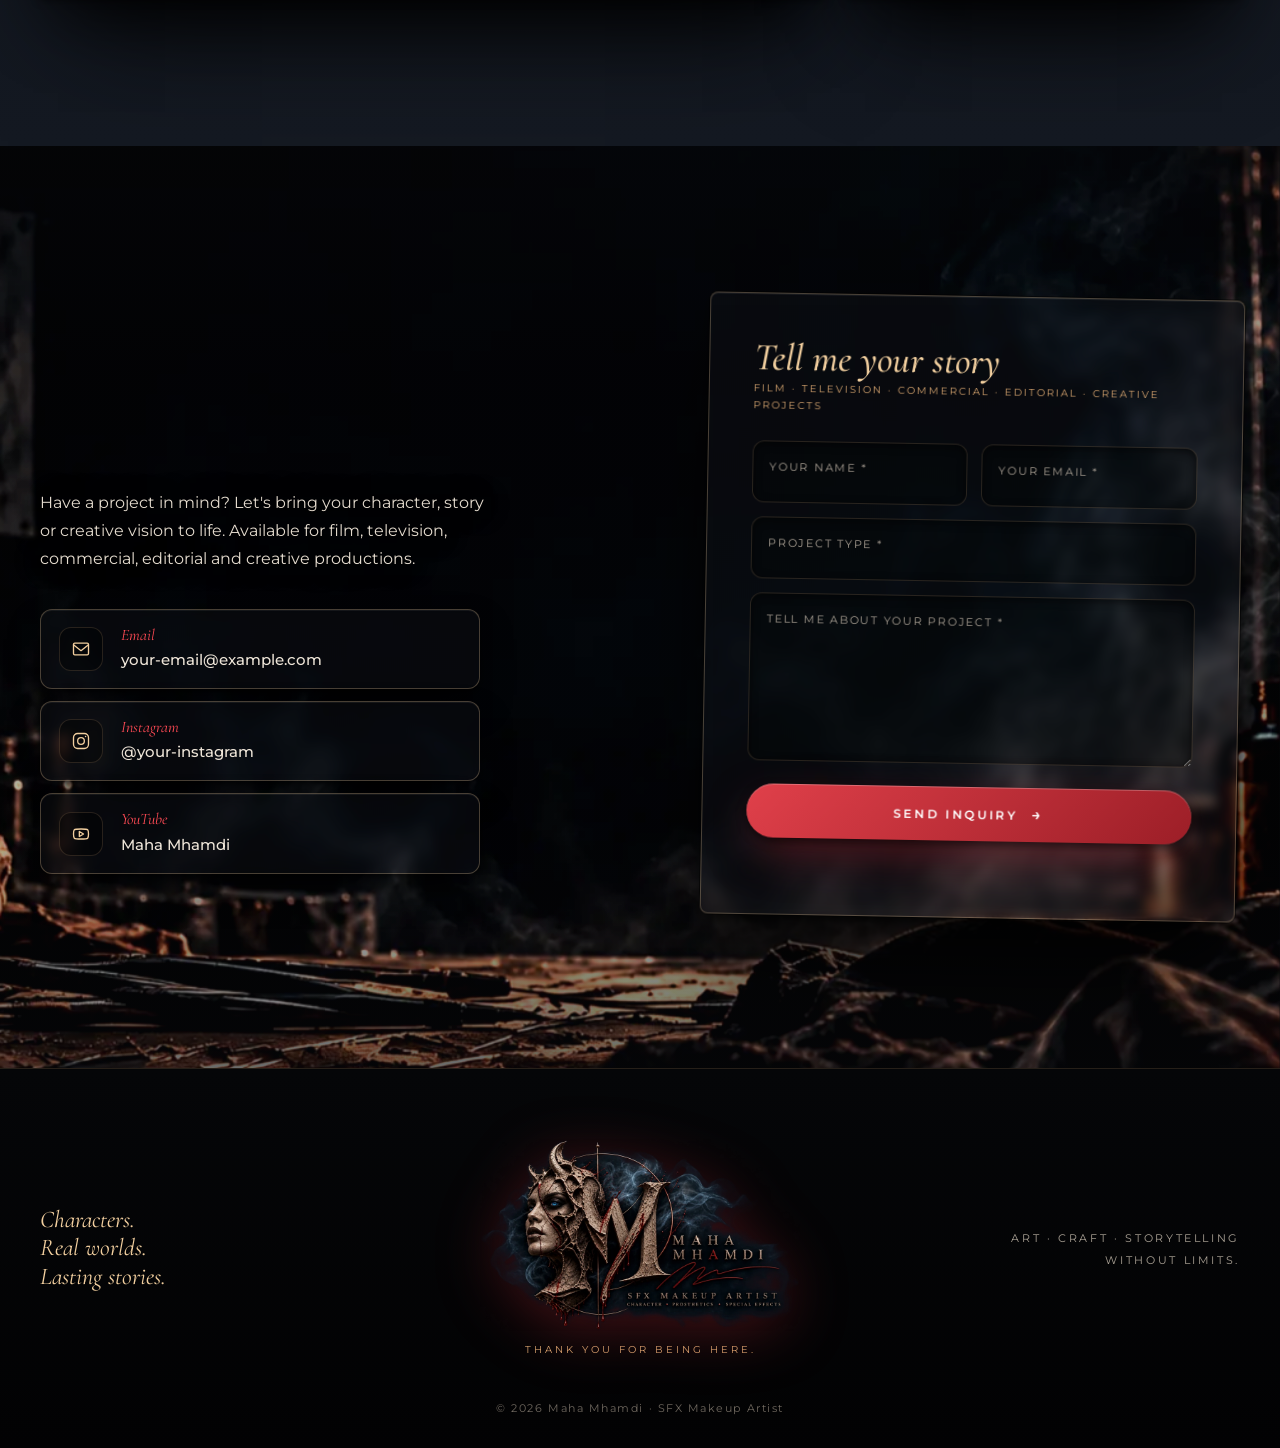
==== commit 9c57caf9: "Remove the handwritten font and the hero signature - Drop the "Maha Mhamdi" signature from the hero " ====
--- a/index.html
+++ b/index.html
@@ -10,7 +10,7 @@
 
 <link rel="preconnect" href="https://fonts.googleapis.com">
 <link rel="preconnect" href="https://fonts.gstatic.com" crossorigin>
-<link href="https://fonts.googleapis.com/css2?family=Allura&family=Cormorant+Garamond:ital,wght@0,400;0,500;0,600;1,400;1,500&family=Montserrat:wght@300;400;500;600&display=swap" rel="stylesheet">
+<link href="https://fonts.googleapis.com/css2?family=Cormorant+Garamond:ital,wght@0,400;0,500;0,600;1,400;1,500&family=Montserrat:wght@300;400;500;600&display=swap" rel="stylesheet">
 <link rel="preload" as="image" href="assets/hero-face.webp">
 <link rel="stylesheet" href="assets/styles.css">
 </head>
@@ -56,8 +56,6 @@
   </div>
 
   <div class="hero-inner">
-    <p class="hero-signature" aria-hidden="true">Maha Mhamdi</p>
-
     <h1 class="hero-title" aria-label="Bringing characters to life">
       <span class="line"><span class="split">Bringing</span></span>
       <span class="line line-accent"><span class="accent">Characters</span></span>
@@ -141,7 +139,6 @@
       </ul>
 
       <p class="signature reveal" style="--d:.48s">Create · Imagine · Transform</p>
-      <p class="about-sign reveal" style="--d:.56s" aria-hidden="true">Maha</p>
     </div>
   </div>
 </section>
--- a/assets/styles.css
+++ b/assets/styles.css
@@ -1132,3 +1132,28 @@
   content: ""; position: absolute; left: 0; right: 0; bottom: 0; height: 160px; z-index: 1; pointer-events: none;
   background: linear-gradient(transparent, #05070b);
 }
+
+
+/* =========================================================
+   No handwritten font: elegant italic serif everywhere instead
+   ========================================================= */
+:root { --script: var(--serif); }
+.section-label { font-style: italic; font-size: clamp(20px, 2vw, 26px); font-weight: 500; letter-spacing: .02em; transform: none; }
+.reveal.in.section-label { transform: none; }
+.hero-title .accent { font-style: italic; font-weight: 500; font-size: 1em; line-height: .92; padding: 0 .1em .02em 0; margin-left: 0; }
+.hero-title .line-accent { margin: 0; }
+.hero-inner { padding-top: calc(var(--header-h) + 70px); }
+.statement-text .w.accent { font-style: italic; font-weight: 500; font-size: 1em; }
+.signature { font-style: italic !important; font-size: 26px !important; letter-spacing: .04em; }
+.exp-kicker { font-style: italic; font-size: 19px; letter-spacing: .02em; }
+.exp-card .big { font-style: italic; font-size: 1.6em; line-height: 1; }
+.t-meta { font-style: italic; font-size: 19px; letter-spacing: .02em; }
+.travel-card span { font-style: italic; font-size: 20px; }
+.borders { font-style: italic; font-size: clamp(28px, 3.6vw, 44px); letter-spacing: .04em; }
+.work-item figcaption span { font-style: italic; font-size: 18px; }
+.process-step b { font-style: italic; font-size: 34px; }
+.bts-item figcaption { font-style: italic; font-size: 17px; padding: 6px 16px; }
+.script-title { font-style: italic; font-size: 38px !important; font-weight: 500; }
+.contact-link small { font-style: italic; font-size: 16px; }
+.footer-left { font-style: italic; font-size: 24px; }
+@media (max-width: 860px) { .hero-inner { padding-top: 46vh; } }
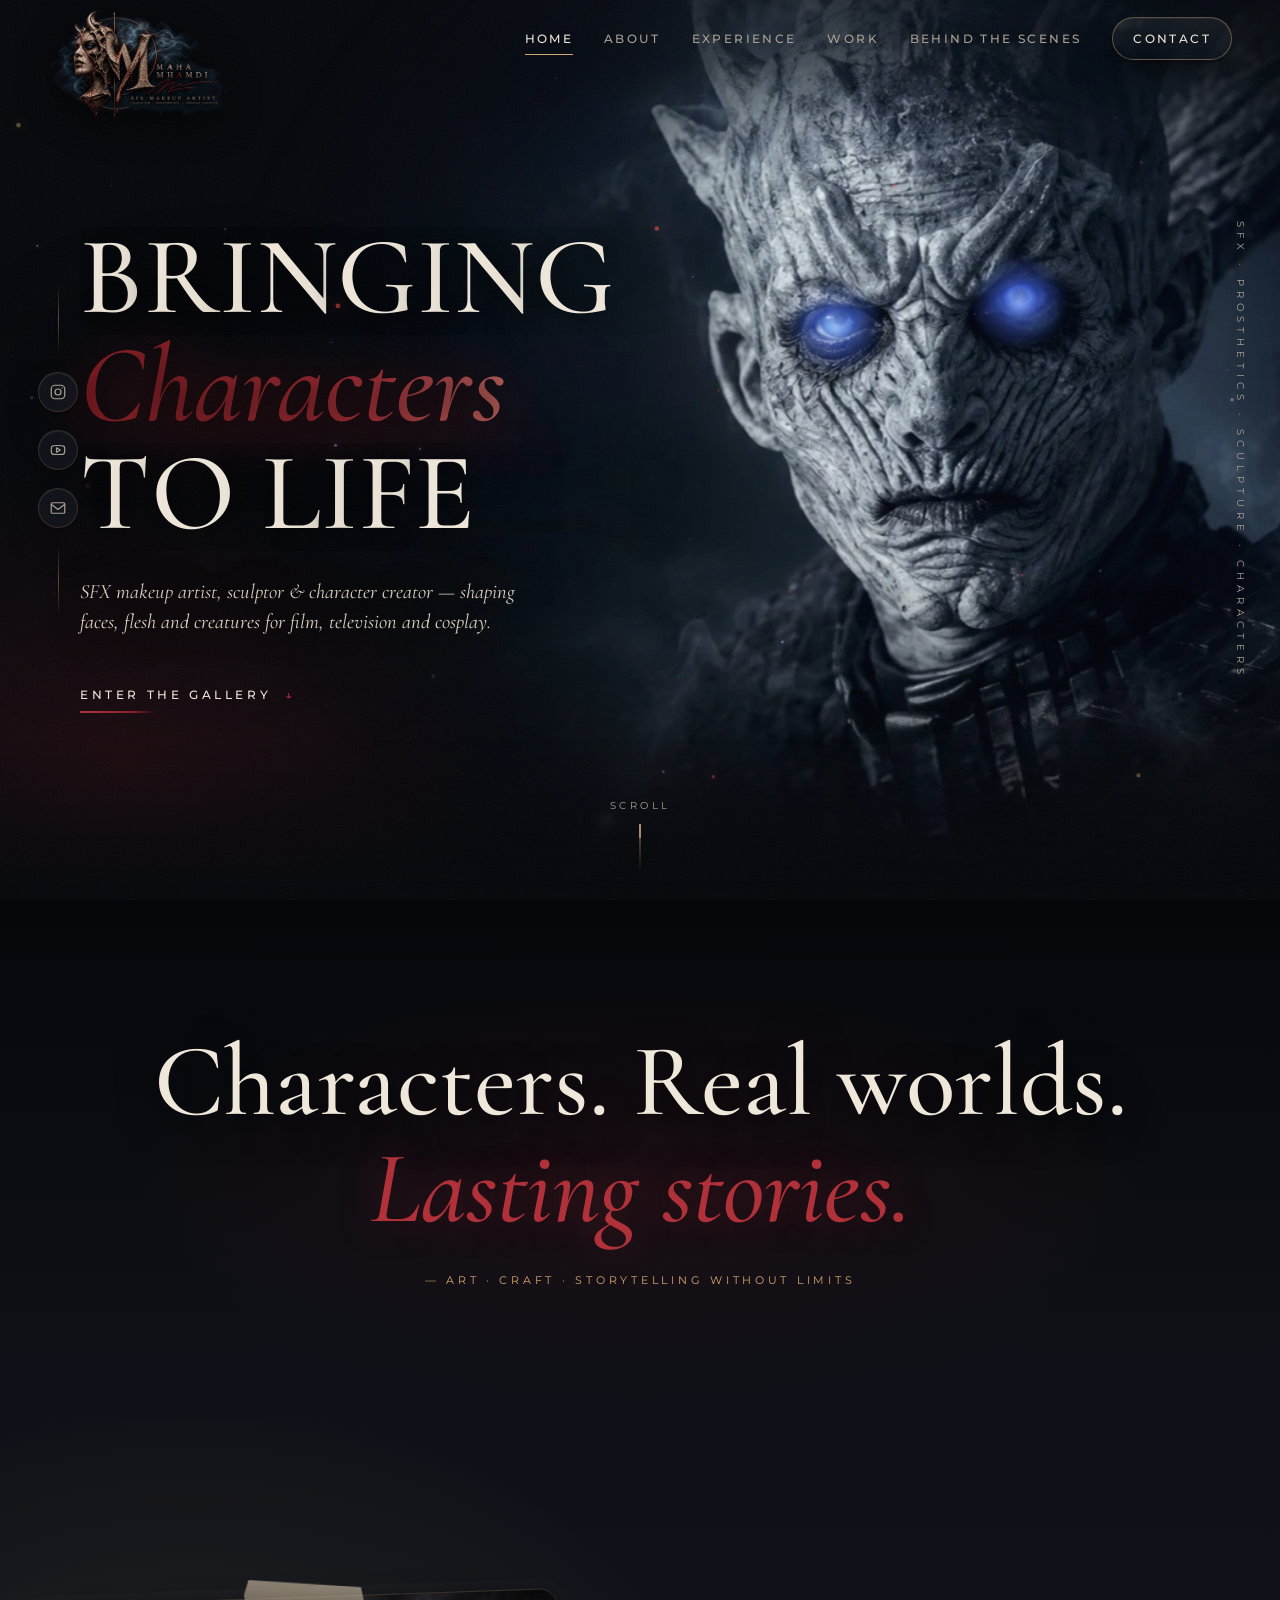
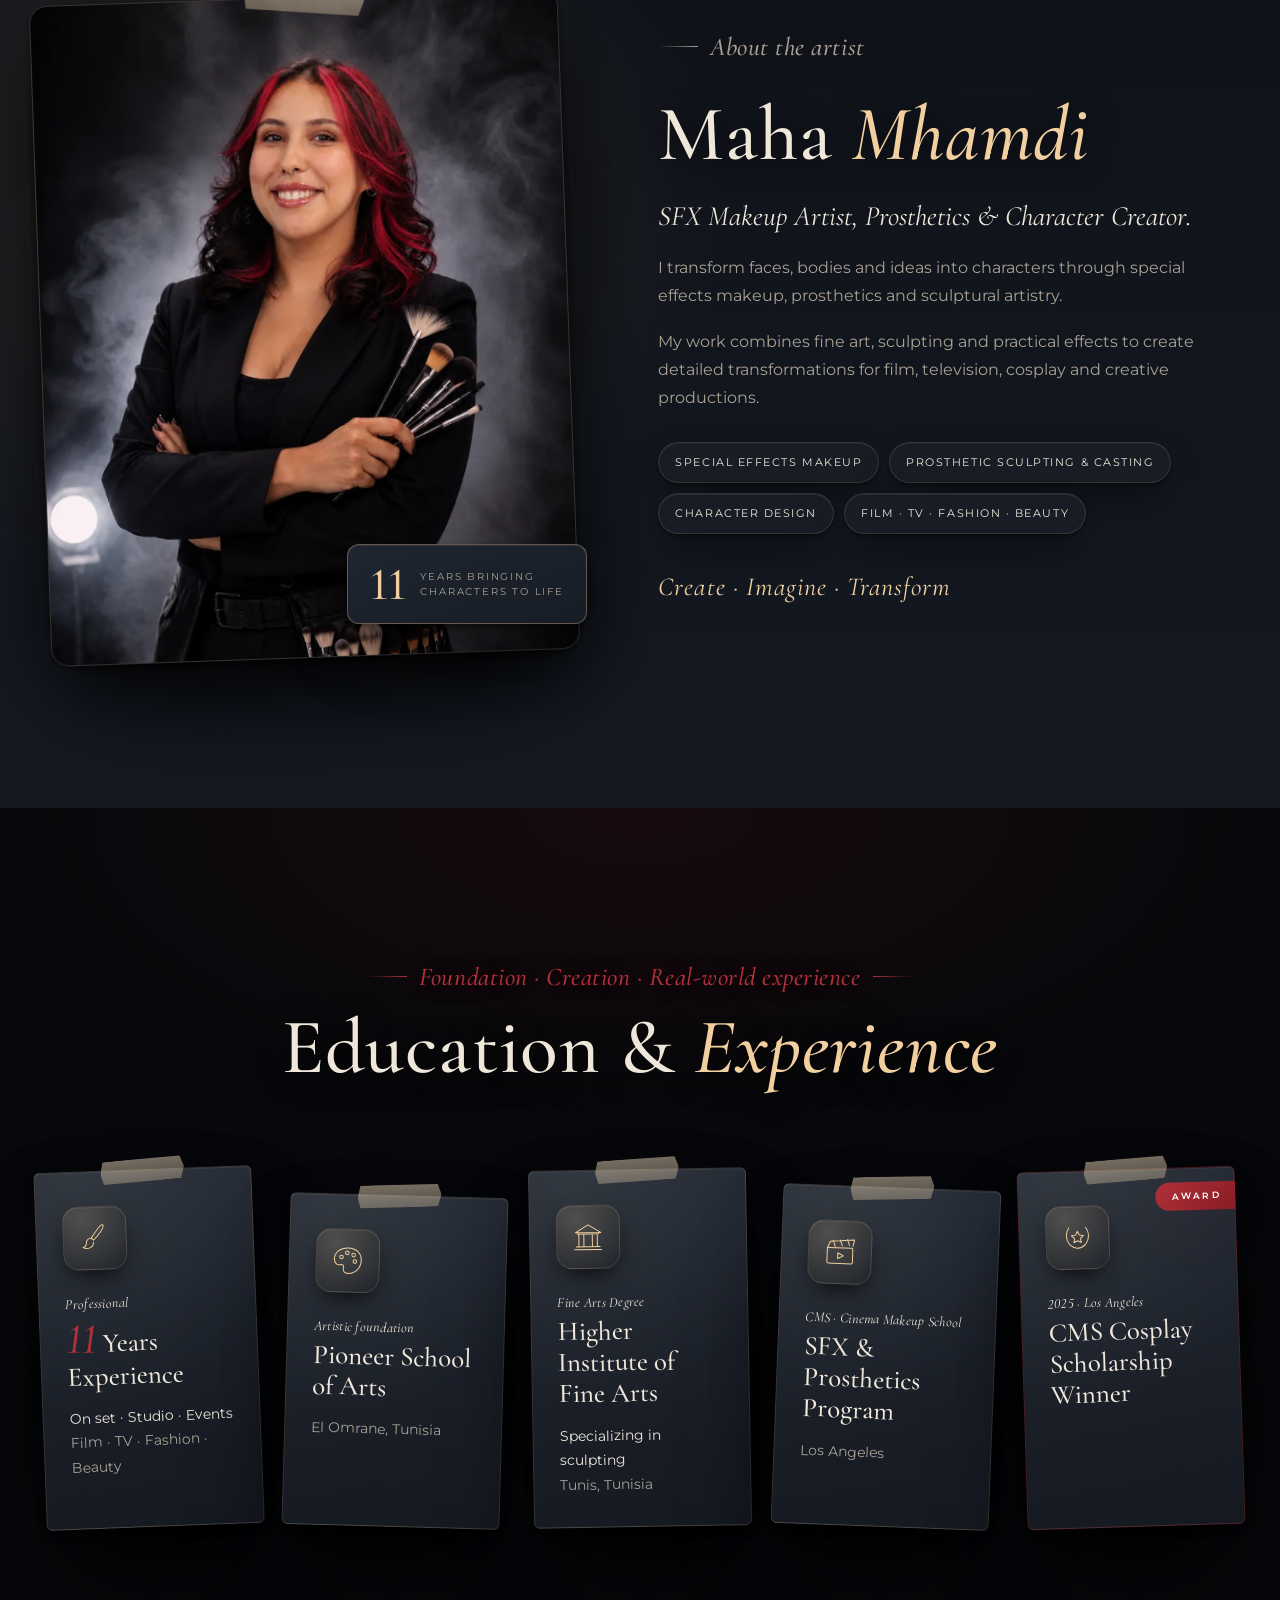
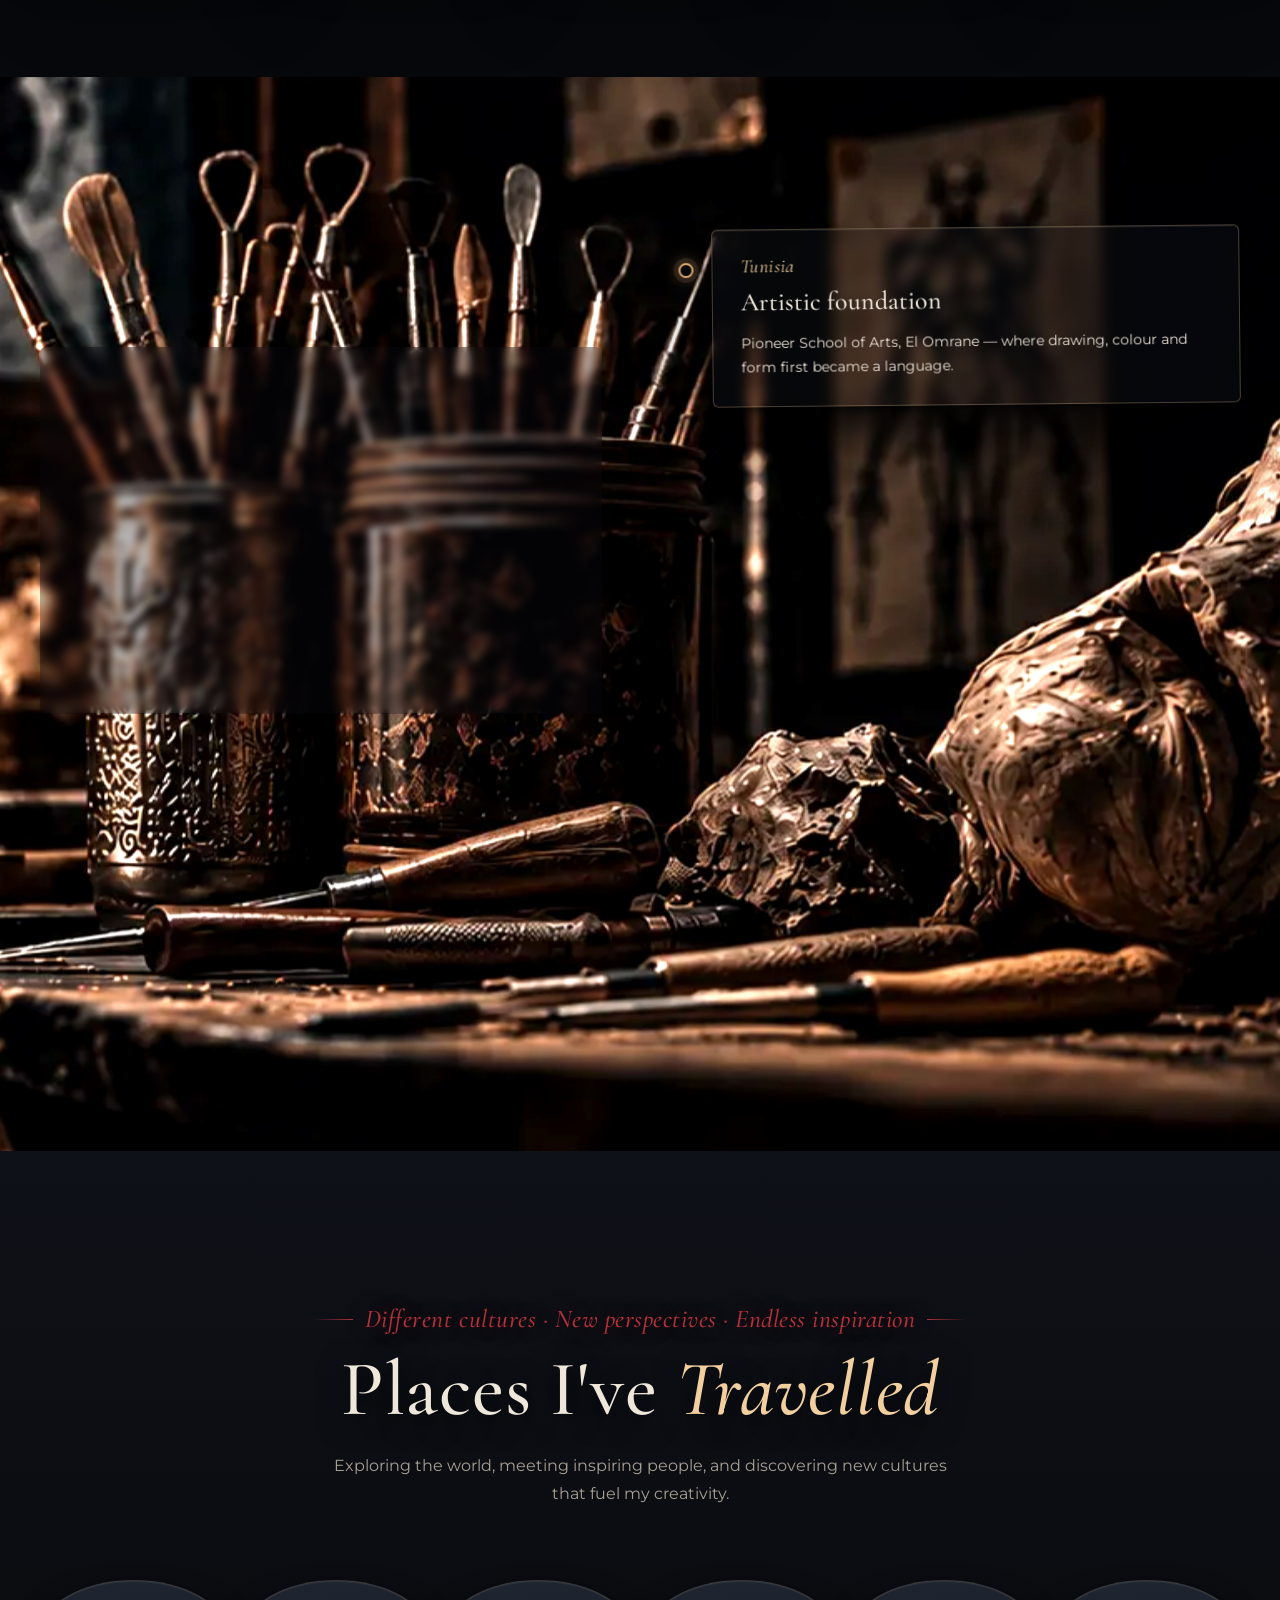
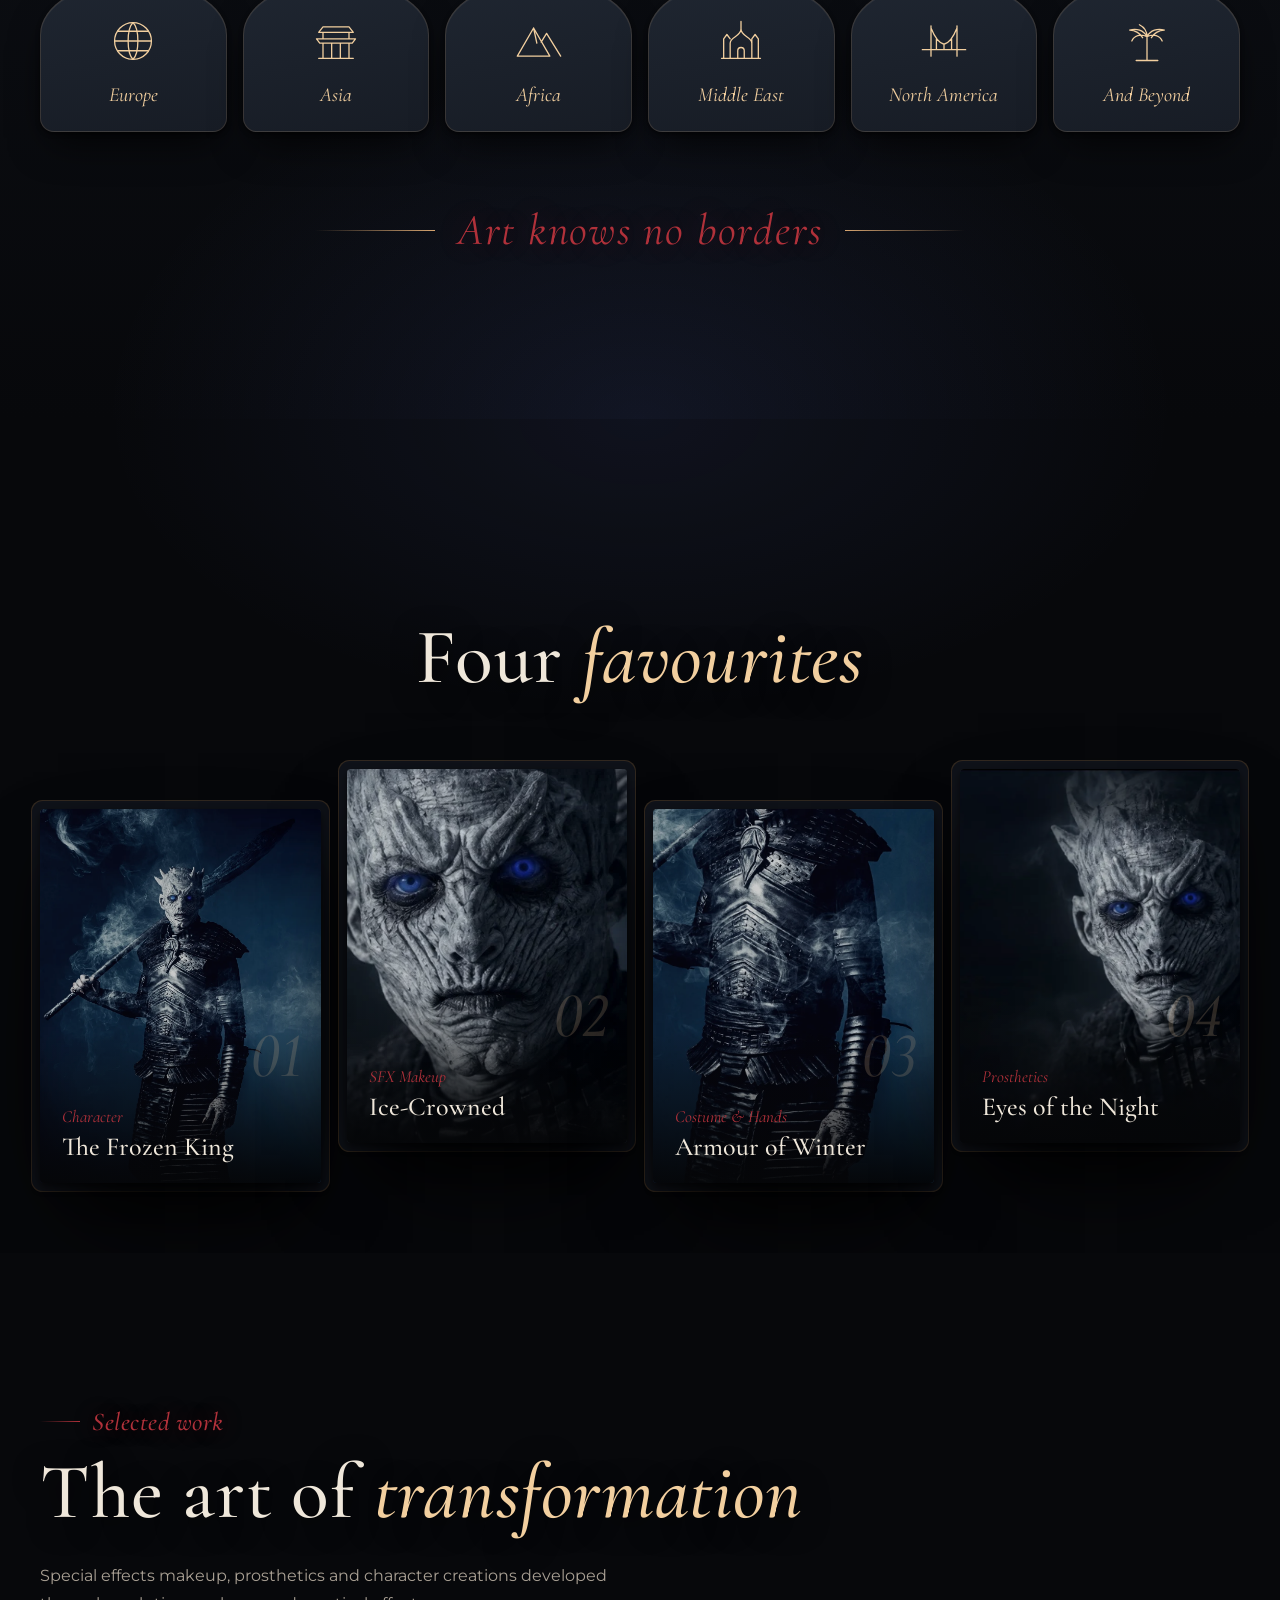
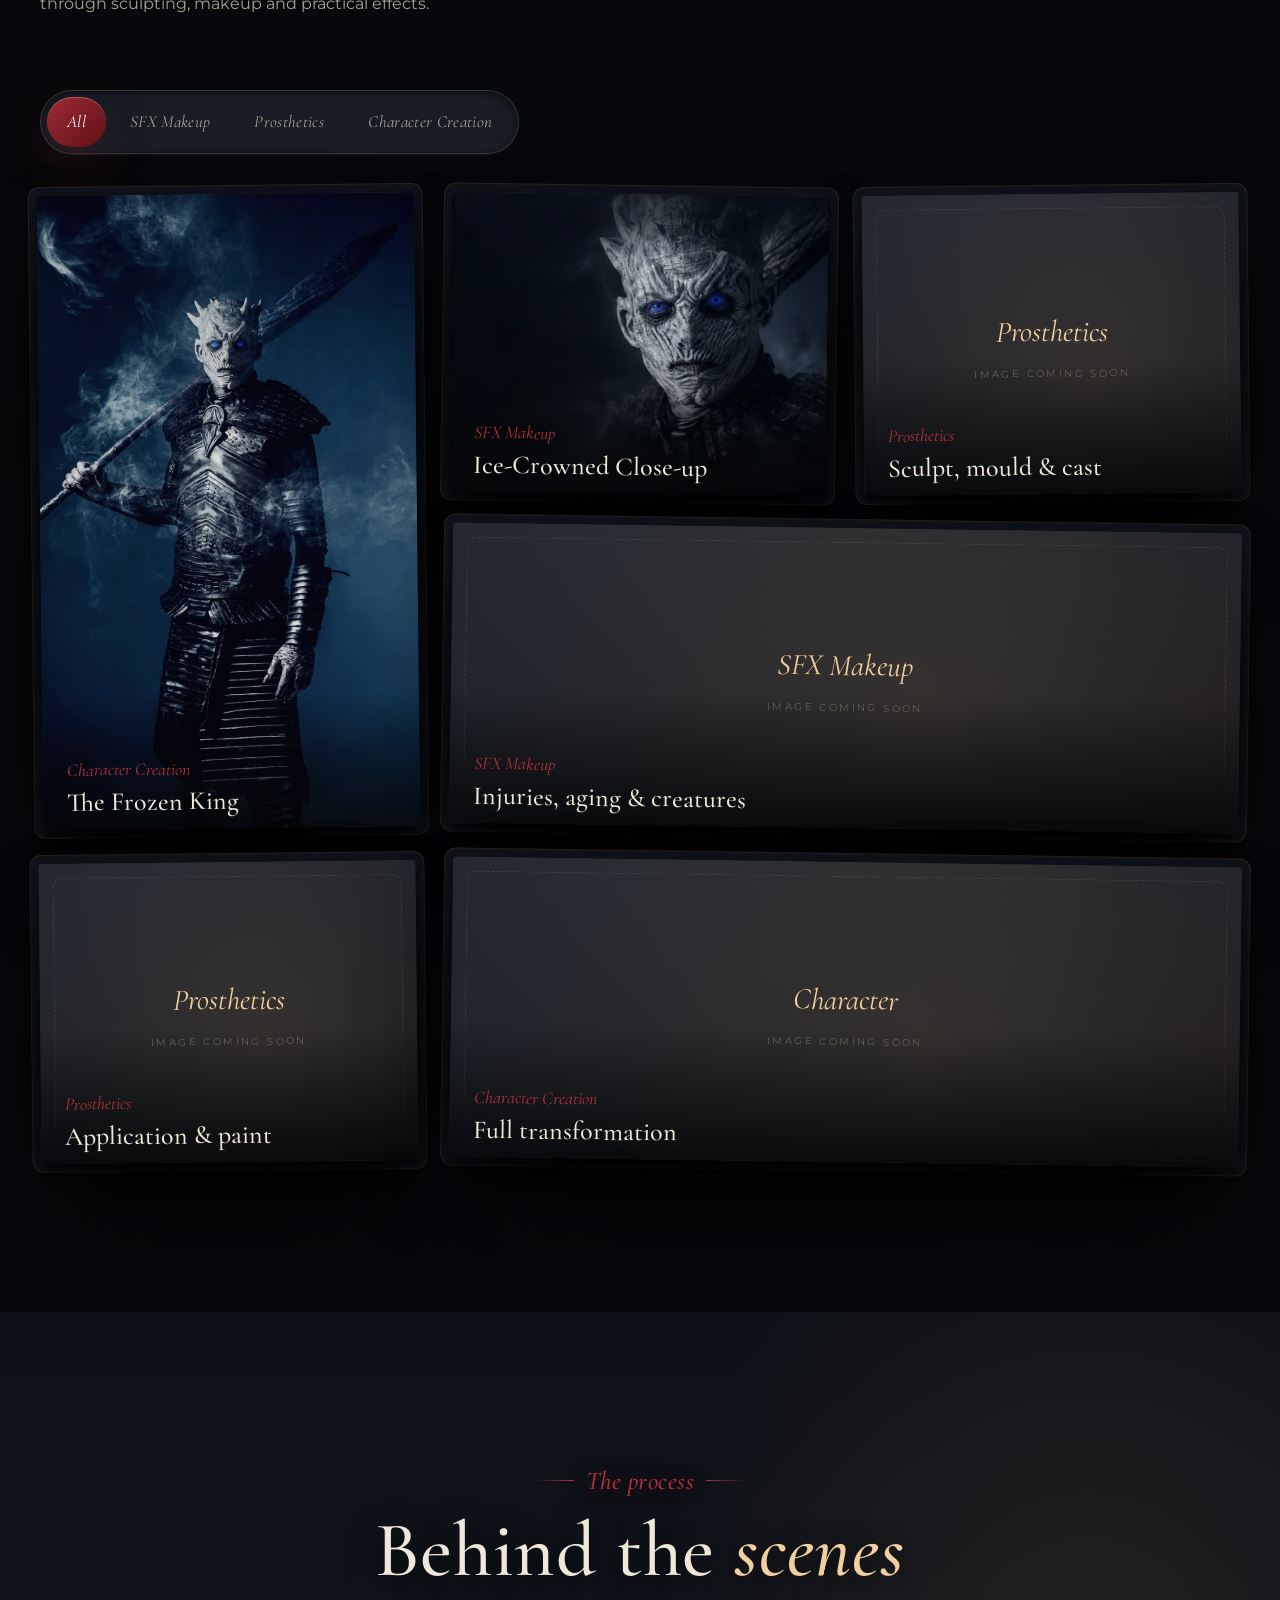
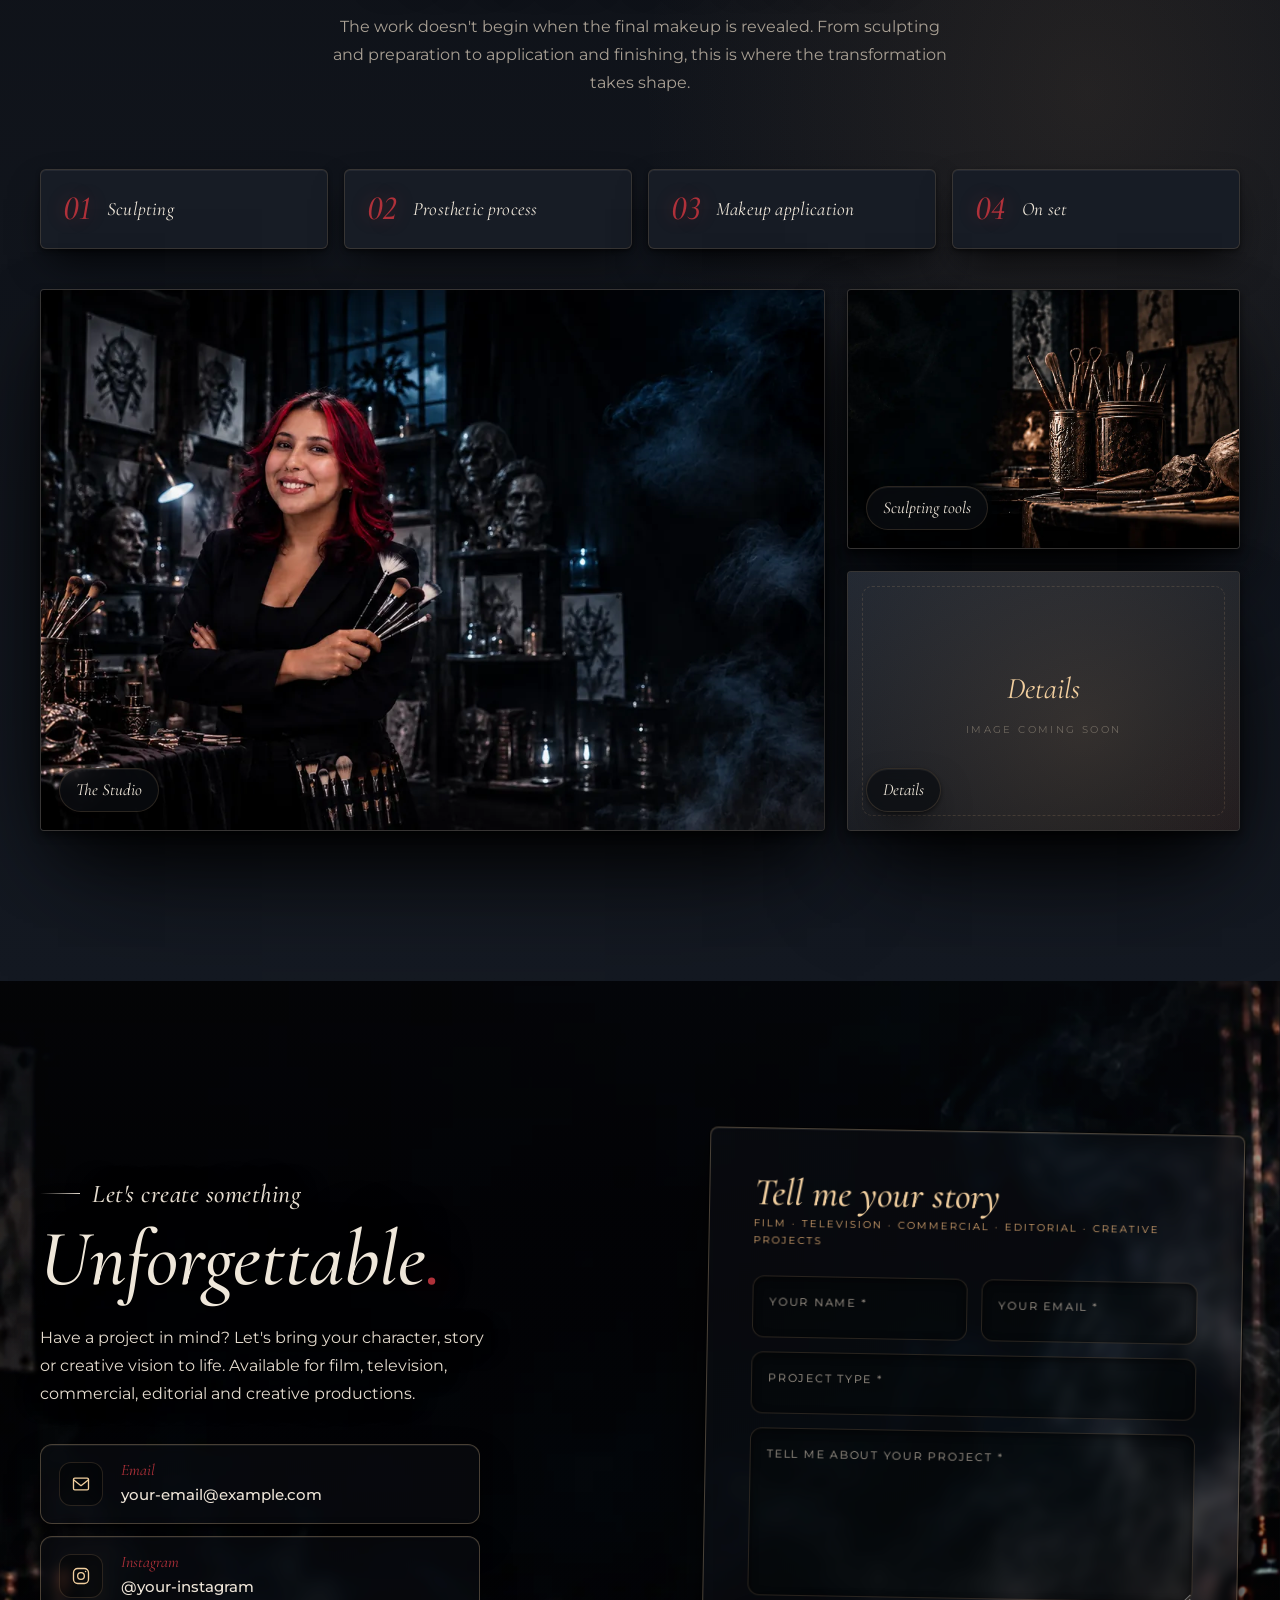
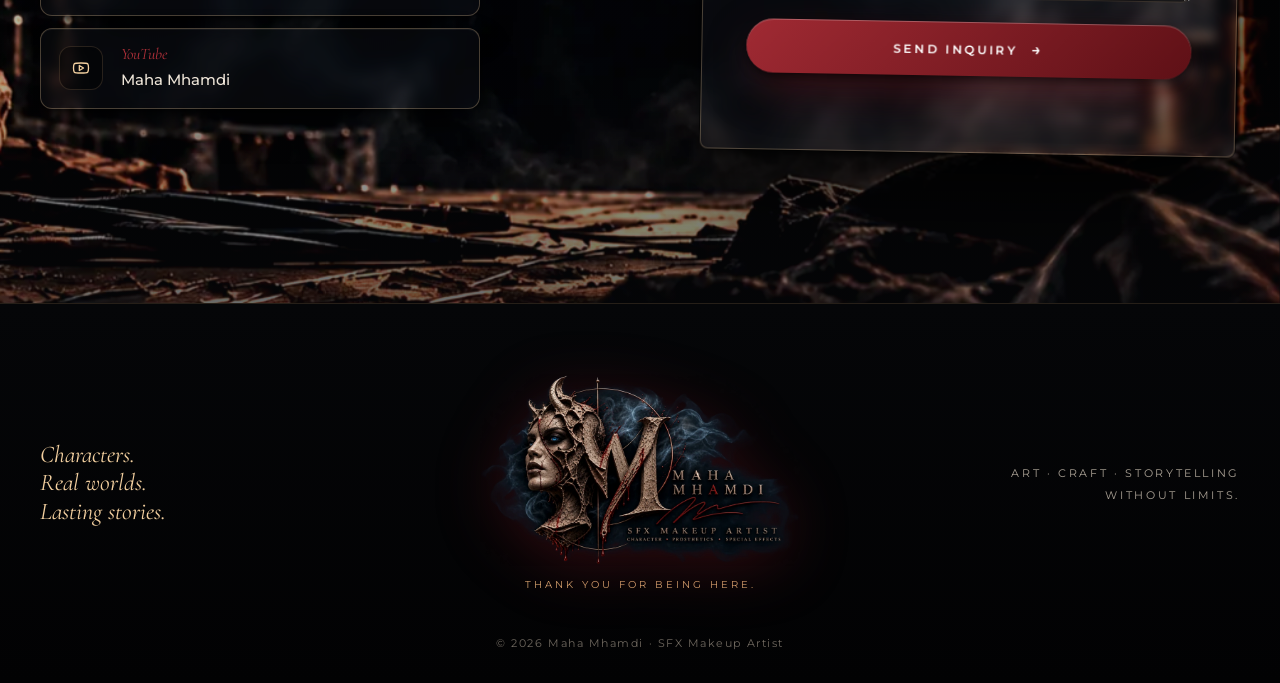
==== commit 67bdfb1e: "Darker reds, bigger centred face, featured work, fuller journey photo - Tone the reds down to a deep" ====
--- a/index.html
+++ b/index.html
@@ -281,6 +281,43 @@
     </ul>
 
     <p class="borders reveal"><span></span>Art knows no borders<span></span></p>
+  </div>
+</section>
+
+<!-- ================= FEATURED WORK ================= -->
+<section class="featured section" id="featured">
+  <div class="container">
+    <header class="section-head center">
+      <p class="section-label reveal">Featured work</p>
+      <h2 class="section-title reveal" style="--d:.08s">Four <em>favourites</em></h2>
+    </header>
+
+    <div class="featured-grid">
+      <figure class="feat reveal">
+        <button class="feat-open" data-lightbox="assets/hero.webp" aria-label="Open image: The Frozen King, full figure">
+          <img src="assets/hero.webp" alt="Full-body ice creature character in dark armour holding a spear" loading="lazy" width="1100" height="1650">
+        </button>
+        <figcaption><b>01</b><span>Character</span><h3>The Frozen King</h3></figcaption>
+      </figure>
+      <figure class="feat reveal" style="--d:.1s">
+        <button class="feat-open" data-lightbox="assets/hero-face.webp" aria-label="Open image: Ice-crowned face close-up">
+          <img src="assets/feat-skin.webp" alt="Close-up of cracked, icy prosthetic skin and glowing blue eyes" loading="lazy" width="390" height="490">
+        </button>
+        <figcaption><b>02</b><span>SFX Makeup</span><h3>Ice-Crowned</h3></figcaption>
+      </figure>
+      <figure class="feat reveal" style="--d:.2s">
+        <button class="feat-open" data-lightbox="assets/feat-armour.webp" aria-label="Open image: armour and hands detail">
+          <img src="assets/feat-armour.webp" alt="Detail of layered dark armour and a pale creature hand" loading="lazy" width="800" height="1000">
+        </button>
+        <figcaption><b>03</b><span>Costume &amp; Hands</span><h3>Armour of Winter</h3></figcaption>
+      </figure>
+      <figure class="feat reveal" style="--d:.3s">
+        <button class="feat-open" data-lightbox="assets/character-closeup.webp" aria-label="Open image: creature portrait">
+          <img src="assets/character-closeup.webp" alt="Portrait of the horned ice creature with glowing eyes in mist" loading="lazy" width="974" height="809">
+        </button>
+        <figcaption><b>04</b><span>Prosthetics</span><h3>Eyes of the Night</h3></figcaption>
+      </figure>
+    </div>
   </div>
 </section>
 
--- a/assets/styles.css
+++ b/assets/styles.css
@@ -13,8 +13,8 @@
 
   --gold: #d6a46f;
   --gold-2: #f2cf9f;
-  --red: #c8303a;
-  --red-2: #ff4b55;
+  --red: #8a1c24;
+  --red-2: #b0313a;
   --ice: #6f8cff;
 
   --text: #efe7da;
@@ -38,7 +38,7 @@
     0 30px 70px -18px rgba(0, 0, 0, 0.95),
     0 60px 120px -40px rgba(0, 0, 0, 0.9);
   --glow-gold: 0 0 0 1px rgba(214, 164, 111, 0.45), 0 30px 80px -24px rgba(214, 164, 111, 0.45);
-  --glow-red: 0 18px 50px -12px rgba(200, 48, 58, 0.65);
+  --glow-red: 0 18px 50px -12px rgba(138, 28, 36, 0.65);
 
   --ease: cubic-bezier(0.22, 1, 0.36, 1);
   --header-h: 76px;
@@ -140,7 +140,7 @@
   transition: transform 0.5s var(--ease), margin 0.5s var(--ease), filter .4s;
 }
 .site-header.scrolled .brand img { transform: scale(.6); margin-top: 4px; }
-.brand:hover img { filter: drop-shadow(0 8px 22px rgba(200,48,58,.45)); }
+.brand:hover img { filter: drop-shadow(0 8px 22px rgba(138,28,36,.45)); }
 .brand-text { font-family: var(--serif); font-size: 20px; letter-spacing: 0.22em; font-weight: 500; }
 .brand-text em { font-style: normal; color: var(--gold); }
 
@@ -209,7 +209,7 @@
 .btn:hover .arrow { transform: translateX(6px); }
 .btn-primary {
   color: #fff;
-  background: linear-gradient(135deg, #e0404a, #9c1e27);
+  background: linear-gradient(135deg, #a02a33, #5e1016);
   box-shadow: inset 0 1px 0 rgba(255,255,255,.25), 0 4px 10px rgba(0,0,0,.6), var(--glow-red);
 }
 .btn-primary::before {
@@ -218,7 +218,7 @@
   transform: translateX(-120%); transition: transform 0.8s var(--ease);
 }
 .btn-primary:hover::before { transform: translateX(120%); }
-.btn-primary:hover { box-shadow: inset 0 1px 0 rgba(255,255,255,.25), 0 6px 14px rgba(0,0,0,.6), 0 26px 60px -12px rgba(255, 75, 85, 0.75); }
+.btn-primary:hover { box-shadow: inset 0 1px 0 rgba(255,255,255,.25), 0 6px 14px rgba(0,0,0,.6), 0 26px 60px -12px rgba(176, 49, 58, 0.75); }
 .btn-ghost {
   border: 1px solid var(--line-strong); color: var(--text);
   background: rgba(255,255,255,.03);
@@ -248,7 +248,7 @@
   overflow: hidden; isolation: isolate;
   background:
     radial-gradient(ellipse 60% 70% at 70% 45%, rgba(70, 95, 170, 0.28), transparent 70%),
-    radial-gradient(ellipse 50% 50% at 15% 80%, rgba(200, 48, 58, 0.16), transparent 70%),
+    radial-gradient(ellipse 50% 50% at 15% 80%, rgba(138, 28, 36, 0.16), transparent 70%),
     linear-gradient(180deg, #06070a 0%, #0b0e15 60%, var(--bg) 100%);
 }
 .hero-embers { position: absolute; inset: 0; width: 100%; height: 100%; z-index: 1; pointer-events: none; }
@@ -316,12 +316,12 @@
 @keyframes charUp { to { transform: none; opacity: 1; } }
 .hero-title .accent {
   font-style: italic; text-transform: none; letter-spacing: 0;
-  background: linear-gradient(100deg, var(--red) 0%, var(--red-2) 30%, #ffb2a0 50%, var(--red-2) 70%, var(--red) 100%);
+  background: linear-gradient(100deg, var(--red) 0%, var(--red-2) 30%, #c9776c 50%, var(--red-2) 70%, var(--red) 100%);
   background-size: 220% 100%;
   -webkit-background-clip: text; background-clip: text; color: transparent;
   animation: shimmer 6s linear infinite;
 }
-.hero-title .line-accent { filter: drop-shadow(0 8px 26px rgba(200, 48, 58, 0.5)); }
+.hero-title .line-accent { filter: drop-shadow(0 8px 26px rgba(138, 28, 36, 0.5)); }
 .hero-title .line-accent .accent {
   transform: translateY(110%) rotate(4deg); opacity: 0;
   animation: charUp 1.2s var(--ease) .55s forwards, shimmer 6s linear 1.8s infinite;
@@ -472,7 +472,7 @@
 /* ---------- EXPERIENCE ---------- */
 .experience {
   background:
-    radial-gradient(ellipse 70% 50% at 50% 0%, rgba(200, 48, 58, 0.12), transparent 70%),
+    radial-gradient(ellipse 70% 50% at 50% 0%, rgba(138, 28, 36, 0.12), transparent 70%),
     var(--bg);
 }
 .exp-grid { display: grid; grid-template-columns: repeat(auto-fit, minmax(210px, 1fr)); gap: 20px; }
@@ -500,7 +500,7 @@
 .exp-card .big { color: var(--gold-2); font-size: 1.5em; }
 .exp-card p { font-size: 14px; color: var(--text); }
 .exp-card p.muted { color: var(--muted); }
-.exp-card--award { border-color: rgba(200, 48, 58, .4); background: linear-gradient(165deg, #2a1a1f 0%, var(--surface) 60%, #12161d 100%); }
+.exp-card--award { border-color: rgba(138, 28, 36, .4); background: linear-gradient(165deg, #2a1a1f 0%, var(--surface) 60%, #12161d 100%); }
 .award-ribbon {
   position: absolute; top: 18px; right: -1px;
   font-size: 9px; letter-spacing: .25em; text-transform: uppercase; font-weight: 600;
@@ -612,7 +612,7 @@
 .filter.active, .filter:hover { color: #fff; }
 .filter-indicator {
   position: absolute; z-index: 0; top: 0; left: 0; border-radius: 999px;
-  background: linear-gradient(135deg, #e0404a, #9c1e27);
+  background: linear-gradient(135deg, #a02a33, #5e1016);
   box-shadow: var(--glow-red), inset 0 1px 0 rgba(255,255,255,.25);
   transition: transform .5s var(--ease), width .5s var(--ease), height .5s var(--ease);
 }
@@ -654,7 +654,7 @@
   position: absolute; inset: 0; display: grid; place-content: center; text-align: center; gap: 6px;
   background:
     radial-gradient(circle at 30% 30%, rgba(214,164,111,.16), transparent 50%),
-    radial-gradient(circle at 75% 70%, rgba(200,48,58,.14), transparent 50%),
+    radial-gradient(circle at 75% 70%, rgba(138,28,36,.14), transparent 50%),
     linear-gradient(160deg, var(--surface-2), #0f1218);
   background-size: 200% 200%, 200% 200%, 100% 100%;
   animation: drift 12s ease-in-out infinite alternate;
@@ -692,7 +692,7 @@
   transition-delay: var(--d, 0s);
 }
 .process-step.in:hover { transform: translateY(-5px); border-color: var(--gold); }
-.process-step b { font-family: var(--serif); font-size: 34px; font-weight: 500; color: var(--red-2); line-height: 1; text-shadow: 0 0 18px rgba(255,75,85,.4); }
+.process-step b { font-family: var(--serif); font-size: 34px; font-weight: 500; color: var(--red-2); line-height: 1; text-shadow: 0 0 18px rgba(176,49,58,.4); }
 .process-step span { font-size: 12px; letter-spacing: .16em; text-transform: uppercase; }
 
 .bts-grid { display: grid; grid-template-columns: 2fr 1fr; grid-template-rows: 260px 260px; gap: 22px; }
@@ -730,7 +730,7 @@
 .contact::before {
   content: ""; position: absolute; inset: 0; z-index: -1;
   background:
-    radial-gradient(ellipse 50% 60% at 20% 40%, rgba(200,48,58,.2), transparent 70%),
+    radial-gradient(ellipse 50% 60% at 20% 40%, rgba(138,28,36,.2), transparent 70%),
     linear-gradient(180deg, var(--bg-3) 0%, rgba(5,6,8,.75) 25%, rgba(5,6,8,.85) 100%);
 }
 .contact-grid { display: grid; grid-template-columns: minmax(0, 1.1fr) minmax(0, 1fr); gap: clamp(40px, 6vw, 80px); align-items: center; }
@@ -739,7 +739,7 @@
   font-size: clamp(40px, 6.2vw, 92px); line-height: .95; overflow-wrap: anywhere; margin: 16px 0 26px;
   text-shadow: 0 10px 40px rgba(0,0,0,.9);
 }
-.contact-title span { color: var(--red-2); text-shadow: 0 0 30px rgba(255,75,85,.6); }
+.contact-title span { color: var(--red-2); text-shadow: 0 0 30px rgba(176,49,58,.6); }
 .contact-copy > p { color: #cbc2b5; max-width: 460px; }
 .contact-links { display: grid; gap: 12px; margin-top: 36px; max-width: 440px; }
 .contact-link {
@@ -806,7 +806,7 @@
 .footer-left { font-family: var(--serif); font-size: 22px; font-style: italic; line-height: 1.4; color: var(--muted); }
 .footer-right { text-align: right; font-size: 11px; letter-spacing: .24em; text-transform: uppercase; color: var(--muted); line-height: 2; }
 .footer-center { display: flex; flex-direction: column; align-items: center; gap: 10px; }
-.footer-center img { width: min(320px, 80vw); filter: drop-shadow(0 10px 30px rgba(200,48,58,.35)); animation: float 7s ease-in-out infinite; }
+.footer-center img { width: min(320px, 80vw); filter: drop-shadow(0 10px 30px rgba(138,28,36,.35)); animation: float 7s ease-in-out infinite; }
 .thanks { font-size: 10px; letter-spacing: .3em; text-transform: uppercase; color: var(--gold); }
 .copyright { text-align: center; margin-top: 40px; font-size: 11px; letter-spacing: .14em; color: var(--dim); }
 @media (max-width: 720px) {
@@ -856,7 +856,7 @@
   font-weight: 400; letter-spacing: 0; text-transform: none;
   color: var(--red-2);
   line-height: 1;
-  text-shadow: 0 0 24px rgba(255, 75, 85, .35);
+  text-shadow: 0 0 24px rgba(176, 49, 58, .35);
   transform: rotate(-3deg);
   transform-origin: left center;
 }
@@ -869,7 +869,7 @@
 .hero {
   background:
     radial-gradient(ellipse 55% 70% at 72% 42%, rgba(60, 90, 170, 0.32), transparent 70%),
-    radial-gradient(ellipse 45% 50% at 10% 85%, rgba(200, 48, 58, 0.18), transparent 70%),
+    radial-gradient(ellipse 45% 50% at 10% 85%, rgba(138, 28, 36, 0.18), transparent 70%),
     #05070b;
 }
 .hero-media { width: min(70vw, 1100px); right: -4vw; align-items: center; }
@@ -933,7 +933,7 @@
   position: relative; z-index: 5; text-align: center;
   padding: clamp(150px, 16vw, 210px) 16px clamp(90px, 10vw, 130px);
   background:
-    radial-gradient(ellipse 60% 70% at 50% 60%, rgba(200,48,58,.12), transparent 70%),
+    radial-gradient(ellipse 60% 70% at 50% 60%, rgba(138,28,36,.12), transparent 70%),
     #0b0d12;
   box-shadow: 0 -30px 60px -20px rgba(0,0,0,.9);
 }
@@ -954,7 +954,7 @@
   transition: opacity 1.2s var(--ease), filter 1.2s var(--ease), transform 1.2s var(--ease);
   text-shadow: 0 10px 40px rgba(0,0,0,.9);
 }
-.statement-text .w.accent { font-family: var(--script); font-weight: 400; color: var(--red-2); font-size: 1.12em; text-shadow: 0 0 40px rgba(255,75,85,.35); }
+.statement-text .w.accent { font-family: var(--script); font-weight: 400; color: var(--red-2); font-size: 1.12em; text-shadow: 0 0 40px rgba(176,49,58,.35); }
 .statement.in .w { opacity: 1; filter: none; transform: none; }
 .statement.in .w:nth-child(2) { transition-delay: .25s; }
 .statement.in .w:nth-child(3) { transition-delay: .5s; }
@@ -1015,7 +1015,7 @@
 /* ---------- Travel ---------- */
 .travel-card { border-radius: 50% 50% 14px 14px / 36% 36% 14px 14px; }
 .travel-card span { font-family: var(--script); font-size: 30px; letter-spacing: 0; text-transform: none; color: var(--gold-2); line-height: 1; }
-.borders { font-family: var(--script); text-transform: none; letter-spacing: 0; font-size: clamp(38px, 5vw, 62px); color: var(--red-2); text-shadow: 0 0 30px rgba(255,75,85,.3); }
+.borders { font-family: var(--script); text-transform: none; letter-spacing: 0; font-size: clamp(38px, 5vw, 62px); color: var(--red-2); text-shadow: 0 0 30px rgba(176,49,58,.3); }
 
 /* ---------- Work: gallery frames ---------- */
 .work-item { border-radius: 4px; border: 0; box-shadow: var(--shadow-lg), 0 0 0 8px #11141b, 0 0 0 9px rgba(214,164,111,.18); }
@@ -1051,7 +1051,7 @@
   opacity: 0; mix-blend-mode: difference;
 }
 .cursor.on { opacity: 1; }
-.cursor.hover { width: 70px; height: 70px; margin: -35px 0 0 -35px; background: rgba(255, 75, 85, .9); border-color: transparent; }
+.cursor.hover { width: 70px; height: 70px; margin: -35px 0 0 -35px; background: rgba(176, 49, 58, .9); border-color: transparent; }
 
 @media (max-width: 860px) {
   .hero-media { width: 130vw; right: -38vw; top: 6vh; bottom: auto; opacity: .8; }
@@ -1125,7 +1125,7 @@
 .statement { background: linear-gradient(180deg, #05070b 0%, #0b0d12 55%, var(--bg-2) 100%); }
 .statement::before {
   content: ""; position: absolute; inset: 0; pointer-events: none;
-  background: radial-gradient(ellipse 60% 60% at 50% 55%, rgba(200,48,58,.12), transparent 70%);
+  background: radial-gradient(ellipse 60% 60% at 50% 55%, rgba(138,28,36,.12), transparent 70%);
 }
 .statement > * { position: relative; }
 .hero::after {
@@ -1157,3 +1157,70 @@
 .contact-link small { font-style: italic; font-size: 16px; }
 .footer-left { font-style: italic; font-size: 24px; }
 @media (max-width: 860px) { .hero-inner { padding-top: 46vh; } }
+
+
+/* =========================================================
+   Bigger, centred face · featured work · fuller journey photo
+   ========================================================= */
+.hero-media {
+  width: min(92vw, 1500px); left: 50%; right: auto;
+  translate: -38% 0;
+}
+.hero-face {
+  -webkit-mask-image: radial-gradient(ellipse 58% 62% at 60% 44%, #000 52%, transparent 100%);
+  mask-image: radial-gradient(ellipse 58% 62% at 60% 44%, #000 52%, transparent 100%);
+}
+.hero-title { font-size: clamp(52px, 8.6vw, 128px); }
+.hero-inner::before {
+  content: ""; position: absolute; z-index: -1; left: -10vw; top: 10%; bottom: 0; width: 60vw;
+  background: radial-gradient(ellipse 60% 55% at 35% 50%, rgba(5,7,11,.6), transparent 75%);
+  pointer-events: none;
+}
+.hero-title, .hero-intro { text-shadow: 0 4px 30px rgba(0,0,0,.95), 0 0 60px rgba(0,0,0,.6); }
+
+.featured {
+  background:
+    radial-gradient(ellipse 60% 50% at 50% 0%, rgba(111, 140, 255, .08), transparent 70%),
+    var(--bg);
+  padding-bottom: clamp(40px, 6vw, 70px);
+}
+.featured-grid { display: grid; grid-template-columns: repeat(4, minmax(0, 1fr)); gap: 26px; }
+.feat {
+  position: relative; overflow: hidden; border-radius: 4px; aspect-ratio: 3 / 4;
+  background: var(--surface);
+  box-shadow: var(--shadow-lg), 0 0 0 8px #11141b, 0 0 0 9px rgba(214,164,111,.22);
+  transition: transform .7s var(--ease), box-shadow .7s var(--ease), opacity 1s var(--ease);
+  transition-delay: var(--d, 0s);
+}
+.feat:nth-child(odd) { margin-top: 40px; }
+.feat.in:hover { transform: translateY(-12px); box-shadow: var(--shadow-lg), 0 0 0 8px #11141b, 0 0 0 9px rgba(214,164,111,.6), 0 40px 90px -20px rgba(214,164,111,.35); }
+.feat-open { display: block; width: 100%; height: 100%; cursor: zoom-in; }
+.feat img { width: 100%; height: 100%; object-fit: cover; object-position: 50% 25%; filter: saturate(.85) brightness(.85); transition: transform 1.4s var(--ease), filter .7s; }
+.feat:hover img { transform: scale(1.08); filter: saturate(1.1) brightness(1); }
+.feat figcaption {
+  position: absolute; left: 0; right: 0; bottom: 0; padding: 70px 22px 22px; pointer-events: none;
+  background: linear-gradient(transparent, rgba(5,6,8,.95));
+}
+.feat figcaption b { position: absolute; top: -8px; right: 18px; font-family: var(--serif); font-style: italic; font-weight: 500; font-size: 64px; line-height: 1; color: rgba(242,207,159,.18); transition: color .6s; }
+.feat:hover figcaption b { color: rgba(242,207,159,.5); }
+.feat figcaption span { font-family: var(--serif); font-style: italic; font-size: 17px; color: var(--red-2); }
+.feat figcaption h3 { font-family: var(--serif); font-weight: 500; font-size: 26px; line-height: 1.15; }
+@media (max-width: 960px) {
+  .featured-grid { grid-template-columns: repeat(2, minmax(0, 1fr)); gap: 20px; }
+  .feat:nth-child(odd) { margin-top: 0; }
+  .feat:nth-child(even) { margin-top: 30px; }
+}
+@media (max-width: 420px) { .feat figcaption h3 { font-size: 20px; } .feat figcaption { padding: 50px 14px 14px; } }
+
+/* journey: use the bright right side of the workshop photo, no left shadow */
+.journey-bg { background-image: url("workshop-bright.webp"); background-position: center; filter: brightness(1.3) contrast(1.05); }
+.journey::before { background: linear-gradient(180deg, rgba(7,8,11,.45) 0%, rgba(7,8,11,.18) 22%, rgba(7,8,11,.18) 78%, rgba(7,8,11,.5) 100%); }
+.journey-head { padding: 26px 28px; border-radius: 6px; background: rgba(10, 12, 17, .3); backdrop-filter: blur(4px); -webkit-backdrop-filter: blur(4px); }
+
+@media (max-width: 860px) {
+  .hero-media { width: 150vw; translate: -50% 0; top: 2vh; }
+  .hero-inner::before { display: none; }
+  .journey::before { background: rgba(7,8,11,.35); }
+}
+.t-meta { color: var(--gold-2); }
+.hero-vertical { white-space: nowrap; }
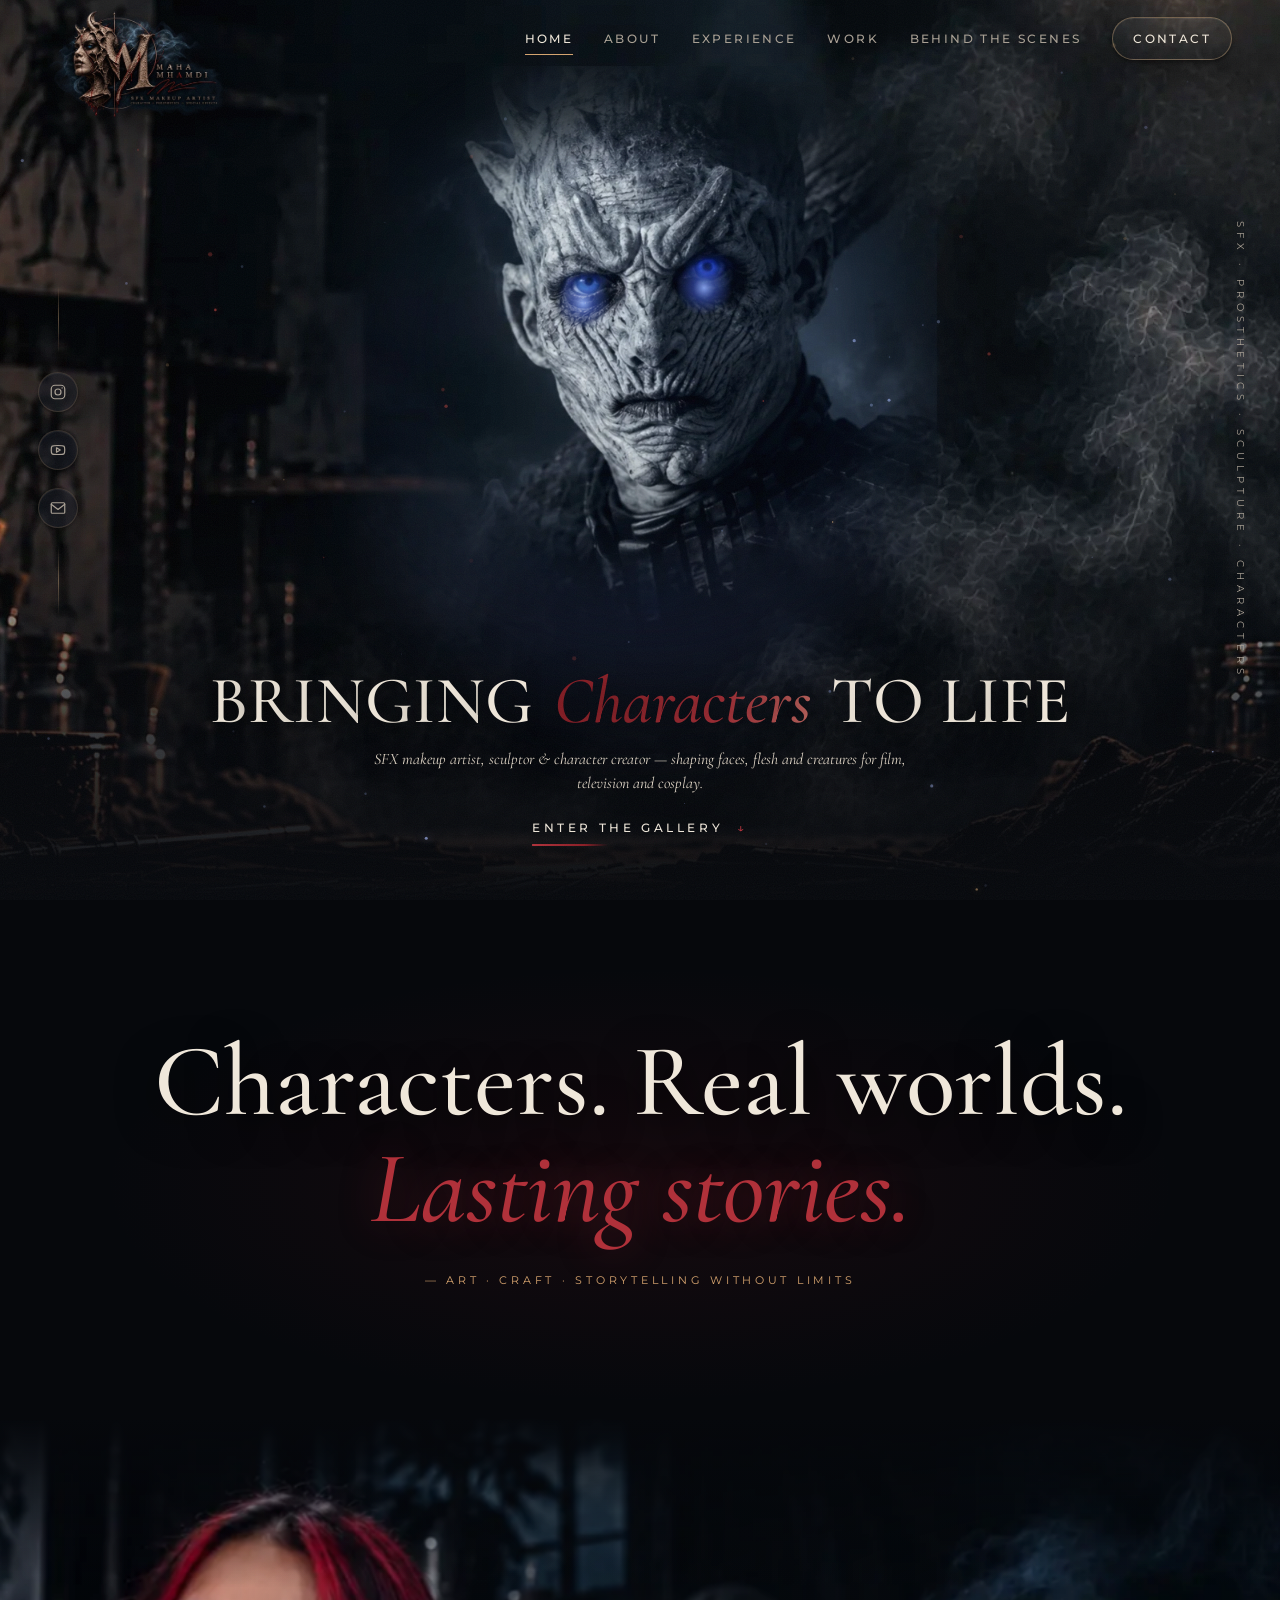
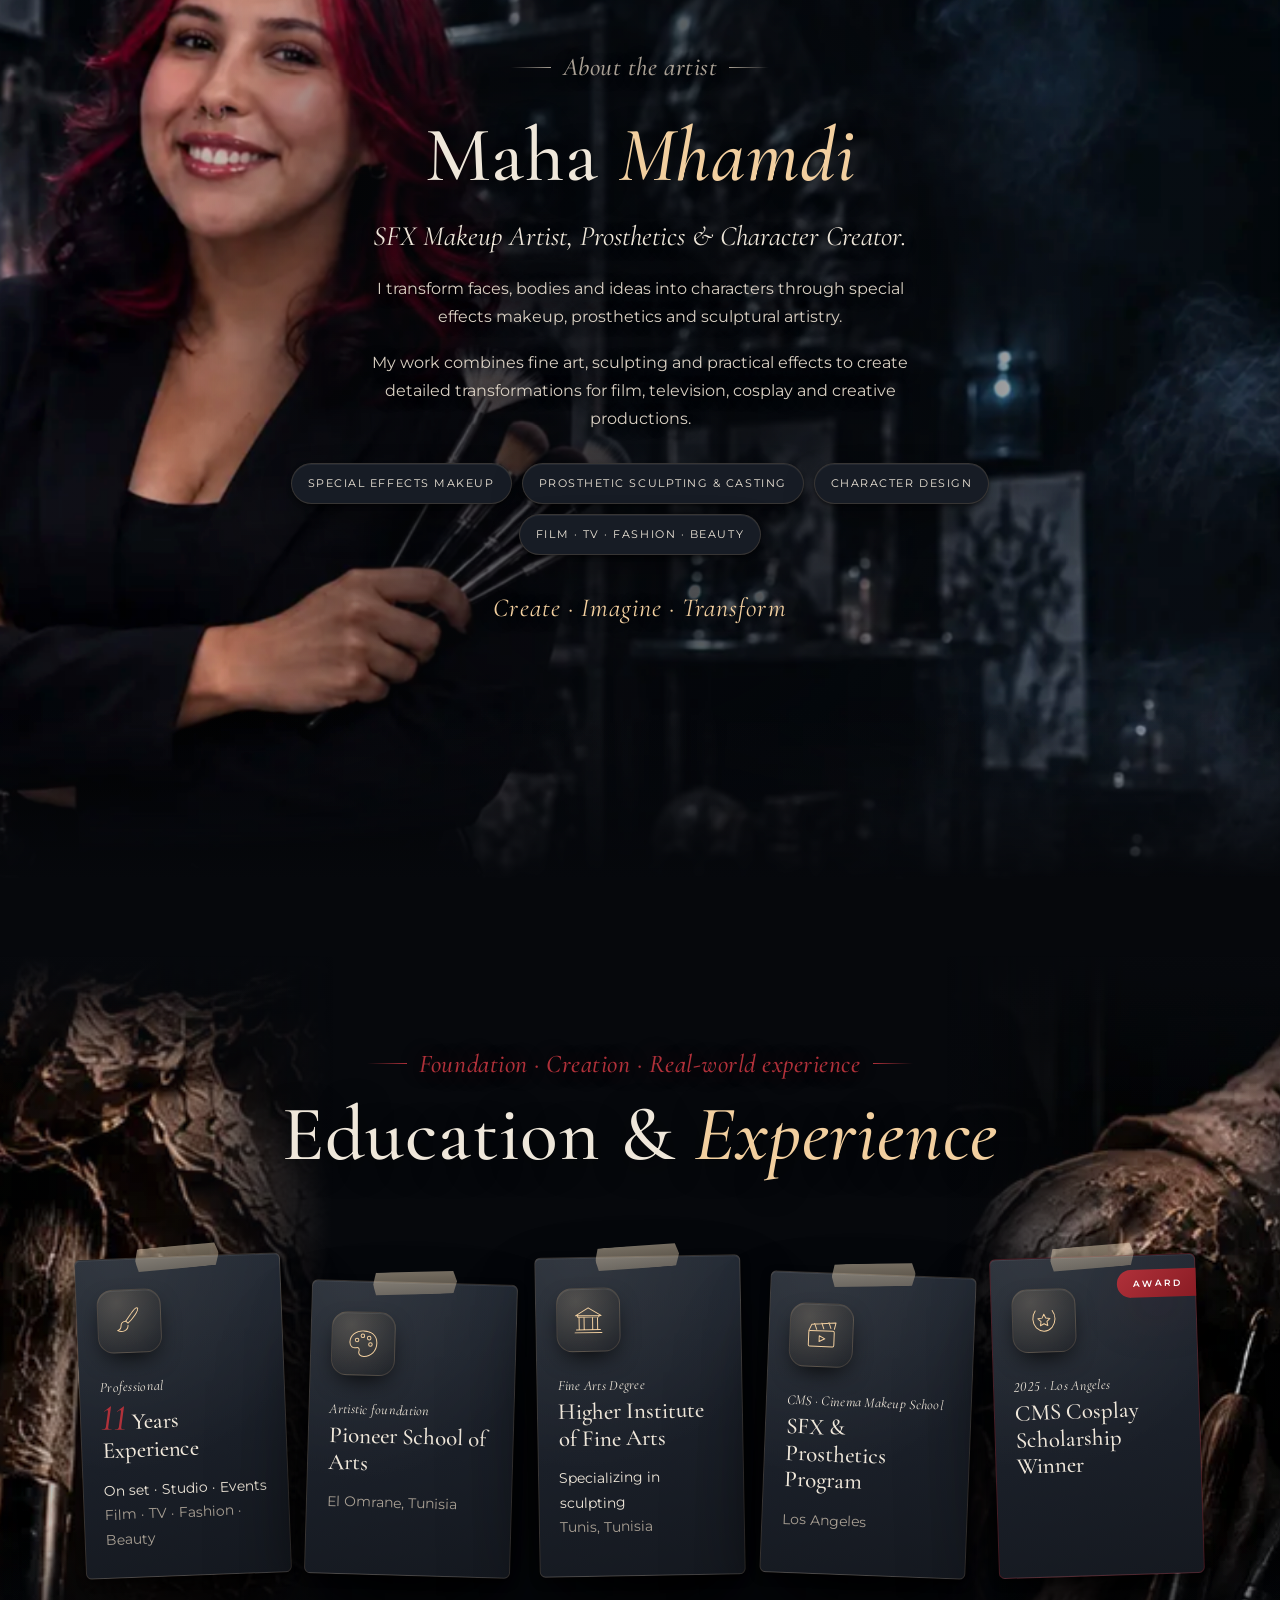
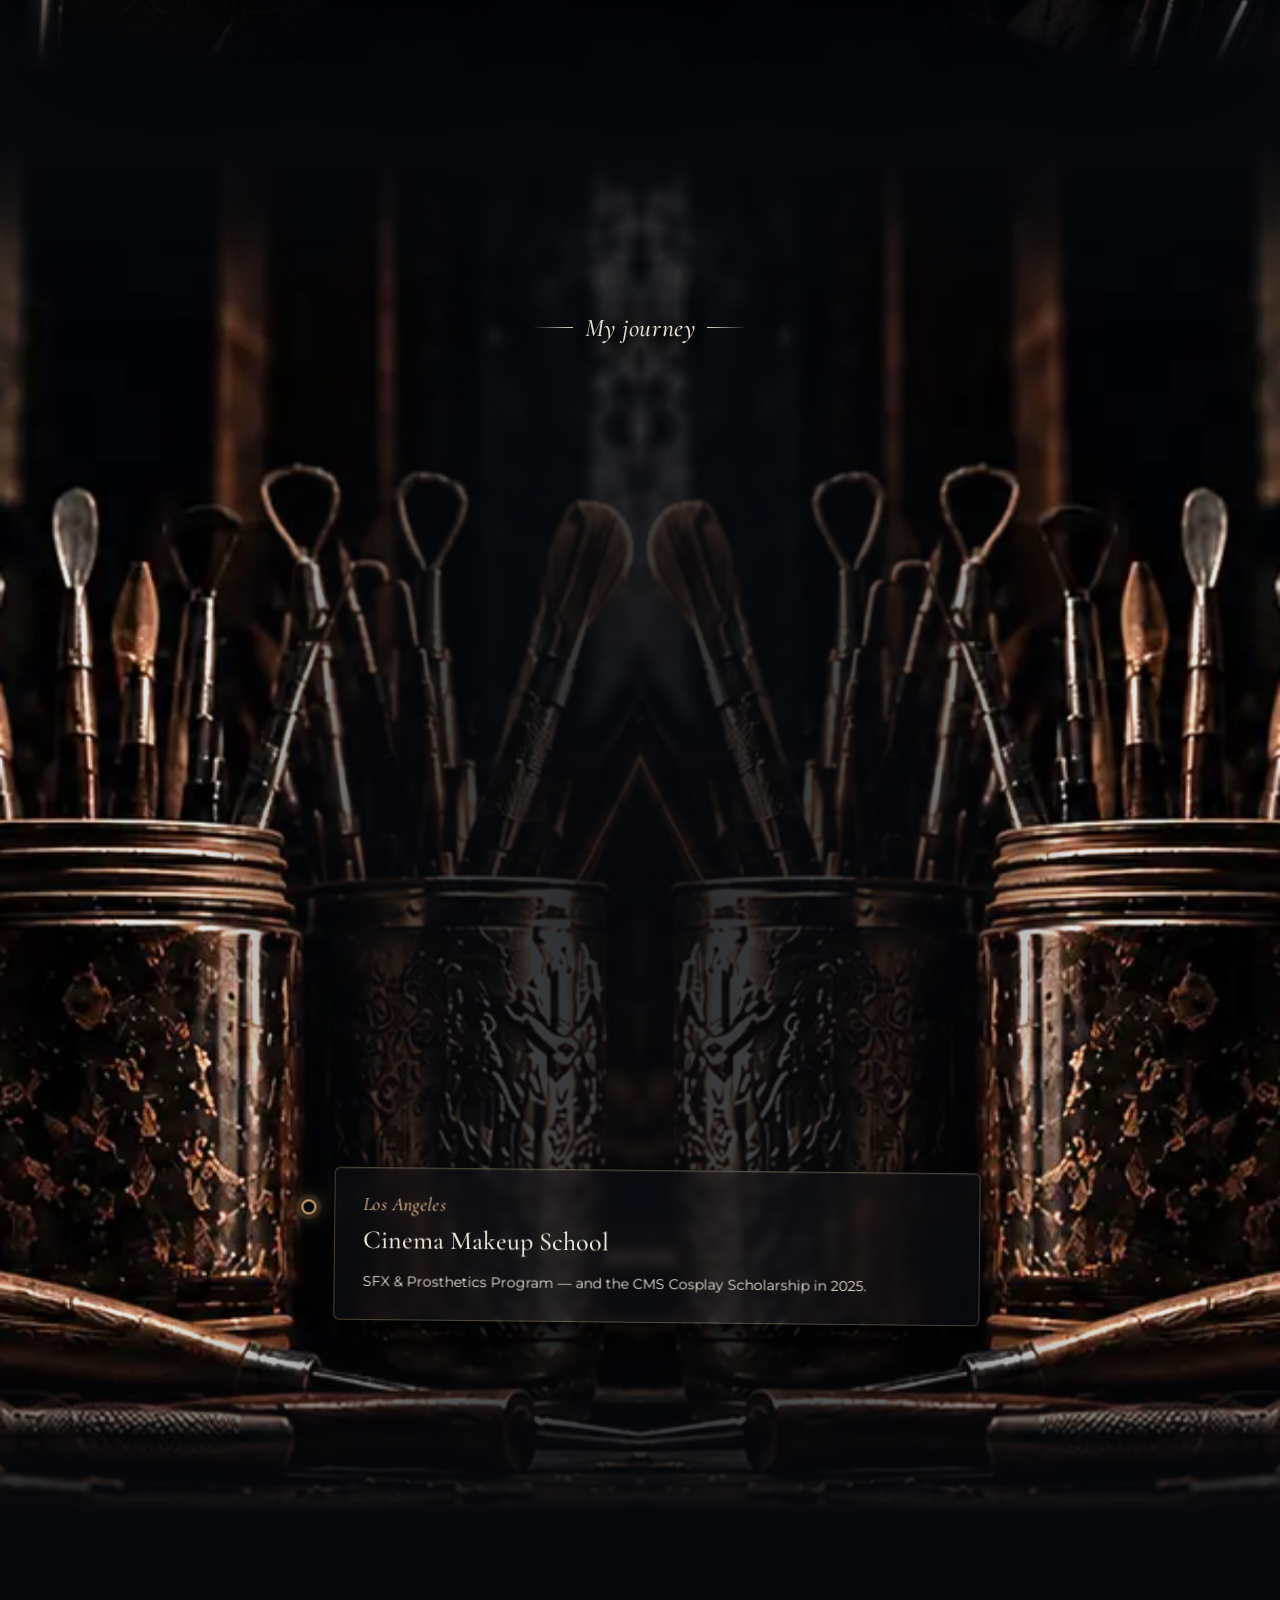
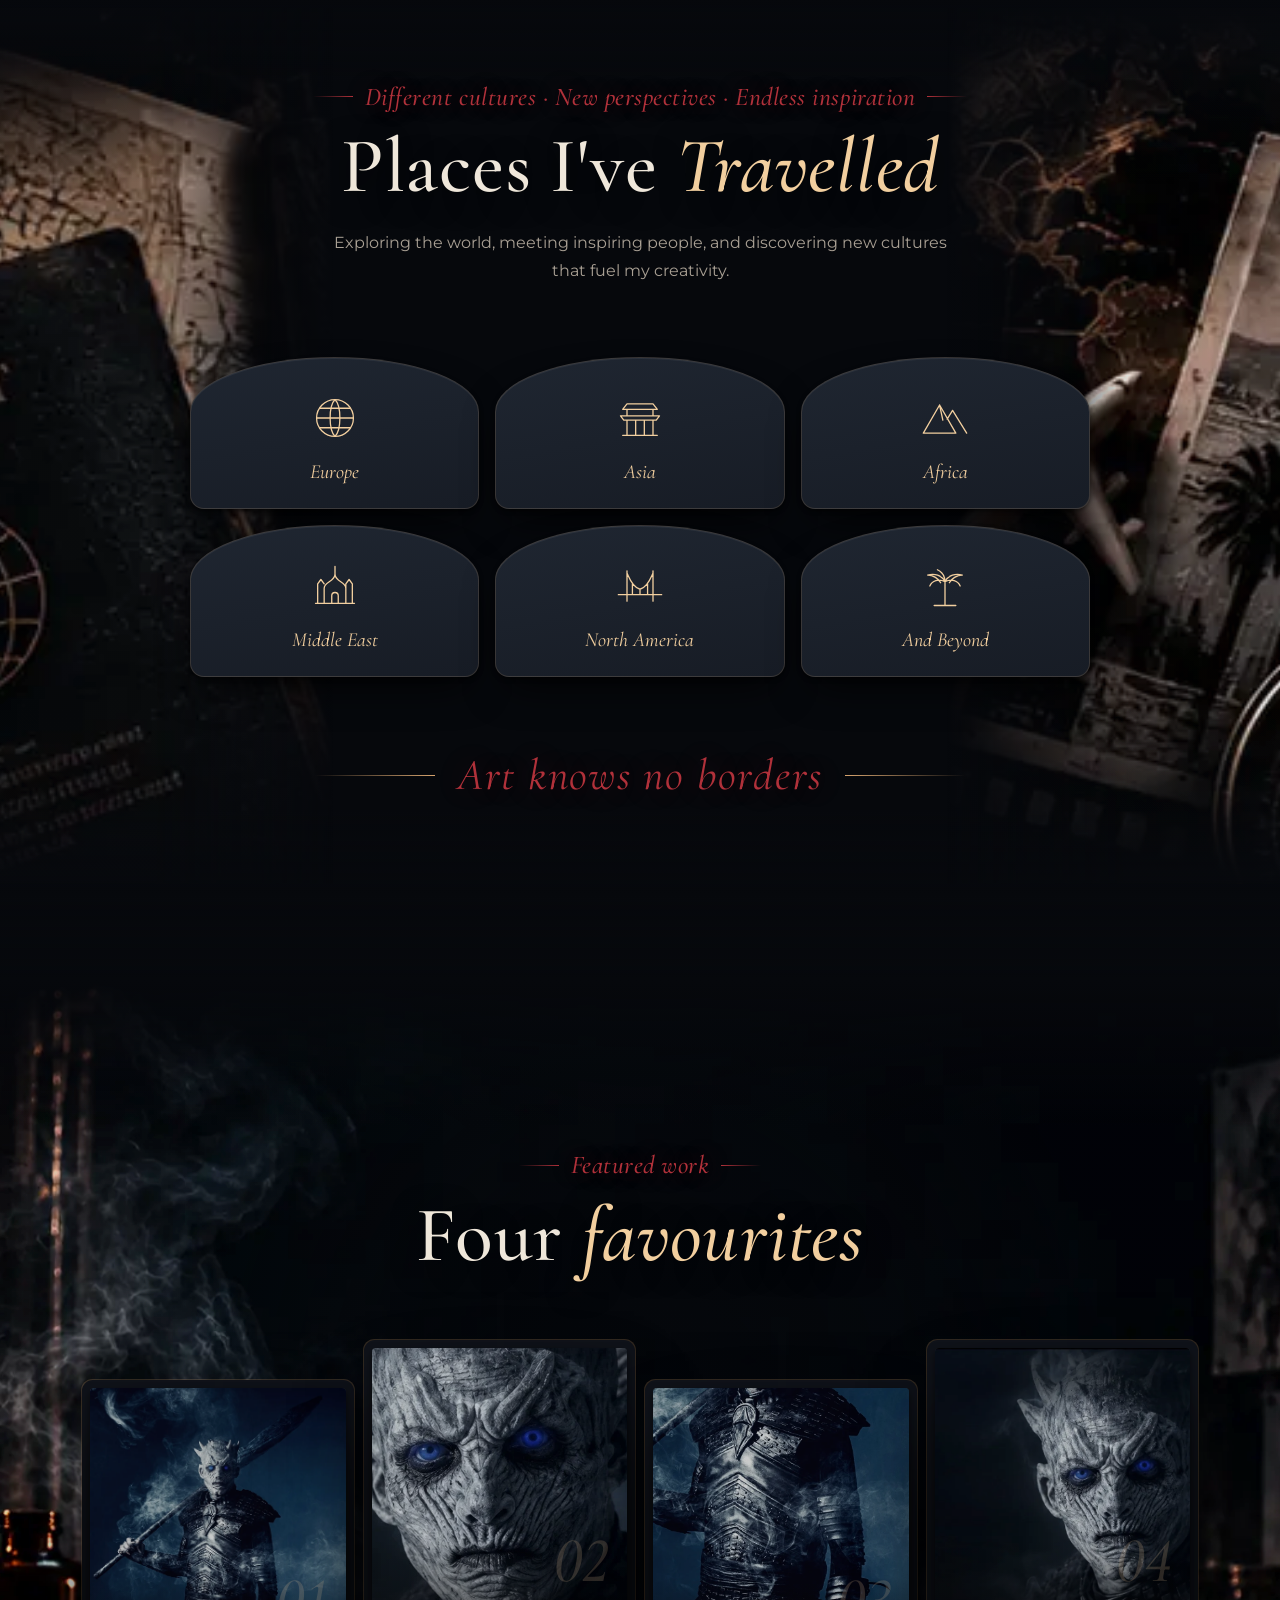
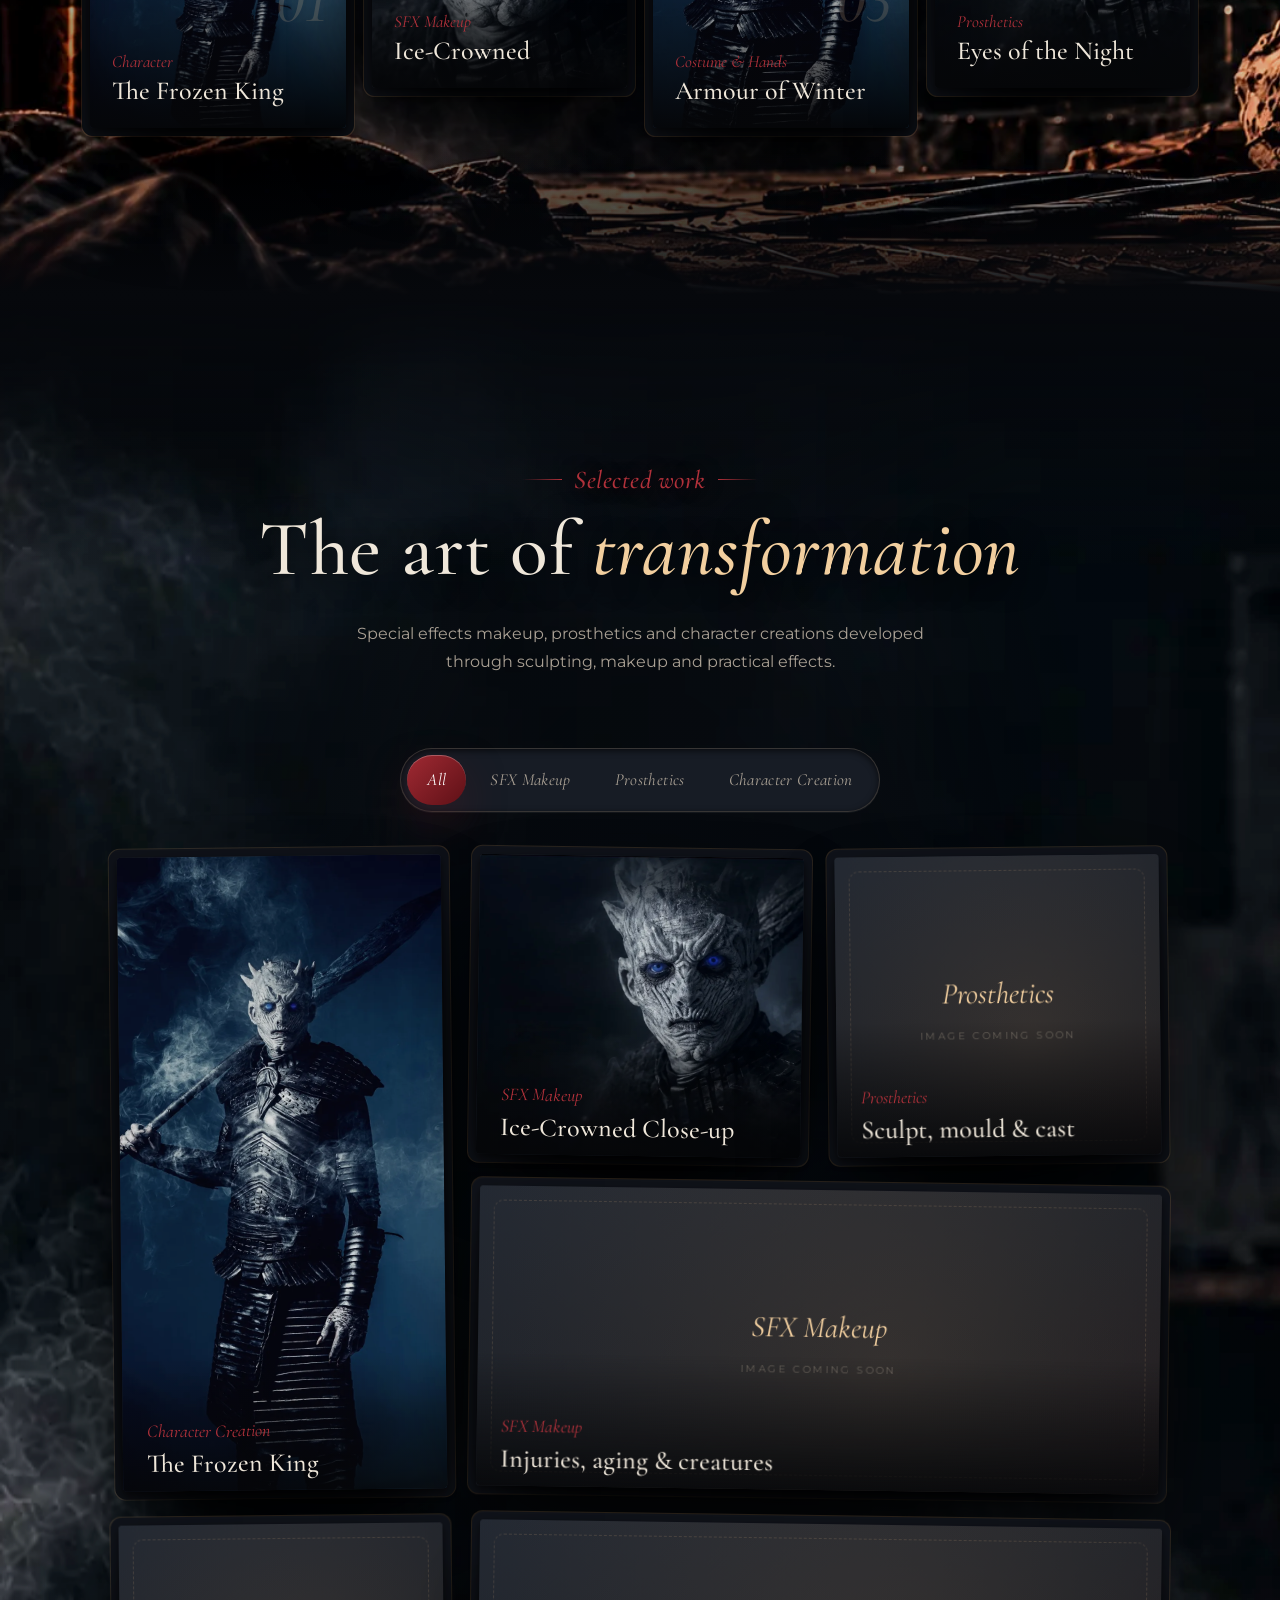
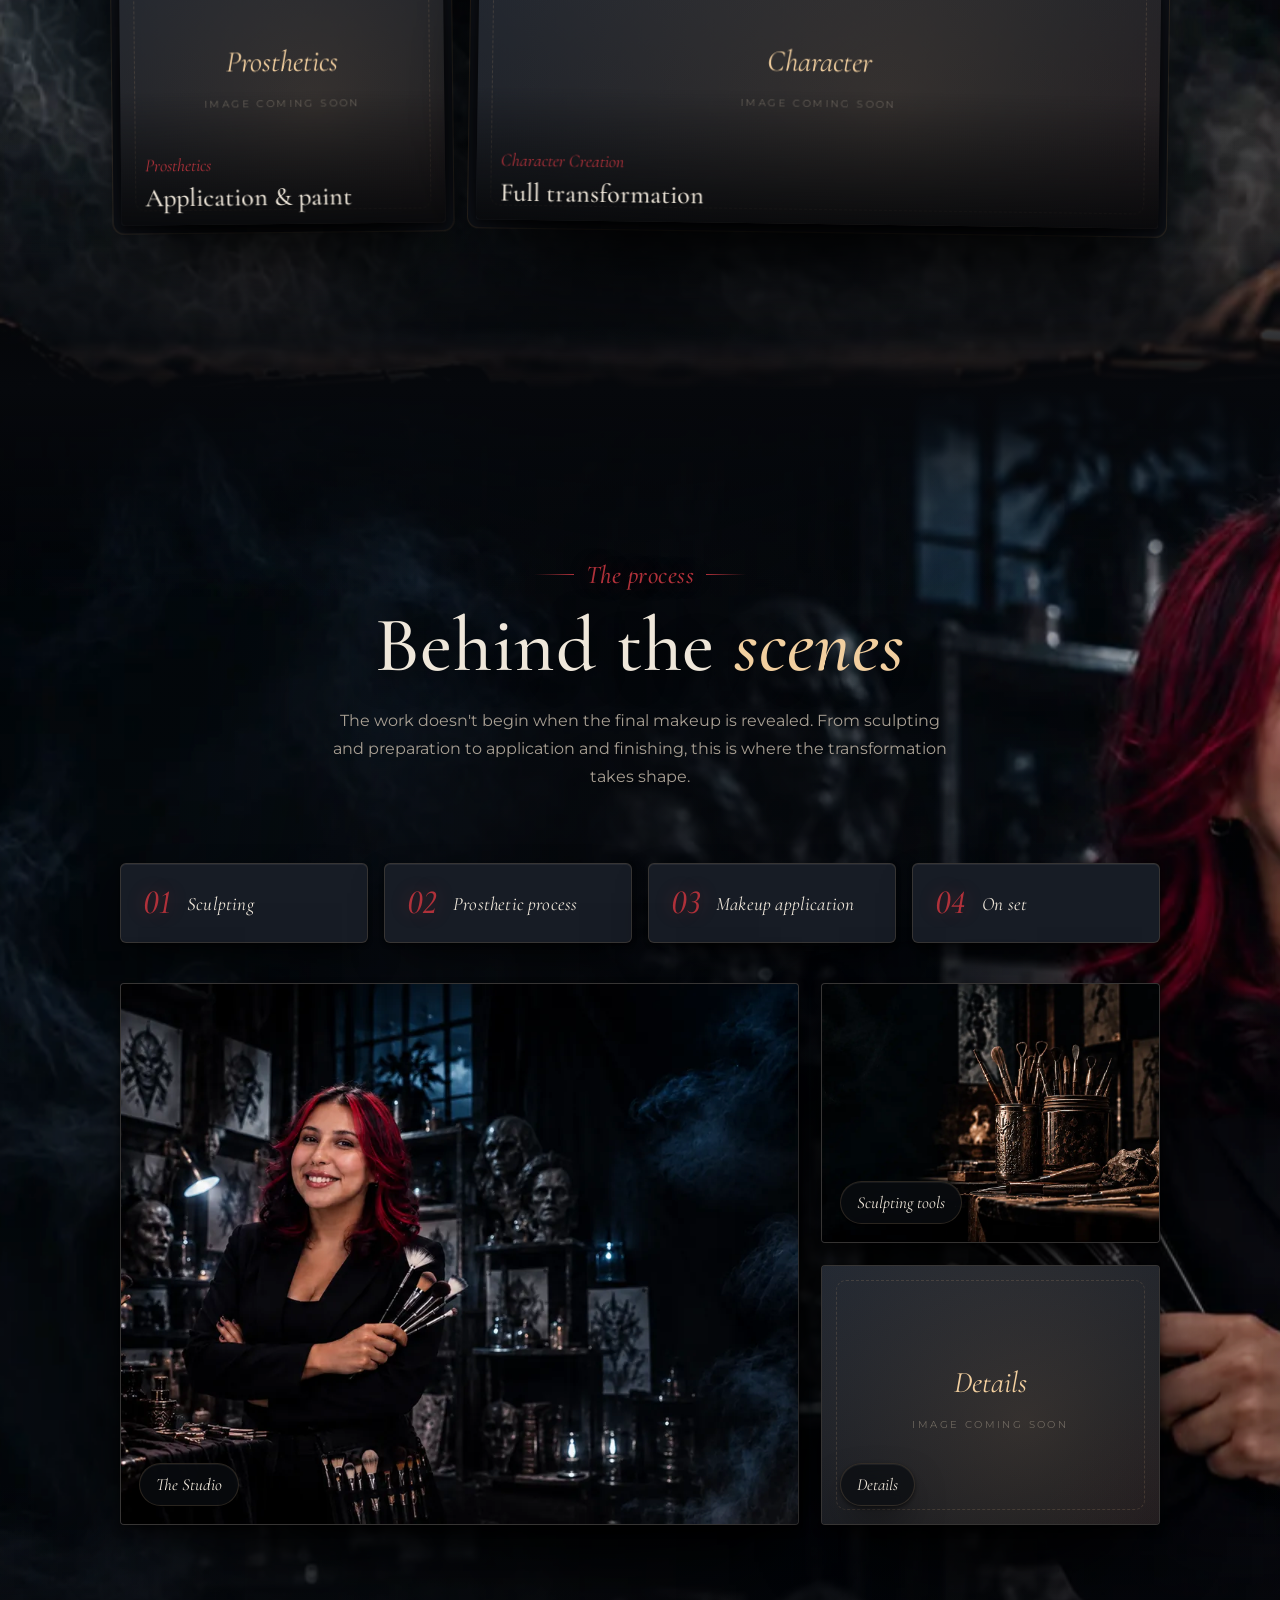
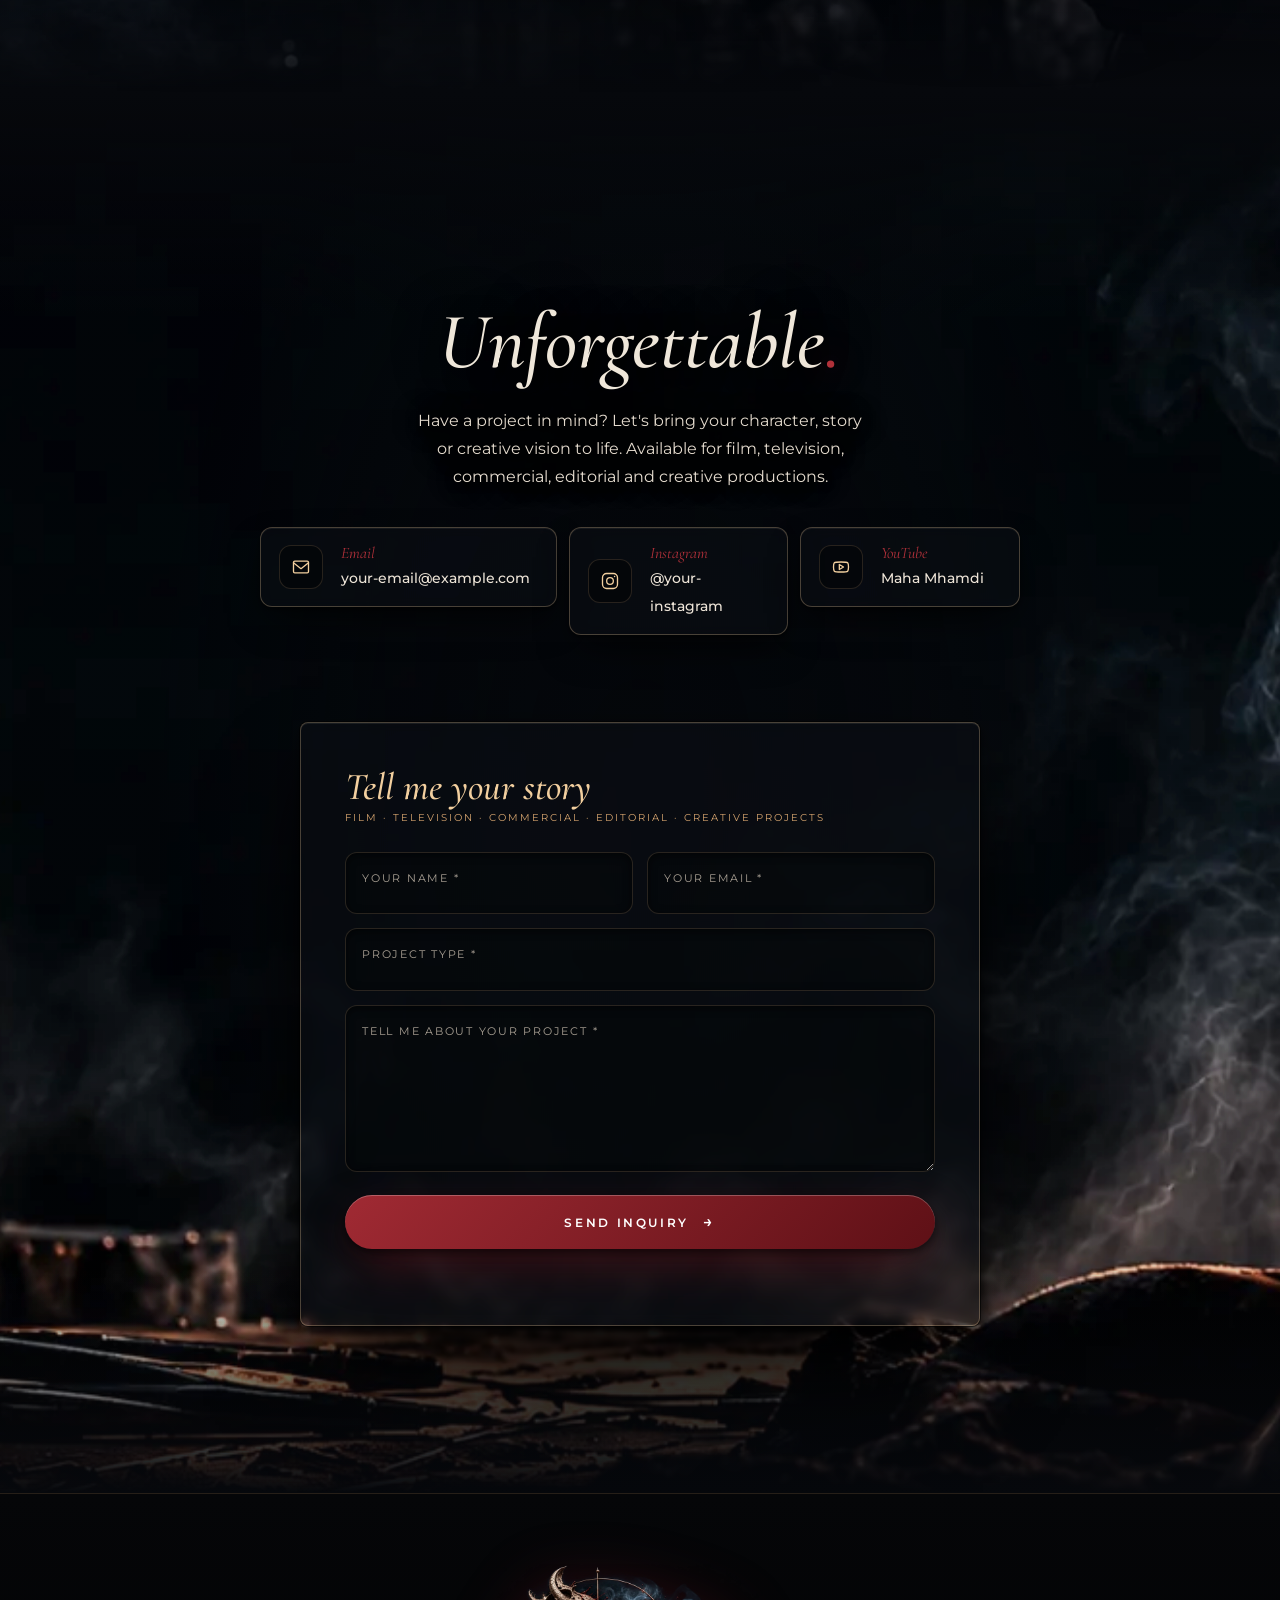
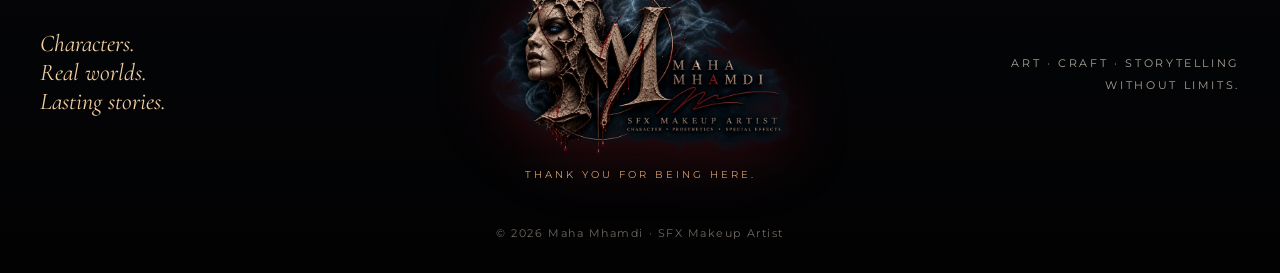
==== commit 760a440c: "Turn the site into one world of scenes with centred content - Every section now sits in its own dark" ====
--- a/index.html
+++ b/index.html
@@ -44,6 +44,7 @@
 
 <!-- ================= HERO ================= -->
 <section class="hero" id="home">
+  <div class="world w-studio" data-parallax="-0.05" aria-hidden="true"></div>
   <canvas class="hero-embers" aria-hidden="true"></canvas>
   <div class="hero-glow" aria-hidden="true"></div>
 
@@ -106,17 +107,8 @@
 
 <!-- ================= ABOUT ================= -->
 <section class="about section" id="about">
+  <div class="world w-maha" data-parallax="-0.08" aria-hidden="true"></div>
   <div class="container about-grid">
-    <figure class="about-portrait reveal" data-tilt>
-      <div class="portrait-card">
-        <img src="assets/maha.webp" alt="Portrait of Maha Mhamdi holding makeup brushes" width="900" height="1352" loading="lazy">
-        <div class="portrait-shine" aria-hidden="true"></div>
-      </div>
-      <figcaption class="portrait-badge">
-        <strong data-count="11">0</strong>
-        <span>years bringing<br>characters to life</span>
-      </figcaption>
-    </figure>
 
     <div class="about-copy">
       <p class="section-label reveal">About the artist</p>
@@ -145,6 +137,8 @@
 
 <!-- ================= EDUCATION & EXPERIENCE ================= -->
 <section class="experience section" id="experience">
+  <div class="side side-l s-sculpt" aria-hidden="true"></div>
+  <div class="side side-r s-zombie" aria-hidden="true"></div>
   <div class="container">
     <header class="section-head center">
       <p class="section-label reveal">Foundation · Creation · Real-world experience</p>
@@ -246,6 +240,8 @@
 
 <!-- ================= TRAVEL ================= -->
 <section class="travel section" id="travel">
+  <div class="side side-l s-passport" aria-hidden="true"></div>
+  <div class="side side-r s-globe" aria-hidden="true"></div>
   <div class="container">
     <header class="section-head center">
       <p class="section-label reveal">Different cultures · New perspectives · Endless inspiration</p>
@@ -286,6 +282,7 @@
 
 <!-- ================= FEATURED WORK ================= -->
 <section class="featured section" id="featured">
+  <div class="world w-atelier-flip" data-parallax="-0.08" aria-hidden="true"></div>
   <div class="container">
     <header class="section-head center">
       <p class="section-label reveal">Featured work</p>
@@ -323,6 +320,7 @@
 
 <!-- ================= WORK ================= -->
 <section class="work section" id="work">
+  <div class="world w-studio-flip" data-parallax="-0.08" aria-hidden="true"></div>
   <div class="container">
     <header class="section-head work-head">
       <div>
@@ -388,6 +386,7 @@
 
 <!-- ================= BEHIND THE SCENES ================= -->
 <section class="behind section" id="behind">
+  <div class="world w-maha-flip" data-parallax="-0.08" aria-hidden="true"></div>
   <div class="container">
     <header class="section-head center">
       <p class="section-label reveal">The process</p>
--- a/assets/styles.css
+++ b/assets/styles.css
@@ -1224,3 +1224,184 @@
 }
 .t-meta { color: var(--gold-2); }
 .hero-vertical { white-space: nowrap; }
+
+
+/* =========================================================
+   ONE WORLD — every section is a scene: props on the left
+   and right, content centred in the dark middle
+   ========================================================= */
+:root { --void: #06080c; }
+body { background: var(--void); }
+.hero, .statement, .about, .experience, .journey, .travel, .featured, .work, .behind, .contact {
+  background: var(--void) !important;
+  isolation: isolate; overflow: hidden;
+}
+.section { padding: clamp(110px, 13vw, 170px) 0; }
+
+/* the scene image */
+.world {
+  position: absolute; inset: -12% 0; z-index: -2;
+  background: var(--img) center / cover no-repeat;
+  filter: brightness(1.15) saturate(1.05);
+}
+.w-studio { --img: url("world-studio.webp"); }
+.w-studio-flip { --img: url("world-studio.webp"); scale: -1 1; }
+.w-maha { --img: url("world-maha.webp"); background-position: 30% center; }
+.w-maha-flip { --img: url("world-maha.webp"); scale: -1 1; opacity: .7; }
+.w-atelier-flip { --img: url("world-atelier-flip.webp"); }
+
+/* dark centre for the content, clear sides, soft fade into the next scene */
+.hero::before, .about::before, .featured::before, .work::before, .behind::before,
+.journey::before, .contact::before, .experience::before, .travel::before {
+  content: ""; position: absolute; inset: 0; z-index: -1; pointer-events: none;
+  background:
+    linear-gradient(180deg, var(--void) 0%, transparent 16%, transparent 84%, var(--void) 100%),
+    radial-gradient(ellipse 38% 62% at 50% 50%, rgba(6,8,12,.86) 0%, rgba(6,8,12,.62) 55%, rgba(6,8,12,.12) 100%) !important;
+}
+
+/* side props (experience & travel) */
+.side {
+  position: absolute; z-index: -2; top: 50%; translate: 0 -50%;
+  width: clamp(200px, 26vw, 420px); height: 82%;
+  background: var(--img) center / cover no-repeat;
+  filter: brightness(1.1);
+  opacity: 0; transition: opacity 1.4s var(--ease), transform 1.4s var(--ease);
+}
+.side-l { left: 0; transform: translateX(-40px); -webkit-mask-image: linear-gradient(90deg, #000 45%, transparent); mask-image: linear-gradient(90deg, #000 45%, transparent); }
+.side-r { right: 0; transform: translateX(40px); -webkit-mask-image: linear-gradient(270deg, #000 45%, transparent); mask-image: linear-gradient(270deg, #000 45%, transparent); }
+.side.in { opacity: 1; transform: none; }
+.side-l.in, .side-r.in { -webkit-mask-size: 100% 100%; }
+.s-sculpt { --img: url("side-sculpt.webp"); background-position: 30% center; }
+.s-zombie { --img: url("side-zombie.webp"); background-position: 60% center; }
+.s-passport { --img: url("side-passport.webp"); }
+.s-globe { --img: url("side-globe.webp"); background-position: 70% center; }
+.side-l::after, .side-r::after { content: ""; position: absolute; inset: 0; background: linear-gradient(180deg, var(--void), transparent 20%, transparent 80%, var(--void)); }
+
+/* ---------- Hero: centred, whole face visible ---------- */
+.hero { min-height: 100vh; min-height: 100svh; display: block; }
+.hero-glow { right: auto; left: 50%; translate: -50% -50%; }
+.hero-media {
+  position: absolute; z-index: 0; inset: 0; left: 0; right: 0; width: auto; translate: none;
+  display: flex; align-items: flex-start; justify-content: center;
+  padding-top: calc(var(--header-h) - 6px);
+}
+.hero-face {
+  width: min(94vw, calc((100svh - 30px) * 966 / 801), 1180px);
+  -webkit-mask-image: radial-gradient(ellipse 48% 52% at 50% 46%, #000 58%, transparent 100%);
+  mask-image: radial-gradient(ellipse 48% 52% at 50% 46%, #000 58%, transparent 100%);
+}
+/* centre the face itself: shift the photo so the face sits in the middle */
+.hero-face img { object-position: 50% 50%; transform-origin: 50% 40%; translate: -12.5% 0; scale: 1.08; animation: heroIn 2.4s var(--ease) both; }
+.eye-l { left: 42%; top: 40%; }
+.eye-r { left: 58.9%; top: 37.4%; }
+.eye { width: 8.5%; }
+.hero::before { background:
+    linear-gradient(180deg, transparent 55%, rgba(6,8,12,.75) 80%, var(--void) 100%),
+    radial-gradient(ellipse 60% 70% at 50% 45%, rgba(6,8,12,.35), rgba(6,8,12,.1) 100%) !important; }
+.hero::after { display: none; }
+.hero-inner {
+  position: absolute; z-index: 2; left: 50%; bottom: clamp(30px, 6vh, 70px); translate: -50% 0;
+  width: min(1100px, 100% - 32px); padding: 0; text-align: center;
+}
+.hero-inner::before { display: none; }
+.hero-title { font-size: clamp(42px, 6.6vw, 104px); line-height: .95; margin: 0 0 18px; }
+.hero-title .line { display: inline-block; margin: 0 .12em; }
+.hero-title .line-accent { display: inline-block; }
+.hero-intro { margin: 0 auto; max-width: 560px; font-size: clamp(17px, 1.4vw, 21px); }
+.hero-actions { justify-content: center; margin-top: 22px; }
+.scroll-cue { display: none; }
+
+/* ---------- Everything centred ---------- */
+.about-grid, .journey-grid, .contact-grid { grid-template-columns: minmax(0, 1fr) !important; justify-items: center; text-align: center; }
+.about-copy { max-width: 720px; margin: 0 auto; }
+.about-copy p { margin-inline: auto; }
+.skill-list { justify-content: center; }
+.about .section-label::after, .journey .section-label::after, .work .section-label::after, .contact .section-label::after {
+  content: ""; width: 40px; height: 1px; background: linear-gradient(270deg, transparent, currentColor);
+}
+.about { padding: clamp(160px, 18vw, 240px) 0; }
+.about-copy .lead, .about-copy p { text-shadow: 0 2px 14px rgba(0,0,0,.95); }
+.about-copy p:not(.lead):not(.section-label):not(.signature) { color: #d9d0c3; }
+
+.journey-head { position: static; text-align: center; background: none; backdrop-filter: none; -webkit-backdrop-filter: none; padding: 0; }
+.journey-head p { margin-inline: auto; }
+.timeline { width: min(680px, 100%); text-align: left; margin-inline: auto; }
+
+.work-head { flex-direction: column; align-items: center; text-align: center; }
+.work-head .section-sub { margin-inline: auto; }
+.filters { display: flex; width: fit-content; margin-inline: auto; margin-bottom: 44px; }
+.work-grid, .bts-grid, .process { max-width: 1040px; margin-inline: auto; }
+.work-grid { margin-bottom: 0; }
+.process { margin-bottom: 40px; }
+
+.exp-grid { max-width: 1000px; margin-inline: auto; grid-template-columns: repeat(auto-fit, minmax(180px, 1fr)); }
+.travel-grid { max-width: 900px; margin-inline: auto; grid-template-columns: repeat(3, 1fr); }
+.featured-grid { max-width: 1100px; margin-inline: auto; }
+
+.contact-copy { max-width: 760px; margin: 0 auto; }
+.contact-copy > p { margin-inline: auto; }
+.contact-links { grid-template-columns: repeat(3, minmax(0, 1fr)); max-width: 760px; margin-inline: auto; text-align: left; }
+.contact-link:hover { transform: translateY(-5px); }
+.contact-form { width: min(680px, 100%); margin: 10px auto 0; text-align: left; rotate: 0deg; }
+.journey-bg { background-image: url("world-workshop.webp") !important; inset: -12% 0 !important; left: 0 !important; -webkit-mask-image: none !important; mask-image: none !important; filter: brightness(1.3) !important; opacity: 1 !important; }
+.contact-bg { background-image: url("world-atelier.webp") !important; opacity: 1 !important; filter: brightness(1.15) !important; }
+
+@media (max-width: 860px) {
+  .side { width: 34vw; opacity: .55; }
+  .side.in { opacity: .55; }
+  .hero-face { width: 132vw; }
+  .hero-media { padding-top: calc(var(--header-h) + 20px); }
+  .hero-inner { bottom: 40px; padding: 0; }
+  .hero-title .line { display: block; }
+  .contact-links { grid-template-columns: minmax(0, 1fr); max-width: 420px; }
+  .travel-grid { grid-template-columns: repeat(2, 1fr); }
+  .hero::before, .about::before, .featured::before, .work::before, .behind::before, .journey::before, .contact::before, .experience::before, .travel::before {
+    background:
+      linear-gradient(180deg, var(--void) 0%, transparent 12%, transparent 88%, var(--void) 100%),
+      radial-gradient(ellipse 80% 60% at 50% 50%, rgba(6,8,12,.8), rgba(6,8,12,.5) 100%) !important;
+  }
+  .w-maha { background-position: 18% center; }
+}
+
+/* ---------- world fixes ---------- */
+.hero-face { width: min(86vw, calc((100svh - var(--header-h) - 230px) * 966 / 801), 1000px); }
+.hero-media { padding-top: calc(var(--header-h) - 10px); }
+.hero-title { font-size: clamp(38px, 5.2vw, 82px); line-height: 1; margin-bottom: 12px; white-space: nowrap; }
+.hero-title .line { display: inline; margin: 0; overflow: visible; padding: 0; }
+.hero-title .line + .line::before { content: " "; }
+.hero-title .line-accent { display: inline; filter: none; }
+.hero-title .line-accent .accent { display: inline-block; vertical-align: baseline; padding: 0 .06em; text-shadow: 0 0 30px rgba(0,0,0,.9); }
+.hero-inner { bottom: clamp(24px, 4.5vh, 56px); }
+.hero-intro { font-size: clamp(16px, 1.25vw, 19px); }
+.hero-actions { margin-top: 14px; }
+
+.journey-bg, .contact-bg { z-index: -2 !important; }
+.journey::before {
+  background:
+    linear-gradient(180deg, var(--void) 0%, transparent 14%, transparent 86%, var(--void) 100%),
+    radial-gradient(ellipse 34% 60% at 50% 50%, rgba(6,8,12,.9) 0%, rgba(6,8,12,.72) 60%, rgba(6,8,12,.1) 100%) !important;
+}
+
+.exp-grid { max-width: 1120px; grid-template-columns: repeat(5, minmax(0, 1fr)); gap: 22px; }
+.exp-card { padding: 30px 20px 26px; }
+.exp-card h3 { font-size: 23px; }
+
+.contact-links { max-width: 940px; grid-template-columns: 1.35fr 1fr 1fr; }
+.contact-link b { overflow-wrap: normal; word-break: normal; font-size: 14px; }
+
+@media (max-width: 1080px) { .exp-grid { grid-template-columns: repeat(3, minmax(0, 1fr)); } }
+@media (max-width: 860px) {
+  .hero-face { width: 128vw; }
+  .hero-title { white-space: normal; font-size: clamp(40px, 11vw, 60px); }
+  .hero-title .line { display: block; }
+  .hero-title .line + .line::before { content: none; }
+  .exp-grid { grid-template-columns: repeat(2, minmax(0, 1fr)); }
+  .contact-links { grid-template-columns: minmax(0, 1fr); }
+}
+@media (max-width: 480px) { .exp-grid { grid-template-columns: minmax(0, 1fr); } }
+
+.hero-inner { bottom: clamp(34px, 6vh, 64px); }
+@media (max-width: 860px) {
+  .hero-media { padding-top: calc(var(--header-h) + 8vh); }
+  .hero-face { width: 140vw; }
+}
